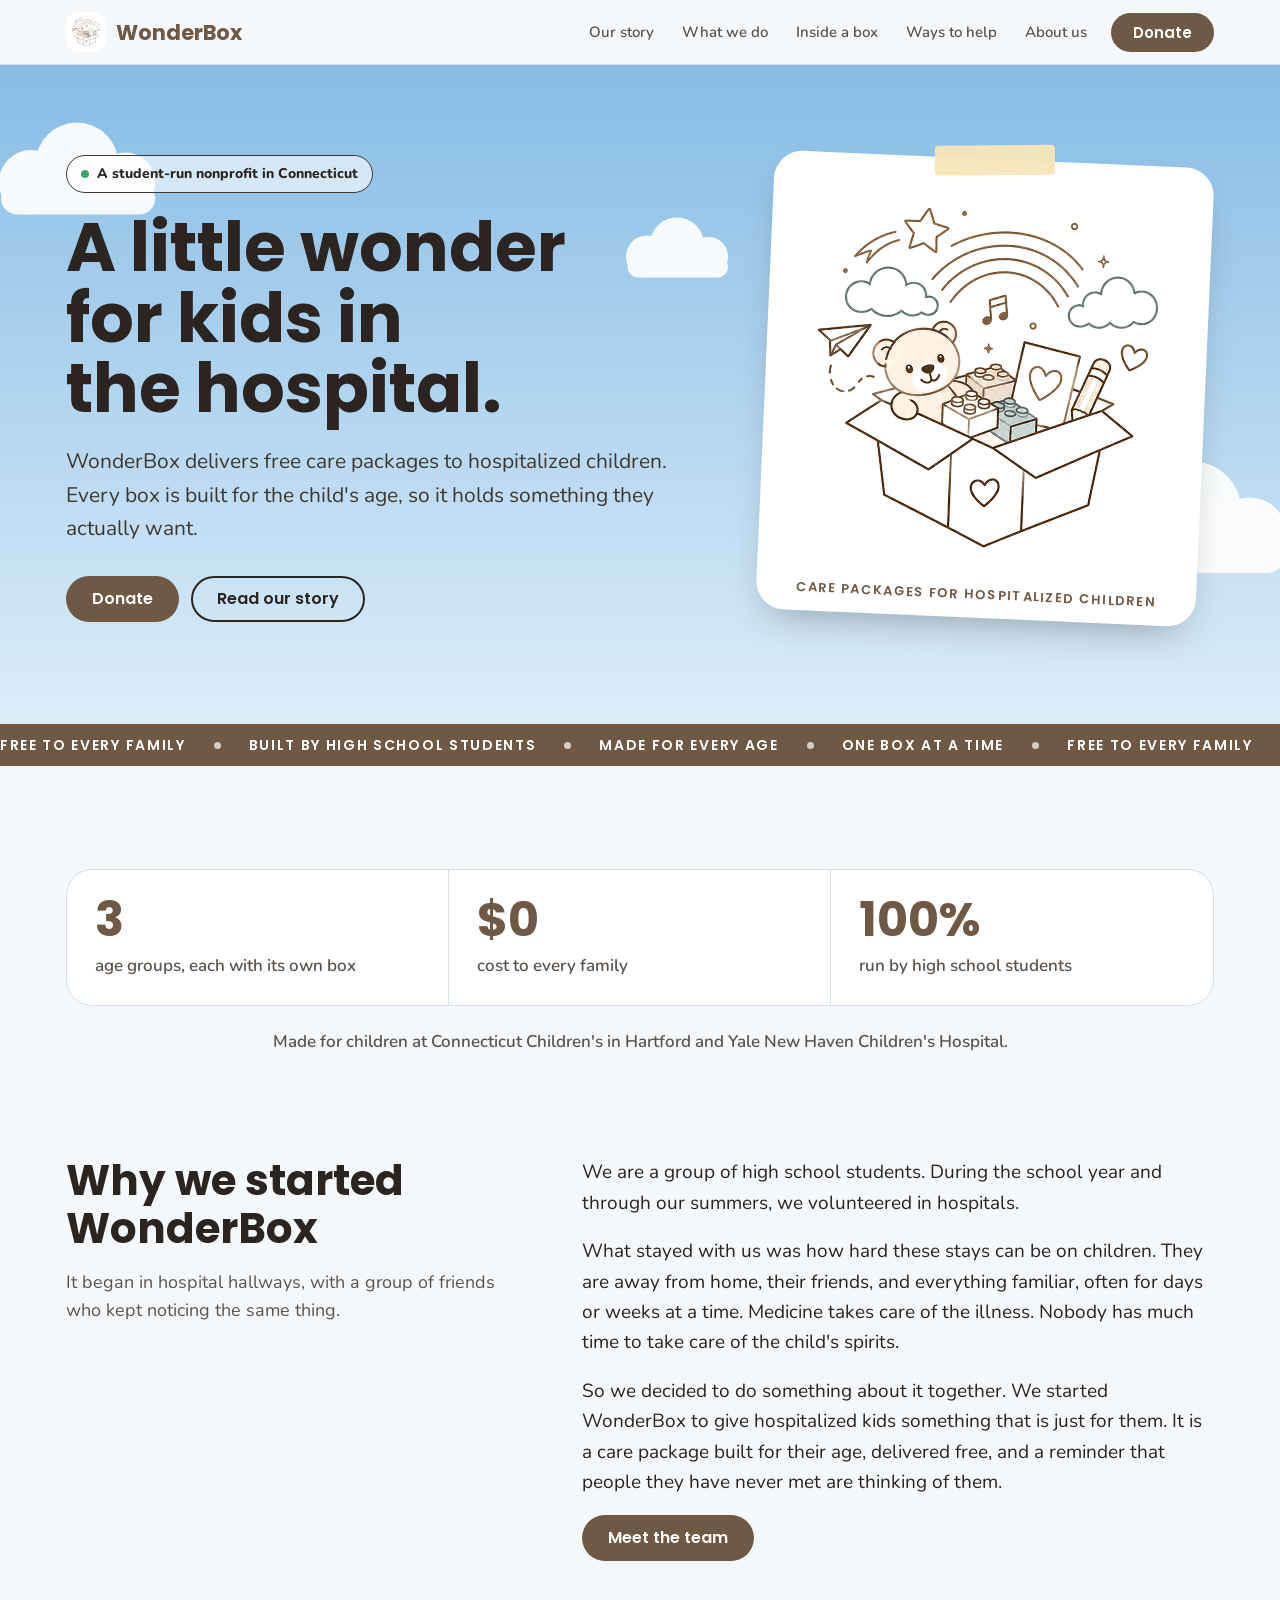
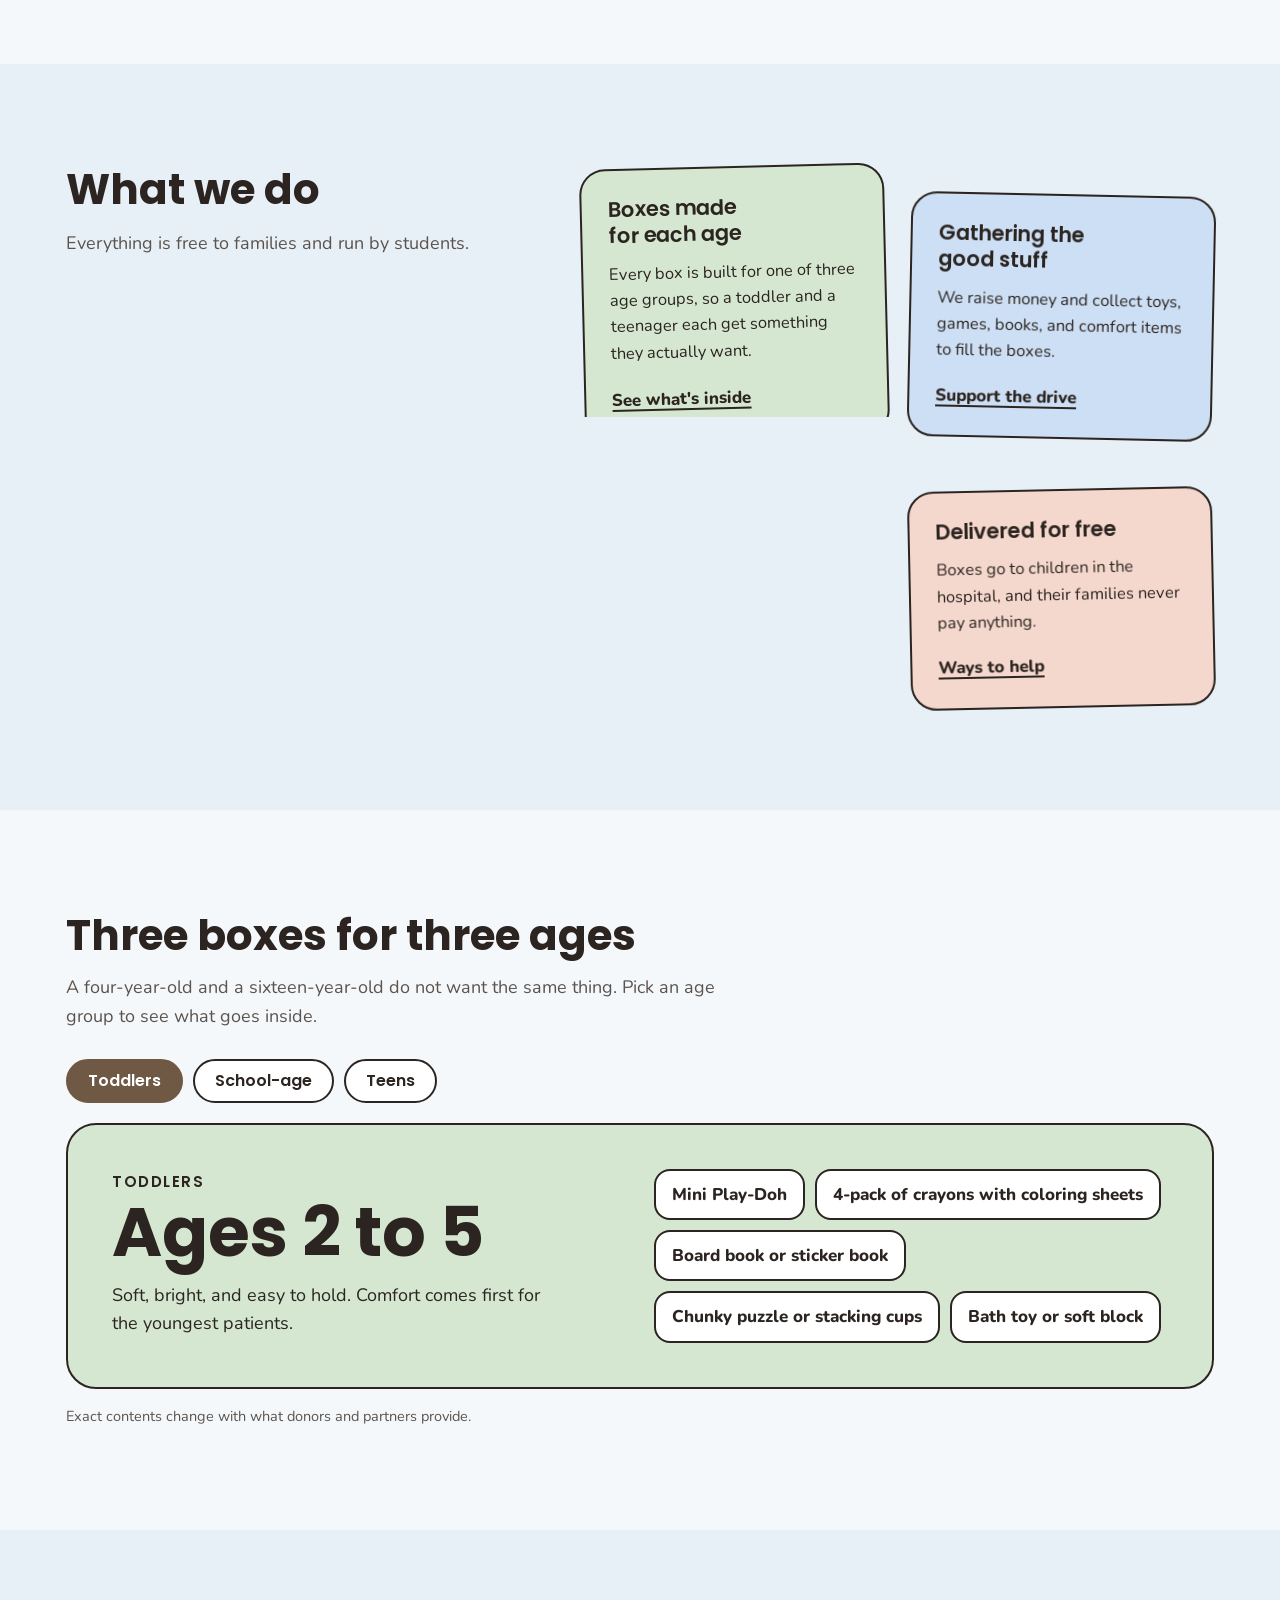
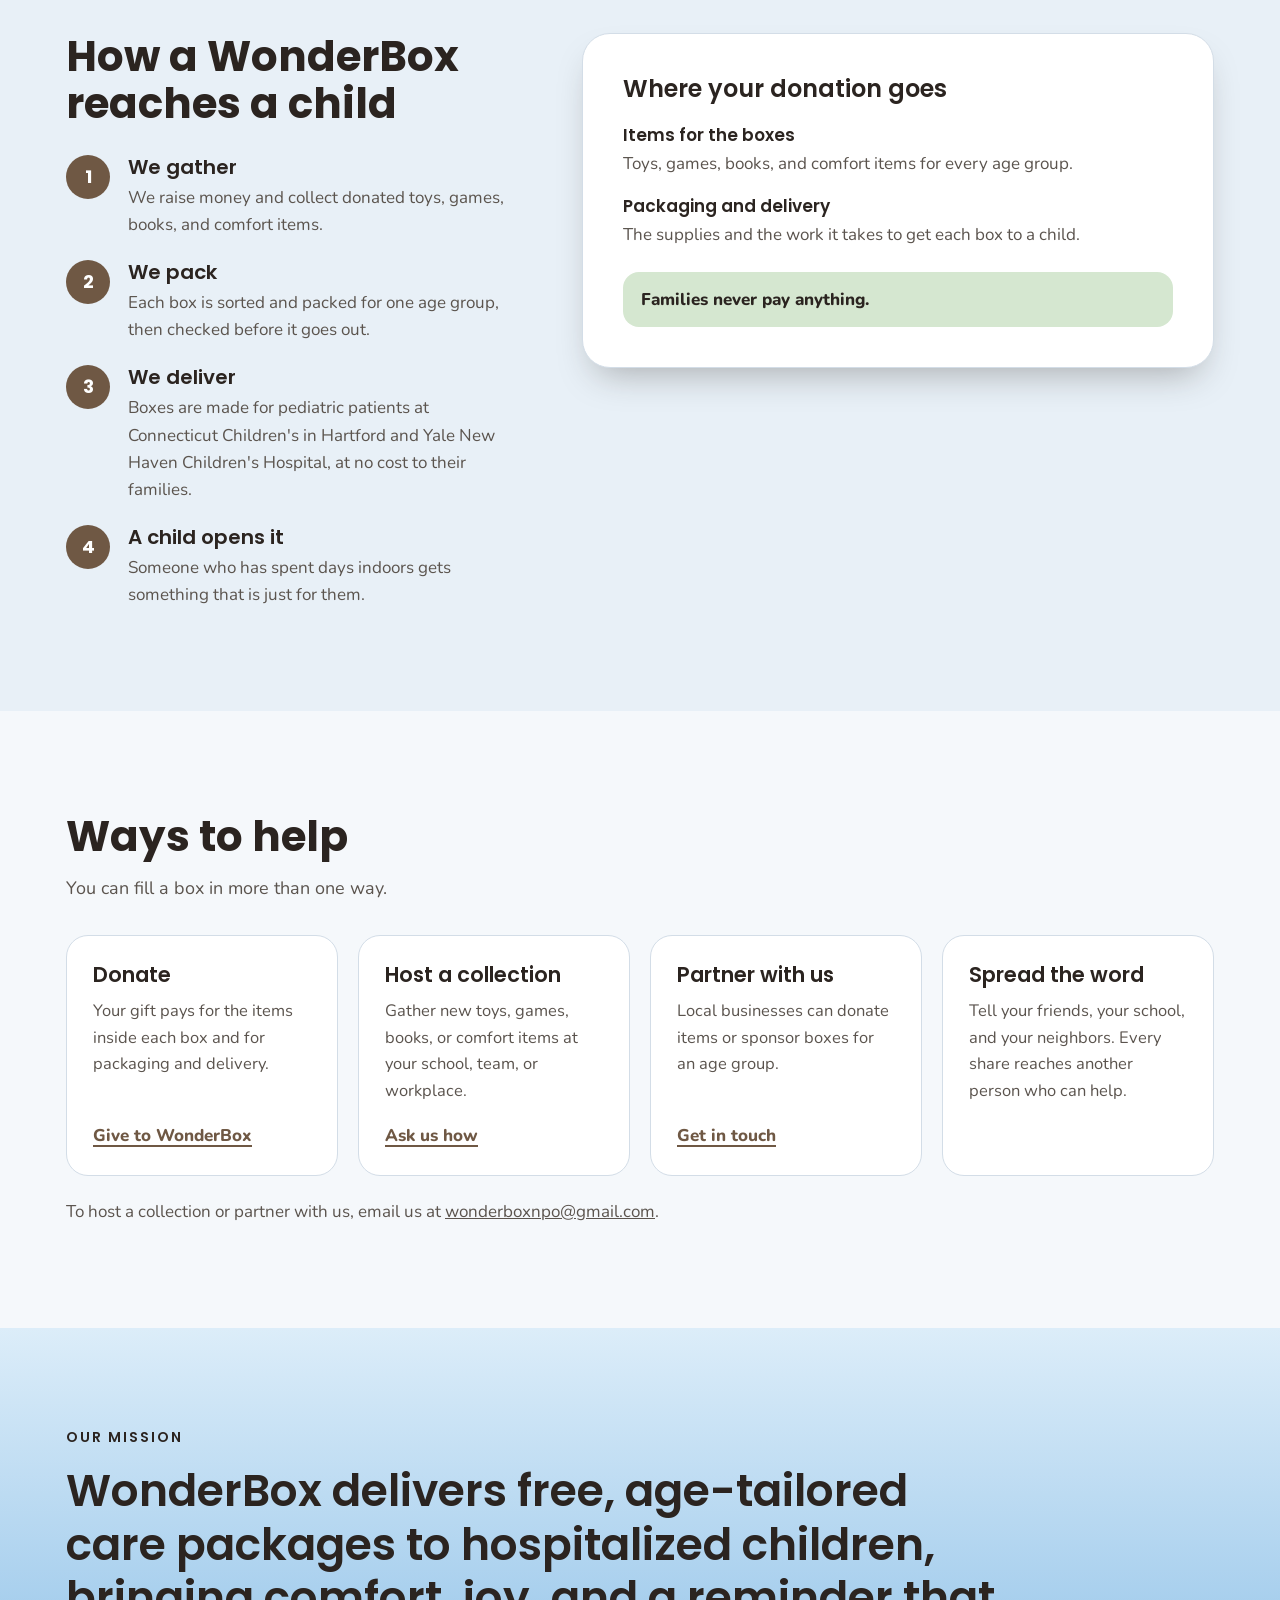
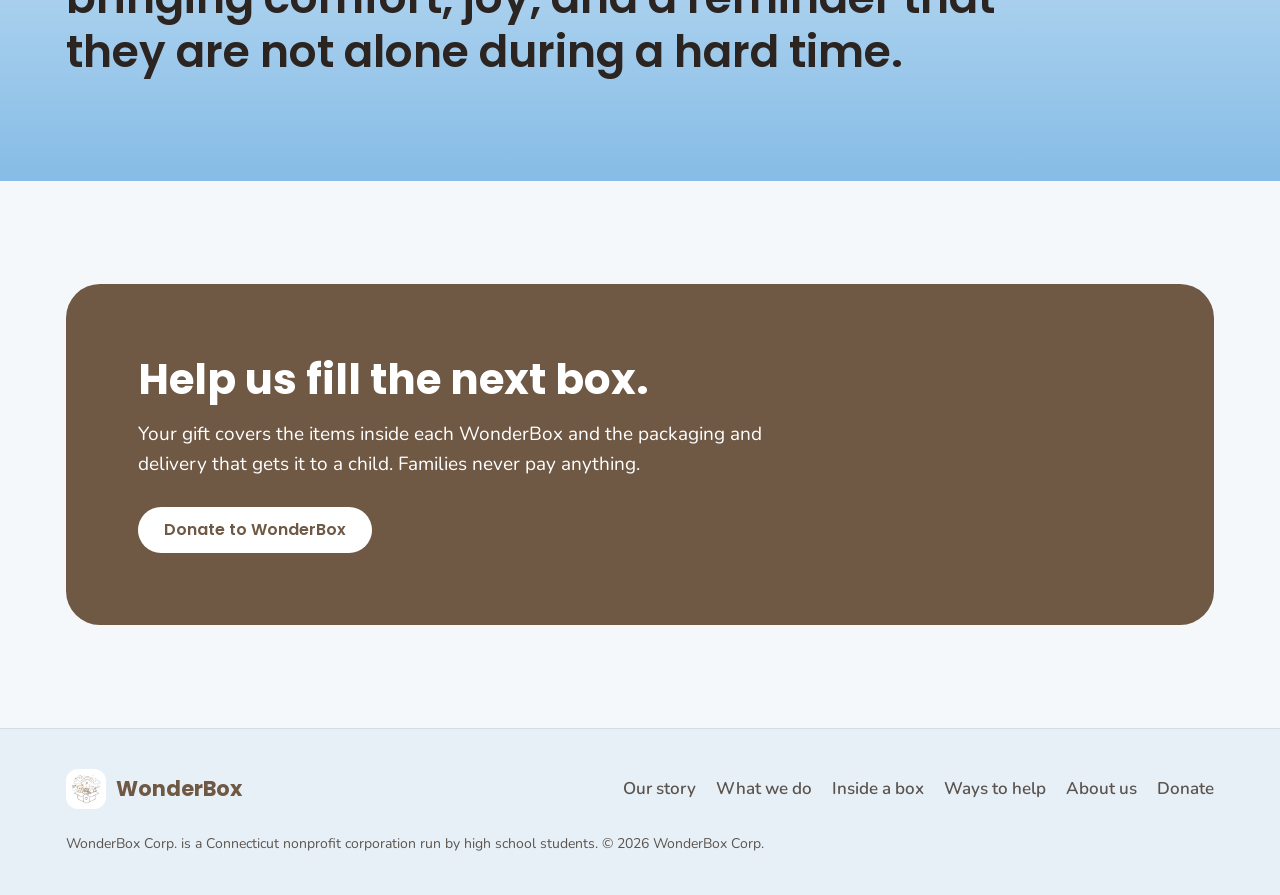
==== index.html @ fb3b5fb5 "Initial commit: WonderBox nonprofit website Co-Authored-By: Claude Sonnet 5 <noreply@anthropic.com>" ====
<!doctype html>
<html lang="en">
<head>
<meta charset="utf-8">
<meta name="viewport" content="width=device-width, initial-scale=1, viewport-fit=cover">
<style>
:root { color-scheme: light; padding-top: env(safe-area-inset-top, 0px); padding-bottom: env(safe-area-inset-bottom, 0px); }
body { margin: 0; }
img { max-width: 100%; }
[hidden] { display: none !important; }
</style>
<title>WonderBox</title>
<link rel="preconnect" href="https://fonts.googleapis.com">
<link rel="preconnect" href="https://fonts.gstatic.com" crossorigin>
<link rel="stylesheet" href="https://fonts.googleapis.com/css2?family=Nunito:wght@400;600;800&family=Poppins:wght@600;700&display=swap">
<style>
/* Layout concept: a sky-blue storybook page where tilted pastel cards sit like parcels on a shelf.
   Palette: sky, cardboard brown, and four pastel parcel tones. Type: Poppins display (matches the logo wordmark), Nunito body. */
:root {
  --bg: #f5f8fb;
  --bg-alt: #e8f0f7;
  --surface: #ffffff;
  --ink: #2b2420;
  --ink-soft: #5b544e;
  --brand: #6f5844;
  --brand-ink: #ffffff;
  --line: #d3dde7;
  --outline: #2b2420;
  --focus: #1d5fd1;
  --hdr: rgba(245, 248, 251, 0.88);
  --sky-top: #86bce6;
  --sky-bottom: #dcedf9;
  --hero-ink: #2b2420;
  --hero-soft: #3f3832;
  --pill-bg: rgba(255, 255, 255, 0.6);
  --cloud: #ffffff;
  --cloud-op: 0.92;
  --star-op: 0;
  --sage: #d5e7d0;
  --sky-card: #cddff4;
  --butter: #f6e6b9;
  --blush: #f5d8cd;
  --card-ink: #2b2420;
  --paper: #ffffff;
  --paper-ink: #6f5844;
  --shadow: 0 18px 36px -14px rgba(43, 36, 32, 0.35);
  --display: "Poppins", "Avenir Next", "Segoe UI", system-ui, sans-serif;
  --body: "Nunito", "Segoe UI", system-ui, -apple-system, sans-serif;
}
@media (prefers-color-scheme: dark) {
  :root:not([data-theme="light"]) {
    --bg: #101923;
    --bg-alt: #152231;
    --surface: #1b2a3b;
    --ink: #f3ede7;
    --ink-soft: #bab4ad;
    --brand: #e6c9a2;
    --brand-ink: #2b2420;
    --line: #2f3e50;
    --outline: #a99f95;
    --focus: #8ec5ff;
    --hdr: rgba(16, 25, 35, 0.88);
    --sky-top: #0d1830;
    --sky-bottom: #27406a;
    --hero-ink: #f6f0ea;
    --hero-soft: #d4ddea;
    --pill-bg: rgba(255, 255, 255, 0.1);
    --cloud: #5d7fb0;
    --cloud-op: 0.3;
    --star-op: 0.9;
    --sage: #2e4636;
    --sky-card: #2a3f5e;
    --butter: #574a25;
    --blush: #5a3b34;
    --card-ink: #f3ede7;
    --shadow: 0 18px 36px -14px rgba(0, 0, 0, 0.7);
    color-scheme: dark;
  }
}
:root[data-theme="dark"] {
  --bg: #101923;
  --bg-alt: #152231;
  --surface: #1b2a3b;
  --ink: #f3ede7;
  --ink-soft: #bab4ad;
  --brand: #e6c9a2;
  --brand-ink: #2b2420;
  --line: #2f3e50;
  --outline: #a99f95;
  --focus: #8ec5ff;
  --hdr: rgba(16, 25, 35, 0.88);
  --sky-top: #0d1830;
  --sky-bottom: #27406a;
  --hero-ink: #f6f0ea;
  --hero-soft: #d4ddea;
  --pill-bg: rgba(255, 255, 255, 0.1);
  --cloud: #5d7fb0;
  --cloud-op: 0.3;
  --star-op: 0.9;
  --sage: #2e4636;
  --sky-card: #2a3f5e;
  --butter: #574a25;
  --blush: #5a3b34;
  --card-ink: #f3ede7;
  --shadow: 0 18px 36px -14px rgba(0, 0, 0, 0.7);
  color-scheme: dark;
}

*, *::before, *::after { box-sizing: border-box; }
html { scroll-behavior: smooth; }
body {
  background: var(--bg);
  color: var(--ink);
  font-family: var(--body);
  font-size: 17px;
  line-height: 1.6;
  -webkit-font-smoothing: antialiased;
  overflow-x: hidden;
}
body::before {
  content: "";
  position: fixed;
  inset: 0 0 auto;
  height: env(safe-area-inset-top, 0px);
  z-index: 60;
  background: var(--hdr);
}
h1, h2, h3 { font-family: var(--display); margin: 0; text-wrap: balance; }
h2 { font-weight: 700; font-size: clamp(28px, 4vw, 42px); line-height: 1.12; }
h3 { font-weight: 600; font-size: 21px; line-height: 1.25; }
p { margin: 0; }
a { color: inherit; }
img { display: block; }
:focus-visible { outline: 3px solid var(--focus); outline-offset: 3px; border-radius: 6px; }
section[id] { scroll-margin-top: 64px; }

.wrap {
  width: 100%;
  max-width: 1180px;
  margin-inline: auto;
  padding-left: max(16px, env(safe-area-inset-left, 0px));
  padding-right: max(16px, env(safe-area-inset-right, 0px));
}
.band { padding-block: clamp(56px, 8vw, 104px); }

/* Buttons */
.btn {
  display: inline-flex; align-items: center; justify-content: center;
  padding: 13px 24px; border-radius: 999px; border: 2px solid transparent;
  font: 600 16px/1 var(--display); text-decoration: none; cursor: pointer;
  transition: transform 0.15s ease;
}
.btn:hover { transform: translateY(-2px); }
.btn-primary { background: var(--brand); color: var(--brand-ink); }
.btn-ghost { border-color: var(--hero-ink); color: var(--hero-ink); }
.btn-inverse { background: var(--brand-ink); color: var(--brand); }
.btn[aria-disabled="true"] { opacity: 0.75; cursor: default; }
.btn[aria-disabled="true"]:hover { transform: none; }

/* Header */
.site-header {
  position: sticky; top: env(safe-area-inset-top, 0px); z-index: 50;
  background: var(--hdr); backdrop-filter: blur(10px);
  border-bottom: 1px solid var(--line);
}
.bar { display: flex; align-items: center; justify-content: space-between; gap: 16px; min-height: 64px; }
.brand { display: flex; align-items: center; gap: 10px; text-decoration: none; color: var(--brand); font: 700 21px/1 var(--display); }
.brand img { width: 40px; height: 40px; padding: 3px; border-radius: 12px; background: var(--paper); object-fit: contain; }
.nav { display: flex; align-items: center; gap: 4px; }
.nav .link { padding: 8px 12px; border-radius: 999px; color: var(--ink-soft); text-decoration: none; font-weight: 600; font-size: 15px; }
.nav .link:hover { color: var(--ink); background: var(--bg-alt); }
.nav .btn { padding: 10px 20px; font-size: 15px; margin-left: 8px; }
@media (max-width: 800px) { .nav .link { display: none; } .nav .btn { margin-left: 0; } }

/* Hero */
.hero { position: relative; overflow: hidden; color: var(--hero-ink); background: linear-gradient(180deg, var(--sky-top), var(--sky-bottom)); }
.hero::before {
  content: ""; position: absolute; inset: 0; pointer-events: none; opacity: var(--star-op);
  background-image:
    radial-gradient(1.6px 1.6px at 8% 18%, #fff, transparent),
    radial-gradient(1.2px 1.2px at 17% 62%, #fff, transparent),
    radial-gradient(1.8px 1.8px at 29% 30%, #fff, transparent),
    radial-gradient(1.2px 1.2px at 41% 80%, #fff, transparent),
    radial-gradient(1.6px 1.6px at 55% 14%, #fff, transparent),
    radial-gradient(1.2px 1.2px at 63% 52%, #fff, transparent),
    radial-gradient(1.8px 1.8px at 78% 24%, #fff, transparent),
    radial-gradient(1.2px 1.2px at 88% 70%, #fff, transparent),
    radial-gradient(1.6px 1.6px at 94% 12%, #fff, transparent);
}
.cloud { position: absolute; width: var(--w); color: var(--cloud); opacity: var(--cloud-op); pointer-events: none; animation: drift var(--t) ease-in-out infinite alternate; }
.cloud svg { display: block; width: 100%; height: auto; fill: currentColor; }
.c1 { --w: 230px; --t: 26s; top: 7%; left: -3%; }
.c2 { --w: 280px; --t: 32s; top: 58%; right: -4%; }
.c3 { --w: 150px; --t: 22s; top: 22%; left: 47%; }
@keyframes drift { from { transform: translateX(-4%); } to { transform: translateX(8%); } }
.hero-grid {
  position: relative; z-index: 1; display: grid; align-items: center; gap: clamp(32px, 6vw, 72px);
  grid-template-columns: minmax(0, 1.15fr) minmax(0, 0.85fr);
  padding-block: clamp(44px, 7vw, 92px) clamp(56px, 8vw, 110px);
}
.pill { display: inline-flex; align-items: center; gap: 8px; padding: 7px 14px; border-radius: 999px; background: var(--pill-bg); border: 1px solid var(--hero-soft); font-weight: 800; font-size: 14px; }
.pill i { width: 8px; height: 8px; border-radius: 50%; background: #3fa66b; }
.hero h1 { font-weight: 700; font-size: clamp(38px, 6.2vw, 68px); line-height: 1.04; margin-top: 20px; }
.lede { margin-top: 20px; max-width: 34em; font-size: clamp(18px, 2vw, 21px); color: var(--hero-soft); }
.cta-row { margin-top: 30px; display: flex; flex-wrap: wrap; gap: 12px; }
.hero-card {
  position: relative; margin: 0 auto; width: 100%; max-width: 440px; padding: 18px 18px 14px;
  background: var(--paper); border-radius: 28px; box-shadow: var(--shadow);
  transform: rotate(2.5deg); animation: float 7s ease-in-out infinite alternate;
}
.hero-card::before {
  content: ""; position: absolute; top: -14px; left: 50%; width: 120px; height: 30px; margin-left: -60px;
  background: var(--butter); opacity: 0.95; border-radius: 4px; transform: rotate(-3deg);
}
.hero-card img { width: 100%; height: auto; aspect-ratio: 1 / 1; }
.hero-card figcaption { margin-top: 6px; text-align: center; color: var(--paper-ink); font: 600 13px/1.3 var(--display); letter-spacing: 0.1em; text-transform: uppercase; }
@keyframes float { from { transform: rotate(2.5deg) translateY(0); } to { transform: rotate(1.5deg) translateY(-8px); } }
@media (max-width: 860px) {
  .hero-grid { grid-template-columns: minmax(0, 1fr); }
  .hero-card { max-width: 340px; }
}

/* Ribbon */
.ribbon { overflow: hidden; background: var(--brand); color: var(--brand-ink); padding-block: 14px; }
.ribbon-track { display: flex; width: max-content; animation: scroll 38s linear infinite; }
.ribbon-set { display: flex; align-items: center; flex-shrink: 0; }
.ribbon-set span { font: 600 14px/1 var(--display); letter-spacing: 0.12em; text-transform: uppercase; white-space: nowrap; }
.ribbon-set i { width: 7px; height: 7px; margin-inline: 28px; border-radius: 50%; background: currentColor; opacity: 0.7; }
@keyframes scroll { to { transform: translateX(-50%); } }

/* Stats */
.stats { display: grid; grid-template-columns: repeat(auto-fit, minmax(170px, 1fr)); gap: 0; background: var(--surface); border: 1px solid var(--line); border-radius: 26px; overflow: hidden; }
.stat { padding: 26px 28px; border-right: 1px solid var(--line); }
.stat:last-child { border-right: 0; }
.stat b { display: block; font: 700 clamp(34px, 4.4vw, 48px)/1 var(--display); color: var(--brand); font-variant-numeric: tabular-nums; }
.stat span { display: block; margin-top: 8px; color: var(--ink-soft); font-weight: 600; }
@media (max-width: 620px) { .stat { border-right: 0; border-bottom: 1px solid var(--line); } .stat:last-child { border-bottom: 0; } }

.serving { margin-top: 22px; text-align: center; color: var(--ink-soft); font-weight: 600; }

/* Story */
.split { display: grid; gap: clamp(28px, 5vw, 64px); grid-template-columns: minmax(0, 5fr) minmax(0, 7fr); align-items: start; }
.split > .lead { position: sticky; top: 96px; }
.lead p { margin-top: 16px; color: var(--ink-soft); font-size: 18px; max-width: 26em; }
.story p + p { margin-top: 18px; }
.story p { font-size: 19px; max-width: 34em; }
@media (max-width: 900px) { .split { grid-template-columns: minmax(0, 1fr); } .split > .lead { position: static; } }

/* What we do */
.alt { background: var(--bg-alt); }
.do-grid { display: grid; gap: 22px; grid-template-columns: repeat(2, minmax(0, 1fr)); }
.tilt {
  display: flex; flex-direction: column; gap: 12px; padding: 26px; border-radius: 26px;
  background: var(--tone); color: var(--card-ink); border: 2px solid var(--outline);
  transform: rotate(var(--r, 0deg)); transition: transform 0.25s ease;
}
.tilt:hover, .tilt:focus-within { transform: rotate(0deg) translateY(-4px); }
.tilt p { font-size: 16.5px; }
.tilt .more { margin-top: auto; padding-top: 6px; font-weight: 800; text-decoration: underline; text-decoration-thickness: 2px; text-underline-offset: 4px; }
.do-grid .tilt:nth-child(even) { margin-top: 28px; }
.do-grid .tilt:nth-child(1) { --r: -1.4deg; }
.do-grid .tilt:nth-child(2) { --r: 1.2deg; }
.do-grid .tilt:nth-child(3) { --r: 1deg; }
.do-grid .tilt:nth-child(4) { --r: -1.2deg; }
[data-tone="sage"] { --tone: var(--sage); }
[data-tone="sky"] { --tone: var(--sky-card); }
[data-tone="butter"] { --tone: var(--butter); }
[data-tone="blush"] { --tone: var(--blush); }
@media (max-width: 560px) { .do-grid { grid-template-columns: minmax(0, 1fr); } .do-grid .tilt:nth-child(even) { margin-top: 0; } }

/* Inside a box */
.sec-head { max-width: 40em; }
.sec-head p { margin-top: 14px; color: var(--ink-soft); font-size: 18px; }
.tabs { margin-top: 28px; display: flex; flex-wrap: wrap; gap: 10px; }
.tab {
  padding: 12px 20px; border-radius: 999px; border: 2px solid var(--outline); cursor: pointer;
  background: var(--surface); color: var(--ink); font: 600 16px/1 var(--display);
}
.tab[aria-selected="true"] { background: var(--brand); border-color: var(--brand); color: var(--brand-ink); }
.panel {
  margin-top: 20px; display: grid; gap: 28px; align-items: center;
  grid-template-columns: minmax(0, 1fr) minmax(0, 1fr);
  padding: clamp(24px, 4vw, 44px); border-radius: 30px;
  background: var(--tone); color: var(--card-ink); border: 2px solid var(--outline);
}
.panel .who { font: 600 15px/1 var(--display); letter-spacing: 0.1em; text-transform: uppercase; }
.panel .age { margin-top: 10px; font: 700 clamp(40px, 6vw, 68px)/1 var(--display); }
.panel p { margin-top: 14px; font-size: 18px; max-width: 24em; }
.chips { list-style: none; margin: 0; padding: 0; display: flex; flex-wrap: wrap; gap: 10px; }
.chips li { padding: 10px 16px; border-radius: 16px; background: var(--surface); color: var(--ink); border: 2px solid var(--outline); font-weight: 800; }
.note { margin-top: 16px; font-size: 14.5px; color: var(--ink-soft); }
@media (max-width: 760px) { .panel { grid-template-columns: minmax(0, 1fr); } }

/* How it works */
.steps { list-style: none; margin: 28px 0 0; padding: 0; display: grid; gap: 22px; counter-reset: step; }
.steps li { position: relative; padding-left: 62px; counter-increment: step; }
.steps li::before {
  content: counter(step); position: absolute; left: 0; top: 0; width: 44px; height: 44px; border-radius: 50%;
  display: grid; place-items: center; background: var(--brand); color: var(--brand-ink); font: 700 18px/1 var(--display);
}
.steps h3 { font-size: 20px; }
.steps p { margin-top: 4px; color: var(--ink-soft); }
.give { background: var(--surface); border: 1px solid var(--line); border-radius: 28px; padding: clamp(24px, 3.5vw, 40px); box-shadow: var(--shadow); }
.give h3 { font-size: 24px; }
.give dl { margin: 20px 0 0; display: grid; gap: 18px; }
.give dt { font: 600 17px/1.3 var(--display); }
.give dd { margin: 4px 0 0; color: var(--ink-soft); }
.give .free { margin-top: 24px; padding: 14px 18px; border-radius: 16px; background: var(--sage); color: var(--card-ink); font-weight: 800; }

/* Ways to help */
.help-grid { margin-top: 32px; display: grid; gap: 20px; grid-template-columns: repeat(auto-fit, minmax(230px, 1fr)); }
.help { display: flex; flex-direction: column; gap: 10px; padding: 26px; border-radius: 22px; background: var(--surface); border: 1px solid var(--line); }
.help p { color: var(--ink-soft); font-size: 16.5px; }
.help .more { margin-top: auto; padding-top: 8px; font-weight: 800; color: var(--brand); text-underline-offset: 4px; text-decoration-thickness: 2px; }
.contact-note { margin-top: 22px; color: var(--ink-soft); }

/* Mission */
.mission { background: linear-gradient(180deg, var(--sky-bottom), var(--sky-top)); color: var(--hero-ink); }
.mission .label { font: 600 14px/1 var(--display); letter-spacing: 0.14em; text-transform: uppercase; }
.mission blockquote { margin: 20px 0 0; max-width: 24em; font: 600 clamp(26px, 3.8vw, 44px)/1.22 var(--display); text-wrap: balance; }

/* Donate */
.donate { padding: clamp(32px, 6vw, 72px); border-radius: 34px; background: var(--brand); color: var(--brand-ink); }
.donate h2 { color: inherit; max-width: 14em; }
.donate p { margin-top: 16px; max-width: 34em; font-size: 19px; }
.donate .btn { margin-top: 28px; }

/* Footer */
.site-footer { background: var(--bg-alt); border-top: 1px solid var(--line); padding-block: 40px; }
.foot { display: flex; flex-wrap: wrap; align-items: center; justify-content: space-between; gap: 20px; }
.foot p { color: var(--ink-soft); font-size: 15px; max-width: 34em; }
.foot nav { display: flex; flex-wrap: wrap; gap: 8px 20px; }
.foot nav a { color: var(--ink-soft); font-weight: 600; text-decoration: none; }
.foot nav a:hover { color: var(--ink); text-decoration: underline; }
.copy { margin-top: 24px; color: var(--ink-soft); font-size: 14px; }

@media (prefers-reduced-motion: reduce) {
  html { scroll-behavior: auto; }
  .cloud, .hero-card, .ribbon-track { animation: none; }
  .tilt, .btn { transition: none; }
}
</style>
</head>
<body>
<svg width="0" height="0" style="position:absolute" aria-hidden="true" focusable="false">
  <symbol id="cloud" viewBox="0 0 200 100">
    <circle cx="60" cy="62" r="28"/><circle cx="100" cy="46" r="36"/><circle cx="142" cy="62" r="26"/>
    <rect x="34" y="62" width="134" height="28" rx="14"/>
  </symbol>
</svg>

<header class="site-header">
  <div class="wrap bar">
    <a class="brand" href="#top" aria-label="WonderBox home">
      <img src="wonderbox-logo.png" alt="" width="40" height="40">
      <span>WonderBox</span>
    </a>
    <nav class="nav" aria-label="Main">
      <a class="link" href="#story">Our story</a>
      <a class="link" href="#what">What we do</a>
      <a class="link" href="#inside">Inside a box</a>
      <a class="link" href="#help">Ways to help</a>
      <a class="link" href="about.html">About us</a>
      <a class="btn btn-primary js-donate" href="#donate">Donate</a>
    </nav>
  </div>
</header>

<main id="top">
  <section class="hero">
    <div class="cloud c1" aria-hidden="true"><svg viewBox="0 0 200 100"><use href="#cloud"/></svg></div>
    <div class="cloud c2" aria-hidden="true"><svg viewBox="0 0 200 100"><use href="#cloud"/></svg></div>
    <div class="cloud c3" aria-hidden="true"><svg viewBox="0 0 200 100"><use href="#cloud"/></svg></div>
    <div class="wrap hero-grid">
      <div class="hero-copy">
        <span class="pill"><i></i>A student-run nonprofit in Connecticut</span>
        <h1>A little wonder for kids in the hospital.</h1>
        <p class="lede">WonderBox delivers free care packages to hospitalized children. Every box is built for the child's age, so it holds something they actually want.</p>
        <div class="cta-row">
          <a class="btn btn-primary js-donate" href="#donate">Donate</a>
          <a class="btn btn-ghost" href="#story">Read our story</a>
        </div>
      </div>
      <figure class="hero-card">
        <img src="wonderbox-logo.png" alt="Illustration of an open box filled with a teddy bear, building blocks, a heart card, and a pencil, under a rainbow and clouds" width="800" height="800">
        <figcaption>Care packages for hospitalized children</figcaption>
      </figure>
    </div>
  </section>

  <div class="ribbon" aria-hidden="true">
    <div class="ribbon-track">
      <div class="ribbon-set"><span>Free to every family</span><i></i><span>Built by high school students</span><i></i><span>Made for every age</span><i></i><span>One box at a time</span><i></i></div>
      <div class="ribbon-set"><span>Free to every family</span><i></i><span>Built by high school students</span><i></i><span>Made for every age</span><i></i><span>One box at a time</span><i></i></div>
    </div>
  </div>

  <section class="band" style="padding-bottom: 0;">
    <div class="wrap">
      <div class="stats">
        <div class="stat"><b>3</b><span>age groups, each with its own box</span></div>
        <div class="stat"><b>$0</b><span>cost to every family</span></div>
        <div class="stat"><b>100%</b><span>run by high school students</span></div>
      </div>
      <p class="serving">Made for children at Connecticut Children's in Hartford and Yale New Haven Children's Hospital.</p>
    </div>
  </section>

  <section class="band" id="story">
    <div class="wrap split">
      <div class="lead">
        <h2>Why we started WonderBox</h2>
        <p>It began in hospital hallways, with a group of friends who kept noticing the same thing.</p>
      </div>
      <div class="story">
        <p>We are a group of high school students. During the school year and through our summers, we volunteered in hospitals.</p>
        <p>What stayed with us was how hard these stays can be on children. They are away from home, their friends, and everything familiar, often for days or weeks at a time. Medicine takes care of the illness. Nobody has much time to take care of the child's spirits.</p>
        <p>So we decided to do something about it together. We started WonderBox to give hospitalized kids something that is just for them. It is a care package built for their age, delivered free, and a reminder that people they have never met are thinking of them.</p>
        <p><a class="btn btn-primary" href="about.html">Meet the team</a></p>
      </div>
    </div>
  </section>

  <section class="band alt" id="what">
    <div class="wrap split">
      <div class="lead">
        <h2>What we do</h2>
        <p>Everything is free to families and run by students.</p>
      </div>
      <div class="do-grid">
        <article class="tilt" data-tone="sage">
          <h3>Boxes made for each age</h3>
          <p>Every box is built for one of three age groups, so a toddler and a teenager each get something they actually want.</p>
          <a class="more" href="#inside">See what's inside</a>
        </article>
        <article class="tilt" data-tone="sky">
          <h3>Gathering the good stuff</h3>
          <p>We raise money and collect toys, games, books, and comfort items to fill the boxes.</p>
          <a class="more" href="#donate">Support the drive</a>
        </article>
        <article class="tilt" data-tone="butter">
          <h3>Packed with care</h3>
          <p>We sort, pack, and check every box ourselves before it goes out.</p>
          <a class="more" href="#how">See how it works</a>
        </article>
        <article class="tilt" data-tone="blush">
          <h3>Delivered for free</h3>
          <p>Boxes go to children in the hospital, and their families never pay anything.</p>
          <a class="more" href="#help">Ways to help</a>
        </article>
      </div>
    </div>
  </section>

  <section class="band" id="inside">
    <div class="wrap">
      <div class="sec-head">
        <h2>Three boxes for three ages</h2>
        <p>A four-year-old and a sixteen-year-old do not want the same thing. Pick an age group to see what goes inside.</p>
      </div>
      <div class="tabs" role="tablist" aria-label="Age groups">
        <button class="tab" role="tab" id="t-toddler" aria-selected="true" aria-controls="p-toddler" type="button">Toddlers</button>
        <button class="tab" role="tab" id="t-school" aria-selected="false" aria-controls="p-school" type="button" tabindex="-1">School-age</button>
        <button class="tab" role="tab" id="t-teen" aria-selected="false" aria-controls="p-teen" type="button" tabindex="-1">Teens</button>
      </div>

      <div class="panel" id="p-toddler" role="tabpanel" aria-labelledby="t-toddler" data-tone="sage">
        <div>
          <div class="who">Toddlers</div>
          <div class="age">Ages 2 to 5</div>
          <p>Soft, bright, and easy to hold. Comfort comes first for the youngest patients.</p>
        </div>
        <ul class="chips">
          <li>Mini Play-Doh</li><li>4-pack of crayons with coloring sheets</li><li>Board book or sticker book</li><li>Chunky puzzle or stacking cups</li><li>Bath toy or soft block</li>
        </ul>
      </div>
      <div class="panel" id="p-school" role="tabpanel" aria-labelledby="t-school" data-tone="sky" hidden>
        <div>
          <div class="who">School-age</div>
          <div class="age">Ages 6 to 12</div>
          <p>Things to build, draw, and puzzle over, so long afternoons have something to do.</p>
        </div>
        <ul class="chips">
          <li>4-pack of crayons or colored pencils with coloring sheets</li><li>Word search sheet</li><li>A pencil</li><li>Small LEGO-style set or card game</li><li>Fidget spinner, stress ball, or worry stone</li>
        </ul>
      </div>
      <div class="panel" id="p-teen" role="tabpanel" aria-labelledby="t-teen" data-tone="blush" hidden>
        <div>
          <div class="who">Teens</div>
          <div class="age">Ages 13 to 17</div>
          <p>Made for teens, not scaled up from a little kid's box. Things that feel like they belong to them.</p>
        </div>
        <ul class="chips">
          <li>Puzzle book</li><li>Pencil or pen with a small journal</li><li>Fidget spinner, stress ball, or worry stone</li><li>Deck of cards</li><li>Adult coloring book or small craft kit</li>
        </ul>
      </div>
      <p class="note">Exact contents change with what donors and partners provide.</p>
    </div>
  </section>

  <section class="band alt" id="how">
    <div class="wrap split">
      <div>
        <h2>How a WonderBox reaches a child</h2>
        <ol class="steps">
          <li><h3>We gather</h3><p>We raise money and collect donated toys, games, books, and comfort items.</p></li>
          <li><h3>We pack</h3><p>Each box is sorted and packed for one age group, then checked before it goes out.</p></li>
          <li><h3>We deliver</h3><p>Boxes are made for pediatric patients at Connecticut Children's in Hartford and Yale New Haven Children's Hospital, at no cost to their families.</p></li>
          <li><h3>A child opens it</h3><p>Someone who has spent days indoors gets something that is just for them.</p></li>
        </ol>
      </div>
      <aside class="give">
        <h3>Where your donation goes</h3>
        <dl>
          <div><dt>Items for the boxes</dt><dd>Toys, games, books, and comfort items for every age group.</dd></div>
          <div><dt>Packaging and delivery</dt><dd>The supplies and the work it takes to get each box to a child.</dd></div>
        </dl>
        <p class="free">Families never pay anything.</p>
      </aside>
    </div>
  </section>

  <section class="band" id="help">
    <div class="wrap">
      <div class="sec-head">
        <h2>Ways to help</h2>
        <p>You can fill a box in more than one way.</p>
      </div>
      <div class="help-grid">
        <article class="help">
          <h3>Donate</h3>
          <p>Your gift pays for the items inside each box and for packaging and delivery.</p>
          <a class="more js-donate" href="#donate">Give to WonderBox</a>
        </article>
        <article class="help">
          <h3>Host a collection</h3>
          <p>Gather new toys, games, books, or comfort items at your school, team, or workplace.</p>
          <a class="more" href="#contact-note">Ask us how</a>
        </article>
        <article class="help">
          <h3>Partner with us</h3>
          <p>Local businesses can donate items or sponsor boxes for an age group.</p>
          <a class="more" href="#contact-note">Get in touch</a>
        </article>
        <article class="help">
          <h3>Spread the word</h3>
          <p>Tell your friends, your school, and your neighbors. Every share reaches another person who can help.</p>
        </article>
      </div>
      <p class="contact-note" id="contact-note">To host a collection or partner with us, email us at <a href="mailto:wonderboxnpo@gmail.com">wonderboxnpo@gmail.com</a>.</p>
    </div>
  </section>

  <section class="band mission" aria-labelledby="mission-label">
    <div class="wrap">
      <div class="label" id="mission-label">Our mission</div>
      <blockquote>WonderBox delivers free, age-tailored care packages to hospitalized children, bringing comfort, joy, and a reminder that they are not alone during a hard time.</blockquote>
    </div>
  </section>

  <section class="band" id="donate">
    <div class="wrap">
      <div class="donate">
        <h2>Help us fill the next box.</h2>
        <p>Your gift covers the items inside each WonderBox and the packaging and delivery that gets it to a child. Families never pay anything.</p>
        <a class="btn btn-inverse js-donate" id="donate-btn" href="#donate">Donate to WonderBox</a>
      </div>
    </div>
  </section>
</main>

<footer class="site-footer">
  <div class="wrap">
    <div class="foot">
      <a class="brand" href="#top" aria-label="WonderBox home">
        <img src="wonderbox-logo.png" alt="" width="40" height="40">
        <span>WonderBox</span>
      </a>
      <nav aria-label="Footer">
        <a href="#story">Our story</a>
        <a href="#what">What we do</a>
        <a href="#inside">Inside a box</a>
        <a href="#help">Ways to help</a>
        <a href="about.html">About us</a>
        <a href="#donate">Donate</a>
      </nav>
    </div>
    <p class="copy">WonderBox Corp. is a Connecticut nonprofit corporation run by high school students. &copy; 2026 WonderBox Corp.</p>
  </div>
</footer>

<script>
(function () {
  // Paste the fundraiser page link between the quotes to turn on every Donate button.
  var DONATE_URL = "https://givebutter.com/WonderBoxFundraisingDrive?s=6O8smw";

  var donateLinks = document.querySelectorAll(".js-donate");
  for (var i = 0; i < donateLinks.length; i++) {
    if (DONATE_URL) {
      donateLinks[i].href = DONATE_URL;
      donateLinks[i].target = "_blank";
      donateLinks[i].rel = "noopener";
    }
  }
  var main = document.getElementById("donate-btn");
  if (main && !DONATE_URL) {
    main.textContent = "Fundraiser link coming soon";
    main.setAttribute("aria-disabled", "true");
  }

  var tabs = Array.prototype.slice.call(document.querySelectorAll(".tab"));
  function select(tab) {
    tabs.forEach(function (t) {
      var on = t === tab;
      t.setAttribute("aria-selected", on ? "true" : "false");
      t.tabIndex = on ? 0 : -1;
      document.getElementById(t.getAttribute("aria-controls")).hidden = !on;
    });
  }
  tabs.forEach(function (tab, idx) {
    tab.addEventListener("click", function () { select(tab); });
    tab.addEventListener("keydown", function (e) {
      var next = null;
      if (e.key === "ArrowRight") next = tabs[(idx + 1) % tabs.length];
      if (e.key === "ArrowLeft") next = tabs[(idx - 1 + tabs.length) % tabs.length];
      if (next) { e.preventDefault(); select(next); next.focus(); }
    });
  });
})();
</script>
</body>
</html>
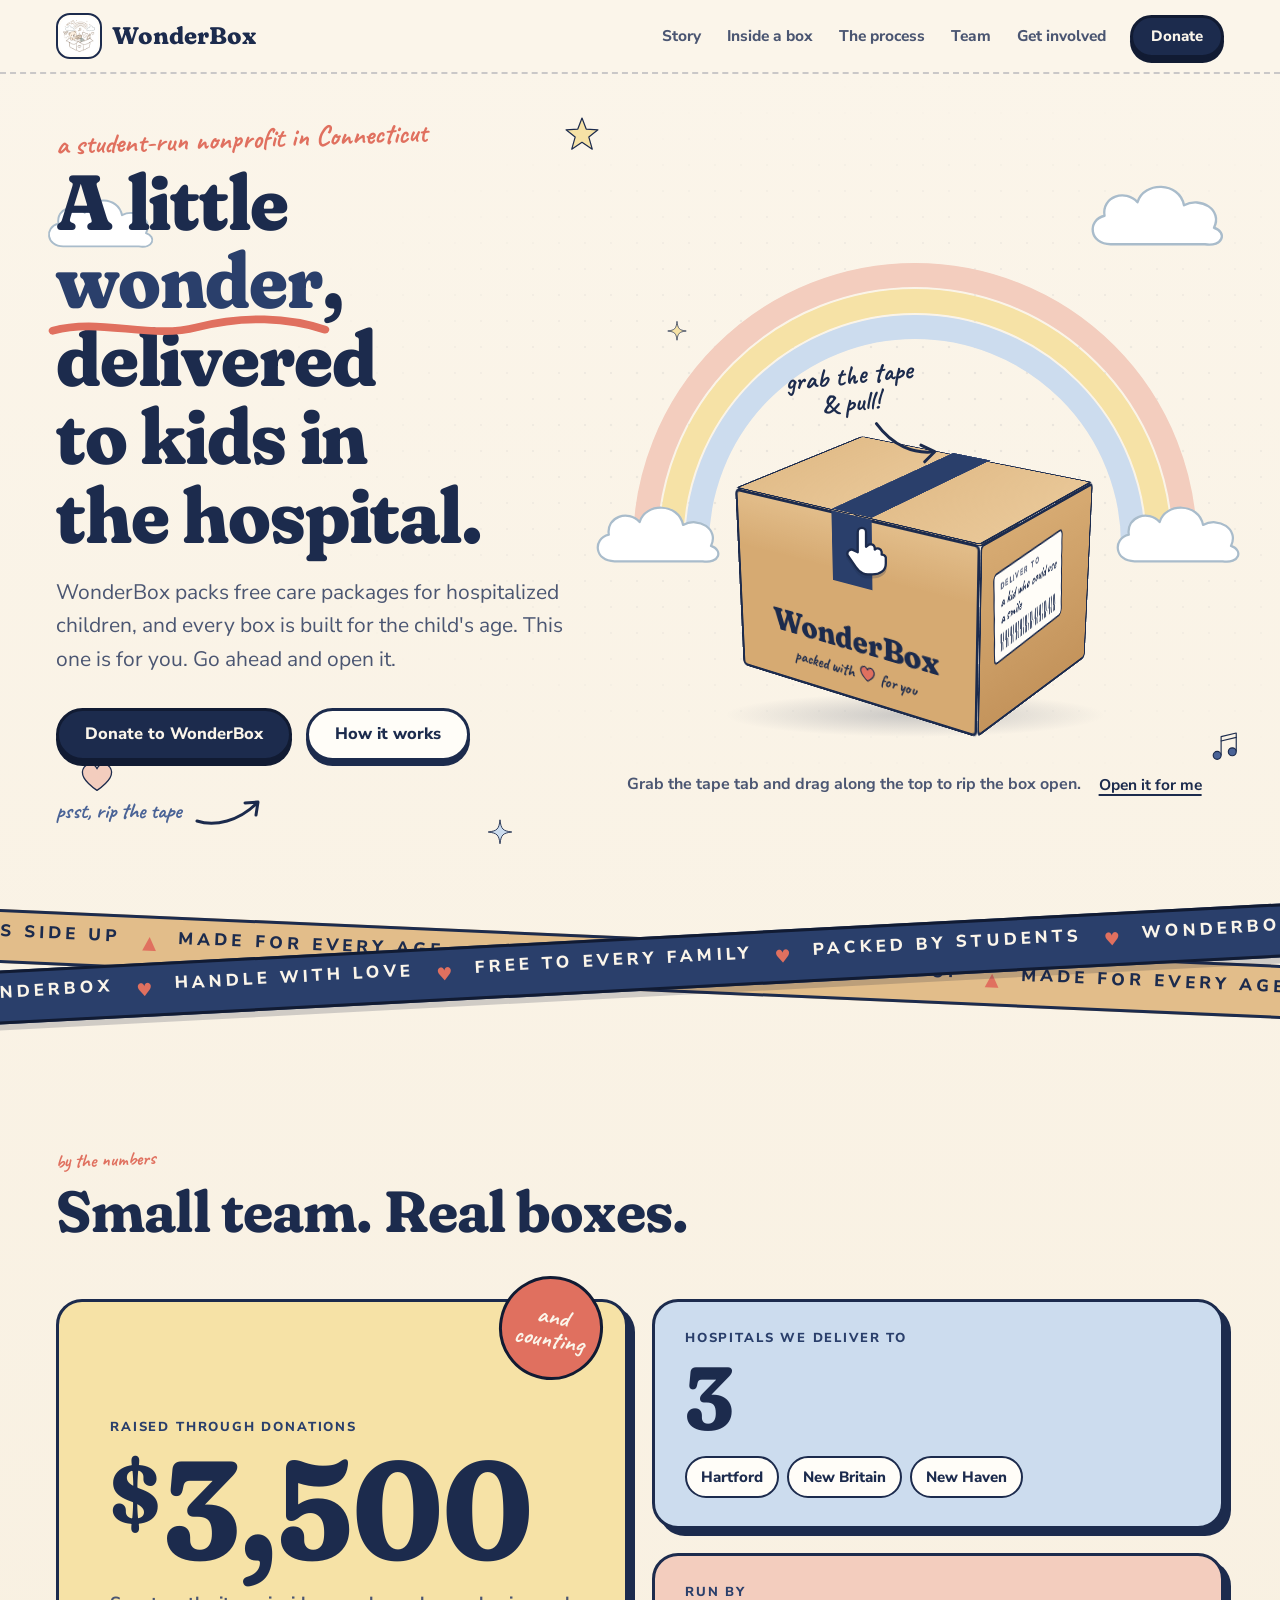
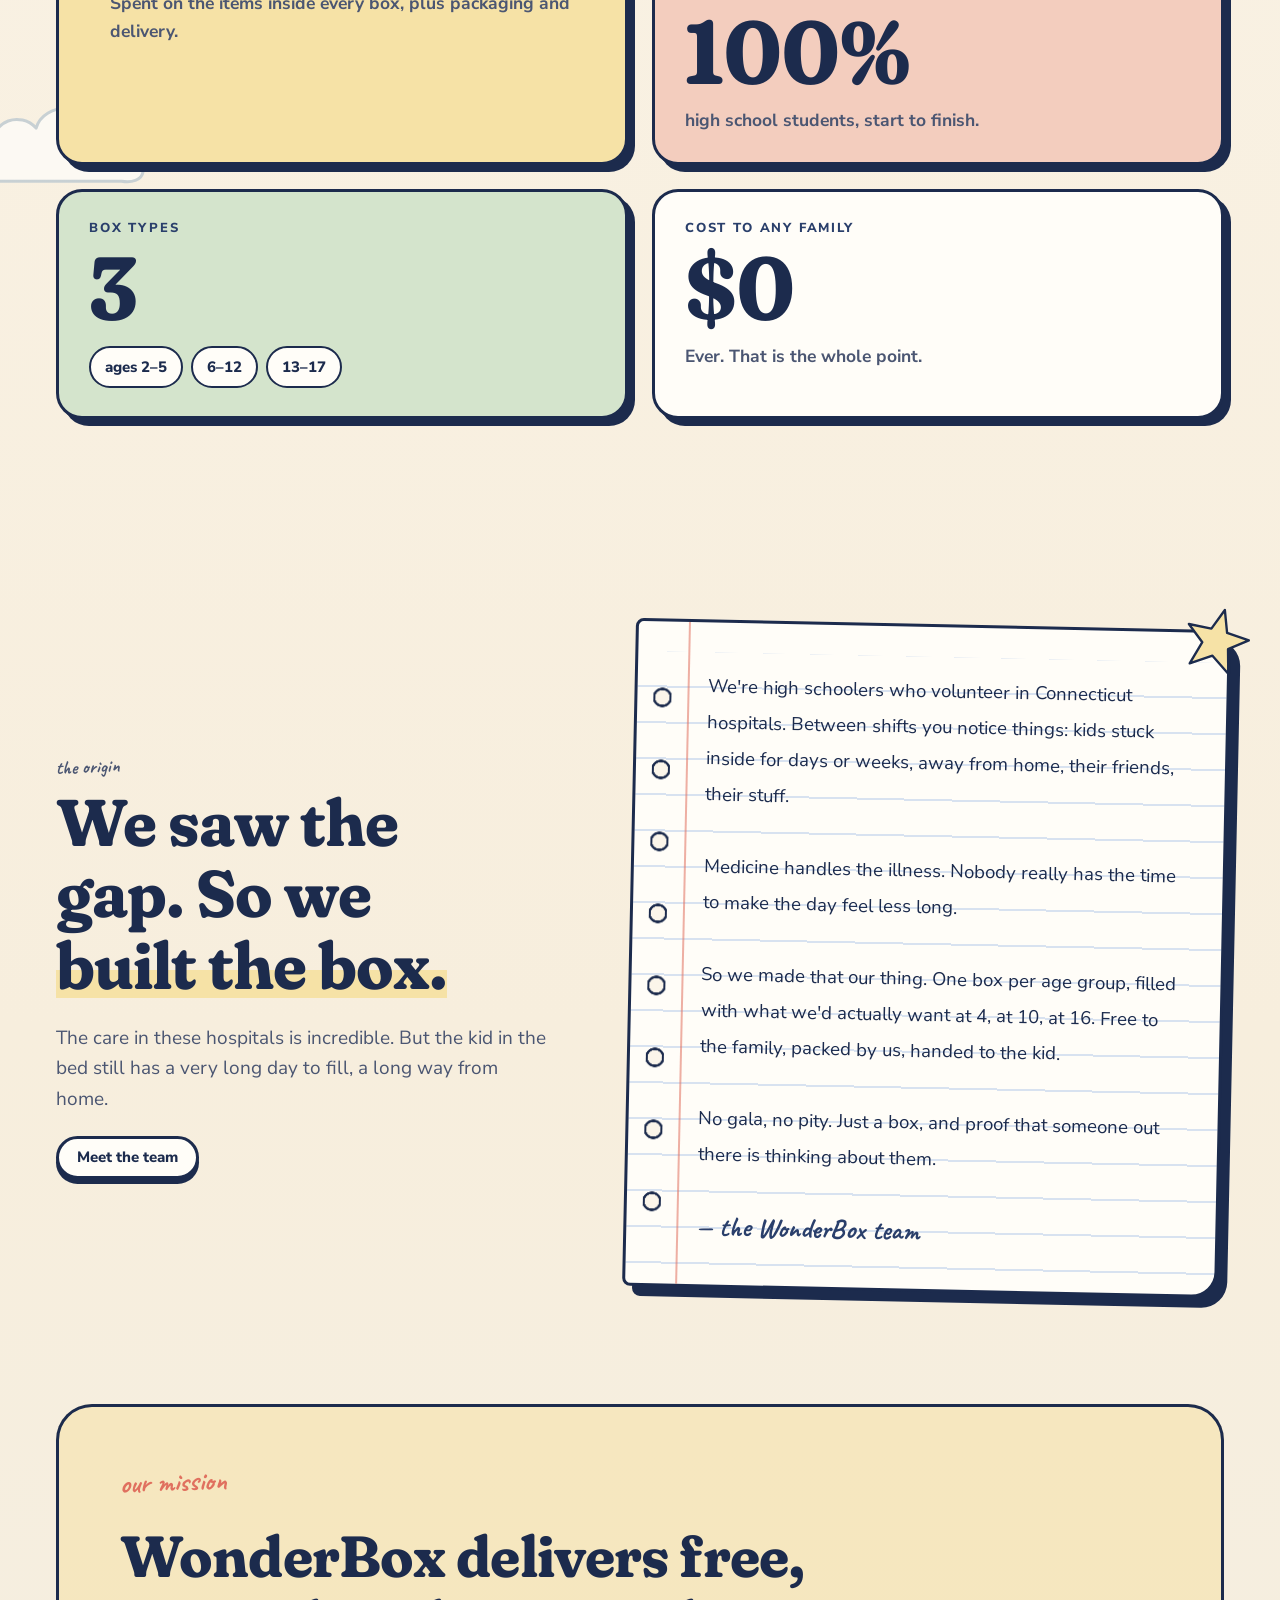
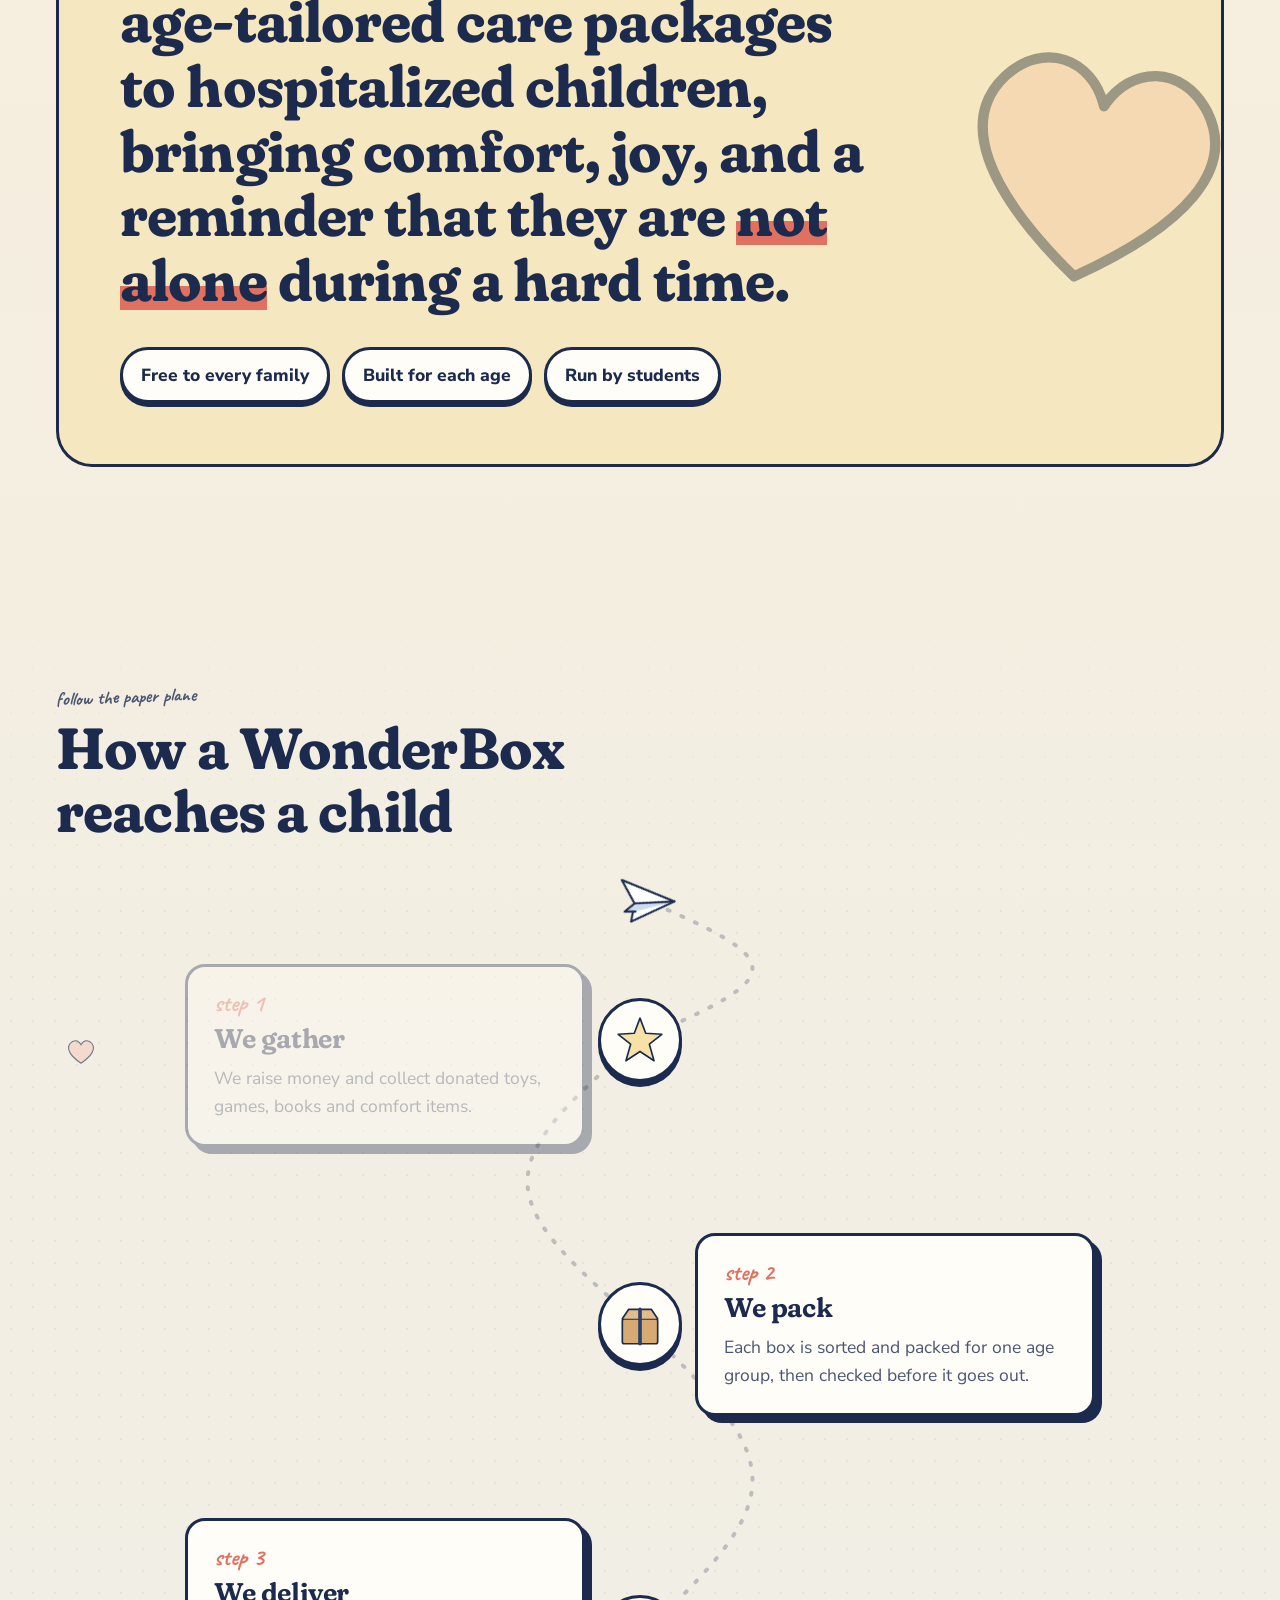
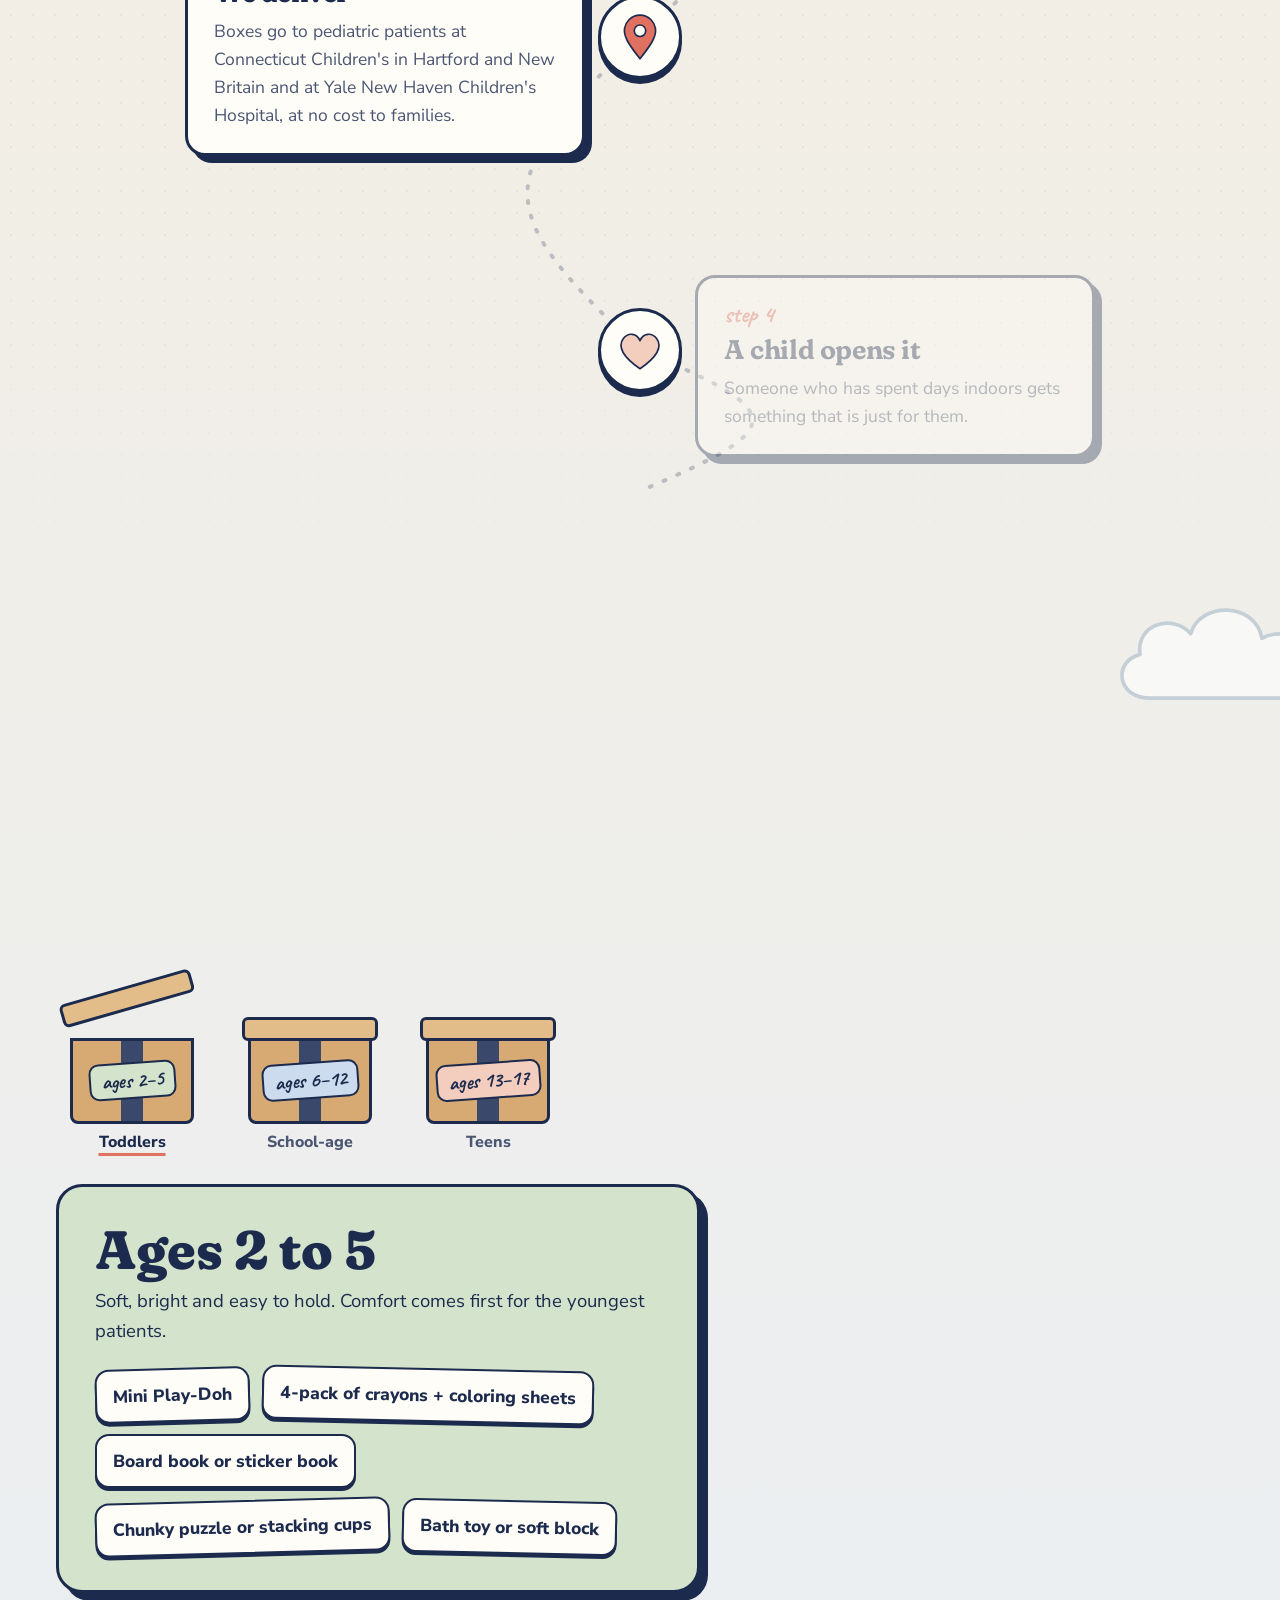
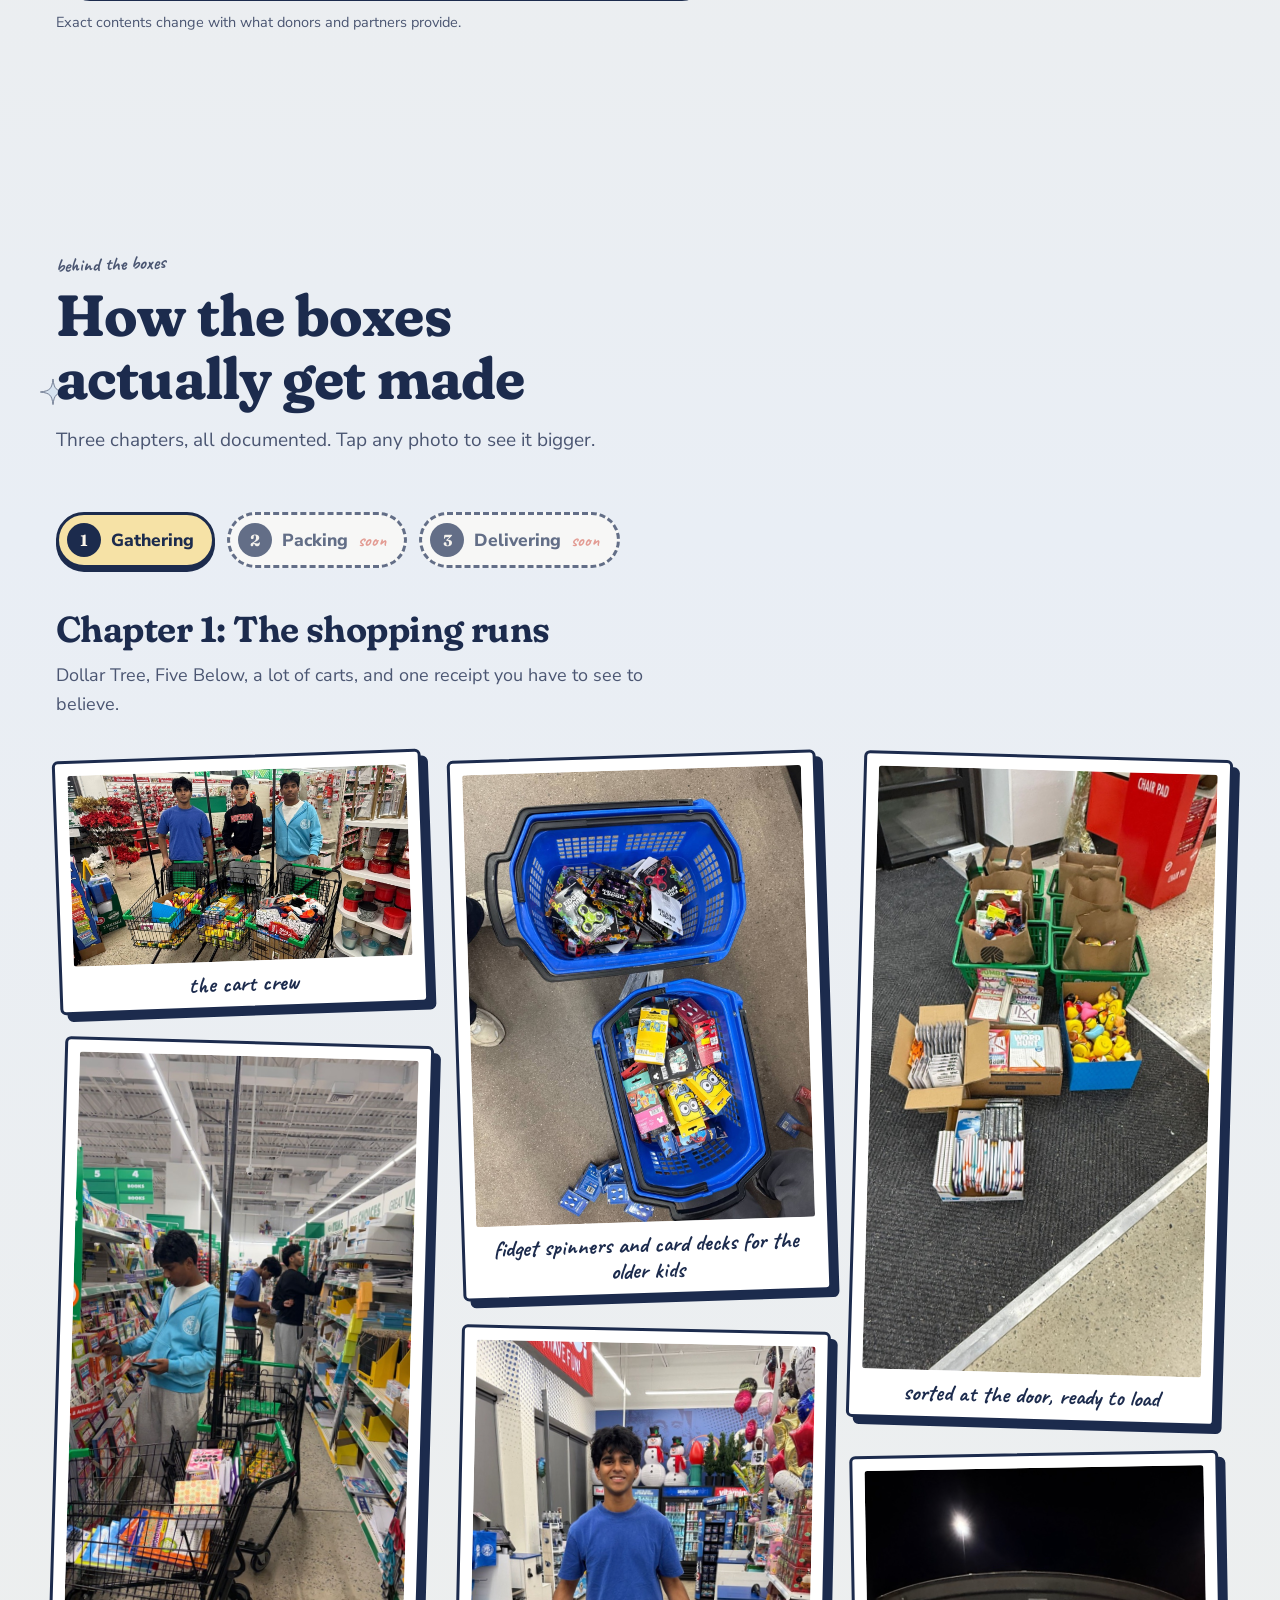
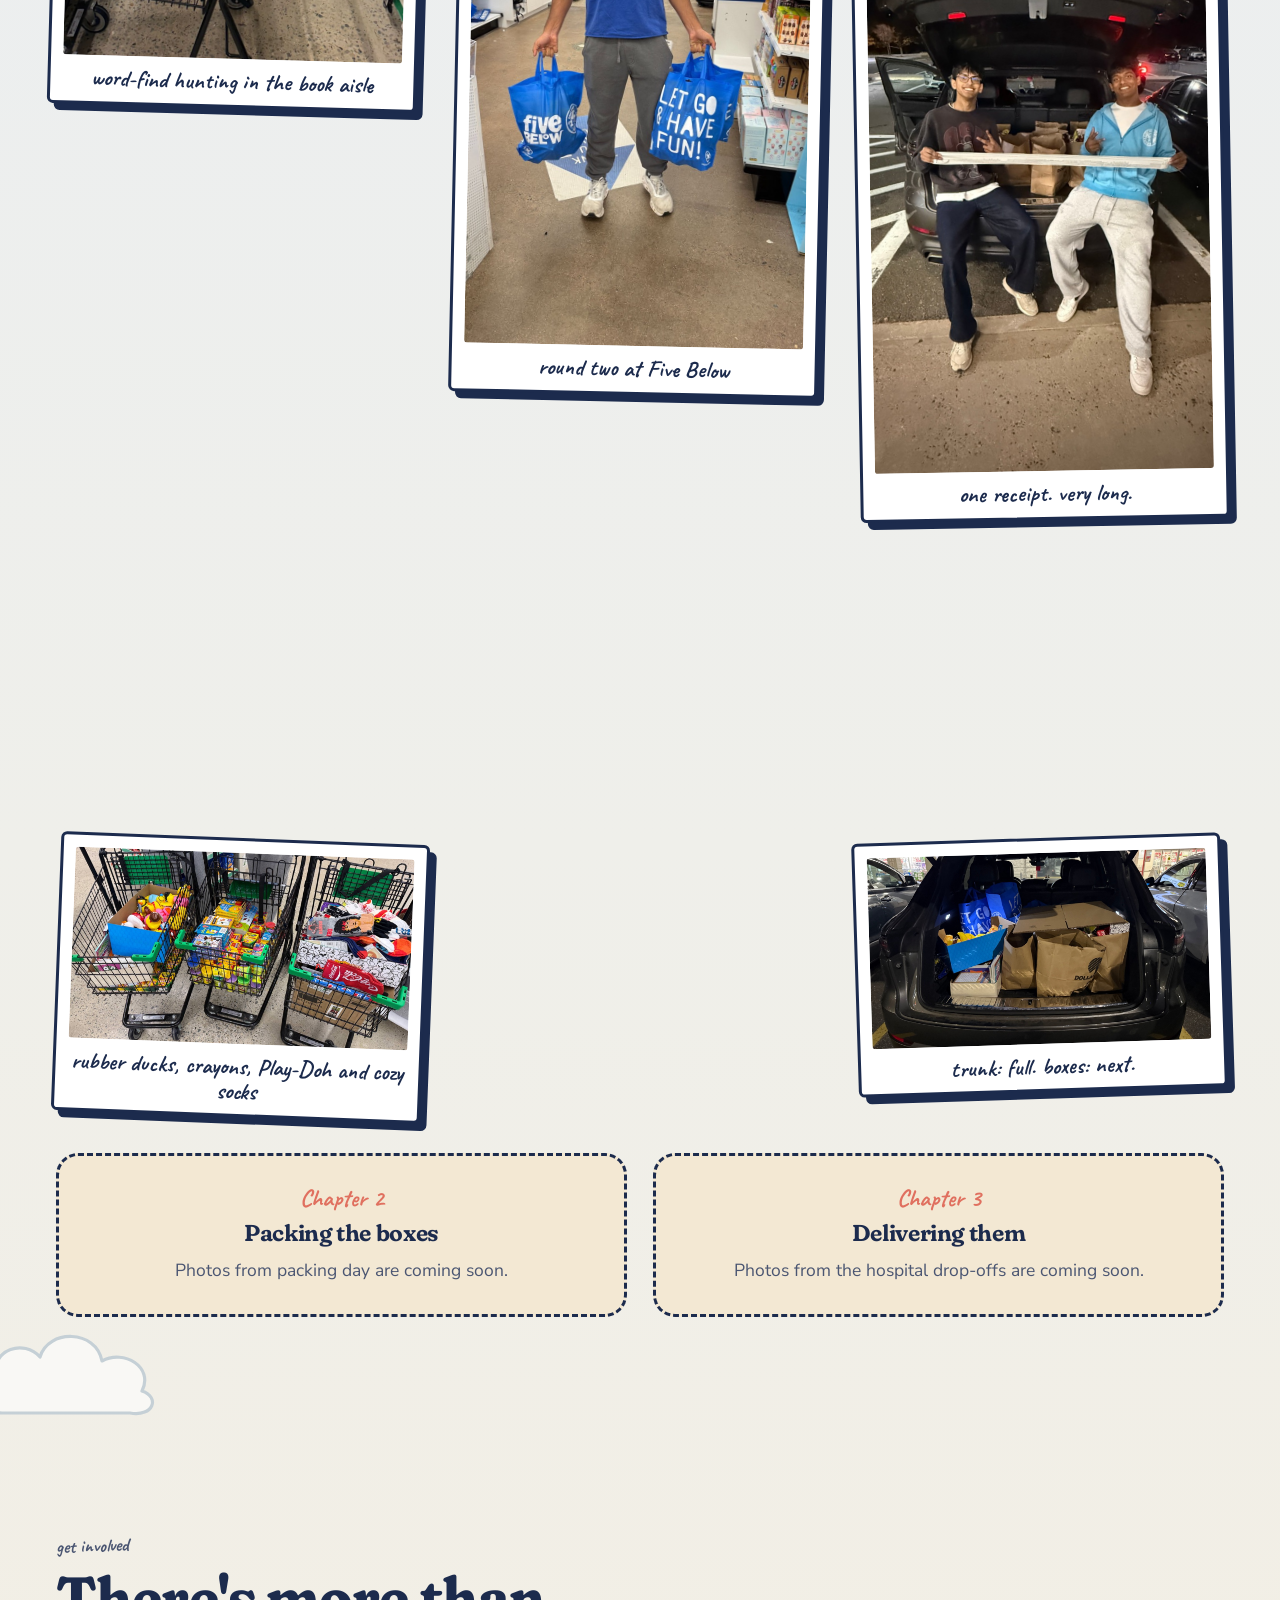
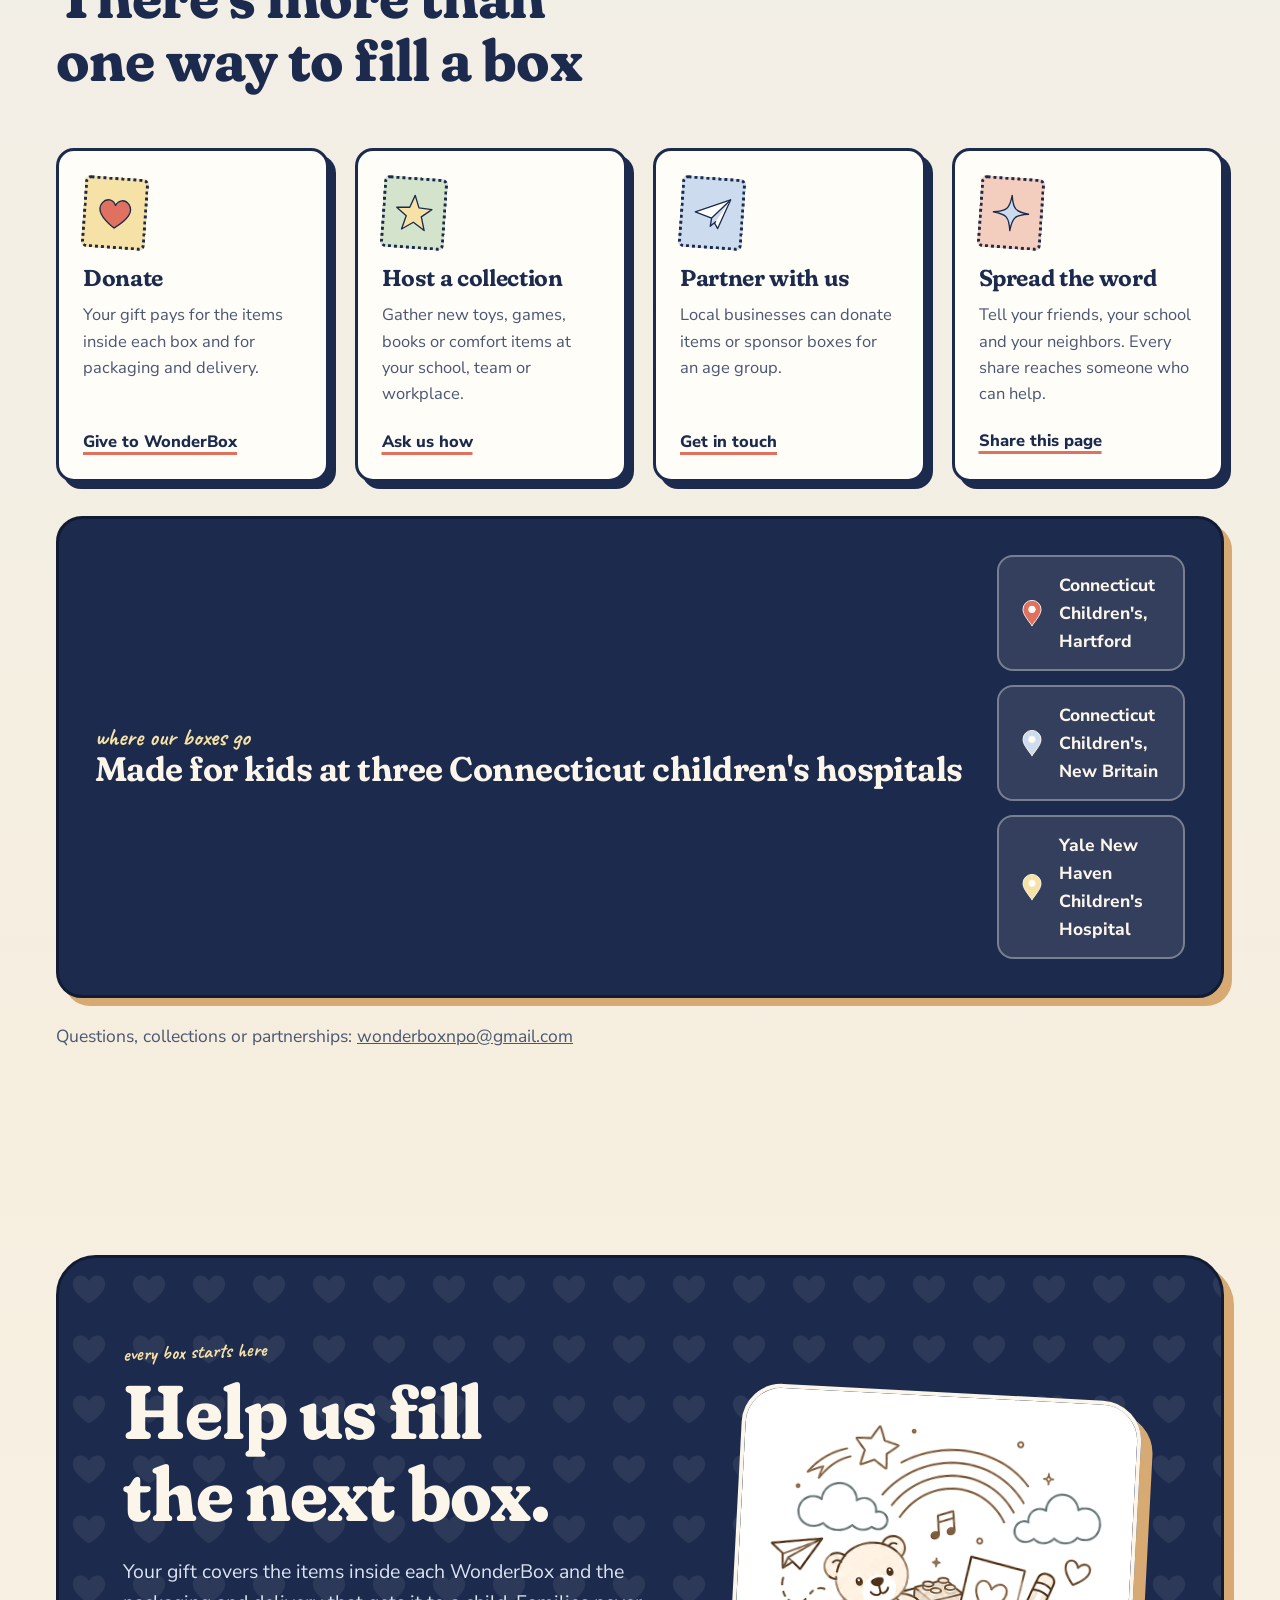
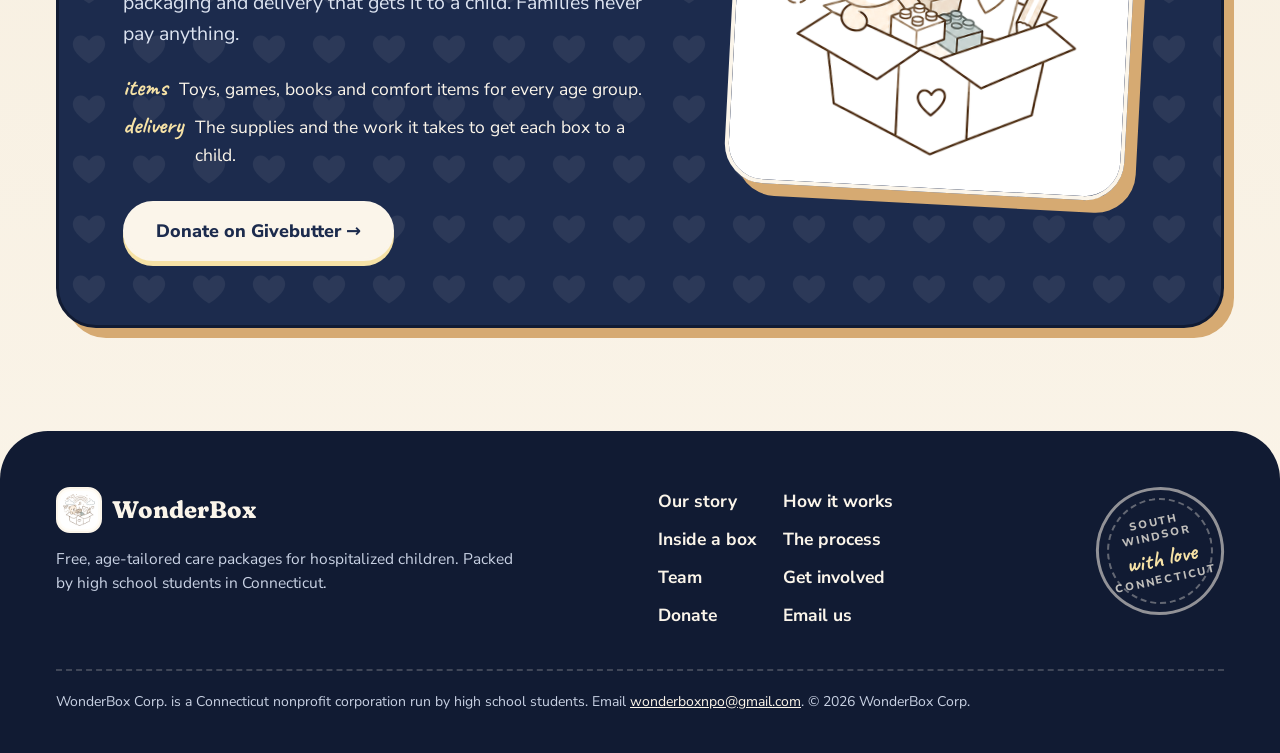
==== commit eaa66112: "Redesign site: interactive tape-rip box, team page, process gallery Co-Authored-By: Claude Sonnet 5." ====
--- a/index.html
+++ b/index.html
@@ -3,629 +3,817 @@
 <head>
 <meta charset="utf-8">
 <meta name="viewport" content="width=device-width, initial-scale=1, viewport-fit=cover">
-<style>
-:root { color-scheme: light; padding-top: env(safe-area-inset-top, 0px); padding-bottom: env(safe-area-inset-bottom, 0px); }
-body { margin: 0; }
-img { max-width: 100%; }
-[hidden] { display: none !important; }
-</style>
-<title>WonderBox</title>
+<title>WonderBox | Care packages for kids in the hospital</title>
+<meta name="description" content="WonderBox is a student-run Connecticut nonprofit that delivers free, age-tailored care packages to hospitalized children.">
+<meta property="og:title" content="WonderBox">
+<meta property="og:description" content="Free, age-tailored care packages for kids in the hospital. Packed by high school students in Connecticut.">
+<meta property="og:image" content="https://agentknightsofficial.github.io/Wonderbox-Website/img/share-banner.png">
+<meta property="og:type" content="website">
+<meta name="twitter:card" content="summary_large_image">
+<meta name="theme-color" content="#FBF5EA">
+<link rel="icon" href="wonderbox-logo.png">
 <link rel="preconnect" href="https://fonts.googleapis.com">
 <link rel="preconnect" href="https://fonts.gstatic.com" crossorigin>
-<link rel="stylesheet" href="https://fonts.googleapis.com/css2?family=Nunito:wght@400;600;800&family=Poppins:wght@600;700&display=swap">
-<style>
-/* Layout concept: a sky-blue storybook page where tilted pastel cards sit like parcels on a shelf.
-   Palette: sky, cardboard brown, and four pastel parcel tones. Type: Poppins display (matches the logo wordmark), Nunito body. */
-:root {
-  --bg: #f5f8fb;
-  --bg-alt: #e8f0f7;
-  --surface: #ffffff;
-  --ink: #2b2420;
-  --ink-soft: #5b544e;
-  --brand: #6f5844;
-  --brand-ink: #ffffff;
-  --line: #d3dde7;
-  --outline: #2b2420;
-  --focus: #1d5fd1;
-  --hdr: rgba(245, 248, 251, 0.88);
-  --sky-top: #86bce6;
-  --sky-bottom: #dcedf9;
-  --hero-ink: #2b2420;
-  --hero-soft: #3f3832;
-  --pill-bg: rgba(255, 255, 255, 0.6);
-  --cloud: #ffffff;
-  --cloud-op: 0.92;
-  --star-op: 0;
-  --sage: #d5e7d0;
-  --sky-card: #cddff4;
-  --butter: #f6e6b9;
-  --blush: #f5d8cd;
-  --card-ink: #2b2420;
-  --paper: #ffffff;
-  --paper-ink: #6f5844;
-  --shadow: 0 18px 36px -14px rgba(43, 36, 32, 0.35);
-  --display: "Poppins", "Avenir Next", "Segoe UI", system-ui, sans-serif;
-  --body: "Nunito", "Segoe UI", system-ui, -apple-system, sans-serif;
-}
-@media (prefers-color-scheme: dark) {
-  :root:not([data-theme="light"]) {
-    --bg: #101923;
-    --bg-alt: #152231;
-    --surface: #1b2a3b;
-    --ink: #f3ede7;
-    --ink-soft: #bab4ad;
-    --brand: #e6c9a2;
-    --brand-ink: #2b2420;
-    --line: #2f3e50;
-    --outline: #a99f95;
-    --focus: #8ec5ff;
-    --hdr: rgba(16, 25, 35, 0.88);
-    --sky-top: #0d1830;
-    --sky-bottom: #27406a;
-    --hero-ink: #f6f0ea;
-    --hero-soft: #d4ddea;
-    --pill-bg: rgba(255, 255, 255, 0.1);
-    --cloud: #5d7fb0;
-    --cloud-op: 0.3;
-    --star-op: 0.9;
-    --sage: #2e4636;
-    --sky-card: #2a3f5e;
-    --butter: #574a25;
-    --blush: #5a3b34;
-    --card-ink: #f3ede7;
-    --shadow: 0 18px 36px -14px rgba(0, 0, 0, 0.7);
-    color-scheme: dark;
-  }
-}
-:root[data-theme="dark"] {
-  --bg: #101923;
-  --bg-alt: #152231;
-  --surface: #1b2a3b;
-  --ink: #f3ede7;
-  --ink-soft: #bab4ad;
-  --brand: #e6c9a2;
-  --brand-ink: #2b2420;
-  --line: #2f3e50;
-  --outline: #a99f95;
-  --focus: #8ec5ff;
-  --hdr: rgba(16, 25, 35, 0.88);
-  --sky-top: #0d1830;
-  --sky-bottom: #27406a;
-  --hero-ink: #f6f0ea;
-  --hero-soft: #d4ddea;
-  --pill-bg: rgba(255, 255, 255, 0.1);
-  --cloud: #5d7fb0;
-  --cloud-op: 0.3;
-  --star-op: 0.9;
-  --sage: #2e4636;
-  --sky-card: #2a3f5e;
-  --butter: #574a25;
-  --blush: #5a3b34;
-  --card-ink: #f3ede7;
-  --shadow: 0 18px 36px -14px rgba(0, 0, 0, 0.7);
-  color-scheme: dark;
-}
-
-*, *::before, *::after { box-sizing: border-box; }
-html { scroll-behavior: smooth; }
-body {
-  background: var(--bg);
-  color: var(--ink);
-  font-family: var(--body);
-  font-size: 17px;
-  line-height: 1.6;
-  -webkit-font-smoothing: antialiased;
-  overflow-x: hidden;
-}
-body::before {
-  content: "";
-  position: fixed;
-  inset: 0 0 auto;
-  height: env(safe-area-inset-top, 0px);
-  z-index: 60;
-  background: var(--hdr);
-}
-h1, h2, h3 { font-family: var(--display); margin: 0; text-wrap: balance; }
-h2 { font-weight: 700; font-size: clamp(28px, 4vw, 42px); line-height: 1.12; }
-h3 { font-weight: 600; font-size: 21px; line-height: 1.25; }
-p { margin: 0; }
-a { color: inherit; }
-img { display: block; }
-:focus-visible { outline: 3px solid var(--focus); outline-offset: 3px; border-radius: 6px; }
-section[id] { scroll-margin-top: 64px; }
-
-.wrap {
-  width: 100%;
-  max-width: 1180px;
-  margin-inline: auto;
-  padding-left: max(16px, env(safe-area-inset-left, 0px));
-  padding-right: max(16px, env(safe-area-inset-right, 0px));
-}
-.band { padding-block: clamp(56px, 8vw, 104px); }
-
-/* Buttons */
-.btn {
-  display: inline-flex; align-items: center; justify-content: center;
-  padding: 13px 24px; border-radius: 999px; border: 2px solid transparent;
-  font: 600 16px/1 var(--display); text-decoration: none; cursor: pointer;
-  transition: transform 0.15s ease;
-}
-.btn:hover { transform: translateY(-2px); }
-.btn-primary { background: var(--brand); color: var(--brand-ink); }
-.btn-ghost { border-color: var(--hero-ink); color: var(--hero-ink); }
-.btn-inverse { background: var(--brand-ink); color: var(--brand); }
-.btn[aria-disabled="true"] { opacity: 0.75; cursor: default; }
-.btn[aria-disabled="true"]:hover { transform: none; }
-
-/* Header */
-.site-header {
-  position: sticky; top: env(safe-area-inset-top, 0px); z-index: 50;
-  background: var(--hdr); backdrop-filter: blur(10px);
-  border-bottom: 1px solid var(--line);
-}
-.bar { display: flex; align-items: center; justify-content: space-between; gap: 16px; min-height: 64px; }
-.brand { display: flex; align-items: center; gap: 10px; text-decoration: none; color: var(--brand); font: 700 21px/1 var(--display); }
-.brand img { width: 40px; height: 40px; padding: 3px; border-radius: 12px; background: var(--paper); object-fit: contain; }
-.nav { display: flex; align-items: center; gap: 4px; }
-.nav .link { padding: 8px 12px; border-radius: 999px; color: var(--ink-soft); text-decoration: none; font-weight: 600; font-size: 15px; }
-.nav .link:hover { color: var(--ink); background: var(--bg-alt); }
-.nav .btn { padding: 10px 20px; font-size: 15px; margin-left: 8px; }
-@media (max-width: 800px) { .nav .link { display: none; } .nav .btn { margin-left: 0; } }
-
-/* Hero */
-.hero { position: relative; overflow: hidden; color: var(--hero-ink); background: linear-gradient(180deg, var(--sky-top), var(--sky-bottom)); }
-.hero::before {
-  content: ""; position: absolute; inset: 0; pointer-events: none; opacity: var(--star-op);
-  background-image:
-    radial-gradient(1.6px 1.6px at 8% 18%, #fff, transparent),
-    radial-gradient(1.2px 1.2px at 17% 62%, #fff, transparent),
-    radial-gradient(1.8px 1.8px at 29% 30%, #fff, transparent),
-    radial-gradient(1.2px 1.2px at 41% 80%, #fff, transparent),
-    radial-gradient(1.6px 1.6px at 55% 14%, #fff, transparent),
-    radial-gradient(1.2px 1.2px at 63% 52%, #fff, transparent),
-    radial-gradient(1.8px 1.8px at 78% 24%, #fff, transparent),
-    radial-gradient(1.2px 1.2px at 88% 70%, #fff, transparent),
-    radial-gradient(1.6px 1.6px at 94% 12%, #fff, transparent);
-}
-.cloud { position: absolute; width: var(--w); color: var(--cloud); opacity: var(--cloud-op); pointer-events: none; animation: drift var(--t) ease-in-out infinite alternate; }
-.cloud svg { display: block; width: 100%; height: auto; fill: currentColor; }
-.c1 { --w: 230px; --t: 26s; top: 7%; left: -3%; }
-.c2 { --w: 280px; --t: 32s; top: 58%; right: -4%; }
-.c3 { --w: 150px; --t: 22s; top: 22%; left: 47%; }
-@keyframes drift { from { transform: translateX(-4%); } to { transform: translateX(8%); } }
-.hero-grid {
-  position: relative; z-index: 1; display: grid; align-items: center; gap: clamp(32px, 6vw, 72px);
-  grid-template-columns: minmax(0, 1.15fr) minmax(0, 0.85fr);
-  padding-block: clamp(44px, 7vw, 92px) clamp(56px, 8vw, 110px);
-}
-.pill { display: inline-flex; align-items: center; gap: 8px; padding: 7px 14px; border-radius: 999px; background: var(--pill-bg); border: 1px solid var(--hero-soft); font-weight: 800; font-size: 14px; }
-.pill i { width: 8px; height: 8px; border-radius: 50%; background: #3fa66b; }
-.hero h1 { font-weight: 700; font-size: clamp(38px, 6.2vw, 68px); line-height: 1.04; margin-top: 20px; }
-.lede { margin-top: 20px; max-width: 34em; font-size: clamp(18px, 2vw, 21px); color: var(--hero-soft); }
-.cta-row { margin-top: 30px; display: flex; flex-wrap: wrap; gap: 12px; }
-.hero-card {
-  position: relative; margin: 0 auto; width: 100%; max-width: 440px; padding: 18px 18px 14px;
-  background: var(--paper); border-radius: 28px; box-shadow: var(--shadow);
-  transform: rotate(2.5deg); animation: float 7s ease-in-out infinite alternate;
-}
-.hero-card::before {
-  content: ""; position: absolute; top: -14px; left: 50%; width: 120px; height: 30px; margin-left: -60px;
-  background: var(--butter); opacity: 0.95; border-radius: 4px; transform: rotate(-3deg);
-}
-.hero-card img { width: 100%; height: auto; aspect-ratio: 1 / 1; }
-.hero-card figcaption { margin-top: 6px; text-align: center; color: var(--paper-ink); font: 600 13px/1.3 var(--display); letter-spacing: 0.1em; text-transform: uppercase; }
-@keyframes float { from { transform: rotate(2.5deg) translateY(0); } to { transform: rotate(1.5deg) translateY(-8px); } }
-@media (max-width: 860px) {
-  .hero-grid { grid-template-columns: minmax(0, 1fr); }
-  .hero-card { max-width: 340px; }
-}
-
-/* Ribbon */
-.ribbon { overflow: hidden; background: var(--brand); color: var(--brand-ink); padding-block: 14px; }
-.ribbon-track { display: flex; width: max-content; animation: scroll 38s linear infinite; }
-.ribbon-set { display: flex; align-items: center; flex-shrink: 0; }
-.ribbon-set span { font: 600 14px/1 var(--display); letter-spacing: 0.12em; text-transform: uppercase; white-space: nowrap; }
-.ribbon-set i { width: 7px; height: 7px; margin-inline: 28px; border-radius: 50%; background: currentColor; opacity: 0.7; }
-@keyframes scroll { to { transform: translateX(-50%); } }
-
-/* Stats */
-.stats { display: grid; grid-template-columns: repeat(auto-fit, minmax(170px, 1fr)); gap: 0; background: var(--surface); border: 1px solid var(--line); border-radius: 26px; overflow: hidden; }
-.stat { padding: 26px 28px; border-right: 1px solid var(--line); }
-.stat:last-child { border-right: 0; }
-.stat b { display: block; font: 700 clamp(34px, 4.4vw, 48px)/1 var(--display); color: var(--brand); font-variant-numeric: tabular-nums; }
-.stat span { display: block; margin-top: 8px; color: var(--ink-soft); font-weight: 600; }
-@media (max-width: 620px) { .stat { border-right: 0; border-bottom: 1px solid var(--line); } .stat:last-child { border-bottom: 0; } }
-
-.serving { margin-top: 22px; text-align: center; color: var(--ink-soft); font-weight: 600; }
-
-/* Story */
-.split { display: grid; gap: clamp(28px, 5vw, 64px); grid-template-columns: minmax(0, 5fr) minmax(0, 7fr); align-items: start; }
-.split > .lead { position: sticky; top: 96px; }
-.lead p { margin-top: 16px; color: var(--ink-soft); font-size: 18px; max-width: 26em; }
-.story p + p { margin-top: 18px; }
-.story p { font-size: 19px; max-width: 34em; }
-@media (max-width: 900px) { .split { grid-template-columns: minmax(0, 1fr); } .split > .lead { position: static; } }
-
-/* What we do */
-.alt { background: var(--bg-alt); }
-.do-grid { display: grid; gap: 22px; grid-template-columns: repeat(2, minmax(0, 1fr)); }
-.tilt {
-  display: flex; flex-direction: column; gap: 12px; padding: 26px; border-radius: 26px;
-  background: var(--tone); color: var(--card-ink); border: 2px solid var(--outline);
-  transform: rotate(var(--r, 0deg)); transition: transform 0.25s ease;
-}
-.tilt:hover, .tilt:focus-within { transform: rotate(0deg) translateY(-4px); }
-.tilt p { font-size: 16.5px; }
-.tilt .more { margin-top: auto; padding-top: 6px; font-weight: 800; text-decoration: underline; text-decoration-thickness: 2px; text-underline-offset: 4px; }
-.do-grid .tilt:nth-child(even) { margin-top: 28px; }
-.do-grid .tilt:nth-child(1) { --r: -1.4deg; }
-.do-grid .tilt:nth-child(2) { --r: 1.2deg; }
-.do-grid .tilt:nth-child(3) { --r: 1deg; }
-.do-grid .tilt:nth-child(4) { --r: -1.2deg; }
-[data-tone="sage"] { --tone: var(--sage); }
-[data-tone="sky"] { --tone: var(--sky-card); }
-[data-tone="butter"] { --tone: var(--butter); }
-[data-tone="blush"] { --tone: var(--blush); }
-@media (max-width: 560px) { .do-grid { grid-template-columns: minmax(0, 1fr); } .do-grid .tilt:nth-child(even) { margin-top: 0; } }
-
-/* Inside a box */
-.sec-head { max-width: 40em; }
-.sec-head p { margin-top: 14px; color: var(--ink-soft); font-size: 18px; }
-.tabs { margin-top: 28px; display: flex; flex-wrap: wrap; gap: 10px; }
-.tab {
-  padding: 12px 20px; border-radius: 999px; border: 2px solid var(--outline); cursor: pointer;
-  background: var(--surface); color: var(--ink); font: 600 16px/1 var(--display);
-}
-.tab[aria-selected="true"] { background: var(--brand); border-color: var(--brand); color: var(--brand-ink); }
-.panel {
-  margin-top: 20px; display: grid; gap: 28px; align-items: center;
-  grid-template-columns: minmax(0, 1fr) minmax(0, 1fr);
-  padding: clamp(24px, 4vw, 44px); border-radius: 30px;
-  background: var(--tone); color: var(--card-ink); border: 2px solid var(--outline);
-}
-.panel .who { font: 600 15px/1 var(--display); letter-spacing: 0.1em; text-transform: uppercase; }
-.panel .age { margin-top: 10px; font: 700 clamp(40px, 6vw, 68px)/1 var(--display); }
-.panel p { margin-top: 14px; font-size: 18px; max-width: 24em; }
-.chips { list-style: none; margin: 0; padding: 0; display: flex; flex-wrap: wrap; gap: 10px; }
-.chips li { padding: 10px 16px; border-radius: 16px; background: var(--surface); color: var(--ink); border: 2px solid var(--outline); font-weight: 800; }
-.note { margin-top: 16px; font-size: 14.5px; color: var(--ink-soft); }
-@media (max-width: 760px) { .panel { grid-template-columns: minmax(0, 1fr); } }
-
-/* How it works */
-.steps { list-style: none; margin: 28px 0 0; padding: 0; display: grid; gap: 22px; counter-reset: step; }
-.steps li { position: relative; padding-left: 62px; counter-increment: step; }
-.steps li::before {
-  content: counter(step); position: absolute; left: 0; top: 0; width: 44px; height: 44px; border-radius: 50%;
-  display: grid; place-items: center; background: var(--brand); color: var(--brand-ink); font: 700 18px/1 var(--display);
-}
-.steps h3 { font-size: 20px; }
-.steps p { margin-top: 4px; color: var(--ink-soft); }
-.give { background: var(--surface); border: 1px solid var(--line); border-radius: 28px; padding: clamp(24px, 3.5vw, 40px); box-shadow: var(--shadow); }
-.give h3 { font-size: 24px; }
-.give dl { margin: 20px 0 0; display: grid; gap: 18px; }
-.give dt { font: 600 17px/1.3 var(--display); }
-.give dd { margin: 4px 0 0; color: var(--ink-soft); }
-.give .free { margin-top: 24px; padding: 14px 18px; border-radius: 16px; background: var(--sage); color: var(--card-ink); font-weight: 800; }
-
-/* Ways to help */
-.help-grid { margin-top: 32px; display: grid; gap: 20px; grid-template-columns: repeat(auto-fit, minmax(230px, 1fr)); }
-.help { display: flex; flex-direction: column; gap: 10px; padding: 26px; border-radius: 22px; background: var(--surface); border: 1px solid var(--line); }
-.help p { color: var(--ink-soft); font-size: 16.5px; }
-.help .more { margin-top: auto; padding-top: 8px; font-weight: 800; color: var(--brand); text-underline-offset: 4px; text-decoration-thickness: 2px; }
-.contact-note { margin-top: 22px; color: var(--ink-soft); }
-
-/* Mission */
-.mission { background: linear-gradient(180deg, var(--sky-bottom), var(--sky-top)); color: var(--hero-ink); }
-.mission .label { font: 600 14px/1 var(--display); letter-spacing: 0.14em; text-transform: uppercase; }
-.mission blockquote { margin: 20px 0 0; max-width: 24em; font: 600 clamp(26px, 3.8vw, 44px)/1.22 var(--display); text-wrap: balance; }
-
-/* Donate */
-.donate { padding: clamp(32px, 6vw, 72px); border-radius: 34px; background: var(--brand); color: var(--brand-ink); }
-.donate h2 { color: inherit; max-width: 14em; }
-.donate p { margin-top: 16px; max-width: 34em; font-size: 19px; }
-.donate .btn { margin-top: 28px; }
-
-/* Footer */
-.site-footer { background: var(--bg-alt); border-top: 1px solid var(--line); padding-block: 40px; }
-.foot { display: flex; flex-wrap: wrap; align-items: center; justify-content: space-between; gap: 20px; }
-.foot p { color: var(--ink-soft); font-size: 15px; max-width: 34em; }
-.foot nav { display: flex; flex-wrap: wrap; gap: 8px 20px; }
-.foot nav a { color: var(--ink-soft); font-weight: 600; text-decoration: none; }
-.foot nav a:hover { color: var(--ink); text-decoration: underline; }
-.copy { margin-top: 24px; color: var(--ink-soft); font-size: 14px; }
-
-@media (prefers-reduced-motion: reduce) {
-  html { scroll-behavior: auto; }
-  .cloud, .hero-card, .ribbon-track { animation: none; }
-  .tilt, .btn { transition: none; }
-}
-</style>
+<link rel="stylesheet" href="https://fonts.googleapis.com/css2?family=Caveat:wght@500;700&family=Fraunces:opsz,wght,SOFT,WONK@9..144,400..800,0..100,0..1&family=Nunito+Sans:opsz,wght@6..12,400..800&display=swap">
+<link rel="stylesheet" href="styles.css">
 </head>
 <body>
+
 <svg width="0" height="0" style="position:absolute" aria-hidden="true" focusable="false">
-  <symbol id="cloud" viewBox="0 0 200 100">
-    <circle cx="60" cy="62" r="28"/><circle cx="100" cy="46" r="36"/><circle cx="142" cy="62" r="26"/>
-    <rect x="34" y="62" width="134" height="28" rx="14"/>
-  </symbol>
+  <symbol id="d-star" viewBox="0 0 100 100"><path d="M50 8 L61 37 L92 39 L68 58 L77 90 L50 72 L23 90 L32 58 L8 39 L39 37 Z"/></symbol>
+  <symbol id="d-heart" viewBox="0 0 100 100"><path d="M50 86 C 18 64, 6 44, 18 28 C 28 15, 44 18, 50 32 C 56 18, 72 15, 82 28 C 94 44, 82 64, 50 86 Z"/></symbol>
+  <symbol id="d-note" viewBox="0 0 100 100"><path d="M42 74 V24 L84 14 V64" fill="none"/><path d="M42 36 L84 26" fill="none"/><circle cx="31" cy="76" r="11"/><circle cx="73" cy="66" r="11"/></symbol>
+  <symbol id="d-spark" viewBox="0 0 100 100"><path d="M50 8 C 54 40, 60 46, 92 50 C 60 54, 54 60, 50 92 C 46 60, 40 54, 8 50 C 40 46, 46 40, 50 8 Z"/></symbol>
+  <symbol id="d-cloud" viewBox="0 0 200 110"><path d="M42 94 C 14 94, 10 62, 34 56 C 30 30, 62 20, 78 38 C 86 10, 134 10, 140 42 C 162 30, 192 48, 180 72 C 198 78, 192 98, 168 94 Z"/></symbol>
+  <symbol id="d-plane" viewBox="0 0 100 100"><path d="M10 50 L92 16 L66 86 L50 62 Z"/><path d="M92 16 L50 62 L48 82 L60 70" fill="var(--sky)"/></symbol>
+  <symbol id="d-pin" viewBox="0 0 100 100"><path d="M50 92 C 30 66, 20 52, 20 38 A 30 30 0 0 1 80 38 C 80 52, 70 66, 50 92 Z"/><circle cx="50" cy="38" r="11" fill="var(--paper)"/></symbol>
 </svg>
+
+<div class="progress" aria-hidden="true"><i id="progress"></i></div>
 
 <header class="site-header">
   <div class="wrap bar">
     <a class="brand" href="#top" aria-label="WonderBox home">
-      <img src="wonderbox-logo.png" alt="" width="40" height="40">
+      <img src="wonderbox-logo.png" alt="" width="46" height="46">
       <span>WonderBox</span>
     </a>
     <nav class="nav" aria-label="Main">
-      <a class="link" href="#story">Our story</a>
-      <a class="link" href="#what">What we do</a>
-      <a class="link" href="#inside">Inside a box</a>
-      <a class="link" href="#help">Ways to help</a>
-      <a class="link" href="about.html">About us</a>
-      <a class="btn btn-primary js-donate" href="#donate">Donate</a>
+      <a href="#story">Story</a>
+      <a href="#inside">Inside a box</a>
+      <a href="#photos">The process</a>
+      <a href="team.html">Team</a>
+      <a href="#help">Get involved</a>
+      <a class="btn btn-navy btn-sm js-donate" href="#donate">Donate</a>
     </nav>
   </div>
 </header>
 
 <main id="top">
-  <section class="hero">
-    <div class="cloud c1" aria-hidden="true"><svg viewBox="0 0 200 100"><use href="#cloud"/></svg></div>
-    <div class="cloud c2" aria-hidden="true"><svg viewBox="0 0 200 100"><use href="#cloud"/></svg></div>
-    <div class="cloud c3" aria-hidden="true"><svg viewBox="0 0 200 100"><use href="#cloud"/></svg></div>
+  <div class="bg-fx" aria-hidden="true">
+    <svg class="dd" viewBox="0 0 200 110" style="left:-3%;top:14%;--p:.10;width:190px;fill:#fff;stroke:var(--cloud)"><use href="#d-cloud"/></svg>
+    <svg class="dd" viewBox="0 0 100 100" style="right:6%;top:24%;--p:.18;width:38px;fill:var(--butter)"><use href="#d-star"/></svg>
+    <svg class="dd" viewBox="0 0 100 100" style="left:5%;top:36%;--p:.14;width:34px;fill:var(--blush)"><use href="#d-heart"/></svg>
+    <svg class="dd" viewBox="0 0 200 110" style="right:-4%;top:46%;--p:.08;width:230px;fill:#fff;stroke:var(--cloud)"><use href="#d-cloud"/></svg>
+    <svg class="dd" viewBox="0 0 100 100" style="left:3%;top:58%;--p:.2;width:30px;fill:var(--sky)"><use href="#d-spark"/></svg>
+    <svg class="dd" viewBox="0 0 100 100" style="right:4%;top:68%;--p:.12;width:36px;fill:var(--blush)"><use href="#d-heart"/></svg>
+    <svg class="dd" viewBox="0 0 200 110" style="left:-3%;top:80%;--p:.1;width:200px;fill:#fff;stroke:var(--cloud)"><use href="#d-cloud"/></svg>
+    <svg class="dd" viewBox="0 0 100 100" style="right:7%;top:88%;--p:.16;width:34px;fill:var(--butter)"><use href="#d-star"/></svg>
+  </div>
+  
+  <section class="hero" aria-labelledby="hero-title">
+    <div class="sky" id="sky" aria-hidden="true">
+      <div style="left:3%;top:9%;--z:-14px"><svg class="dd" style="--t:8s;width:120px;fill:#fff;stroke:var(--cloud)"><use href="#d-cloud"/></svg></div>
+      <div style="left:44%;top:5%;--z:18px"><svg class="dd" style="--t:6s;width:38px;fill:var(--butter)" viewBox="0 0 100 100"><use href="#d-star"/></svg></div>
+      <div style="left:6%;bottom:12%;--z:22px"><svg class="dd" style="--t:7s;width:40px;fill:var(--blush)" viewBox="0 0 100 100"><use href="#d-heart"/></svg></div>
+      <div style="right:4%;top:8%;--z:-20px"><svg class="dd" style="--t:9s;width:150px;fill:#fff;stroke:var(--cloud)"><use href="#d-cloud"/></svg></div>
+      <div style="right:3%;bottom:16%;--z:16px"><svg class="dd" style="--t:6.5s;width:36px;fill:var(--navy-3);stroke:var(--navy)" viewBox="0 0 100 100"><use href="#d-note"/></svg></div>
+      <div style="left:38%;bottom:6%;--z:-12px"><svg class="dd" style="--t:5.5s;width:28px;fill:var(--sky)" viewBox="0 0 100 100"><use href="#d-spark"/></svg></div>
+      <div style="left:52%;top:30%;--z:10px"><svg class="dd" style="--t:6s;width:22px;fill:var(--butter)" viewBox="0 0 100 100"><use href="#d-spark"/></svg></div>
+    </div>
+
     <div class="wrap hero-grid">
       <div class="hero-copy">
-        <span class="pill"><i></i>A student-run nonprofit in Connecticut</span>
-        <h1>A little wonder for kids in the hospital.</h1>
-        <p class="lede">WonderBox delivers free care packages to hospitalized children. Every box is built for the child's age, so it holds something they actually want.</p>
+        <p class="kicker">a student-run nonprofit in Connecticut</p>
+        <h1 id="hero-title">A little <span class="scribble">wonder<svg viewBox="0 0 220 24" preserveAspectRatio="none" aria-hidden="true"><path d="M4 16 C 40 4, 80 24, 116 13 S 188 4, 216 15"/></svg></span>, delivered to kids in the hospital.</h1>
+        <p class="lede">WonderBox packs free care packages for hospitalized children, and every box is built for the child's age. This one is for you. Go ahead and open it.</p>
         <div class="cta-row">
-          <a class="btn btn-primary js-donate" href="#donate">Donate</a>
-          <a class="btn btn-ghost" href="#story">Read our story</a>
-        </div>
-      </div>
-      <figure class="hero-card">
-        <img src="wonderbox-logo.png" alt="Illustration of an open box filled with a teddy bear, building blocks, a heart card, and a pencil, under a rainbow and clouds" width="800" height="800">
-        <figcaption>Care packages for hospitalized children</figcaption>
+          <a class="btn btn-navy js-donate" href="#donate">Donate to WonderBox</a>
+          <a class="btn" href="#journey">How it works</a>
+        </div>
+        <p class="hero-note"><span>psst, rip the tape</span><svg viewBox="0 0 74 40" class="dd" style="fill:none;stroke-width:3"><path d="M4 30 C 22 36, 46 30, 64 12"/><path d="M52 12 L65 11 L63 24"/></svg></p>
+      </div>
+
+      <div class="play">
+        <div class="stage-wrap" id="stageWrap">
+          <div class="stage" id="stage" data-state="sealed">
+            <svg class="rainbow" viewBox="0 0 600 620" aria-hidden="true">
+              <path d="M30 400 A 270 270 0 0 1 570 400" stroke="var(--blush)"/>
+              <path d="M56 400 A 244 244 0 0 1 544 400" stroke="var(--butter)"/>
+              <path d="M82 400 A 218 218 0 0 1 518 400" stroke="var(--sky)"/>
+              <g class="dd" style="fill:#fff;stroke:var(--cloud)"><use href="#d-cloud" x="-30" y="350" width="140" height="78"/><use href="#d-cloud" x="490" y="350" width="140" height="78"/></g>
+            </svg>
+            <div class="ground"></div>
+
+            <div class="scene" id="scene">
+              <div class="bob" id="bob">
+                <div class="box3d" id="box3d">
+                  <div class="face wd f-bottom"></div>
+                  <div class="face wh i-back"></div>
+                  <div class="face dh i-left"></div>
+                  <div class="face dh i-right"></div>
+                  <div class="face wh i-front"></div>
+                  <div class="face wd i-floor"></div>
+                  <div class="face wh f-back"></div>
+                  <div class="face dh f-left"></div>
+                  <div class="face dh f-right">
+                    <div class="label"><small>DELIVER TO</small>a kid who could use a smile<i></i></div>
+                    <div class="fragile">FRAGILE<br>HANDLE WITH LOVE</div>
+                  </div>
+                  <div class="face wh f-front">
+                    <div class="tape tape-f" id="tapeF"><b>WONDERBOX ♥ WONDER</b></div>
+                    <span class="mk" id="mC" style="left:calc(var(--W) / 2 - 4px);top:65px"></span>
+                    <div class="print"><strong>WonderBox</strong><span>packed with <svg class="dd" viewBox="0 0 100 100" style="fill:var(--coral);stroke-width:6"><use href="#d-heart"/></svg> for you</span></div>
+                  </div>
+                  <div class="top wd">
+                    <div class="flap flap-b"><i class="fo"></i><i class="fi"></i></div>
+                    <div class="flap flap-f"><i class="fo"></i><i class="fi"></i></div>
+                    <div class="flap flap-l"><i class="fo"></i><i class="fi"></i></div>
+                    <div class="flap flap-r"><i class="fo"></i><i class="fi"></i></div>
+                    <div class="tape tape-t" id="tapeT"><b>WONDERBOX ♥ WONDERBOX ♥ WONDERBOX ♥</b></div>
+                    <div class="tab" id="tab"></div>
+                    <span class="mk" id="mA" style="left:calc(var(--W) / 2 - 1px);top:0"></span>
+                    <span class="mk" id="mB" style="left:calc(var(--W) / 2 - 1px);top:calc(var(--D) - 2px)"></span>
+                    <span class="mk" id="mM" style="left:calc(var(--W) / 2 - 1px);top:calc(var(--D) / 2 - 1px)"></span>
+                  </div>
+                </div>
+              </div>
+            </div>
+
+            <svg class="peel" viewBox="0 0 600 620" aria-hidden="true">
+              <g id="peelG" style="display:none">
+                <path id="peelOut" fill="none" stroke="#111B33" stroke-width="46" stroke-linecap="butt"/>
+                <polygon id="peelEnd" fill="#2A3F6B" stroke="#111B33" stroke-width="2.5" stroke-linejoin="round"/>
+                <path id="peelBody" fill="none" stroke="#2A3F6B" stroke-width="40" stroke-linecap="butt"/>
+                <path id="peelShine" fill="none" stroke="rgba(255,255,255,.14)" stroke-width="10" stroke-linecap="butt"/>
+                <path id="peelDots" fill="none" stroke="#FBF5EA" stroke-width="3.5" stroke-linecap="round" stroke-dasharray="0.1 13" opacity=".85"/>
+              </g>
+            </svg>
+
+            <div class="hintbox" id="hintbox"><div class="hint">grab the tape<br>&amp; pull!<svg viewBox="0 0 70 50" class="dd" style="fill:none;stroke-width:3"><path d="M6 6 C 20 30, 40 40, 60 40"/><path d="M48 32 L61 40 L50 49"/></svg></div></div>
+            <div class="hintbox" id="ghostbox"><svg class="dd ghost" viewBox="0 0 100 112" style="fill:#fff;stroke-width:5"><path d="M34 60 V16 a9 9 0 0 1 18 0 V48 l3 -2 a9 9 0 0 1 16 4 v4 a9 9 0 0 1 15 5 v6 a9 9 0 0 1 9 6 V84 C 95 100, 82 108, 66 108 H 56 C 44 108, 37 102, 30 92 L 12 66 a9 9 0 0 1 14 -10 Z"/></svg></div>
+
+            <div class="items" id="items" inert>
+              <a class="item" href="#story" style="--c:var(--blush);--i:0"><span class="item-float"><span class="item-art"><svg class="dd" viewBox="0 0 100 100" aria-hidden="true"><circle cx="27" cy="25" r="11" fill="#E8C49A"/><circle cx="73" cy="25" r="11" fill="#E8C49A"/><circle cx="27" cy="25" r="4.5" fill="#F6E0C4" stroke-width="2.4"/><circle cx="73" cy="25" r="4.5" fill="#F6E0C4" stroke-width="2.4"/><ellipse cx="50" cy="80" rx="27" ry="17" fill="#E8C49A"/><ellipse cx="50" cy="82" rx="12" ry="9" fill="#F6E0C4" stroke-width="2.4"/><circle cx="50" cy="44" r="25" fill="#E8C49A"/><ellipse cx="50" cy="53" rx="11" ry="8" fill="#F6E0C4" stroke-width="2.4"/><circle cx="41" cy="40" r="2.8" fill="#1C2B4D" stroke="none"/><circle cx="59" cy="40" r="2.8" fill="#1C2B4D" stroke="none"/><ellipse cx="50" cy="50" rx="3.6" ry="2.6" fill="#1C2B4D" stroke="none"/><path d="M45.5 56 q4.5 4 9 0" fill="none" stroke-width="2.4"/><circle cx="35" cy="49" r="3.2" fill="#F3B3A2" stroke="none"/><circle cx="65" cy="49" r="3.2" fill="#F3B3A2" stroke="none"/></svg></span><span class="item-tag">Our story</span></span></a>
+              <a class="item" href="#mission" style="--c:var(--sky);--i:1"><span class="item-float"><span class="item-art"><svg class="dd" viewBox="0 0 100 100" aria-hidden="true"><g transform="rotate(-7 50 50)"><rect x="20" y="12" width="60" height="76" rx="7" fill="#FFFDF8"/><path d="M50 68 C 30 56, 24 43, 32 34 C 38 27, 47 29, 50 37 C 53 29, 62 27, 68 34 C 76 43, 70 56, 50 68 Z" fill="#E0705F"/><path d="M33 79 h24" stroke-width="2.6"/></g></svg></span><span class="item-tag">Our mission</span></span></a>
+              <a class="item" href="#inside" style="--c:var(--butter);--i:2"><span class="item-float"><span class="item-art"><svg class="dd" viewBox="0 0 100 100" aria-hidden="true"><rect x="23" y="44" width="11" height="10" rx="2" fill="#CCDCEE"/><rect x="41" y="44" width="11" height="10" rx="2" fill="#CCDCEE"/><rect x="14" y="52" width="48" height="32" rx="4" fill="#CCDCEE"/><rect x="51" y="22" width="11" height="10" rx="2" fill="#D4E4CC"/><rect x="68" y="22" width="11" height="10" rx="2" fill="#D4E4CC"/><rect x="44" y="30" width="44" height="28" rx="4" fill="#D4E4CC"/></svg></span><span class="item-tag">What's inside</span></span></a>
+              <a class="item" href="team.html" style="--c:var(--sage);--i:3"><span class="item-float"><span class="item-art"><svg class="dd" viewBox="0 0 100 100" aria-hidden="true"><g transform="rotate(38 50 50)"><rect x="40" y="8" width="20" height="62" rx="3" fill="#F6E2A6"/><rect x="40" y="8" width="20" height="12" rx="3" fill="#F3CDBE"/><path d="M50 24 V66" stroke-width="2"/><path d="M40 70 L50 92 L60 70 Z" fill="#E8C49A"/><path d="M46.4 84 L50 92 L53.6 84 Z" fill="#1C2B4D"/></g></svg></span><span class="item-tag">The team</span></span></a>
+              <a class="item" href="#photos" style="--c:var(--blush);--i:4"><span class="item-float"><span class="item-art"><svg class="dd" viewBox="0 0 100 100" aria-hidden="true"><g transform="rotate(-11 36 52)"><rect x="12" y="22" width="46" height="56" rx="3" fill="#FFFDF8"/><rect x="18" y="28" width="34" height="34" fill="#CCDCEE" stroke-width="2.4"/><path d="M18 56 l9 -10 l8 8 l5 -5 l12 11" fill="none" stroke-width="2.4"/></g><g transform="rotate(9 64 50)"><rect x="42" y="20" width="46" height="56" rx="3" fill="#FFFDF8"/><rect x="48" y="26" width="34" height="34" fill="#F6E2A6" stroke-width="2.4"/><circle cx="65" cy="41" r="6" fill="#E0705F" stroke-width="2.4"/></g></svg></span><span class="item-tag">Photos</span></span></a>
+              <a class="item" href="#donate" style="--c:var(--butter);--i:5"><span class="item-float"><span class="item-art"><svg class="dd" viewBox="0 0 100 100" aria-hidden="true"><circle cx="50" cy="18" r="10" fill="#F6E2A6"/><path d="M50 13 v10" stroke-width="2.4"/><path d="M17 58 c-9 0 -10 -9 -3 -11" fill="none"/><rect x="28" y="72" width="10" height="14" rx="3" fill="#F3CDBE"/><rect x="60" y="72" width="10" height="14" rx="3" fill="#F3CDBE"/><path d="M33 40 L30 25 L45 34" fill="#F3CDBE"/><ellipse cx="50" cy="58" rx="34" ry="24" fill="#F3CDBE"/><rect x="78" y="50" width="12" height="16" rx="5" fill="#F3CDBE"/><circle cx="68" cy="51" r="2.8" fill="#1C2B4D" stroke="none"/><path d="M42 36 h16" stroke-width="3.8"/></svg></span><span class="item-tag">Fundraising</span></span></a>
+              <a class="item" href="#help" style="--c:var(--sky);--i:6"><span class="item-float"><span class="item-art"><svg class="dd" viewBox="0 0 100 100" aria-hidden="true"><path d="M10 86 q16 -2 24 -18" fill="none" stroke-dasharray="3 8" stroke-width="2.6"/><path d="M14 50 L90 18 L64 84 L50 62 Z" fill="#FFFDF8"/><path d="M90 18 L50 62 L48 80 L60 70" fill="#CCDCEE"/></svg></span><span class="item-tag">Connections</span></span></a>
+            </div>
+
+            <button class="gun" id="gun" type="button" aria-label="Tape gun. Drag it along the top of the box to seal it, or press to seal it automatically." hidden><svg class="dd" viewBox="0 0 120 90" aria-hidden="true"><path d="M36 56 L24 86 h22 l10 -26" fill="#4A6396"/><circle cx="50" cy="32" r="24" fill="#D6AA72"/><circle cx="50" cy="32" r="9" fill="#FFFDF8"/><path d="M12 44 h84 a8 8 0 0 1 8 8 v4 a6 6 0 0 1 -6 6 h-86 z" fill="#2A3F6B"/><path d="M104 54 l12 4 l-12 5" fill="#FFFDF8"/></svg></button>
+            <div class="fx" id="fx"></div>
+          </div>
+        </div>
+        <div class="play-bar">
+          <p id="playMsg" aria-live="polite">Grab the tape tab and drag along the top to rip the box open.</p>
+          <button class="link-btn" id="autoBtn" type="button">Open it for me</button>
+          <button class="btn btn-sm" id="packBtn" type="button" hidden>Tape it back up</button>
+        </div>
+      </div>
+    </div>
+  </section>
+
+
+  <div class="tapes" aria-hidden="true">
+    <div class="tape-band t2"><div class="tape-track"><span>THIS SIDE UP</span><i>&#9650;</i><span>MADE FOR EVERY AGE</span><i>&#9650;</i><span>ONE BOX AT A TIME</span><i>&#9650;</i><span>THIS SIDE UP</span><i>&#9650;</i><span>MADE FOR EVERY AGE</span><i>&#9650;</i><span>ONE BOX AT A TIME</span><i>&#9650;</i><span>THIS SIDE UP</span><i>&#9650;</i><span>MADE FOR EVERY AGE</span><i>&#9650;</i><span>ONE BOX AT A TIME</span><i>&#9650;</i><span>THIS SIDE UP</span><i>&#9650;</i><span>MADE FOR EVERY AGE</span><i>&#9650;</i><span>ONE BOX AT A TIME</span><i>&#9650;</i></div></div>
+    <div class="tape-band t1"><div class="tape-track"><span>WONDERBOX</span><i>&hearts;</i><span>HANDLE WITH LOVE</span><i>&hearts;</i><span>FREE TO EVERY FAMILY</span><i>&hearts;</i><span>PACKED BY STUDENTS</span><i>&hearts;</i><span>WONDERBOX</span><i>&hearts;</i><span>HANDLE WITH LOVE</span><i>&hearts;</i><span>FREE TO EVERY FAMILY</span><i>&hearts;</i><span>PACKED BY STUDENTS</span><i>&hearts;</i><span>WONDERBOX</span><i>&hearts;</i><span>HANDLE WITH LOVE</span><i>&hearts;</i><span>FREE TO EVERY FAMILY</span><i>&hearts;</i><span>PACKED BY STUDENTS</span><i>&hearts;</i><span>WONDERBOX</span><i>&hearts;</i><span>HANDLE WITH LOVE</span><i>&hearts;</i><span>FREE TO EVERY FAMILY</span><i>&hearts;</i><span>PACKED BY STUDENTS</span><i>&hearts;</i></div></div>
+  </div>
+
+  <section class="band stats" id="impact" aria-label="WonderBox by the numbers">
+    <div class="wrap">
+      <header class="sec-head" data-reveal>
+        <p class="kicker">by the numbers</p>
+        <h2>Small team. Real boxes.</h2>
+      </header>
+      <div class="bento">
+        <div class="tile t-raised" data-reveal style="--t:var(--butter)">
+          <span class="badge" aria-hidden="true">and<br>counting</span>
+          <p class="tile-label">raised through donations</p>
+          <div class="big"><span>$</span><b data-count="3500" data-comma>3,500</b></div>
+          <p class="tile-sub">Spent on the items inside every box, plus packaging and delivery.</p>
+        </div>
+        <div class="tile t-hosp" data-reveal style="--t:var(--sky);--d:.08s">
+          <p class="tile-label">hospitals we deliver to</p>
+          <div class="big"><b data-count="3">3</b></div>
+          <div class="pills"><span>Hartford</span><span>New Britain</span><span>New Haven</span></div>
+        </div>
+        <div class="tile t-student" data-reveal style="--t:var(--blush);--d:.16s">
+          <p class="tile-label">run by</p>
+          <div class="big"><b data-count="100" data-suffix="%">100%</b></div>
+          <p class="tile-sub">high school students, start to finish.</p>
+        </div>
+        <div class="tile t-ages" data-reveal style="--t:var(--sage);--d:.08s">
+          <p class="tile-label">box types</p>
+          <div class="big"><b data-count="3">3</b></div>
+          <div class="pills"><span>ages 2&ndash;5</span><span>6&ndash;12</span><span>13&ndash;17</span></div>
+        </div>
+        <div class="tile t-free" data-reveal style="--t:var(--paper);--d:.16s">
+          <p class="tile-label">cost to any family</p>
+          <div class="big"><b>$0</b></div>
+          <p class="tile-sub">Ever. That is the whole point.</p>
+        </div>
+      </div>
+    </div>
+  </section>
+
+  <section class="band story" id="story">
+    <div class="wrap story-grid">
+      <div class="story-lead" data-reveal>
+        <p class="kicker">the origin</p>
+        <h2>We saw the gap. So we <span class="hl">built the box.</span></h2>
+        <p>The care in these hospitals is incredible. But the kid in the bed still has a very long day to fill, a long way from home.</p>
+        <p class="story-cta"><a class="btn btn-sm" href="team.html">Meet the team</a></p>
+      </div>
+      <div class="notebook" data-reveal style="--d:.12s">
+        <svg class="dd doodle" viewBox="0 0 100 100" style="fill:var(--butter)" aria-hidden="true"><use href="#d-star"/></svg>
+        <p>We're high schoolers who volunteer in Connecticut hospitals. Between shifts you notice things: kids stuck inside for days or weeks, away from home, their friends, their stuff.</p>
+        <p>Medicine handles the illness. Nobody really has the time to make the day feel less long.</p>
+        <p>So we made that our thing. One box per age group, filled with what we'd actually want at 4, at 10, at 16. Free to the family, packed by us, handed to the kid.</p>
+        <p>No gala, no pity. Just a box, and proof that someone out there is thinking about them.</p>
+        <p class="sig">&mdash; the WonderBox team</p>
+      </div>
+    </div>
+  </section>
+
+  <section class="band mission" id="mission" aria-labelledby="mission-k">
+    <svg class="dd mission-heart" viewBox="0 0 100 100" aria-hidden="true"><use href="#d-heart"/></svg>
+    <div class="wrap" data-reveal>
+      <p class="kicker" id="mission-k">our mission</p>
+      <blockquote>WonderBox delivers free, age-tailored care packages to hospitalized children, bringing comfort, joy, and a reminder that they are <span class="hl">not alone</span> during a hard time.</blockquote>
+      <div class="promises"><span>Free to every family</span><span>Built for each age</span><span>Run by students</span></div>
+    </div>
+  </section>
+
+  <section class="band journey" id="journey">
+    <div class="wrap">
+      <header class="sec-head" data-reveal>
+        <p class="kicker">follow the paper plane</p>
+        <h2>How a WonderBox reaches a child</h2>
+      </header>
+      <div class="route" id="route">
+        <svg class="route-svg" id="routeSvg" aria-hidden="true">
+          <defs><mask id="routeMaskEl" maskUnits="userSpaceOnUse"><path class="r-mask" id="routeMask"/></mask></defs>
+          <path class="r-dash" id="routeDash"/>
+          <path class="r-done" id="routeDone" mask="url(#routeMaskEl)"/>
+        </svg>
+        <div class="plane" id="plane" aria-hidden="true"><svg class="dd" viewBox="0 0 100 100" style="fill:#fff"><use href="#d-plane"/></svg></div>
+        <ol class="stops">
+          <li class="stop"><span class="pin"><svg class="dd" viewBox="0 0 100 100" style="fill:var(--butter)" aria-hidden="true"><use href="#d-star"/></svg></span><div class="stop-card"><span class="num">step 1</span><h3>We gather</h3><p>We raise money and collect donated toys, games, books and comfort items.</p></div></li>
+          <li class="stop"><span class="pin"><svg class="dd" viewBox="0 0 100 100" aria-hidden="true"><rect x="16" y="40" width="68" height="48" rx="4" fill="var(--kraft)"/><path d="M16 40 L28 22 H72 L84 40" fill="var(--kraft-l)"/><path d="M50 22 V88" stroke-width="7" stroke="var(--navy-2)"/></svg></span><div class="stop-card"><span class="num">step 2</span><h3>We pack</h3><p>Each box is sorted and packed for one age group, then checked before it goes out.</p></div></li>
+          <li class="stop"><span class="pin"><svg class="dd" viewBox="0 0 100 100" style="fill:var(--coral)" aria-hidden="true"><use href="#d-pin"/></svg></span><div class="stop-card"><span class="num">step 3</span><h3>We deliver</h3><p>Boxes go to pediatric patients at Connecticut Children's in Hartford and New Britain and at Yale New Haven Children's Hospital, at no cost to families.</p></div></li>
+          <li class="stop"><span class="pin"><svg class="dd" viewBox="0 0 100 100" style="fill:var(--blush)" aria-hidden="true"><use href="#d-heart"/></svg></span><div class="stop-card"><span class="num">step 4</span><h3>A child opens it</h3><p>Someone who has spent days indoors gets something that is just for them.</p></div></li>
+        </ol>
+      </div>
+    </div>
+  </section>
+
+  <section class="band" id="inside">
+    <div class="wrap inside-grid">
+      <div>
+        <header class="sec-head" data-reveal>
+          <p class="kicker">pick a box</p>
+          <h2>Three boxes for three ages</h2>
+          <p>A four-year-old and a sixteen-year-old don't want the same thing. Tap a box to see what goes inside.</p>
+        </header>
+        <div class="picker" role="tablist" aria-label="Age groups">
+          <button class="mini" role="tab" type="button" id="t-tod" aria-controls="p-tod" aria-selected="true" style="--t:var(--sage)"><span class="mini-lid"></span><span class="mini-body"><span class="mini-sticker">ages 2&ndash;5</span></span><span class="mini-name">Toddlers</span></button>
+          <button class="mini" role="tab" type="button" id="t-kid" aria-controls="p-kid" aria-selected="false" tabindex="-1" style="--t:var(--sky)"><span class="mini-lid"></span><span class="mini-body"><span class="mini-sticker">ages 6&ndash;12</span></span><span class="mini-name">School-age</span></button>
+          <button class="mini" role="tab" type="button" id="t-teen" aria-controls="p-teen" aria-selected="false" tabindex="-1" style="--t:var(--blush)"><span class="mini-lid"></span><span class="mini-body"><span class="mini-sticker">ages 13&ndash;17</span></span><span class="mini-name">Teens</span></button>
+        </div>
+        <div class="age-panel" id="p-tod" role="tabpanel" aria-labelledby="t-tod" style="--t:var(--sage)">
+          <div class="range">Ages 2 to 5</div>
+          <p>Soft, bright and easy to hold. Comfort comes first for the youngest patients.</p>
+          <ul class="stickers"><li style="--i:0">Mini Play-Doh</li><li style="--i:1">4-pack of crayons + coloring sheets</li><li style="--i:2">Board book or sticker book</li><li style="--i:3">Chunky puzzle or stacking cups</li><li style="--i:4">Bath toy or soft block</li></ul>
+        </div>
+        <div class="age-panel" id="p-kid" role="tabpanel" aria-labelledby="t-kid" style="--t:var(--sky)" hidden>
+          <div class="range">Ages 6 to 12</div>
+          <p>Things to build, draw and puzzle over, so long afternoons have something to do.</p>
+          <ul class="stickers"><li style="--i:0">Crayons or colored pencils + coloring sheets</li><li style="--i:1">Word search</li><li style="--i:2">A pencil</li><li style="--i:3">Small LEGO-style set or card game</li><li style="--i:4">Fidget spinner, stress ball or worry stone</li></ul>
+        </div>
+        <div class="age-panel" id="p-teen" role="tabpanel" aria-labelledby="t-teen" style="--t:var(--blush)" hidden>
+          <div class="range">Ages 13 to 17</div>
+          <p>Made for teens, not scaled up from a little kid's box. Things that feel like they belong to them.</p>
+          <ul class="stickers"><li style="--i:0">Puzzle book</li><li style="--i:1">Pen + a small journal</li><li style="--i:2">Fidget spinner, stress ball or worry stone</li><li style="--i:3">Deck of cards</li><li style="--i:4">Adult coloring book or small craft kit</li></ul>
+        </div>
+        <p class="fine">Exact contents change with what donors and partners provide.</p>
+      </div>
+      <figure class="polaroid" data-reveal style="--d:.1s">
+        <img src="img/sample-box.jpg" alt="An open care package with a teddy bear, UNO cards, a puzzle notebook, crayons, stickers, fuzzy socks and a card reading 'You are stronger than you know.'" width="1168" height="784" loading="lazy">
+        <figcaption>a packed box, ready to go</figcaption>
+        <img class="sticker-photo" src="img/age-sticker.jpg" alt="The WonderBox age sticker for the toddler box" width="700" height="769" loading="lazy">
       </figure>
     </div>
   </section>
 
-  <div class="ribbon" aria-hidden="true">
-    <div class="ribbon-track">
-      <div class="ribbon-set"><span>Free to every family</span><i></i><span>Built by high school students</span><i></i><span>Made for every age</span><i></i><span>One box at a time</span><i></i></div>
-      <div class="ribbon-set"><span>Free to every family</span><i></i><span>Built by high school students</span><i></i><span>Made for every age</span><i></i><span>One box at a time</span><i></i></div>
-    </div>
-  </div>
-
-  <section class="band" style="padding-bottom: 0;">
+  <section class="band process" id="photos">
     <div class="wrap">
-      <div class="stats">
-        <div class="stat"><b>3</b><span>age groups, each with its own box</span></div>
-        <div class="stat"><b>$0</b><span>cost to every family</span></div>
-        <div class="stat"><b>100%</b><span>run by high school students</span></div>
-      </div>
-      <p class="serving">Made for children at Connecticut Children's in Hartford and Yale New Haven Children's Hospital.</p>
-    </div>
+      <header class="sec-head" data-reveal>
+        <p class="kicker">behind the boxes</p>
+        <h2>How the boxes actually get made</h2>
+        <p>Three chapters, all documented. Tap any photo to see it bigger.</p>
+      </header>
+      <ol class="chapters" aria-label="Chapters">
+        <li class="on"><b>1</b>Gathering</li>
+        <li class="soon"><b>2</b>Packing <small>soon</small></li>
+        <li class="soon"><b>3</b>Delivering <small>soon</small></li>
+      </ol>
+      <div class="chapter-head" data-reveal>
+        <h3>Chapter 1: The shopping runs</h3>
+        <p>Dollar Tree, Five Below, a lot of carts, and one receipt you have to see to believe.</p>
+      </div>
+      <div class="mason" id="mason"></div>
+      <div class="soon-grid">
+        <div class="soon-card" data-reveal><b>Chapter 2</b><h3>Packing the boxes</h3><p>Photos from packing day are coming soon.</p></div>
+        <div class="soon-card" data-reveal style="--d:.1s"><b>Chapter 3</b><h3>Delivering them</h3><p>Photos from the hospital drop-offs are coming soon.</p></div>
+      </div>
+    </div>
+    <dialog class="lightbox" id="lightbox" aria-label="Photo viewer"><img alt=""><p></p><button class="round lb-x" type="button" id="lbClose" aria-label="Close photo">&times;</button><div class="lb-nav"><button class="round" type="button" id="lbPrev" aria-label="Previous photo">&larr;</button><button class="round" type="button" id="lbNext" aria-label="Next photo">&rarr;</button></div></dialog>
   </section>
 
-  <section class="band" id="story">
-    <div class="wrap split">
-      <div class="lead">
-        <h2>Why we started WonderBox</h2>
-        <p>It began in hospital hallways, with a group of friends who kept noticing the same thing.</p>
-      </div>
-      <div class="story">
-        <p>We are a group of high school students. During the school year and through our summers, we volunteered in hospitals.</p>
-        <p>What stayed with us was how hard these stays can be on children. They are away from home, their friends, and everything familiar, often for days or weeks at a time. Medicine takes care of the illness. Nobody has much time to take care of the child's spirits.</p>
-        <p>So we decided to do something about it together. We started WonderBox to give hospitalized kids something that is just for them. It is a care package built for their age, delivered free, and a reminder that people they have never met are thinking of them.</p>
-        <p><a class="btn btn-primary" href="about.html">Meet the team</a></p>
-      </div>
+   <section class="band help" id="help">
+    <div class="wrap">
+      <header class="sec-head" data-reveal>
+        <p class="kicker">get involved</p>
+        <h2>There's more than one way to fill a box</h2>
+      </header>
+      <div class="cards">
+        <article class="postcard" data-reveal style="--t:var(--butter)"><span class="stampbox"><svg class="dd" viewBox="0 0 100 100" style="fill:var(--coral)" aria-hidden="true"><use href="#d-heart"/></svg></span><h3>Donate</h3><p>Your gift pays for the items inside each box and for packaging and delivery.</p><a class="go js-donate" href="#donate">Give to WonderBox</a></article>
+        <article class="postcard" data-reveal style="--t:var(--sage);--d:.08s"><span class="stampbox"><svg class="dd" viewBox="0 0 100 100" style="fill:var(--butter)" aria-hidden="true"><use href="#d-star"/></svg></span><h3>Host a collection</h3><p>Gather new toys, games, books or comfort items at your school, team or workplace.</p><a class="go" href="mailto:wonderboxnpo@gmail.com?subject=Hosting%20a%20WonderBox%20collection">Ask us how</a></article>
+        <article class="postcard" data-reveal style="--t:var(--sky);--d:.16s"><span class="stampbox"><svg class="dd" viewBox="0 0 100 100" style="fill:#fff" aria-hidden="true"><use href="#d-plane"/></svg></span><h3>Partner with us</h3><p>Local businesses can donate items or sponsor boxes for an age group.</p><a class="go" href="mailto:wonderboxnpo@gmail.com?subject=Partnering%20with%20WonderBox">Get in touch</a></article>
+        <article class="postcard" data-reveal style="--t:var(--blush);--d:.24s"><span class="stampbox"><svg class="dd" viewBox="0 0 100 100" style="fill:var(--sky)" aria-hidden="true"><use href="#d-spark"/></svg></span><h3>Spread the word</h3><p>Tell your friends, your school and your neighbors. Every share reaches someone who can help.</p><button class="go" type="button" data-share>Share this page</button></article>
+      </div>
+      <div class="where" data-reveal>
+        <div><p class="k">where our boxes go</p><h3>Made for kids at three Connecticut children's hospitals</h3></div>
+        <div class="hosp">
+          <div><svg class="dd" viewBox="0 0 100 100" style="fill:var(--coral);stroke:var(--cream)" aria-hidden="true"><use href="#d-pin"/></svg>Connecticut Children's, Hartford</div>
+          <div><svg class="dd" viewBox="0 0 100 100" style="fill:var(--sky);stroke:var(--cream)" aria-hidden="true"><use href="#d-pin"/></svg>Connecticut Children's, New Britain</div>
+          <div><svg class="dd" viewBox="0 0 100 100" style="fill:var(--butter);stroke:var(--cream)" aria-hidden="true"><use href="#d-pin"/></svg>Yale New Haven Children's Hospital</div>
+        </div>
+      </div>
+      <p class="contact">Questions, collections or partnerships: <a href="mailto:wonderboxnpo@gmail.com">wonderboxnpo@gmail.com</a></p>
     </div>
   </section>
 
-  <section class="band alt" id="what">
-    <div class="wrap split">
-      <div class="lead">
-        <h2>What we do</h2>
-        <p>Everything is free to families and run by students.</p>
-      </div>
-      <div class="do-grid">
-        <article class="tilt" data-tone="sage">
-          <h3>Boxes made for each age</h3>
-          <p>Every box is built for one of three age groups, so a toddler and a teenager each get something they actually want.</p>
-          <a class="more" href="#inside">See what's inside</a>
-        </article>
-        <article class="tilt" data-tone="sky">
-          <h3>Gathering the good stuff</h3>
-          <p>We raise money and collect toys, games, books, and comfort items to fill the boxes.</p>
-          <a class="more" href="#donate">Support the drive</a>
-        </article>
-        <article class="tilt" data-tone="butter">
-          <h3>Packed with care</h3>
-          <p>We sort, pack, and check every box ourselves before it goes out.</p>
-          <a class="more" href="#how">See how it works</a>
-        </article>
-        <article class="tilt" data-tone="blush">
-          <h3>Delivered for free</h3>
-          <p>Boxes go to children in the hospital, and their families never pay anything.</p>
-          <a class="more" href="#help">Ways to help</a>
-        </article>
-      </div>
-    </div>
-  </section>
-
-  <section class="band" id="inside">
-    <div class="wrap">
-      <div class="sec-head">
-        <h2>Three boxes for three ages</h2>
-        <p>A four-year-old and a sixteen-year-old do not want the same thing. Pick an age group to see what goes inside.</p>
-      </div>
-      <div class="tabs" role="tablist" aria-label="Age groups">
-        <button class="tab" role="tab" id="t-toddler" aria-selected="true" aria-controls="p-toddler" type="button">Toddlers</button>
-        <button class="tab" role="tab" id="t-school" aria-selected="false" aria-controls="p-school" type="button" tabindex="-1">School-age</button>
-        <button class="tab" role="tab" id="t-teen" aria-selected="false" aria-controls="p-teen" type="button" tabindex="-1">Teens</button>
-      </div>
-
-      <div class="panel" id="p-toddler" role="tabpanel" aria-labelledby="t-toddler" data-tone="sage">
-        <div>
-          <div class="who">Toddlers</div>
-          <div class="age">Ages 2 to 5</div>
-          <p>Soft, bright, and easy to hold. Comfort comes first for the youngest patients.</p>
-        </div>
-        <ul class="chips">
-          <li>Mini Play-Doh</li><li>4-pack of crayons with coloring sheets</li><li>Board book or sticker book</li><li>Chunky puzzle or stacking cups</li><li>Bath toy or soft block</li>
-        </ul>
-      </div>
-      <div class="panel" id="p-school" role="tabpanel" aria-labelledby="t-school" data-tone="sky" hidden>
-        <div>
-          <div class="who">School-age</div>
-          <div class="age">Ages 6 to 12</div>
-          <p>Things to build, draw, and puzzle over, so long afternoons have something to do.</p>
-        </div>
-        <ul class="chips">
-          <li>4-pack of crayons or colored pencils with coloring sheets</li><li>Word search sheet</li><li>A pencil</li><li>Small LEGO-style set or card game</li><li>Fidget spinner, stress ball, or worry stone</li>
-        </ul>
-      </div>
-      <div class="panel" id="p-teen" role="tabpanel" aria-labelledby="t-teen" data-tone="blush" hidden>
-        <div>
-          <div class="who">Teens</div>
-          <div class="age">Ages 13 to 17</div>
-          <p>Made for teens, not scaled up from a little kid's box. Things that feel like they belong to them.</p>
-        </div>
-        <ul class="chips">
-          <li>Puzzle book</li><li>Pencil or pen with a small journal</li><li>Fidget spinner, stress ball, or worry stone</li><li>Deck of cards</li><li>Adult coloring book or small craft kit</li>
-        </ul>
-      </div>
-      <p class="note">Exact contents change with what donors and partners provide.</p>
-    </div>
-  </section>
-
-  <section class="band alt" id="how">
-    <div class="wrap split">
-      <div>
-        <h2>How a WonderBox reaches a child</h2>
-        <ol class="steps">
-          <li><h3>We gather</h3><p>We raise money and collect donated toys, games, books, and comfort items.</p></li>
-          <li><h3>We pack</h3><p>Each box is sorted and packed for one age group, then checked before it goes out.</p></li>
-          <li><h3>We deliver</h3><p>Boxes are made for pediatric patients at Connecticut Children's in Hartford and Yale New Haven Children's Hospital, at no cost to their families.</p></li>
-          <li><h3>A child opens it</h3><p>Someone who has spent days indoors gets something that is just for them.</p></li>
-        </ol>
-      </div>
-      <aside class="give">
-        <h3>Where your donation goes</h3>
-        <dl>
-          <div><dt>Items for the boxes</dt><dd>Toys, games, books, and comfort items for every age group.</dd></div>
-          <div><dt>Packaging and delivery</dt><dd>The supplies and the work it takes to get each box to a child.</dd></div>
-        </dl>
-        <p class="free">Families never pay anything.</p>
-      </aside>
-    </div>
-  </section>
-
-  <section class="band" id="help">
-    <div class="wrap">
-      <div class="sec-head">
-        <h2>Ways to help</h2>
-        <p>You can fill a box in more than one way.</p>
-      </div>
-      <div class="help-grid">
-        <article class="help">
-          <h3>Donate</h3>
-          <p>Your gift pays for the items inside each box and for packaging and delivery.</p>
-          <a class="more js-donate" href="#donate">Give to WonderBox</a>
-        </article>
-        <article class="help">
-          <h3>Host a collection</h3>
-          <p>Gather new toys, games, books, or comfort items at your school, team, or workplace.</p>
-          <a class="more" href="#contact-note">Ask us how</a>
-        </article>
-        <article class="help">
-          <h3>Partner with us</h3>
-          <p>Local businesses can donate items or sponsor boxes for an age group.</p>
-          <a class="more" href="#contact-note">Get in touch</a>
-        </article>
-        <article class="help">
-          <h3>Spread the word</h3>
-          <p>Tell your friends, your school, and your neighbors. Every share reaches another person who can help.</p>
-        </article>
-      </div>
-      <p class="contact-note" id="contact-note">To host a collection or partner with us, email us at <a href="mailto:wonderboxnpo@gmail.com">wonderboxnpo@gmail.com</a>.</p>
-    </div>
-  </section>
-
-  <section class="band mission" aria-labelledby="mission-label">
-    <div class="wrap">
-      <div class="label" id="mission-label">Our mission</div>
-      <blockquote>WonderBox delivers free, age-tailored care packages to hospitalized children, bringing comfort, joy, and a reminder that they are not alone during a hard time.</blockquote>
-    </div>
-  </section>
-
-  <section class="band" id="donate">
-    <div class="wrap">
-      <div class="donate">
+  <section class="band donate" id="donate">
+    <div class="wrap"><div class="donate-card donate-grid">
+      <div data-reveal>
+        <p class="kicker">every box starts here</p>
         <h2>Help us fill the next box.</h2>
         <p>Your gift covers the items inside each WonderBox and the packaging and delivery that gets it to a child. Families never pay anything.</p>
-        <a class="btn btn-inverse js-donate" id="donate-btn" href="#donate">Donate to WonderBox</a>
-      </div>
-    </div>
+        <div class="give-list">
+          <div><b>items</b><span>Toys, games, books and comfort items for every age group.</span></div>
+          <div><b>delivery</b><span>The supplies and the work it takes to get each box to a child.</span></div>
+        </div>
+        <a class="btn btn-cream js-donate" href="#donate">Donate on Givebutter &rarr;</a>
+        <div class="shot" data-shot hidden><img alt="Screenshot of the WonderBox fundraising page on Givebutter"></div>
+      </div>
+      <div class="jar" aria-hidden="true">
+        <img src="wonderbox-logo.png" alt="" width="800" height="800" style="border-radius:40px;border:4px solid var(--cream);box-shadow:12px 12px 0 var(--kraft);transform:rotate(3deg)">
+        <svg class="dd floaty" viewBox="0 0 100 100" style="left:12%;bottom:20%;fill:var(--coral);stroke:var(--cream)"><use href="#d-heart"/></svg>
+        <svg class="dd floaty" viewBox="0 0 100 100" style="left:48%;bottom:8%;fill:var(--butter);stroke:var(--cream);animation-delay:2s"><use href="#d-star"/></svg>
+        <svg class="dd floaty" viewBox="0 0 100 100" style="left:82%;bottom:24%;fill:var(--blush);stroke:var(--cream);animation-delay:4s"><use href="#d-heart"/></svg>
+      </div>
+    </div></div>
   </section>
 </main>
 
 <footer class="site-footer">
   <div class="wrap">
     <div class="foot">
-      <a class="brand" href="#top" aria-label="WonderBox home">
-        <img src="wonderbox-logo.png" alt="" width="40" height="40">
-        <span>WonderBox</span>
-      </a>
+      <div>
+        <a class="brand" href="#top" aria-label="WonderBox home"><img src="wonderbox-logo.png" alt="" width="46" height="46"><span>WonderBox</span></a>
+        <p>Free, age-tailored care packages for hospitalized children. Packed by high school students in Connecticut.</p>
+      </div>
       <nav aria-label="Footer">
-        <a href="#story">Our story</a>
-        <a href="#what">What we do</a>
-        <a href="#inside">Inside a box</a>
-        <a href="#help">Ways to help</a>
-        <a href="about.html">About us</a>
-        <a href="#donate">Donate</a>
+        <a href="#story">Our story</a><a href="#journey">How it works</a>
+        <a href="#inside">Inside a box</a><a href="#photos">The process</a>
+        <a href="team.html">Team</a><a href="#help">Get involved</a>
+        <a class="js-donate" href="#donate">Donate</a><a href="mailto:wonderboxnpo@gmail.com">Email us</a>
       </nav>
-    </div>
-    <p class="copy">WonderBox Corp. is a Connecticut nonprofit corporation run by high school students. &copy; 2026 WonderBox Corp.</p>
+      <div class="postmark" aria-hidden="true"><div>SOUTH WINDSOR<b>with love</b>CONNECTICUT</div></div>
+    </div>
+    <p class="copy">WonderBox Corp. is a Connecticut nonprofit corporation run by high school students. Email <a href="mailto:wonderboxnpo@gmail.com">wonderboxnpo@gmail.com</a>. &copy; 2026 WonderBox Corp.</p>
   </div>
 </footer>
 
 <script>
-(function () {
-  // Paste the fundraiser page link between the quotes to turn on every Donate button.
-  var DONATE_URL = "https://givebutter.com/WonderBoxFundraisingDrive?s=6O8smw";
-
-  var donateLinks = document.querySelectorAll(".js-donate");
-  for (var i = 0; i < donateLinks.length; i++) {
-    if (DONATE_URL) {
-      donateLinks[i].href = DONATE_URL;
-      donateLinks[i].target = "_blank";
-      donateLinks[i].rel = "noopener";
+(() => {
+  // Fundraiser link used by every Donate button.
+  const DONATE_URL = "https://givebutter.com/WonderBoxFundraisingDrive?s=6O8smw";
+  // Photos for the strip and the Photos page in the box. Add files to img/ and list them here.
+  const PHOTOS = [
+    { src: "img/shop-01.jpg", caption: "the cart crew", alt: "Three team members standing behind three full shopping carts" },
+    { src: "img/shop-02.jpg", caption: "word-find hunting in the book aisle", alt: "A team member picking out puzzle books in a store aisle" },
+    { src: "img/shop-03.jpg", caption: "journals and notebooks, stacked", alt: "A shopping cart full of notebooks and journals" },
+    { src: "img/shop-04.jpg", caption: "rubber ducks, crayons, Play-Doh and cozy socks", alt: "Three carts loaded with rubber ducks, crayons, Play-Doh and socks" },
+    { src: "img/shop-05.jpg", caption: "fidget spinners and card decks for the older kids", alt: "Two baskets of fidget spinners and playing cards" },
+    { src: "img/shop-06.jpg", caption: "round two at Five Below", alt: "A team member holding two Five Below shopping bags" },
+    { src: "img/shop-07.jpg", caption: "the crew at checkout", alt: "The team with a store employee at checkout" },
+    { src: "img/shop-08.jpg", caption: "sorted at the door, ready to load", alt: "Boxes and baskets of supplies sorted on the floor by the store entrance" },
+    { src: "img/shop-09.jpg", caption: "one receipt. very long.", alt: "Two team members holding a very long receipt in front of a full trunk" },
+    { src: "img/shop-10.jpg", caption: "yes, that is all one receipt", alt: "Two team members holding a long receipt in a parking lot" },
+    { src: "img/shop-11.jpg", caption: "trunk: full. boxes: next.", alt: "A car trunk packed with bags and boxes of supplies" }
+  ];
+  // Screenshot of the Givebutter page, e.g. "img/donation-page.png". Leave empty to hide it.
+  const DONATION_SHOT = "";
+
+  const $ = (s, r = document) => r.querySelector(s);
+  const $$ = (s, r = document) => Array.from(r.querySelectorAll(s));
+  const reduce = matchMedia("(prefers-reduced-motion: reduce)").matches;
+  const wait = ms => new Promise(r => setTimeout(r, reduce ? 0 : ms));
+
+  function wireDonate(root) {
+    $$(".js-donate", root).forEach(a => { a.href = DONATE_URL; a.target = "_blank"; a.rel = "noopener"; });
+  }
+  function wireShots(root) {
+    $$("[data-shot]", root).forEach(el => {
+      if (!DONATION_SHOT) return;
+      $("img", el).src = DONATION_SHOT; el.hidden = false;
+    });
+  }
+  function toast(text) {
+    const t = document.createElement("div"); t.className = "toast"; t.setAttribute("role", "status"); t.textContent = text;
+    document.body.appendChild(t); setTimeout(() => t.remove(), 2300);
+  }
+  async function share() {
+    const data = { title: "WonderBox", text: "Free care packages for kids in the hospital, packed by students.", url: location.href.split("#")[0] };
+    try {
+      if (navigator.share) { await navigator.share(data); return; }
+      await navigator.clipboard.writeText(data.url); toast("Link copied. Thanks for sharing!");
+    } catch (e) { if (e && e.name !== "AbortError") toast("Copy this link: " + data.url); }
+  }
+  function wireShare(root) { $$("[data-share]", root).forEach(b => b.addEventListener("click", share)); }
+  wireDonate(document); wireShots(document); wireShare(document);
+
+  /* ---------- The box ---------- */
+  const stageWrap = $("#stageWrap"), stage = $("#stage"), bob = $("#bob"), box = $("#box3d"), scene = $("#scene");
+  const tapeT = $("#tapeT"), tapeF = $("#tapeF");
+  const mA = $("#mA"), mB = $("#mB"), mC = $("#mC"), mM = $("#mM");
+  const peelG = $("#peelG"), peelParts = ["#peelOut", "#peelBody", "#peelShine", "#peelDots"].map(s => $(s)), peelEnd = $("#peelEnd");
+  const hintbox = $("#hintbox"), ghostbox = $("#ghostbox"), fx = $("#fx"), gun = $("#gun");
+  const itemsLayer = $("#items"), items = $$(".item", itemsLayer);
+  const msg = $("#playMsg"), autoBtn = $("#autoBtn"), packBtn = $("#packBtn");
+  const TOP = 210, FRONT = 70, L = TOP + FRONT, SW = 600, SH = 620;
+  let k = 1, state = "sealed", p = 0, drag = null, milestone = 0, interacted = false, heroVisible = true;
+
+  function setState(s) { state = s; stage.dataset.state = s; }
+  const isNarrow = () => k < .8;
+  function sizeWrap() {
+    const tall = stage.classList.contains("tall");
+    stageWrap.style.height = Math.round((tall ? SH + 200 : SH) * k) + "px";
+    stageWrap.style.marginTop = isNarrow() && !tall ? Math.round(-90 * k) + "px" : "0px";
+  }
+  function fit() {
+    k = Math.min(1, stageWrap.clientWidth / SW);
+    stage.style.setProperty("--k", k);
+    stage.classList.toggle("narrow", isNarrow());
+    stage.classList.toggle("tall", isNarrow() && state === "open");
+    sizeWrap();
+    if (state === "open") layoutItems();
+  }
+  function loc(cx, cy) { const r = stage.getBoundingClientRect(); return { x: (cx - r.left) / k, y: (cy - r.top) / k }; }
+  function mpt(el) { const r = el.getBoundingClientRect(); return loc(r.left + r.width / 2, r.top + r.height / 2); }
+  function path3() { return [mpt(mA), mpt(mB), mpt(mC)]; }
+  const lerp = (a, b, t) => ({ x: a.x + (b.x - a.x) * t, y: a.y + (b.y - a.y) * t });
+  function at(P, q) { q = Math.max(0, Math.min(L, q)); return q <= TOP ? lerp(P[0], P[1], q / TOP) : lerp(P[1], P[2], (q - TOP) / FRONT); }
+  function angleAt(P, q) { const [a, b] = q < TOP ? [P[0], P[1]] : [P[1], P[2]]; return Math.atan2(b.y - a.y, b.x - a.x); }
+  function project(P, pt) {
+    let best = { q: 0, d: Infinity };
+    [[P[0], P[1], 0, TOP], [P[1], P[2], TOP, FRONT]].forEach(([a, b, q0, len]) => {
+      const vx = b.x - a.x, vy = b.y - a.y, vv = vx * vx + vy * vy || 1;
+      const t = Math.max(0, Math.min(1, ((pt.x - a.x) * vx + (pt.y - a.y) * vy) / vv));
+      const d = Math.hypot(a.x + vx * t - pt.x, a.y + vy * t - pt.y);
+      if (d < best.d) best = { q: q0 + t * len, d };
+    });
+    return best;
+  }
+  function renderTape(mode) {
+    const top = Math.min(p, TOP), fr = Math.max(0, p - TOP);
+    if (mode === "peel") { tapeT.style.clipPath = `inset(${top}px 0 0 0)`; tapeF.style.clipPath = `inset(${fr}px 0 0 0)`; }
+    else { tapeT.style.clipPath = `inset(0 0 ${TOP - top}px 0)`; tapeF.style.clipPath = `inset(0 0 ${FRONT - fr}px 0)`; }
+  }
+  function drawPeel(P, end) {
+    if (p < 1) { peelG.style.display = "none"; return; }
+    peelG.style.display = "";
+    const s = at(P, p), dx = end.x - s.x, dy = end.y - s.y, dist = Math.hypot(dx, dy) || 1;
+    const nx = -dy / dist, ny = dx / dist, side = ny < 0 ? 1 : -1, bow = Math.min(46, dist * .3) * side;
+    const c = { x: s.x + dx * .5 + nx * bow, y: s.y + dy * .5 + ny * bow };
+    const d = `M${s.x.toFixed(1)} ${s.y.toFixed(1)} Q${c.x.toFixed(1)} ${c.y.toFixed(1)} ${end.x.toFixed(1)} ${end.y.toFixed(1)}`;
+    peelParts.forEach(el => el.setAttribute("d", d));
+    const um = Math.hypot(end.x - c.x, end.y - c.y) || 1, u = { x: (end.x - c.x) / um, y: (end.y - c.y) / um }, n = { x: -u.y, y: u.x }, w = 21;
+    const pts = [[end.x - u.x * 3 - n.x * w, end.y - u.y * 3 - n.y * w]];
+    for (let i = 0; i <= 6; i++) { const t = -w + (2 * w * i) / 6, o = i % 2 ? 8 : 1; pts.push([end.x + n.x * t + u.x * o, end.y + n.y * t + u.y * o]); }
+    pts.push([end.x - u.x * 3 + n.x * w, end.y - u.y * 3 + n.y * w]);
+    peelEnd.setAttribute("points", pts.map(q => q[0].toFixed(1) + "," + q[1].toFixed(1)).join(" "));
+  }
+  function droopEnd(P) { const s = at(P, p), len = Math.min(p, 120); return { x: s.x + 30, y: s.y + len * .9 }; }
+  function ripFx(P) {
+    const step = Math.floor((p / L) * 4);
+    if (step <= milestone || step >= 4) return;
+    milestone = step;
+    const s = at(P, p), el = document.createElement("span");
+    el.className = "rip"; el.textContent = ["rrrip!", "riiip!", "almost!"][step - 1];
+    el.style.left = s.x + 40 + "px"; el.style.top = s.y - 10 + "px";
+    fx.appendChild(el); setTimeout(() => el.remove(), 950);
+    if (navigator.vibrate) navigator.vibrate(12);
+  }
+  function burst() {
+    if (reduce) return;
+    const m = mpt(mM), shapes = ["#d-heart", "#d-star", "#d-spark"], fills = ["var(--coral)", "var(--butter)", "var(--sky)", "var(--blush)"];
+    for (let i = 0; i < 16; i++) {
+      const a = Math.PI + (Math.PI * i) / 15 + (Math.random() - .5) * .3, r = 160 + Math.random() * 140;
+      const el = document.createElementNS("http://www.w3.org/2000/svg", "svg");
+      el.setAttribute("viewBox", "0 0 100 100"); el.setAttribute("class", "dd burst");
+      el.innerHTML = `<use href="${shapes[i % 3]}"/>`;
+      el.style.cssText = `left:${m.x}px;top:${m.y}px;fill:${fills[i % 4]};--bx:${Math.cos(a) * r}px;--by:${Math.sin(a) * r}px;--br:${(Math.random() * 120 - 60) | 0}deg;animation-delay:${i * 18}ms`;
+      fx.appendChild(el); setTimeout(() => el.remove(), 1500);
     }
   }
-  var main = document.getElementById("donate-btn");
-  if (main && !DONATE_URL) {
-    main.textContent = "Fundraiser link coming soon";
-    main.setAttribute("aria-disabled", "true");
-  }
-
-  var tabs = Array.prototype.slice.call(document.querySelectorAll(".tab"));
-  function select(tab) {
-    tabs.forEach(function (t) {
-      var on = t === tab;
-      t.setAttribute("aria-selected", on ? "true" : "false");
-      t.tabIndex = on ? 0 : -1;
-      document.getElementById(t.getAttribute("aria-controls")).hidden = !on;
+  function say(text) { msg.textContent = text; }
+
+  const SPOTS = [[-258, -66], [-236, -208], [-118, -272], [0, -298], [118, -272], [236, -208], [258, -66]];
+  const SPOTS_NARROW = [[100, 90], [300, 90], [500, 90], [190, 258], [410, 258], [88, 420], [512, 420]];
+  function layoutItems() {
+    const m = mpt(mM);
+    items.forEach((it, i) => {
+      let x, y;
+      if (isNarrow()) [x, y] = SPOTS_NARROW[i];
+      else { x = m.x + SPOTS[i][0]; y = m.y + SPOTS[i][1]; }
+      it.style.left = m.x + "px"; it.style.top = m.y + "px";
+      it.style.setProperty("--dx", (x - m.x).toFixed(1) + "px");
+      it.style.setProperty("--dy", (y - m.y).toFixed(1) + "px");
     });
   }
-  tabs.forEach(function (tab, idx) {
-    tab.addEventListener("click", function () { select(tab); });
-    tab.addEventListener("keydown", function (e) {
-      var next = null;
-      if (e.key === "ArrowRight") next = tabs[(idx + 1) % tabs.length];
-      if (e.key === "ArrowLeft") next = tabs[(idx - 1 + tabs.length) % tabs.length];
-      if (next) { e.preventDefault(); select(next); next.focus(); }
+
+  function hideHints() { interacted = true; ghostbox.style.opacity = ""; hintbox.classList.add("off"); ghostbox.classList.add("off"); }
+  function capture(el, id) { try { el.setPointerCapture(id); } catch (e) {} }
+  function startPeelDrag(e) {
+    if (state !== "sealed") return;
+    const P = path3(), pt = loc(e.clientX, e.clientY), s = at(P, p), pr = project(P, pt);
+    const nearEnd = Math.hypot(pt.x - s.x, pt.y - s.y) < 74;
+    const onTape = pr.d < 40 && pr.q >= p - 30;
+    if (!nearEnd && !onTape) {
+      bob.classList.remove("shake"); void bob.offsetWidth; bob.classList.add("shake");
+      setTimeout(() => bob.classList.remove("shake"), 520);
+      say("Grab the navy tape on top and drag it toward you.");
+      return;
+    }
+    e.preventDefault();
+    capture(scene, e.pointerId);
+    drag = { id: e.pointerId, mode: "peel" };
+    stage.classList.add("dragging", "started"); hideHints();
+    peelMove(pt);
+  }
+  function peelMove(pt) {
+    const P = path3(), pr = project(P, pt);
+    if (pr.d < 170 && pr.q > p) p = pr.q;
+    renderTape("peel"); drawPeel(P, pt); ripFx(P);
+    if (p >= L - 8) finishPeel();
+  }
+  async function finishPeel() {
+    if (state !== "sealed") return;
+    p = L; drag = null; setState("opening"); stage.classList.remove("dragging");
+    renderTape("peel");
+    peelG.classList.add("fall");
+    await wait(160);
+    box.classList.add("open"); burst();
+    await wait(650);
+    peelG.classList.remove("fall"); peelG.style.display = "none";
+    showItems();
+  }
+  async function showItems() {
+    setState("open");
+    if (isNarrow()) { stage.classList.add("tall"); sizeWrap(); await wait(480); }
+    layoutItems(); itemsLayer.inert = false;
+    items.forEach((it, i) => setTimeout(() => it.classList.add("out"), reduce ? 0 : i * 75));
+    say("Tap anything that popped out to jump to that part of the site.");
+    autoBtn.hidden = true; packBtn.hidden = false;
+  }
+  function autoPeel() {
+    if (state !== "sealed") return;
+    hideHints(); stage.classList.add("started");
+    if (reduce) { finishPeel(); return; }
+    const start = p, t0 = performance.now(), dur = 1300;
+    const step = now => {
+      if (state !== "sealed") return;
+      const t = Math.min(1, (now - t0) / dur), e = t < .5 ? 2 * t * t : 1 - Math.pow(-2 * t + 2, 2) / 2;
+      p = start + (L - start) * e;
+      const P = path3(), lead = at(P, Math.min(L, p + 40));
+      renderTape("peel"); drawPeel(P, { x: lead.x + 40, y: lead.y - 70 }); ripFx(P);
+      if (t < 1) requestAnimationFrame(step); else finishPeel();
+    };
+    requestAnimationFrame(step);
+  }
+
+  async function packUp() {
+    if (state !== "open") return;
+    setState("closing"); packBtn.hidden = true; itemsLayer.inert = true;
+    items.slice().reverse().forEach((it, i) => setTimeout(() => it.classList.remove("out"), reduce ? 0 : i * 55));
+    await wait(480);
+    box.classList.remove("open");
+    await wait(1050);
+    if (stage.classList.contains("tall")) { stage.classList.remove("tall"); sizeWrap(); await wait(480); }
+    setState("taping"); p = 0; renderTape("seal");
+    gun.hidden = false; placeGun(path3());
+    say("Drag the tape gun along the top seam to seal it back up.");
+    autoBtn.textContent = "Seal it for me"; autoBtn.hidden = false;
+  }
+  function placeGun(P) {
+    const s = at(P, p), a = angleAt(P, Math.min(p, L - 1)), flip = Math.cos(a) < 0 ? " scaleY(-1)" : "";
+    gun.style.transform = `translate(${s.x.toFixed(1)}px, ${s.y.toFixed(1)}px) rotate(${a.toFixed(3)}rad)${flip} translate(-110px, -58px)`;
+  }
+  function sealMove(pt) {
+    const P = path3(), pr = project(P, pt);
+    if (pr.d < 170 && pr.q > p) p = pr.q;
+    renderTape("seal"); placeGun(P);
+    if (p >= L - 8) finishSeal();
+  }
+  async function finishSeal() {
+    if (state !== "taping") return;
+    drag = null; stage.classList.remove("dragging");
+    p = L; renderTape("seal"); gun.hidden = true; autoBtn.hidden = true;
+    const s = document.createElement("div"); s.className = "stamp"; s.innerHTML = "SEALED<small>with love</small>";
+    fx.appendChild(s); setTimeout(() => s.remove(), 2700);
+    p = 0; milestone = 0; renderTape("peel");
+    setState("sealed"); stage.classList.remove("started");
+    say("Sealed with love. Open it again anytime.");
+    await wait(900);
+    autoBtn.textContent = "Open it for me"; autoBtn.hidden = false;
+  }
+  function autoSeal() {
+    if (state !== "taping") return;
+    if (reduce) { finishSeal(); return; }
+    const t0 = performance.now(), start = p, dur = 1100;
+    const step = now => {
+      if (state !== "taping") return;
+      const t = Math.min(1, (now - t0) / dur);
+      p = start + (L - start) * (1 - Math.pow(1 - t, 2));
+      renderTape("seal"); placeGun(path3());
+      if (t < 1) requestAnimationFrame(step); else finishSeal();
+    };
+    requestAnimationFrame(step);
+  }
+
+  scene.addEventListener("pointerdown", startPeelDrag);
+  scene.addEventListener("pointermove", e => { if (drag && drag.mode === "peel" && e.pointerId === drag.id) peelMove(loc(e.clientX, e.clientY)); });
+  const endPeel = e => {
+    if (!drag || drag.mode !== "peel" || e.pointerId !== drag.id) return;
+    drag = null; stage.classList.remove("dragging");
+    if (state === "sealed" && p > 0) say("Keep pulling, it's almost open!");
+  };
+  scene.addEventListener("pointerup", endPeel);
+  scene.addEventListener("pointercancel", endPeel);
+
+  gun.addEventListener("pointerdown", e => {
+    if (state !== "taping") return;
+    e.preventDefault(); capture(gun, e.pointerId);
+    drag = { id: e.pointerId, mode: "seal", sx: e.clientX, sy: e.clientY, moved: false };
+    stage.classList.add("dragging");
+  });
+  gun.addEventListener("pointermove", e => {
+    if (!drag || drag.mode !== "seal" || e.pointerId !== drag.id) return;
+    if (Math.hypot(e.clientX - drag.sx, e.clientY - drag.sy) > 5) drag.moved = true;
+    if (drag.moved) sealMove(loc(e.clientX, e.clientY));
+  });
+  const endSeal = e => {
+    if (!drag || drag.mode !== "seal" || e.pointerId !== drag.id) return;
+    const moved = drag.moved; drag = null; stage.classList.remove("dragging");
+    if (!moved && e.type === "pointerup") autoSeal();
+  };
+  gun.addEventListener("pointerup", endSeal);
+  gun.addEventListener("pointercancel", endSeal);
+  gun.addEventListener("click", e => { if (e.detail === 0) autoSeal(); });
+  autoBtn.addEventListener("click", () => { if (state === "sealed") autoPeel(); else if (state === "taping") autoSeal(); });
+  packBtn.addEventListener("click", packUp);
+
+  function tick(now) {
+    if (heroVisible && state === "sealed" && !drag) {
+      const P = path3();
+      if (p > 0) drawPeel(P, droopEnd(P));
+      if (!interacted) {
+        hintbox.style.transform = `translate(${(P[0].x - 214).toFixed(1)}px, ${(P[0].y - 96).toFixed(1)}px)`;
+        const t = (now % 3200) / 3200, e = t < .7 ? t / .7 : 1, q = (e < .5 ? 2 * e * e : 1 - Math.pow(-2 * e + 2, 2) / 2) * L * .8;
+        const g = at(P, q);
+        ghostbox.style.opacity = t < .08 ? t / .08 : t > .78 ? Math.max(0, 1 - (t - .78) / .12) : 1;
+        ghostbox.style.transform = `translate(${(g.x - 10).toFixed(1)}px, ${(g.y - 4).toFixed(1)}px)`;
+      }
+    }
+    requestAnimationFrame(tick);
+  }
+  if (reduce) ghostbox.hidden = true;
+  new IntersectionObserver(es => { heroVisible = es[0].isIntersecting; }).observe(stageWrap);
+
+  /* ---------- Hero parallax ---------- */
+  const sky = $("#sky");
+  if (!reduce && matchMedia("(pointer: fine)").matches) {
+    $(".hero").addEventListener("pointermove", e => {
+      sky.style.setProperty("--mx", (e.clientX / innerWidth - .5).toFixed(3));
+      sky.style.setProperty("--my", (e.clientY / innerHeight - .5).toFixed(3));
+    });
+  }
+
+  /* ---------- Reveal + counters ---------- */
+  function countUp(el) {
+    const to = +el.dataset.count, suf = el.dataset.suffix || "", t0 = performance.now(), dur = 1200;
+    if (reduce) return;
+    const step = now => {
+      const t = Math.min(1, (now - t0) / dur), v = Math.round(to * (1 - Math.pow(1 - t, 3)));
+      el.textContent = (el.hasAttribute("data-comma") ? v.toLocaleString("en-US") : v) + suf; if (t < 1) requestAnimationFrame(step);
+    };
+    requestAnimationFrame(step);
+  }
+  const io = new IntersectionObserver(entries => entries.forEach(en => {
+    if (!en.isIntersecting) return;
+    en.target.classList.add("in");
+    $$("[data-count]", en.target).forEach(countUp);
+    io.unobserve(en.target);
+  }), { threshold: .2, rootMargin: "0px 0px -8% 0px" });
+  $$("[data-reveal]").forEach(el => io.observe(el));
+
+  /* ---------- Journey route ---------- */
+  const route = $("#route"), rsvg = $("#routeSvg"), rDash = $("#routeDash"), rDone = $("#routeDone"), rMask = $("#routeMask"), plane = $("#plane"), stops = $$(".stop", route);
+  let rLen = 0, stopAt = [];
+  function buildRoute() {
+    const rr = route.getBoundingClientRect(), w = route.clientWidth, h = route.clientHeight;
+    rsvg.setAttribute("viewBox", `0 0 ${w} ${h}`); rsvg.setAttribute("width", w); rsvg.setAttribute("height", h);
+    const pts = stops.map(s => { const r = $(".pin", s).getBoundingClientRect(); return { x: r.left + r.width / 2 - rr.left, y: r.top + r.height / 2 - rr.top }; });
+    const all = [{ x: pts[0].x, y: 0 }, ...pts, { x: pts[pts.length - 1].x, y: h }];
+    const amp = w > 760 ? 150 : 34;
+    let d = `M${all[0].x} ${all[0].y}`;
+    for (let i = 1; i < all.length; i++) {
+      const a = all[i - 1], b = all[i], dy = b.y - a.y, s = i % 2 ? 1 : -1;
+      d += ` C${a.x + amp * s} ${a.y + dy * .45} ${b.x + amp * s} ${b.y - dy * .45} ${b.x} ${b.y}`;
+    }
+    [rDash, rDone, rMask].forEach(el => el.setAttribute("d", d));
+    rLen = rDone.getTotalLength();
+    rMask.style.strokeDasharray = rLen;
+    stopAt = pts.map(pt => {
+      let best = 0, bd = Infinity;
+      for (let l = 0; l <= rLen; l += 5) { const q = rDone.getPointAtLength(l), dd = (q.x - pt.x) ** 2 + (q.y - pt.y) ** 2; if (dd < bd) { bd = dd; best = l; } }
+      return best;
+    });
+    updateRoute();
+  }
+  function updateRoute() {
+    if (!rLen) return;
+    const rr = route.getBoundingClientRect();
+    const prog = Math.max(0, Math.min(1, (innerHeight * .6 - rr.top) / rr.height));
+    const l = prog * rLen;
+    rMask.style.strokeDashoffset = rLen - l;
+    const a = rDone.getPointAtLength(l), b = rDone.getPointAtLength(Math.min(rLen, l + 3)), c = rDone.getPointAtLength(Math.max(0, l - 3));
+    const ang = Math.atan2(b.y - c.y, b.x - c.x);
+    plane.style.transform = `translate(${(a.x - 32).toFixed(1)}px, ${(a.y - 32).toFixed(1)}px) rotate(${(ang + .38).toFixed(3)}rad)`;
+    stops.forEach((s, i) => s.classList.toggle("reached", reduce || l >= stopAt[i] - 6));
+  }
+
+  /* ---------- Age picker ---------- */
+  const tabs = $$(".mini");
+  function selectTab(t, focus) {
+    tabs.forEach(x => {
+      const on = x === t;
+      x.setAttribute("aria-selected", on); x.tabIndex = on ? 0 : -1;
+      document.getElementById(x.getAttribute("aria-controls")).hidden = !on;
+    });
+    if (focus) t.focus();
+  }
+  tabs.forEach((t, i) => {
+    t.addEventListener("click", () => selectTab(t));
+    t.addEventListener("keydown", e => {
+      const d = e.key === "ArrowRight" ? 1 : e.key === "ArrowLeft" ? -1 : 0;
+      if (d) { e.preventDefault(); selectTab(tabs[(i + d + tabs.length) % tabs.length], true); }
     });
   });
+
+  /* ---------- Process gallery ---------- */
+  const mason = $("#mason"), lb = $("#lightbox"), lbImg = $("img", lb), lbCap = $("p", lb);
+  let lbI = 0;
+  function showLb(i) { lbI = (i + PHOTOS.length) % PHOTOS.length; lbImg.src = PHOTOS[lbI].src; lbImg.alt = PHOTOS[lbI].alt; lbCap.textContent = PHOTOS[lbI].caption; }
+  PHOTOS.forEach((ph, i) => {
+    const f = document.createElement("figure"); f.className = "pol"; f.dataset.reveal = ""; f.style.setProperty("--r", [-2, 1.6, -1, 2.2, -1.8, 1.2][i % 6] + "deg");
+    const b = document.createElement("button"); b.type = "button"; b.setAttribute("aria-label", "View photo: " + ph.caption);
+    const img = new Image(); img.src = ph.src; img.alt = ph.alt; img.loading = "lazy"; img.width = 1000; img.height = 1000;
+    const cap = document.createElement("figcaption"); cap.textContent = ph.caption;
+    b.appendChild(img); f.append(b, cap); mason.appendChild(f); io.observe(f);
+    b.addEventListener("click", () => { showLb(i); lb.showModal(); });
+  });
+  $("#lbClose").addEventListener("click", () => lb.close());
+  $("#lbPrev").addEventListener("click", () => showLb(lbI - 1));
+  $("#lbNext").addEventListener("click", () => showLb(lbI + 1));
+  lb.addEventListener("click", e => { if (e.target === lb) lb.close(); });
+  lb.addEventListener("keydown", e => { if (e.key === "ArrowRight") showLb(lbI + 1); if (e.key === "ArrowLeft") showLb(lbI - 1); });
+
+  /* ---------- Scroll progress + layout ---------- */
+  const bar = $("#progress");
+  let ticking = false;
+  function onScroll() {
+    if (ticking) return; ticking = true;
+    requestAnimationFrame(() => {
+      document.documentElement.style.setProperty("--sy", scrollY);
+      const max = document.documentElement.scrollHeight - innerHeight;
+      bar.style.transform = `scaleX(${max > 0 ? (scrollY / max).toFixed(4) : 0})`;
+      updateRoute(); ticking = false;
+    });
+  }
+  addEventListener("scroll", onScroll, { passive: true });
+  let rT = 0;
+  addEventListener("resize", () => { clearTimeout(rT); rT = setTimeout(() => { fit(); buildRoute(); }, 120); });
+
+  fit(); renderTape("peel");
+  requestAnimationFrame(tick);
+  (document.fonts ? document.fonts.ready : Promise.resolve()).then(() => { buildRoute(); onScroll(); });
+  addEventListener("load", buildRoute);
 })();
 </script>
 </body>
--- a/styles.css
+++ b/styles.css
@@ -0,0 +1,490 @@
+:root {
+  color-scheme: light;
+  --cream: #FBF5EA;
+  --cream-2: #F3E8D3;
+  --paper: #FFFDF8;
+  --navy: #1C2B4D;
+  --navy-2: #2A3F6B;
+  --navy-3: #4A6396;
+  --navy-ink: #111B33;
+  --ink: #1C2B4D;
+  --ink-soft: #4B5672;
+  --kraft: #D6AA72;
+  --kraft-l: #E2BD8A;
+  --kraft-d: #C4945C;
+  --kraft-in: #B07F48;
+  --blush: #F3CDBE;
+  --butter: #F6E2A6;
+  --sky: #CCDCEE;
+  --sage: #D4E4CC;
+  --coral: #E0705F;
+  --cloud: #A9BCCB;
+  --display: "Fraunces", Georgia, serif;
+  --body: "Nunito Sans", "Segoe UI", system-ui, -apple-system, sans-serif;
+  --hand: "Caveat", "Segoe Print", "Comic Sans MS", cursive;
+}
+*, *::before, *::after { box-sizing: border-box; }
+html { scroll-behavior: smooth; scroll-padding-top: 84px; }
+body {
+  margin: 0; background: var(--cream); color: var(--ink);
+  font: 400 17.5px/1.6 var(--body); -webkit-font-smoothing: antialiased; overflow-x: hidden;
+}
+img { display: block; max-width: 100%; height: auto; }
+a { color: inherit; }
+button { font: inherit; color: inherit; }
+[hidden] { display: none !important; }
+h1, h2, h3 { font-family: var(--display); font-variation-settings: "SOFT" 100, "WONK" 1; margin: 0; line-height: 1.08; letter-spacing: -0.015em; text-wrap: balance; }
+h2 { font-weight: 700; font-size: clamp(34px, 4.8vw, 58px); }
+h3 { font-weight: 650; font-size: 23px; line-height: 1.2; }
+p { margin: 0; }
+:focus-visible { outline: 3px solid var(--coral); outline-offset: 3px; border-radius: 8px; }
+.wrap { width: 100%; max-width: 1200px; margin-inline: auto; padding-inline: max(16px, env(safe-area-inset-left, 0px)); }
+.band { padding-block: clamp(72px, 10vw, 128px); position: relative; }
+.kicker {
+  display: inline-block; font: 700 clamp(22px, 2.4vw, 28px)/1 var(--hand); color: var(--coral);
+  transform: rotate(-2deg); margin-bottom: 10px;
+}
+.sec-head { max-width: 46rem; margin-bottom: clamp(36px, 5vw, 56px); }
+.sec-head p { margin-top: 16px; color: var(--ink-soft); font-size: 19px; }
+.dd { overflow: visible; stroke: var(--navy); stroke-width: 3.2; stroke-linecap: round; stroke-linejoin: round; fill: var(--paper); }
+
+/* Buttons */
+.btn {
+  display: inline-flex; align-items: center; justify-content: center; gap: 10px;
+  padding: 15px 26px; border-radius: 999px; border: 3px solid var(--navy);
+  font: 800 16.5px/1 var(--body); text-decoration: none; cursor: pointer;
+  background: var(--paper); color: var(--navy); box-shadow: 0 5px 0 var(--navy);
+  transition: transform .15s ease, box-shadow .15s ease;
+}
+.btn:hover { transform: translateY(-2px); box-shadow: 0 7px 0 var(--navy); }
+.btn:active { transform: translateY(4px); box-shadow: 0 1px 0 var(--navy); }
+.btn-navy { background: var(--navy); color: var(--cream); box-shadow: 0 5px 0 var(--navy-ink); border-color: var(--navy-ink); }
+.btn-navy:hover { box-shadow: 0 7px 0 var(--navy-ink); }
+.btn-cream { background: var(--cream); color: var(--navy); border-color: var(--cream); box-shadow: 0 5px 0 var(--butter); }
+.btn-cream:hover { box-shadow: 0 7px 0 var(--butter); }
+.btn-sm { padding: 11px 18px; font-size: 15px; }
+.link-btn { background: none; border: 0; padding: 4px 2px; cursor: pointer; font: 700 15.5px/1.3 var(--body); color: var(--navy); text-decoration: underline; text-decoration-thickness: 2px; text-underline-offset: 4px; }
+
+/* Header */
+.progress { position: fixed; inset: 0 0 auto; height: 6px; z-index: 70; pointer-events: none; }
+.progress i { display: block; height: 100%; width: 100%; transform-origin: 0 50%; transform: scaleX(0); background: repeating-linear-gradient(90deg, var(--navy-2) 0 22px, var(--navy) 22px 26px); }
+.site-header { position: sticky; top: 0; z-index: 60; background: rgba(251, 245, 234, .86); backdrop-filter: blur(12px); -webkit-backdrop-filter: blur(12px); border-bottom: 2px dashed rgba(28, 43, 77, .22); }
+.bar { display: flex; align-items: center; justify-content: space-between; gap: 16px; min-height: 72px; }
+.brand { display: flex; align-items: center; gap: 10px; text-decoration: none; font: 750 24px/1 var(--display); font-variation-settings: "SOFT" 100, "WONK" 1; color: var(--navy); }
+.brand img { width: 46px; height: 46px; border-radius: 14px; background: var(--paper); border: 2.5px solid var(--navy); padding: 2px; transition: transform .3s; }
+.brand:hover img { transform: rotate(-8deg) scale(1.06); }
+.nav { display: flex; align-items: center; gap: 2px; }
+.nav a:not(.btn) { padding: 8px 12px; border-radius: 999px; text-decoration: none; font-weight: 750; font-size: 15.5px; color: var(--ink-soft); transition: color .15s, background .15s; }
+.nav a:not(.btn):hover { color: var(--navy); background: var(--cream-2); }
+.nav .btn { margin-left: 10px; }
+@media (max-width: 860px) { .nav a:not(.btn) { display: none; } }
+
+/* Hero */
+.hero { position: relative; overflow: hidden; padding-block: clamp(28px, 4vw, 56px) clamp(40px, 5vw, 64px); }
+.hero::before {
+  content: ""; position: absolute; inset: 0; pointer-events: none; opacity: .5;
+  background-image: radial-gradient(rgba(28, 43, 77, .14) 1.2px, transparent 1.6px); background-size: 26px 26px;
+  -webkit-mask-image: radial-gradient(ellipse 70% 60% at 70% 45%, #000 20%, transparent 75%); mask-image: radial-gradient(ellipse 70% 60% at 70% 45%, #000 20%, transparent 75%);
+}
+.sky { position: absolute; inset: 0; pointer-events: none; }
+.sky > * { position: absolute; transform: translate(calc(var(--mx, 0) * var(--z, 10px)), calc(var(--my, 0) * var(--z, 10px))); transition: transform .4s ease-out; }
+.sky svg { display: block; animation: drift var(--t, 7s) ease-in-out infinite alternate; }
+@keyframes drift { from { translate: 0 0; rotate: -4deg; } to { translate: 0 -12px; rotate: 5deg; } }
+.hero-grid { position: relative; z-index: 2; display: grid; align-items: center; gap: 24px; grid-template-columns: minmax(0, .92fr) minmax(0, 1.08fr); }
+.hero h1 { font-weight: 760; font-size: clamp(44px, 6.1vw, 84px); line-height: 1; }
+.scribble { position: relative; white-space: nowrap; color: var(--navy-2); }
+.scribble svg { position: absolute; left: -3%; bottom: -.14em; width: 106%; height: .34em; overflow: visible; }
+.scribble path { fill: none; stroke: var(--coral); stroke-width: 7; stroke-linecap: round; stroke-dasharray: 280; stroke-dashoffset: 280; animation: draw 1.1s .55s cubic-bezier(.6, 0, .3, 1) forwards; }
+@keyframes draw { to { stroke-dashoffset: 0; } }
+.lede { margin-top: 22px; max-width: 31em; font-size: clamp(18px, 1.7vw, 21px); color: var(--ink-soft); }
+.cta-row { margin-top: 32px; display: flex; flex-wrap: wrap; gap: 14px; }
+.hero-note { margin-top: 30px; display: flex; align-items: center; gap: 12px; font: 700 22px/1.1 var(--hand); color: var(--navy-3); }
+.hero-note svg { width: 74px; height: 40px; flex: none; }
+@media (max-width: 1023px) { .hero-grid { grid-template-columns: minmax(0, 1fr); } .hero-copy { text-align: center; } .lede { margin-inline: auto; } .cta-row { justify-content: center; } .hero-note { display: none; } .sky > :nth-child(n+2):nth-child(-n+7) { display: none; } }
+
+/* Stage + box */
+.play { position: relative; }
+.stage-wrap { position: relative; width: 100%; height: 620px; transition: height .5s cubic-bezier(.3, 1.1, .5, 1), margin-top .5s cubic-bezier(.3, 1.1, .5, 1); }
+.stage { position: absolute; left: 50%; top: 0; width: 600px; height: 620px; transform: translateX(-50%) scale(var(--k, 1)); transform-origin: 50% 0; user-select: none; -webkit-user-select: none; }
+.stage.tall { height: 820px; }
+.rainbow, .peel, .fx { position: absolute; left: 0; top: 0; width: 600px; height: 620px; pointer-events: none; overflow: visible; }
+.rainbow { transition: opacity .6s, transform .5s cubic-bezier(.3, 1.1, .5, 1); }
+.stage.tall .rainbow { transform: translateY(200px); }
+.stage[data-state="open"] .rainbow, .stage[data-state="closing"] .rainbow { opacity: .22; }
+.rainbow path { fill: none; stroke-width: 24; stroke-linecap: round; }
+.ground { position: absolute; left: 110px; top: 548px; width: 380px; height: 44px; border-radius: 50%; background: radial-gradient(closest-side, rgba(28, 43, 77, .22), transparent); transition: top .5s cubic-bezier(.3, 1.1, .5, 1); }
+.scene { position: absolute; left: 300px; top: 430px; width: 0; height: 0; perspective: 1500px; touch-action: none; cursor: grab; transition: top .5s cubic-bezier(.3, 1.1, .5, 1); }
+.stage.tall .scene { top: 630px; }
+.stage.tall .ground { top: 748px; }
+.stage.dragging .scene { cursor: grabbing; }
+.bob { position: absolute; transform-style: preserve-3d; }
+.stage[data-state="sealed"]:not(.dragging) .bob { animation: idle 4.6s ease-in-out infinite; }
+@keyframes idle { 0%, 100% { transform: translateY(0) rotate(0); } 50% { transform: translateY(-9px) rotate(-1.3deg); } }
+.bob.shake { animation: shake .5s ease !important; }
+@keyframes shake { 20% { transform: rotate(-3deg); } 40% { transform: rotate(3deg); } 60% { transform: rotate(-2deg); } 80% { transform: rotate(1deg); } }
+.box3d { --W: 280px; --H: 190px; --D: 210px; position: absolute; transform-style: preserve-3d; transform: rotateX(-22deg) rotateY(-34deg); }
+.face { position: absolute; border: 3px solid var(--navy); border-radius: 6px; backface-visibility: hidden; -webkit-backface-visibility: hidden; }
+.wh { width: var(--W); height: var(--H); left: calc(var(--W) / -2); top: calc(var(--H) / -2); }
+.dh { width: var(--D); height: var(--H); left: calc(var(--D) / -2); top: calc(var(--H) / -2); }
+.wd { width: var(--W); height: var(--D); left: calc(var(--W) / -2); top: calc(var(--D) / -2); }
+.f-front { transform: translateZ(calc(var(--D) / 2)); background: linear-gradient(180deg, var(--kraft-l), var(--kraft) 30%); }
+.f-back { transform: rotateY(180deg) translateZ(calc(var(--D) / 2)); background: var(--kraft-d); }
+.f-right { transform: rotateY(90deg) translateZ(calc(var(--W) / 2)); background: linear-gradient(180deg, var(--kraft), var(--kraft-d)); }
+.f-left { transform: rotateY(-90deg) translateZ(calc(var(--W) / 2)); background: var(--kraft-d); }
+.f-bottom { transform: rotateX(-90deg) translateZ(calc(var(--H) / 2)); background: var(--kraft-d); }
+.i-back { transform: translateZ(calc(1px - var(--D) / 2)); background: var(--kraft-in); }
+.i-left { transform: rotateY(90deg) translateZ(calc(1px - var(--W) / 2)); background: #A57541; }
+.i-right { transform: rotateY(-90deg) translateZ(calc(1px - var(--W) / 2)); background: var(--kraft-in); }
+.i-front { transform: rotateY(180deg) translateZ(calc(1px - var(--D) / 2)); background: var(--kraft-in); }
+.i-floor { transform: rotateX(90deg) translateZ(calc(1px - var(--H) / 2)); background: repeating-linear-gradient(115deg, #FFF8EC 0 18px, #F6E9D4 18px 22px); }
+.top { position: absolute; transform-style: preserve-3d; transform: rotateX(90deg) translateZ(calc(var(--H) / 2)); }
+.flap { position: absolute; transform-style: preserve-3d; transition: transform .8s cubic-bezier(.34, 1.25, .5, 1); }
+.flap > i { position: absolute; inset: 0; border: 3px solid var(--navy); border-radius: 5px; backface-visibility: hidden; -webkit-backface-visibility: hidden; }
+.flap > .fo { background: linear-gradient(90deg, var(--kraft-l), #E8C696); }
+.flap > .fi { background: var(--kraft-in); transform: rotateY(180deg); }
+.flap-l { left: 0; top: 0; width: calc(var(--W) / 2); height: var(--D); transform-origin: 0 50%; transition-delay: .22s; }
+.flap-r { left: calc(var(--W) / 2); top: 0; width: calc(var(--W) / 2); height: var(--D); transform-origin: 100% 50%; transition-delay: .22s; }
+.flap-b { left: 0; top: 0; width: var(--W); height: calc(var(--D) * .34); transform-origin: 50% 0; transform: translateZ(-2px); }
+.flap-f { left: 0; bottom: 0; width: var(--W); height: calc(var(--D) * .34); transform-origin: 50% 100%; transform: translateZ(-2px); }
+.box3d.open .flap-l { transform: rotateY(-200deg); transition-delay: 0s; }
+.box3d.open .flap-r { transform: rotateY(200deg); transition-delay: 0s; }
+.box3d.open .flap-b { transform: translateZ(-2px) rotateX(118deg); transition-delay: .14s; }
+.box3d.open .flap-f { transform: translateZ(-2px) rotateX(-205deg); transition-delay: .14s; }
+.tape { position: absolute; overflow: hidden; background: var(--navy-2); border-inline: 2px solid var(--navy-ink); }
+.tape::before { content: ""; position: absolute; inset: 0; background: linear-gradient(90deg, rgba(255, 255, 255, .14), transparent 35%, transparent 65%, rgba(0, 0, 0, .12)); }
+.tape b { position: absolute; left: 50%; top: 0; translate: -50% 0; writing-mode: vertical-rl; white-space: nowrap; font: 800 11.5px/1 var(--body); letter-spacing: .24em; color: var(--cream); opacity: .9; }
+.tape-t { left: calc(var(--W) / 2 - 23px); top: 0; width: 46px; height: var(--D); transform: translateZ(1.5px); }
+.tape-f { left: calc(var(--W) / 2 - 26px); top: -3px; width: 46px; height: 70px; transform: translateZ(1px); clip-path: inset(0 0 0 0); }
+.tape-f::after { content: ""; position: absolute; left: -2px; right: -2px; bottom: -1px; height: 7px; background: var(--kraft-l); clip-path: polygon(0 100%, 0 30%, 12% 100%, 25% 25%, 37% 100%, 50% 30%, 62% 100%, 75% 25%, 87% 100%, 100% 30%, 100% 100%); }
+.tab { position: absolute; left: calc(var(--W) / 2 - 23px); top: -16px; width: 46px; height: 30px; transform-origin: 50% 100%; transform: translateZ(2.5px) rotateX(-52deg); background: var(--navy-3); border: 2px solid var(--navy-ink); border-radius: 4px 4px 0 0; animation: flutter 1.6s ease-in-out infinite; }
+@keyframes flutter { 50% { transform: translateZ(2.5px) rotateX(-68deg); } }
+.stage:not([data-state="sealed"]) .tab, .stage.started .tab { display: none; }
+.mk { position: absolute; width: 2px; height: 2px; }
+.print { position: absolute; inset: auto 0 18px; text-align: center; color: var(--navy); }
+.print strong { display: block; font: 780 33px/1 var(--display); font-variation-settings: "SOFT" 100, "WONK" 1; letter-spacing: -.01em; }
+.print span { display: block; margin-top: 4px; font: 700 18px/1 var(--hand); }
+.print svg { width: 22px; height: 22px; display: inline-block; vertical-align: -3px; }
+.label { position: absolute; left: 22px; top: 30px; width: 128px; padding: 10px 10px 8px; background: var(--paper); border: 2.5px solid var(--navy); border-radius: 6px; transform: rotate(-3deg); font: 700 16px/1.05 var(--hand); color: var(--navy); }
+.label small { display: block; font: 800 9px/1 var(--body); letter-spacing: .16em; color: var(--ink-soft); margin-bottom: 3px; }
+.label i { display: block; height: 2px; margin-top: 6px; background: repeating-linear-gradient(90deg, var(--navy) 0 3px, transparent 3px 5px, var(--navy) 5px 6px, transparent 6px 9px); height: 18px; opacity: .8; }
+.fragile { position: absolute; right: 18px; bottom: 22px; padding: 5px 8px; border: 2.5px solid var(--coral); border-radius: 5px; color: var(--coral); font: 800 11px/1.15 var(--body); letter-spacing: .12em; transform: rotate(6deg); text-align: center; }
+.peel g { transform-box: fill-box; transform-origin: 50% 0; }
+.peel .fall { animation: fall .95s cubic-bezier(.5, 0, .9, .6) forwards; }
+@keyframes fall { to { transform: translate(60px, 380px) rotate(38deg); opacity: 0; } }
+.hintbox { position: absolute; left: 0; top: 0; pointer-events: none; transition: opacity .4s; }
+.hint { width: 190px; font: 700 27px/1 var(--hand); color: var(--navy); transform: rotate(-6deg); text-align: center; }
+.hint svg { display: block; width: 70px; height: 50px; margin: 4px 0 0 112px; }
+.ghost { width: 46px; height: 52px; filter: drop-shadow(0 3px 0 rgba(28, 43, 77, .25)); }
+.hintbox.off { opacity: 0; }
+.items { position: absolute; inset: 0; z-index: 5; pointer-events: none; }
+.item { position: absolute; left: 300px; top: 342px; width: 132px; display: grid; justify-items: center; gap: 6px; padding: 0; border: 0; background: none; cursor: pointer; pointer-events: none; opacity: 0; transform: translate(-50%, -50%) scale(.2); transition: transform .45s cubic-bezier(.5, 0, .75, 0), opacity .2s .25s; }
+.item.out { opacity: 1; pointer-events: auto; transform: translate(calc(-50% + var(--dx, 0px)), calc(-50% + var(--dy, 0px))) scale(1); transition: transform .75s cubic-bezier(.34, 1.56, .64, 1), opacity .25s; }
+.item-float { display: grid; justify-items: center; gap: 6px; }
+.item.out .item-float { animation: bobble 3.4s ease-in-out infinite; animation-delay: calc(var(--i) * -.45s); }
+@keyframes bobble { 50% { transform: translateY(-7px); } }
+.item-art { width: 98px; height: 98px; display: grid; place-items: center; border-radius: 50%; background: var(--c); border: 3px solid var(--navy); box-shadow: 0 5px 0 var(--navy); transition: transform .2s, box-shadow .2s; }
+.item-art svg { width: 74px; height: 74px; }
+.item:hover .item-art { transform: translateY(-4px) rotate(-6deg) scale(1.05); box-shadow: 0 9px 0 var(--navy); }
+.item.active .item-art { box-shadow: 0 0 0 6px var(--cream), 0 0 0 9px var(--coral); }
+.item-tag { font: 700 24px/1 var(--hand); color: var(--navy); background: var(--paper); border: 2px solid var(--navy); padding: 3px 11px 6px; border-radius: 10px; transform: rotate(-3deg); white-space: nowrap; }
+.item:nth-child(even) .item-tag { transform: rotate(3deg); }
+.stage.narrow .item { width: 190px; }
+.stage.narrow .item-art { width: 108px; height: 108px; }
+.stage.narrow .item-art svg { width: 80px; height: 80px; }
+.stage.narrow .item-tag { font-size: 30px; }
+.gun { position: absolute; left: 0; top: 0; width: 120px; height: 90px; padding: 0; border: 0; background: none; transform-origin: 0 0; cursor: grab; touch-action: none; z-index: 6; filter: drop-shadow(0 4px 0 rgba(17, 27, 51, .35)); }
+.gun:active { cursor: grabbing; }
+.gun svg { width: 100%; height: 100%; }
+.gun::after { content: ""; position: absolute; left: 92px; top: 42px; width: 36px; height: 36px; border-radius: 50%; border: 3px dashed var(--coral); animation: spin 4s linear infinite; }
+@keyframes spin { to { rotate: 360deg; } }
+.rip { position: absolute; font: 700 30px/1 var(--hand); color: var(--coral); pointer-events: none; white-space: nowrap; animation: ripfx .9s ease-out forwards; }
+@keyframes ripfx { from { transform: translate(-50%, -50%) scale(.6) rotate(-8deg); opacity: 0; } 25% { opacity: 1; transform: translate(-50%, -90%) scale(1.1) rotate(-8deg); } to { transform: translate(-50%, -190%) scale(1) rotate(4deg); opacity: 0; } }
+.burst { position: absolute; width: 26px; height: 26px; pointer-events: none; animation: burst 1.1s cubic-bezier(.2, .8, .3, 1) forwards; }
+@keyframes burst { from { transform: translate(-50%, -50%) scale(.3); opacity: 1; } 70% { opacity: 1; } to { transform: translate(calc(-50% + var(--bx)), calc(-50% + var(--by))) scale(1) rotate(var(--br)); opacity: 0; } }
+.stamp { position: absolute; left: 300px; top: 470px; padding: 10px 18px; border: 4px double var(--coral); border-radius: 12px; color: var(--coral); background: rgba(255, 253, 248, .82); font: 800 22px/1.05 var(--body); letter-spacing: .1em; text-align: center; pointer-events: none; animation: stamp 2.6s ease forwards; z-index: 7; }
+.stamp small { display: block; font: 700 22px/1 var(--hand); letter-spacing: 0; margin-top: 2px; }
+@keyframes stamp { 0% { transform: translate(-50%, -50%) scale(2.2) rotate(-14deg); opacity: 0; } 14% { transform: translate(-50%, -50%) scale(1) rotate(-8deg); opacity: 1; } 80% { opacity: 1; } 100% { transform: translate(-50%, -50%) scale(1) rotate(-8deg); opacity: 0; } }
+.play-bar { position: relative; z-index: 3; margin-top: -6px; display: flex; flex-wrap: wrap; align-items: center; justify-content: center; gap: 8px 16px; text-align: center; min-height: 52px; }
+.play-bar p { font-weight: 700; color: var(--ink-soft); font-size: 16px; }
+
+/* Tape marquee */
+.tapes { position: relative; height: 150px; overflow: hidden; margin-block: -10px; }
+.tape-band { position: absolute; left: -5%; right: -5%; top: 50%; height: 54px; display: flex; align-items: center; overflow: hidden; border-block: 3px solid var(--navy-ink); }
+.tape-band.t1 { background: var(--navy-2); color: var(--cream); transform: translateY(-50%) rotate(-3deg); z-index: 2; box-shadow: 0 6px 0 rgba(17, 27, 51, .18); }
+.tape-band.t2 { background: var(--kraft-l); color: var(--navy); border-color: var(--navy); transform: translateY(-50%) rotate(2.5deg); }
+.tape-track { display: flex; width: max-content; animation: marquee 34s linear infinite; }
+.t2 .tape-track { animation-direction: reverse; animation-duration: 42s; }
+.tape-track span { font: 800 17px/1 var(--body); letter-spacing: .24em; white-space: nowrap; padding-inline: 22px; }
+.tape-track i { font-style: normal; color: var(--coral); font-size: 18px; }
+@keyframes marquee { to { transform: translateX(-50%); } }
+
+/* Story */
+.story-grid { display: grid; gap: clamp(36px, 6vw, 80px); grid-template-columns: minmax(0, 5fr) minmax(0, 6fr); align-items: center; }
+.story-lead h2 { font-size: clamp(38px, 5.4vw, 66px); }
+.hl { background: linear-gradient(transparent 56%, var(--butter) 56% 90%, transparent 90%) no-repeat 0 0 / 0% 100%; transition: background-size 1.1s .35s cubic-bezier(.6, 0, .3, 1); color: inherit; }
+.in .hl, .hl.in { background-size: 100% 100%; }
+.story-lead p { margin-top: 22px; font-size: 19px; color: var(--ink-soft); max-width: 28em; }
+.notebook { position: relative; padding: 46px 34px 40px 70px; background: var(--paper) repeating-linear-gradient(transparent 0 34px, #D8E2F0 34px 36px) 0 30px / 100% 100% no-repeat; border: 3px solid var(--navy); border-radius: 8px 26px 26px 8px; box-shadow: 10px 10px 0 var(--navy); font-size: 18.5px; line-height: 36px; transform: rotate(1.2deg); }
+.notebook::before { content: ""; position: absolute; left: 50px; top: 0; bottom: 0; width: 2px; background: var(--coral); opacity: .55; }
+.notebook::after { content: ""; position: absolute; left: 16px; top: 40px; bottom: 40px; width: 18px; background: radial-gradient(circle, var(--cream) 0 7px, var(--navy) 7.5px 9.5px, transparent 10px) 0 0 / 18px 72px repeat-y; }
+.notebook p + p { margin-top: 36px; }
+.notebook .sig { font: 700 28px/36px var(--hand); color: var(--navy-2); }
+.notebook .doodle { position: absolute; right: -26px; top: -30px; width: 74px; transform: rotate(14deg); }
+@media (max-width: 900px) { .story-grid { grid-template-columns: minmax(0, 1fr); } .notebook { padding: 40px 22px 34px 56px; } .notebook::before { left: 40px; } .notebook::after { left: 10px; } }
+
+/* Journey */
+.journey { background: var(--cream-2); border-block: 3px solid var(--navy); overflow: hidden; }
+.journey::before { content: ""; position: absolute; inset: 0; background-image: radial-gradient(rgba(28, 43, 77, .1) 1.2px, transparent 1.6px); background-size: 22px 22px; pointer-events: none; }
+.route { position: relative; padding-block: 50px; }
+.route-svg { position: absolute; left: 0; top: 0; pointer-events: none; overflow: visible; }
+.route-svg path { fill: none; stroke-width: 4; stroke-linecap: round; stroke-dasharray: 2 13; }
+.route-svg .r-dash { stroke: rgba(28, 43, 77, .25); }
+.route-svg .r-done { stroke: var(--navy); stroke-width: 4.5; }
+.route-svg .r-mask { stroke: #fff; stroke-width: 14; stroke-dasharray: none; }
+.plane { position: absolute; left: 0; top: 0; width: 64px; height: 64px; z-index: 3; pointer-events: none; will-change: transform; }
+.plane svg { width: 100%; height: 100%; }
+.stops { position: relative; z-index: 2; list-style: none; margin: 0; padding: 0; display: grid; gap: clamp(60px, 8vw, 110px); }
+.stop { display: grid; grid-template-columns: minmax(0, 1fr) 110px minmax(0, 1fr); align-items: center; }
+.pin { grid-column: 2; grid-row: 1; justify-self: center; width: 84px; height: 84px; border-radius: 50%; display: grid; place-items: center; background: var(--paper); border: 3px solid var(--navy); box-shadow: 0 5px 0 var(--navy); transition: background .4s, transform .5s cubic-bezier(.34, 1.56, .64, 1); }
+.pin svg { width: 52px; height: 52px; }
+.stop.reached .pin { background: var(--butter); transform: scale(1.1) rotate(-6deg); }
+.stop-card { grid-column: 1; grid-row: 1; max-width: 400px; justify-self: end; padding: 24px 26px; background: var(--paper); border: 3px solid var(--navy); border-radius: 20px; box-shadow: 7px 7px 0 var(--navy); opacity: .35; transform: translateY(16px); transition: opacity .6s, transform .6s cubic-bezier(.34, 1.4, .64, 1); }
+.stop:nth-child(even) .stop-card { grid-column: 3; justify-self: start; }
+.stop.reached .stop-card { opacity: 1; transform: none; }
+.stop-card .num { font: 700 24px/1 var(--hand); color: var(--coral); }
+.stop-card h3 { margin-top: 4px; font-size: 27px; }
+.stop-card p { margin-top: 8px; color: var(--ink-soft); }
+@media (max-width: 760px) {
+  .stop { grid-template-columns: 76px minmax(0, 1fr); gap: 14px; }
+  .pin { grid-column: 1; width: 66px; height: 66px; }
+  .pin svg { width: 40px; height: 40px; }
+  .stop-card, .stop:nth-child(even) .stop-card { grid-column: 2; justify-self: stretch; }
+}
+
+/* Inside */
+.inside-grid { display: grid; gap: clamp(36px, 5vw, 64px); grid-template-columns: minmax(0, 7fr) minmax(0, 5fr); align-items: start; }
+.picker { display: flex; flex-wrap: wrap; gap: 18px 26px; }
+.mini { display: grid; justify-items: center; gap: 10px; padding: 18px 8px 4px; background: none; border: 0; cursor: pointer; }
+.mini-lid { width: 136px; height: 24px; background: var(--kraft-l); border: 3px solid var(--navy); border-radius: 6px; position: relative; z-index: 2; transition: transform .5s cubic-bezier(.34, 1.56, .64, 1); transform-origin: 15% 100%; }
+.mini-body { width: 124px; height: 86px; margin-top: -13px; background: var(--kraft); border: 3px solid var(--navy); border-radius: 0 0 8px 8px; display: grid; place-items: center; position: relative; }
+.mini-body::before { content: ""; position: absolute; top: 0; bottom: 0; left: 50%; width: 22px; margin-left: -11px; background: var(--navy-2); opacity: .9; }
+.mini-sticker { position: relative; padding: 6px 10px; border-radius: 10px; background: var(--t); border: 2.5px solid var(--navy); font: 700 21px/1 var(--hand); transform: rotate(-4deg); }
+.mini-name { font: 800 16px/1 var(--body); color: var(--ink-soft); }
+.mini:hover .mini-lid { transform: translateY(-6px) rotate(-6deg); }
+.mini[aria-selected="true"] .mini-lid { transform: translateY(-18px) rotate(-16deg); }
+.mini[aria-selected="true"] .mini-name { color: var(--navy); text-decoration: underline 3px var(--coral); text-underline-offset: 6px; }
+.age-panel { margin-top: 30px; padding: clamp(24px, 3.5vw, 36px); border: 3px solid var(--navy); border-radius: 26px; background: var(--t); box-shadow: 8px 8px 0 var(--navy); }
+.age-panel .range { font: 780 clamp(38px, 4.6vw, 54px)/1 var(--display); font-variation-settings: "SOFT" 100, "WONK" 1; }
+.age-panel > p { margin-top: 10px; font-size: 18.5px; max-width: 30em; }
+.stickers { list-style: none; margin: 22px 0 0; padding: 0; display: flex; flex-wrap: wrap; gap: 12px; }
+.stickers li { padding: 11px 16px; border-radius: 14px; background: var(--paper); border: 2.5px solid var(--navy); font-weight: 800; box-shadow: 0 3px 0 var(--navy); transform: rotate(var(--rr, 0deg)); animation: pop .55s cubic-bezier(.34, 1.56, .64, 1) backwards; animation-delay: calc(var(--i) * 70ms + 100ms); }
+.stickers li:nth-child(3n+1) { --rr: -1.5deg; }
+.stickers li:nth-child(3n+2) { --rr: 1.2deg; }
+@keyframes pop { from { transform: translateY(18px) scale(.6) rotate(-10deg); opacity: 0; } }
+.fine { margin-top: 18px; font-size: 14.5px; color: var(--ink-soft); }
+.polaroid { margin: 0; padding: 14px 14px 12px; background: #fff; border: 3px solid var(--navy); border-radius: 6px; box-shadow: 8px 8px 0 var(--navy); transform: rotate(2.5deg); position: relative; }
+.polaroid::before { content: ""; position: absolute; top: -14px; left: 50%; width: 110px; height: 28px; margin-left: -55px; background: rgba(246, 226, 166, .92); border-inline: 2px dashed rgba(28, 43, 77, .3); transform: rotate(-4deg); }
+.polaroid img { border-radius: 3px; }
+.polaroid figcaption { margin-top: 10px; text-align: center; font: 700 25px/1.1 var(--hand); }
+.sticker-photo { width: 34%; position: absolute; right: -22px; top: -40px; transform: rotate(8deg); border: 3px solid var(--navy); border-radius: 12px; box-shadow: 5px 5px 0 var(--navy); background: #fff; }
+@media (max-width: 900px) { .inside-grid { grid-template-columns: minmax(0, 1fr); } .polaroid { max-width: 520px; margin-inline: auto; } }
+
+/* Team */
+.team-grid { display: grid; gap: 30px; grid-template-columns: repeat(3, minmax(0, 1fr)); perspective: 1600px; }
+.slip { position: relative; height: 430px; }
+.slip-card { position: absolute; inset: 0; transform-style: preserve-3d; transition: transform .8s cubic-bezier(.34, 1.2, .5, 1); }
+.slip.flipped .slip-card { transform: rotateY(180deg); }
+.side { position: absolute; inset: 0; backface-visibility: hidden; -webkit-backface-visibility: hidden; border: 3px solid var(--navy); border-radius: 22px; box-shadow: 8px 8px 0 var(--navy); padding: 28px 26px; display: flex; flex-direction: column; overflow: hidden; }
+.side-front { background: var(--t); align-items: center; text-align: center; justify-content: center; gap: 6px; }
+.side-front::before { content: ""; position: absolute; inset: 12px; border: 2px dashed rgba(28, 43, 77, .35); border-radius: 14px; pointer-events: none; }
+.side-back { background: var(--paper); transform: rotateY(180deg); }
+.avatar { width: 118px; height: 118px; border-radius: 50%; display: grid; place-items: center; background: var(--paper); border: 3px solid var(--navy); font: 780 42px/1 var(--display); font-variation-settings: "SOFT" 100, "WONK" 1; margin-bottom: 12px; position: relative; }
+.avatar::after { content: ""; position: absolute; right: -6px; bottom: 2px; width: 34px; height: 34px; border-radius: 50%; background: var(--coral) url("data:image/svg+xml,%3Csvg xmlns='http://www.w3.org/2000/svg' viewBox='0 0 100 100'%3E%3Cpath d='M50 80 C 22 62 12 44 22 30 C 30 20 44 22 50 34 C 56 22 70 20 78 30 C 88 44 78 62 50 80Z' fill='%23FFFDF8'/%3E%3C/svg%3E") center / 20px no-repeat; border: 3px solid var(--navy); }
+.role { font: 800 12px/1.3 var(--body); letter-spacing: .14em; text-transform: uppercase; color: var(--navy-2); }
+.side h3 { font-size: 27px; }
+.flip-hint { margin-top: 14px; font: 700 21px/1 var(--hand); color: var(--navy-3); }
+.side-back h3 { font-size: 22px; }
+.side-back p { margin-top: 12px; font-size: 16px; line-height: 1.55; }
+.side-back .role { margin-top: 4px; }
+.barcode { margin-top: auto; height: 34px; background: repeating-linear-gradient(90deg, var(--navy) 0 2px, transparent 2px 5px, var(--navy) 5px 6px, transparent 6px 9px, var(--navy) 9px 12px, transparent 12px 14px); opacity: .7; }
+.slip-btn { position: absolute; inset: 0; z-index: 3; border: 0; background: none; cursor: pointer; border-radius: 22px; }
+@media (max-width: 960px) { .team-grid { grid-template-columns: minmax(0, 1fr); max-width: 460px; margin-inline: auto; } .slip { height: 400px; } }
+
+/* Help */
+.help { background: var(--cream-2); border-top: 3px solid var(--navy); }
+.cards { display: grid; gap: 26px; grid-template-columns: repeat(4, minmax(0, 1fr)); }
+.postcard { position: relative; display: flex; flex-direction: column; gap: 10px; padding: 26px 24px 24px; background: var(--paper); border: 3px solid var(--navy); border-radius: 18px; box-shadow: 7px 7px 0 var(--navy); transition: transform .25s; }
+.postcard:hover { transform: translateY(-6px) rotate(-1deg); }
+.postcard .stampbox { width: 64px; height: 72px; display: grid; place-items: center; background: var(--t); border: 3px dotted var(--navy); border-radius: 6px; transform: rotate(4deg); margin-bottom: 6px; }
+.postcard .stampbox svg { width: 42px; height: 42px; }
+.postcard p { color: var(--ink-soft); font-size: 16.5px; }
+.postcard .go { margin-top: auto; padding-top: 10px; font-weight: 800; color: var(--navy); text-decoration: underline; text-decoration-thickness: 2.5px; text-decoration-color: var(--coral); text-underline-offset: 5px; background: none; border: 0; text-align: left; cursor: pointer; font-size: 16.5px; padding-inline: 0; }
+.where { margin-top: 34px; display: grid; grid-template-columns: auto minmax(0, 1fr); gap: 20px 34px; align-items: center; padding: clamp(24px, 3.5vw, 36px); background: var(--navy); color: var(--cream); border-radius: 26px; border: 3px solid var(--navy-ink); box-shadow: 8px 8px 0 var(--kraft); }
+.where h3 { font-size: clamp(26px, 3vw, 34px); }
+.where .k { font: 700 24px/1 var(--hand); color: var(--butter); }
+.hosp { display: flex; flex-wrap: wrap; gap: 14px; }
+.hosp div { display: flex; align-items: center; gap: 12px; padding: 14px 18px; border-radius: 16px; background: rgba(251, 245, 234, .1); border: 2px solid rgba(251, 245, 234, .35); font-weight: 750; }
+.hosp svg { width: 30px; height: 30px; flex: none; }
+.contact { margin-top: 24px; color: var(--ink-soft); }
+.toast { position: fixed; left: 50%; bottom: 26px; z-index: 90; translate: -50% 0; padding: 12px 20px; border-radius: 999px; background: var(--navy); color: var(--cream); font-weight: 800; border: 3px solid var(--navy-ink); box-shadow: 0 5px 0 var(--navy-ink); animation: toast 2.2s ease forwards; }
+@keyframes toast { 0% { opacity: 0; transform: translateY(20px); } 12%, 85% { opacity: 1; transform: none; } 100% { opacity: 0; } }
+@media (max-width: 1000px) { .cards { grid-template-columns: repeat(2, minmax(0, 1fr)); } .where { grid-template-columns: minmax(0, 1fr); } }
+@media (max-width: 560px) { .cards { grid-template-columns: minmax(0, 1fr); } }
+
+/* Donate */
+.donate { background: var(--navy); color: var(--cream); overflow: hidden; }
+.donate::before { content: ""; position: absolute; inset: 0; opacity: .08; background: url("data:image/svg+xml,%3Csvg xmlns='http://www.w3.org/2000/svg' width='60' height='60' viewBox='0 0 100 100'%3E%3Cpath d='M50 76 C 26 60 18 46 26 34 C 32 26 44 28 50 38 C 56 28 68 26 74 34 C 82 46 74 60 50 76Z' fill='%23FBF5EA'/%3E%3C/svg%3E"); pointer-events: none; }
+.donate-grid { position: relative; display: grid; gap: 40px; grid-template-columns: minmax(0, 1.1fr) minmax(0, .9fr); align-items: center; }
+.donate h2 { color: var(--cream); font-size: clamp(40px, 6vw, 76px); }
+.donate .kicker { color: var(--butter); }
+.donate p { margin-top: 20px; font-size: 19.5px; max-width: 30em; color: #DCE3F0; }
+.donate .btn { margin-top: 32px; font-size: 18px; padding: 18px 30px; }
+.give-list { margin-top: 26px; display: grid; gap: 10px; max-width: 30em; }
+.give-list div { display: flex; gap: 12px; align-items: baseline; }
+.give-list b { color: var(--butter); font: 700 24px/1 var(--hand); flex: none; }
+.jar { position: relative; justify-self: center; width: min(100%, 400px); }
+.jar .floaty { position: absolute; width: 30px; animation: rise 6s linear infinite; opacity: 0; }
+@keyframes rise { 0% { transform: translateY(0) scale(.6); opacity: 0; } 15% { opacity: 1; } 100% { transform: translateY(-260px) scale(1) rotate(20deg); opacity: 0; } }
+.donate .shot { margin-top: 26px; max-width: 420px; transform: rotate(-2deg); }
+@media (max-width: 900px) { .donate-grid { grid-template-columns: minmax(0, 1fr); } .jar { max-width: 300px; } }
+
+/* Footer */
+.site-footer { background: var(--navy-ink); color: #C9D2E4; padding-block: 56px 40px; }
+.foot { display: grid; gap: 30px; grid-template-columns: minmax(0, 1.4fr) minmax(0, 1fr) auto; align-items: start; }
+.site-footer .brand { color: var(--cream); }
+.site-footer .brand img { border-color: var(--cream); }
+.foot p { margin-top: 14px; max-width: 30em; font-size: 15.5px; }
+.foot nav { display: grid; grid-template-columns: repeat(2, auto); gap: 10px 26px; justify-content: start; }
+.foot nav a { text-decoration: none; font-weight: 700; color: var(--cream); }
+.foot nav a:hover { text-decoration: underline; text-decoration-color: var(--coral); text-underline-offset: 4px; }
+.postmark { width: 128px; height: 128px; border-radius: 50%; border: 3px solid rgba(251, 245, 234, .55); display: grid; place-items: center; text-align: center; font: 800 11px/1.3 var(--body); letter-spacing: .18em; color: rgba(251, 245, 234, .75); transform: rotate(-12deg); position: relative; }
+.postmark::before { content: ""; position: absolute; inset: 8px; border-radius: 50%; border: 2px dashed rgba(251, 245, 234, .35); }
+.postmark b { display: block; font: 700 24px/1 var(--hand); letter-spacing: 0; color: var(--butter); margin-block: 3px; }
+.copy { margin-top: 40px; padding-top: 20px; border-top: 2px dashed rgba(251, 245, 234, .2); font-size: 14px; }
+.copy a { color: var(--cream); }
+@media (max-width: 800px) { .foot { grid-template-columns: minmax(0, 1fr); } }
+
+/* Reveal */
+[data-reveal] { opacity: 0; translate: 0 34px; transition: opacity .8s ease, translate .8s cubic-bezier(.2, .8, .3, 1); transition-delay: var(--d, 0s); }
+[data-reveal].in { opacity: 1; translate: 0 0; }
+
+@media (prefers-reduced-motion: reduce) {
+  html { scroll-behavior: auto; }
+  *, *::before, *::after { animation-duration: .01ms !important; animation-iteration-count: 1 !important; transition-duration: .01ms !important; transition-delay: 0s !important; }
+  .scribble path { stroke-dashoffset: 0; }
+  [data-reveal] { opacity: 1; translate: none; }
+  .jar .floaty { display: none; }
+}
+
+/* Item links */
+.item { text-decoration: none; color: inherit; }
+
+/* Stats bento */
+.stats { background: var(--navy); color: var(--cream); overflow: hidden; }
+.stats::before { content: ""; position: absolute; inset: 0; opacity: .07; pointer-events: none; background-image: radial-gradient(var(--cream) 1.4px, transparent 1.8px); background-size: 26px 26px; }
+.stats .wrap { position: relative; }
+.stats .kicker { color: var(--butter); }
+.stats h2 { color: var(--cream); }
+.bento { display: grid; gap: 24px; grid-template-columns: repeat(6, minmax(0, 1fr)); }
+.tile { position: relative; padding: 28px 30px; border: 3px solid var(--navy-ink); border-radius: 26px; background: var(--t); color: var(--navy); box-shadow: 8px 8px 0 var(--kraft); transition: transform .25s; }
+.tile:hover { transform: translateY(-6px) rotate(-.6deg); }
+.tile .big { display: flex; align-items: baseline; gap: 4px; font: 780 clamp(56px, 7vw, 96px)/.95 var(--display); font-variation-settings: "SOFT" 100, "WONK" 1; font-variant-numeric: tabular-nums; color: var(--navy); }
+.tile-label { margin-bottom: 8px; font: 800 13px/1.3 var(--body); letter-spacing: .14em; text-transform: uppercase; color: var(--navy-2); }
+.tile-sub { margin-top: 12px; font-weight: 700; color: var(--ink-soft); }
+.pills { margin-top: 16px; display: flex; flex-wrap: wrap; gap: 8px; }
+.pills span { padding: 7px 14px; border: 2.5px solid var(--navy); border-radius: 999px; background: var(--paper); font-weight: 800; font-size: 15px; }
+.t-raised { grid-column: 1 / 4; grid-row: 1 / 3; display: flex; flex-direction: column; justify-content: center; padding: clamp(28px, 4vw, 52px); }
+.t-raised .big { font-size: clamp(76px, 11vw, 160px); }
+.t-raised .big span { font-size: .6em; align-self: flex-start; margin-top: .12em; }
+.t-hosp { grid-column: 4 / 7; grid-row: 1; }
+.t-student { grid-column: 4 / 7; grid-row: 2; }
+.t-ages { grid-column: 1 / 4; grid-row: 3; }
+.t-free { grid-column: 4 / 7; grid-row: 3; }
+.badge { position: absolute; top: -26px; right: 22px; width: 104px; height: 104px; border-radius: 50%; display: grid; place-items: center; text-align: center; background: var(--coral); color: var(--cream); border: 3px solid var(--navy-ink); font: 700 24px/.95 var(--hand); transform: rotate(10deg); animation: wob 3s ease-in-out infinite alternate; }
+@keyframes wob { to { transform: rotate(-6deg) scale(1.05); } }
+@media (max-width: 860px) { .bento { grid-template-columns: minmax(0, 1fr); } .t-raised, .t-hosp, .t-student, .t-ages, .t-free { grid-column: 1; grid-row: auto; } .badge { width: 88px; height: 88px; font-size: 21px; } }
+
+/* Mission */
+.mission { background: var(--butter); border-block: 3px solid var(--navy); overflow: hidden; }
+.mission .wrap { position: relative; z-index: 1; }
+.mission-heart { position: absolute; right: -4%; top: 50%; width: min(26vw, 320px); translate: 0 -50%; fill: var(--blush); stroke: var(--navy); rotate: 10deg; opacity: .9; }
+.mission blockquote { margin: 18px 0 0; max-width: min(100%, 15.5em); font: 700 clamp(30px, 4.6vw, 58px)/1.12 var(--display); font-variation-settings: "SOFT" 100, "WONK" 1; color: var(--navy); letter-spacing: -.015em; text-wrap: balance; }
+.mission .hl { background-image: linear-gradient(transparent 58%, var(--coral) 58% 92%, transparent 92%); background-repeat: no-repeat; background-size: 0% 100%; transition: background-size 1.1s .45s cubic-bezier(.6, 0, .3, 1); }
+.mission .in .hl { background-size: 100% 100%; }
+.promises { margin-top: 34px; display: flex; flex-wrap: wrap; gap: 12px; }
+.promises span { padding: 11px 18px; border: 3px solid var(--navy); border-radius: 999px; background: var(--paper); font-weight: 800; box-shadow: 0 4px 0 var(--navy); }
+.story-cta { margin-top: 26px; }
+
+/* Process photos */
+.chapters { list-style: none; margin: 0 0 40px; padding: 0; display: flex; flex-wrap: wrap; gap: 12px; }
+.chapters li { display: flex; align-items: center; gap: 10px; padding: 8px 18px 8px 8px; border: 3px solid var(--navy); border-radius: 999px; background: var(--paper); font-weight: 800; }
+.chapters b { width: 34px; height: 34px; border-radius: 50%; display: grid; place-items: center; background: var(--navy); color: var(--cream); font: 700 16px/1 var(--display); }
+.chapters small { font: 700 18px/1 var(--hand); color: var(--coral); }
+.chapters .on { background: var(--butter); box-shadow: 0 4px 0 var(--navy); }
+.chapters .soon { border-style: dashed; opacity: .65; }
+.chapter-head { max-width: 40rem; margin-bottom: 36px; }
+.chapter-head h3 { font-size: clamp(26px, 3.2vw, 36px); }
+.chapter-head p { margin-top: 10px; color: var(--ink-soft); font-size: 18px; }
+.mason { columns: 3 280px; column-gap: 30px; }
+.pol { break-inside: avoid; margin: 0 0 32px; padding: 12px 12px 10px; background: #fff; border: 3px solid var(--navy); border-radius: 6px; box-shadow: 7px 7px 0 var(--navy); transform: rotate(var(--r, 0deg)); transition: transform .3s; }
+.pol:hover { transform: rotate(0deg) translateY(-6px); }
+.pol button { display: block; width: 100%; padding: 0; border: 0; background: none; cursor: zoom-in; }
+.pol img { width: 100%; height: auto; border-radius: 3px; }
+.pol figcaption { margin-top: 10px; text-align: center; font: 700 23px/1.1 var(--hand); }
+.soon-grid { margin-top: 20px; display: grid; gap: 26px; grid-template-columns: repeat(2, minmax(0, 1fr)); }
+.soon-card { padding: 30px; text-align: center; border: 3px dashed var(--navy); border-radius: 22px; background: var(--cream-2); }
+.soon-card b { font: 700 24px/1 var(--hand); color: var(--coral); }
+.soon-card h3 { margin-top: 6px; }
+.soon-card p { margin-top: 8px; color: var(--ink-soft); }
+@media (max-width: 640px) { .soon-grid { grid-template-columns: minmax(0, 1fr); } .mason { columns: 2 150px; column-gap: 16px; } .pol { padding: 8px 8px 6px; margin-bottom: 20px; box-shadow: 4px 4px 0 var(--navy); } .pol figcaption { font-size: 18px; } }
+.round { width: 52px; height: 52px; border-radius: 50%; border: 3px solid var(--navy); background: var(--paper); box-shadow: 0 4px 0 var(--navy); cursor: pointer; font: 800 22px/1 var(--body); display: grid; place-items: center; }
+.round:hover { background: var(--butter); }
+.lightbox { border: 3px solid var(--navy); border-radius: 18px; padding: 14px; background: #fff; box-shadow: 10px 10px 0 var(--navy); max-width: min(92vw, 900px); overflow: visible; }
+.lightbox::backdrop { background: rgba(17, 27, 51, .72); }
+.lightbox img { max-height: 70vh; width: auto; margin-inline: auto; border-radius: 8px; }
+.lightbox p { text-align: center; font: 700 26px/1.2 var(--hand); margin-top: 10px; }
+.lb-x { position: absolute; top: -18px; right: -18px; width: 44px; height: 44px; }
+.lb-nav { display: flex; justify-content: center; gap: 14px; margin-top: 12px; }
+
+/* Team page */
+.page-hero { position: relative; overflow: hidden; padding-block: clamp(48px, 7vw, 96px) clamp(20px, 3vw, 40px); }
+.page-hero h1 { font-weight: 760; font-size: clamp(42px, 6vw, 80px); line-height: 1.02; max-width: 12em; }
+.page-hero .lede { margin-top: 20px; max-width: 32em; font-size: 20px; color: var(--ink-soft); }
+.team-page .slip { height: 500px; }
+.avatar.photo { width: 150px; height: 150px; margin-bottom: 14px; }
+.avatar.photo img { width: 100%; height: 100%; object-fit: cover; border-radius: 50%; }
+.team-note { margin-top: 36px; text-align: center; font: 700 26px/1.2 var(--hand); color: var(--navy-3); }
+
+/* ===== Flow: one continuous page ===== */
+html { background: #FBF5EA; }
+body { background: linear-gradient(180deg, #FBF5EA 0%, #F7EEDD 22%, #F1EEE6 42%, #E9EEF5 58%, #EFEFEA 74%, #F6EEDF 90%, #FBF5EA 100%); }
+main { position: relative; }
+main > section, main > .tapes { position: relative; z-index: 1; }
+.band { padding-block: clamp(56px, 8vw, 104px); }
+.bg-fx { position: absolute; inset: 0; z-index: 0; pointer-events: none; overflow: hidden; }
+.bg-fx svg { position: absolute; opacity: .6; translate: 0 calc(var(--sy, 0) * var(--p, .1) * -1px); }
+
+.stats { background: transparent; color: var(--navy); overflow: visible; }
+.stats::before { display: none; }
+.stats .kicker { color: var(--coral); }
+.stats h2 { color: var(--navy); }
+.tile { border-color: var(--navy); box-shadow: 7px 7px 0 var(--navy); }
+
+.mission { background: transparent; border-block: 0; padding-top: clamp(24px, 4vw, 48px); }
+.story { padding-bottom: clamp(32px, 5vw, 64px); }
+.mission .wrap { padding-block: clamp(36px, 5vw, 64px); border-radius: 36px; background: rgba(246, 226, 166, .55); box-shadow: inset 0 0 0 3px var(--navy); max-width: 1168px; padding-inline: clamp(24px, 5vw, 64px); }
+.mission-heart { right: 2%; }
+
+.journey { background: transparent; border-block: 0; }
+.journey::before { opacity: .5; -webkit-mask-image: linear-gradient(180deg, transparent, #000 20%, #000 80%, transparent); mask-image: linear-gradient(180deg, transparent, #000 20%, #000 80%, transparent); }
+.help { background: transparent; border-top: 0; }
+
+.donate { background: transparent; overflow: visible; }
+.donate::before { display: none; }
+.donate-card { position: relative; overflow: hidden; padding: clamp(32px, 5vw, 64px); border-radius: 40px; border: 3px solid var(--navy-ink); background: var(--navy); box-shadow: 10px 10px 0 var(--kraft); }
+.donate-card::before { content: ""; position: absolute; inset: 0; opacity: .07; pointer-events: none; background: url("data:image/svg+xml,%3Csvg xmlns='http://www.w3.org/2000/svg' width='60' height='60' viewBox='0 0 100 100'%3E%3Cpath d='M50 76 C 26 60 18 46 26 34 C 32 26 44 28 50 38 C 56 28 68 26 74 34 C 82 46 74 60 50 76Z' fill='%23FBF5EA'/%3E%3C/svg%3E"); }
+.donate-card > * { position: relative; }
+
+.site-footer { border-radius: 48px 48px 0 0; }
+.tapes { margin-block: -6px; }
+@media (max-width: 900px) { .mission .wrap { border-radius: 28px; } }
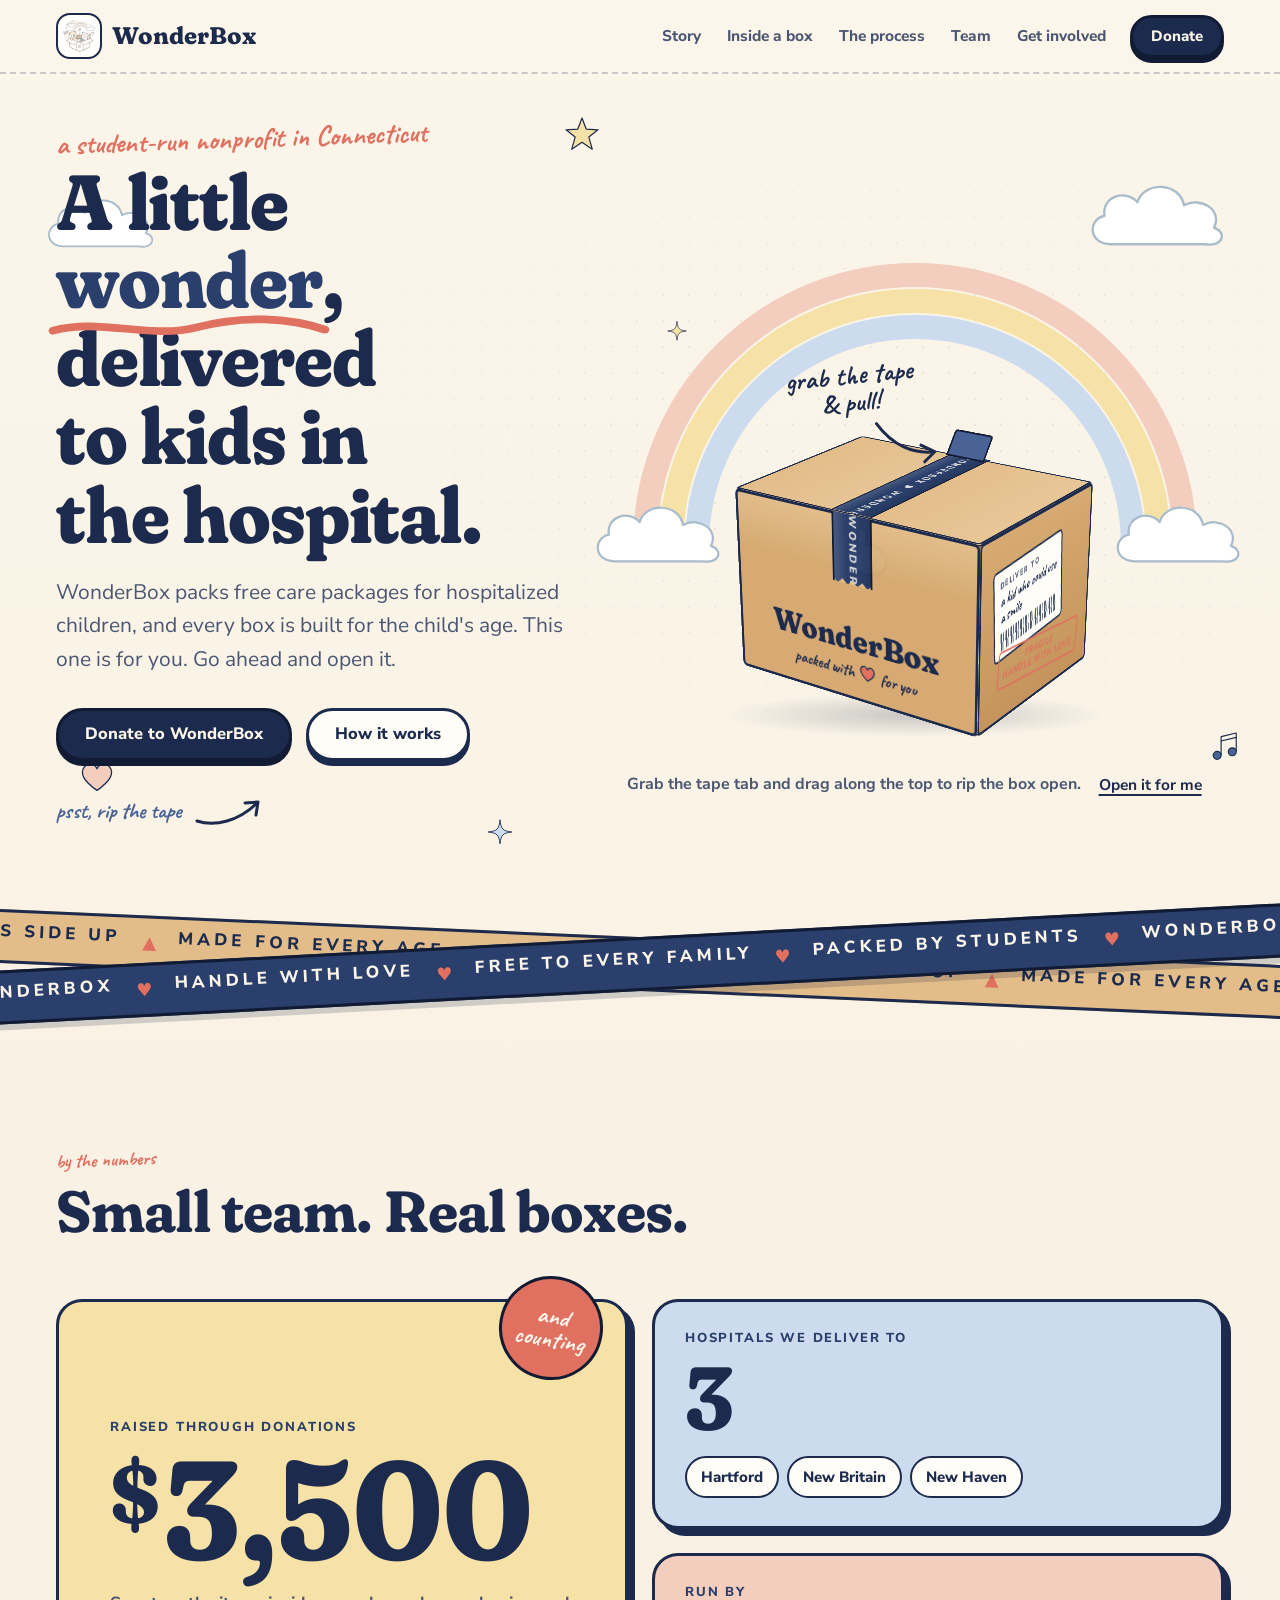
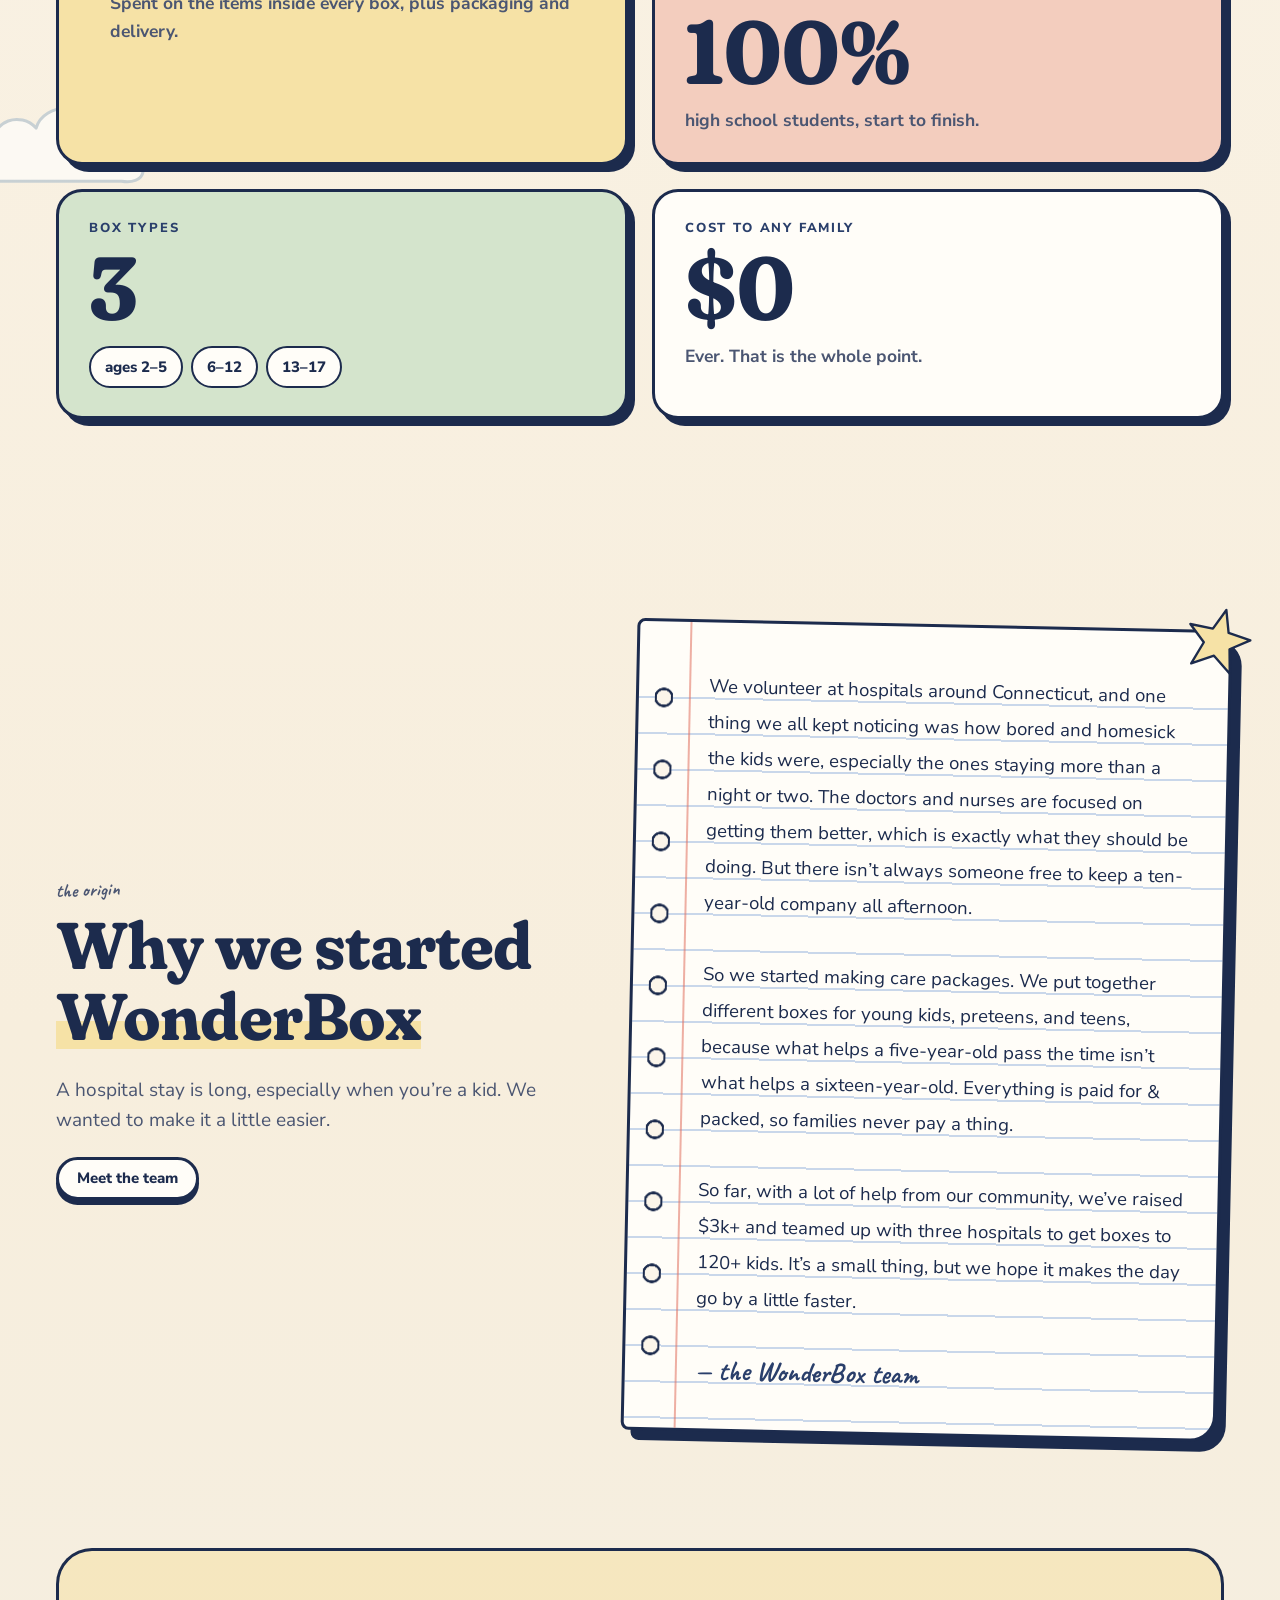
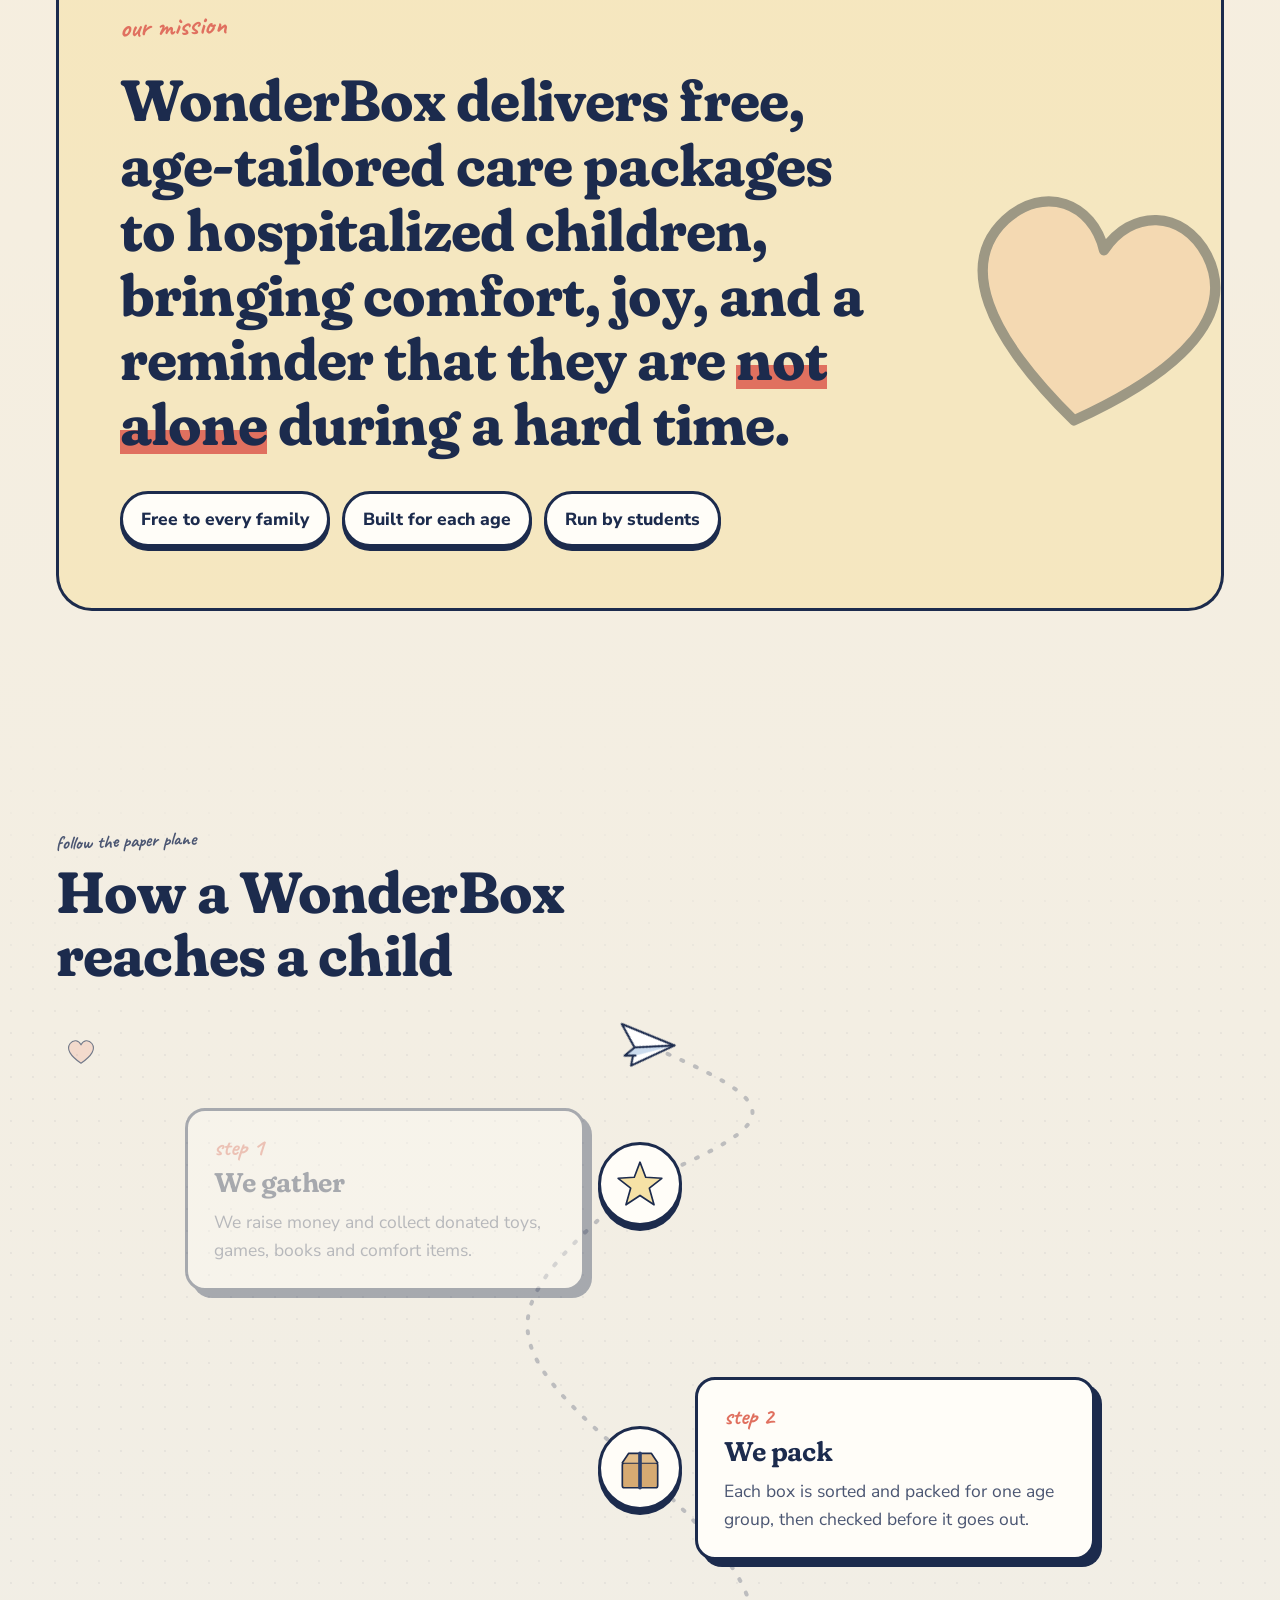
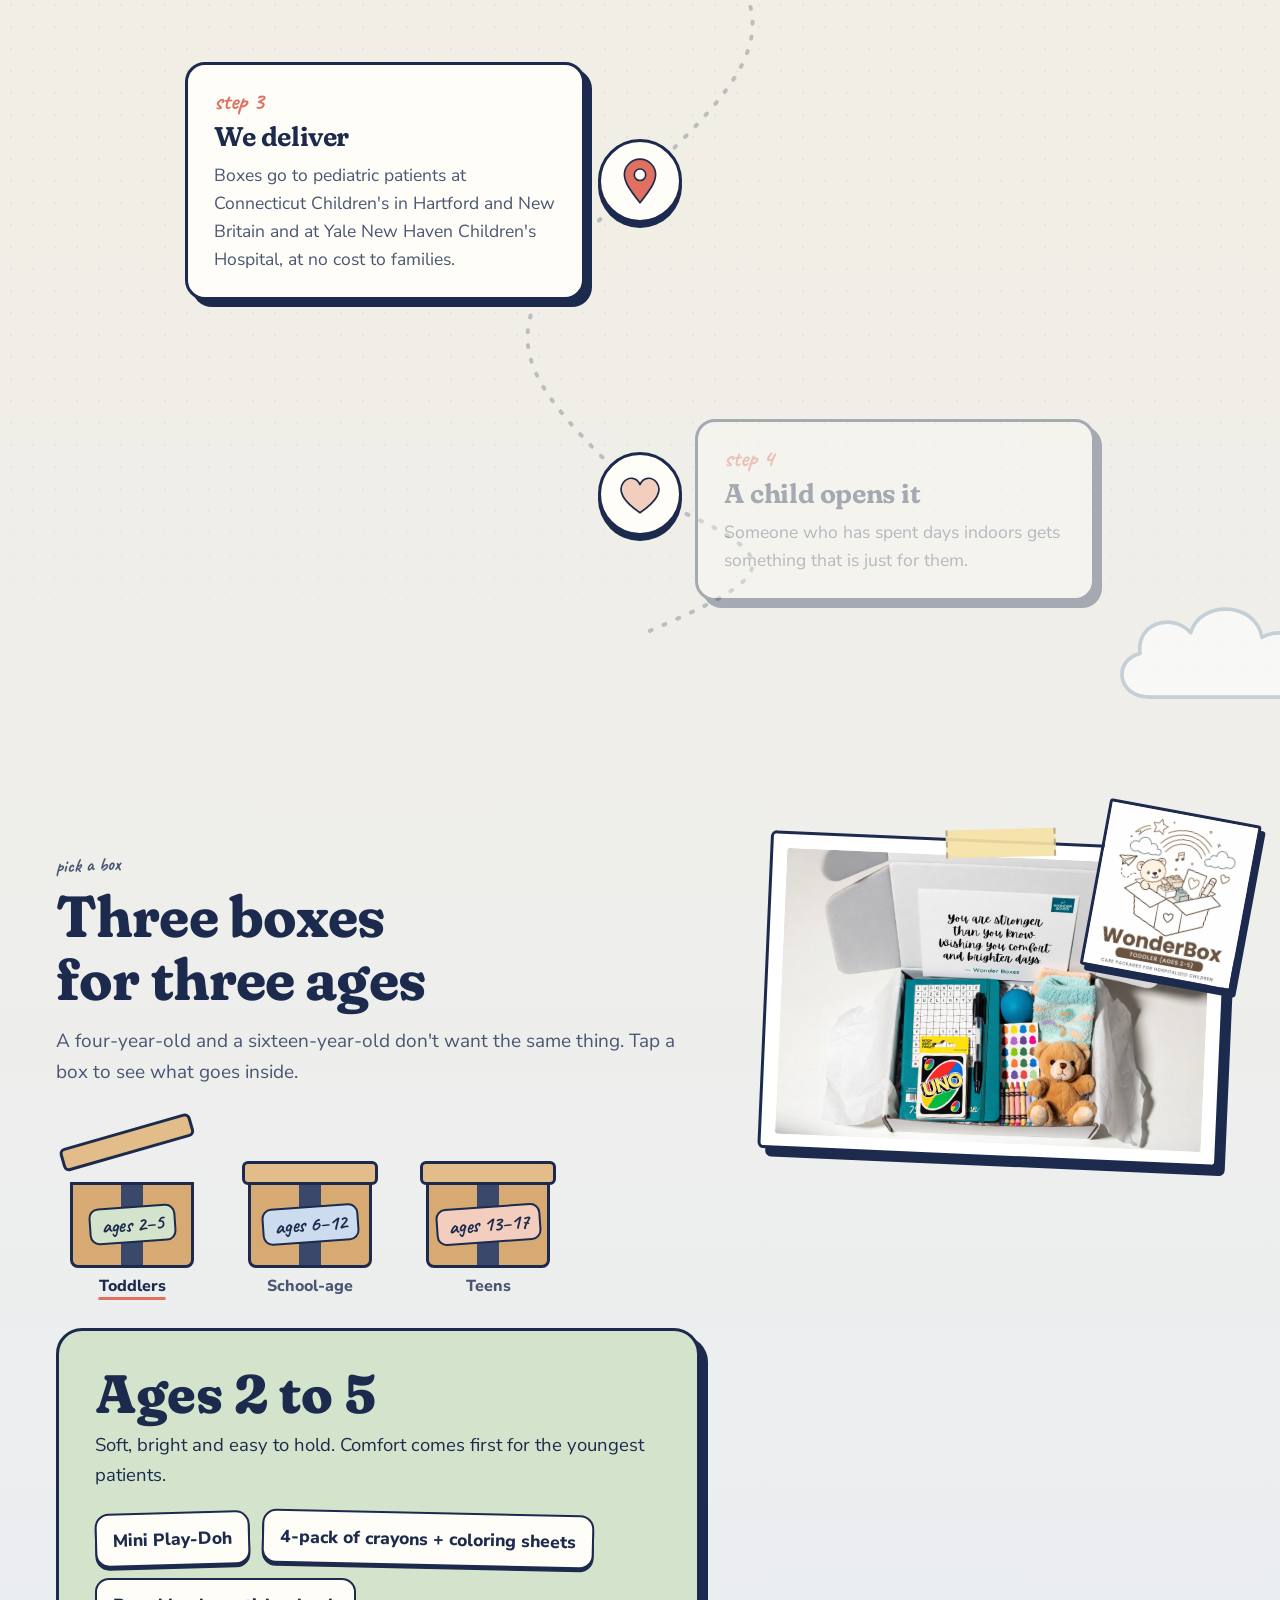
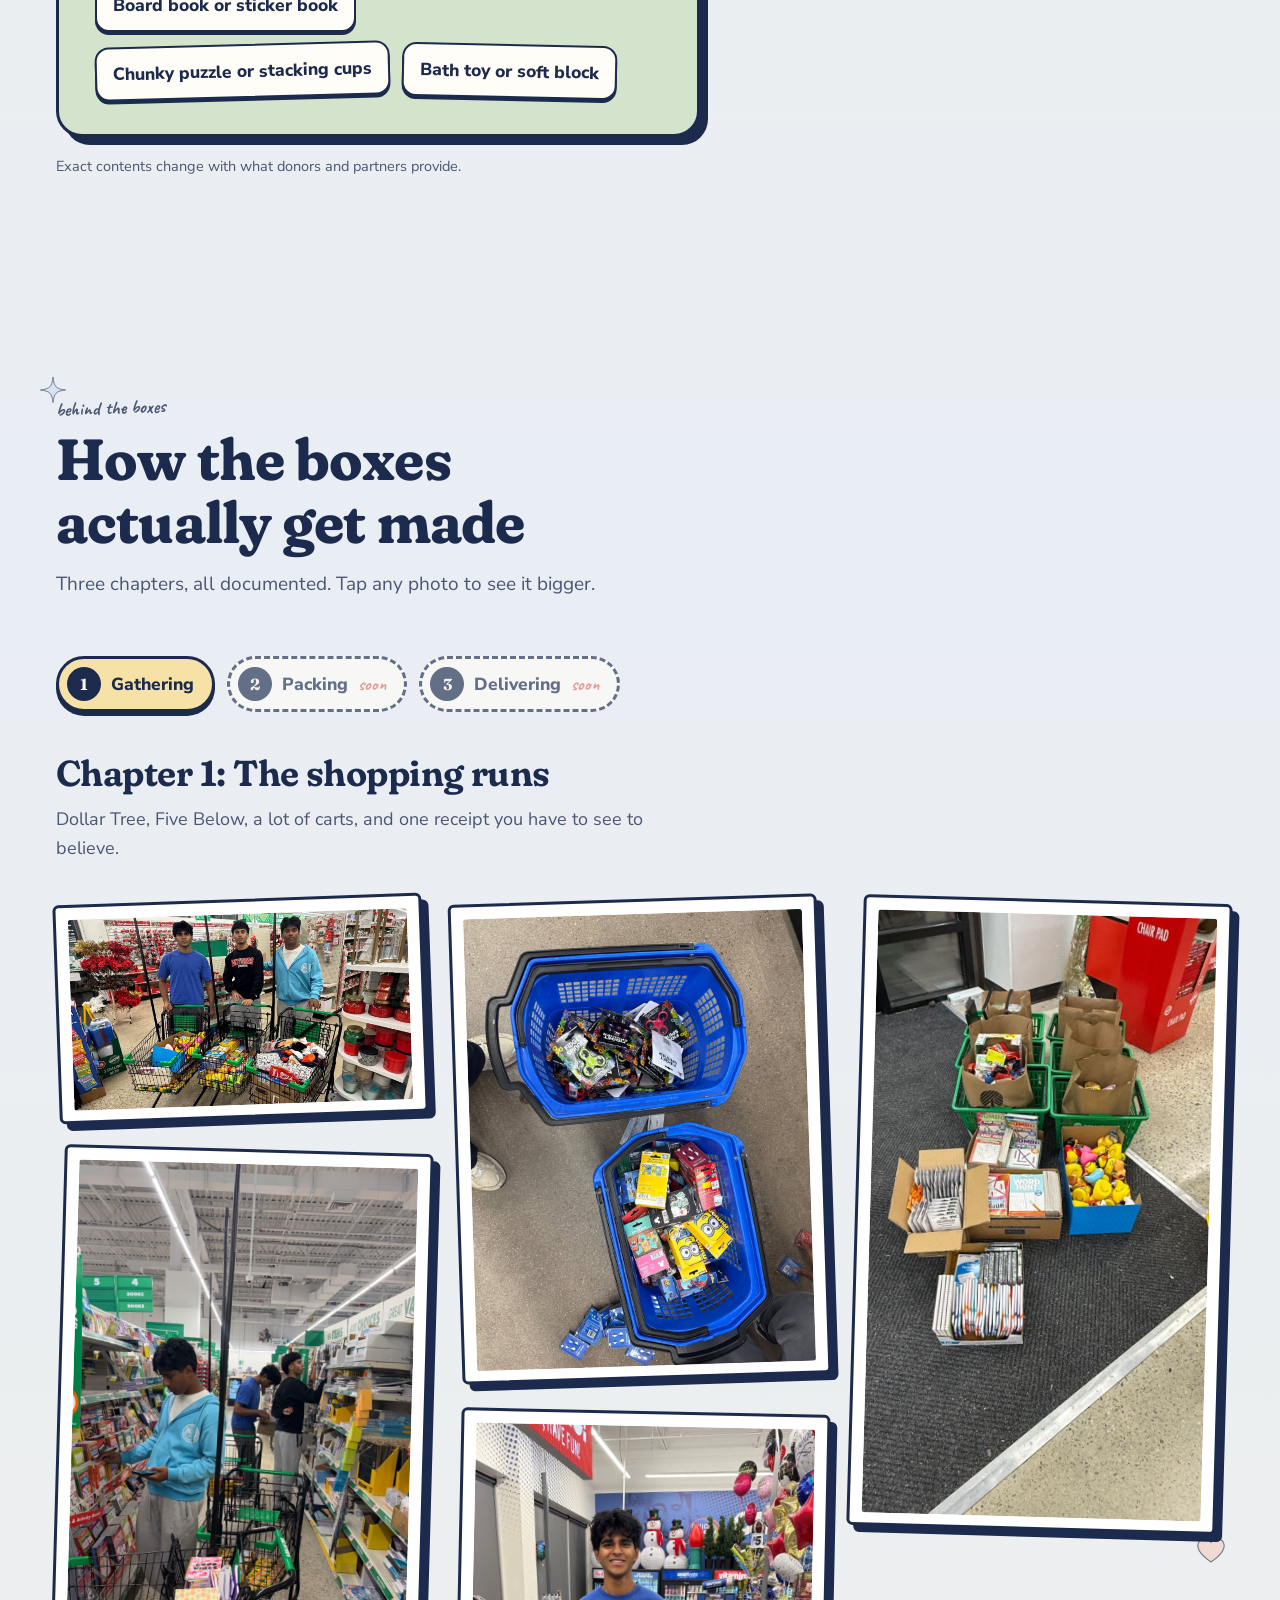
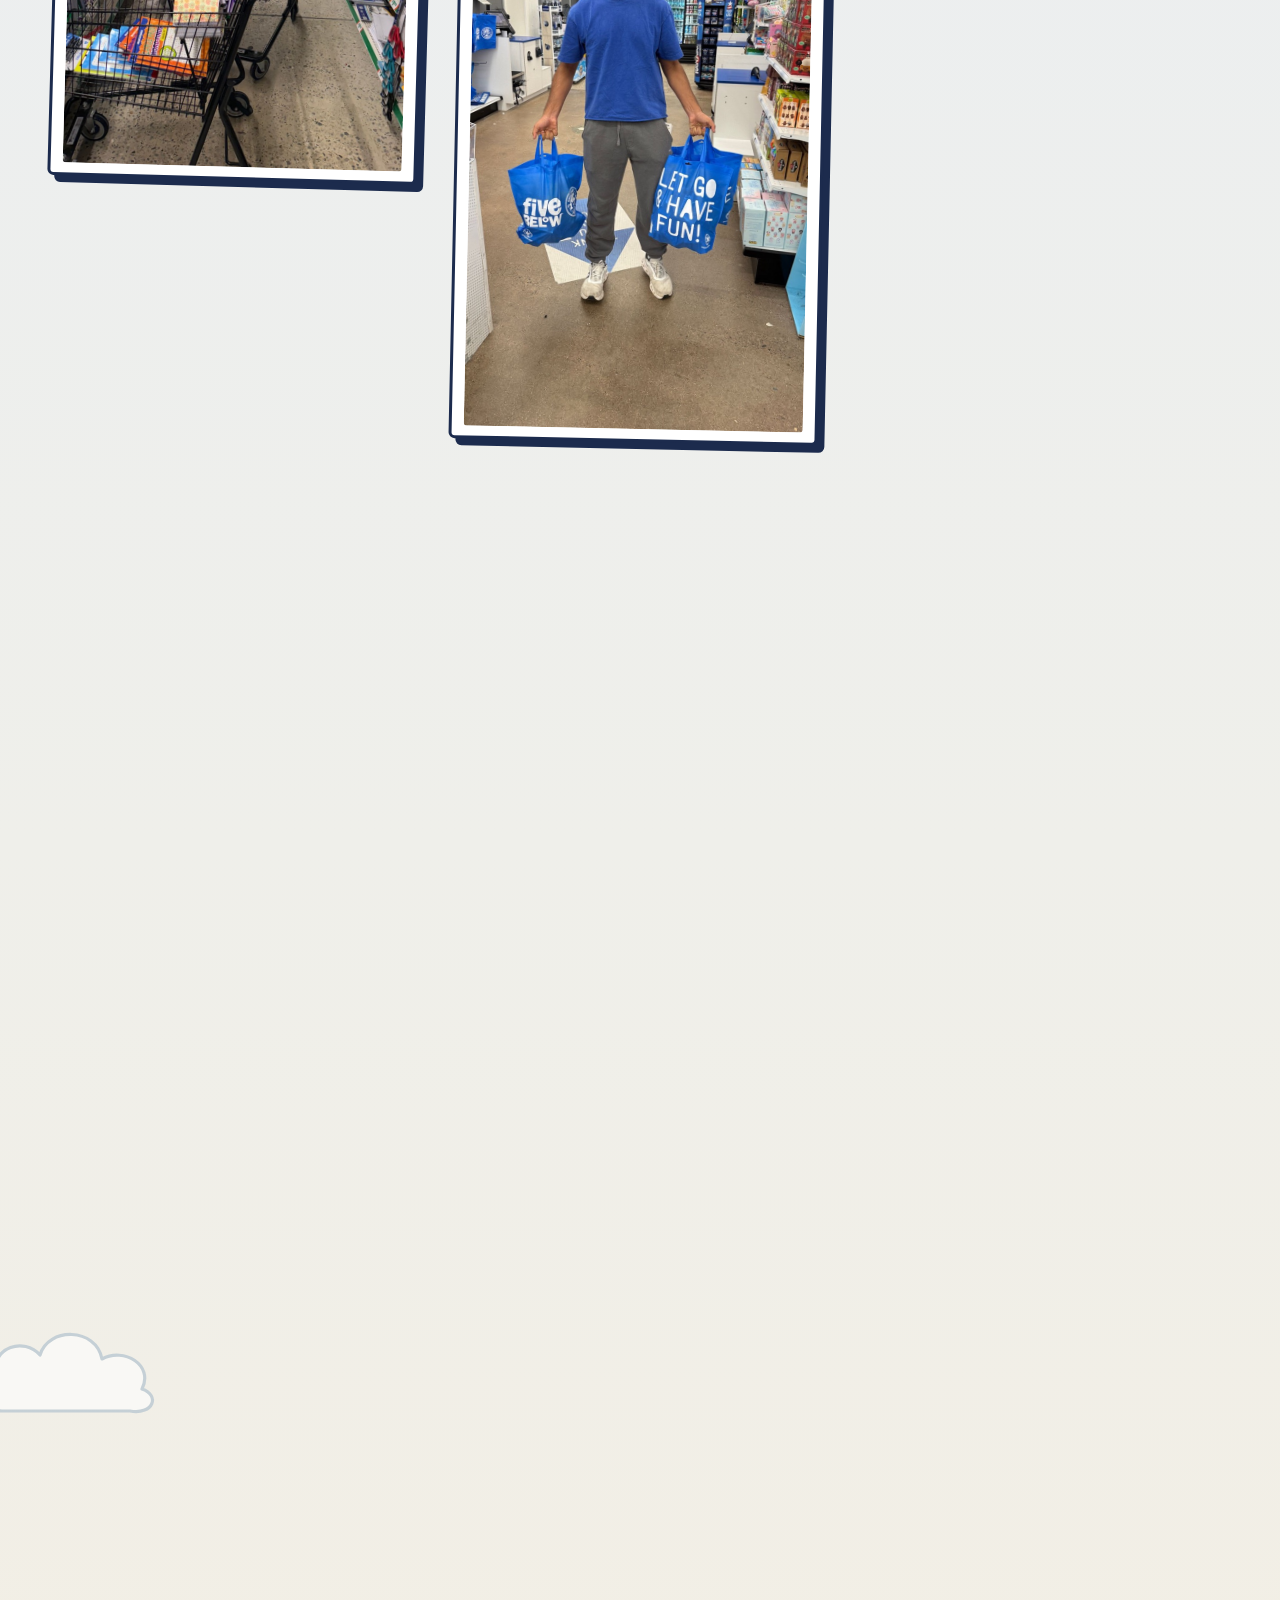
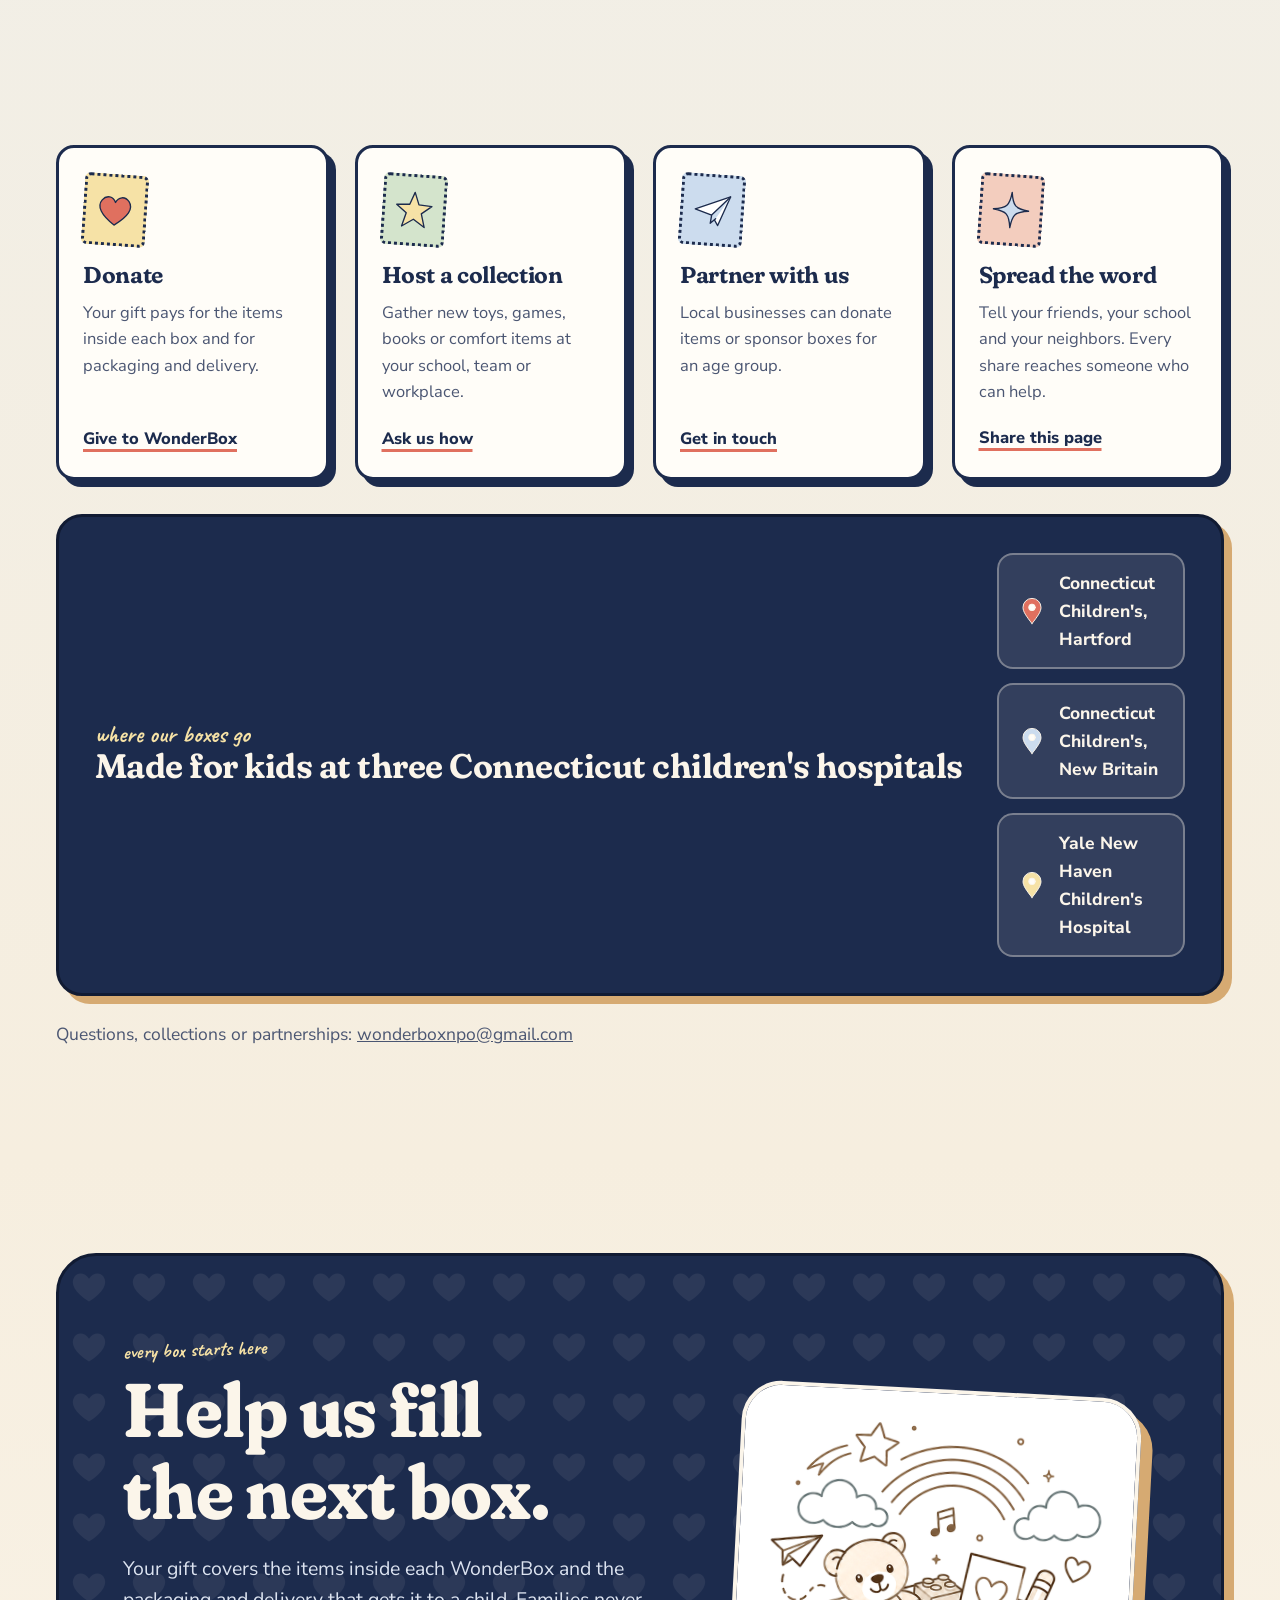
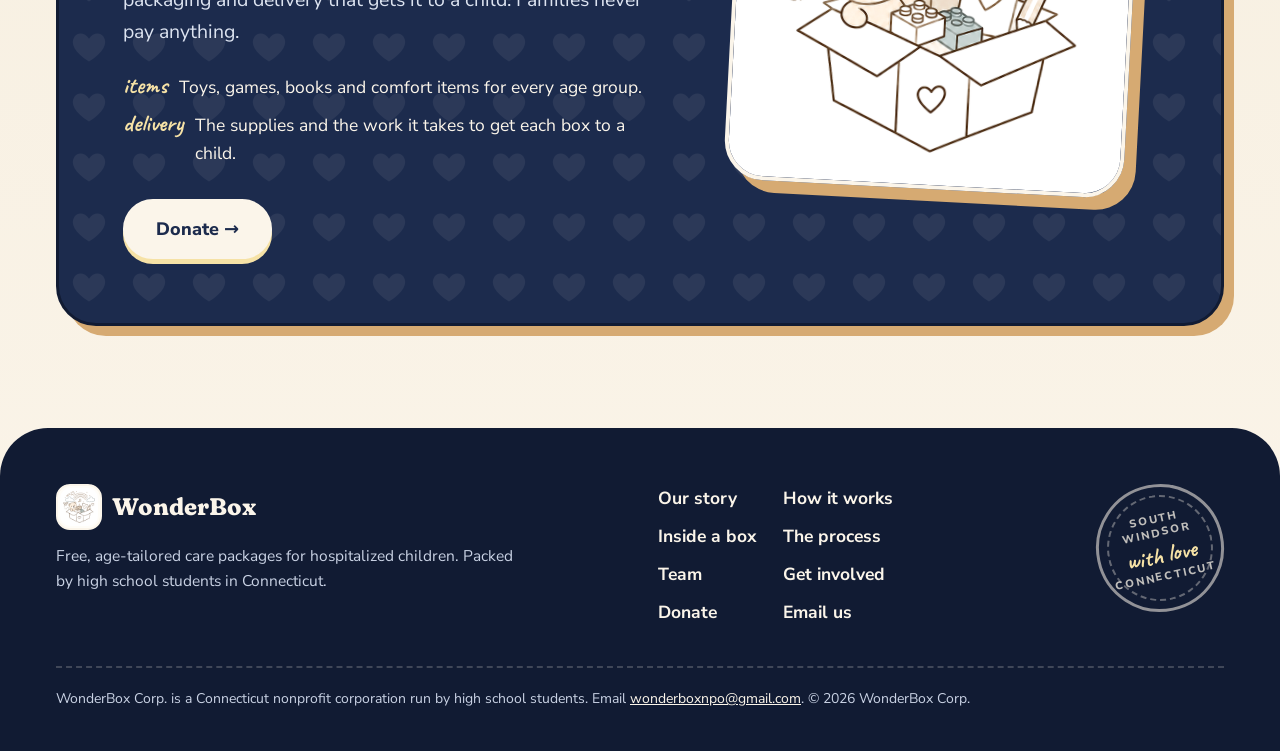
==== commit cc248d74: "New story text, no photo captions, donate buttons unlinked Co-Authored-By: Claude Sonnet 5.5 <norepl" ====
--- a/index.html
+++ b/index.html
@@ -212,16 +212,15 @@
     <div class="wrap story-grid">
       <div class="story-lead" data-reveal>
         <p class="kicker">the origin</p>
-        <h2>We saw the gap. So we <span class="hl">built the box.</span></h2>
-        <p>The care in these hospitals is incredible. But the kid in the bed still has a very long day to fill, a long way from home.</p>
+        <h2>Why we started <span class="hl">WonderBox</span></h2>
+        <p>A hospital stay is long, especially when you&rsquo;re a kid. We wanted to make it a little easier.</p>
         <p class="story-cta"><a class="btn btn-sm" href="team.html">Meet the team</a></p>
       </div>
       <div class="notebook" data-reveal style="--d:.12s">
         <svg class="dd doodle" viewBox="0 0 100 100" style="fill:var(--butter)" aria-hidden="true"><use href="#d-star"/></svg>
-        <p>We're high schoolers who volunteer in Connecticut hospitals. Between shifts you notice things: kids stuck inside for days or weeks, away from home, their friends, their stuff.</p>
-        <p>Medicine handles the illness. Nobody really has the time to make the day feel less long.</p>
-        <p>So we made that our thing. One box per age group, filled with what we'd actually want at 4, at 10, at 16. Free to the family, packed by us, handed to the kid.</p>
-        <p>No gala, no pity. Just a box, and proof that someone out there is thinking about them.</p>
+        <p>We volunteer at hospitals around Connecticut, and one thing we all kept noticing was how bored and homesick the kids were, especially the ones staying more than a night or two. The doctors and nurses are focused on getting them better, which is exactly what they should be doing. But there isn&rsquo;t always someone free to keep a ten-year-old company all afternoon.</p>
+        <p>So we started making care packages. We put together different boxes for young kids, preteens, and teens, because what helps a five-year-old pass the time isn&rsquo;t what helps a sixteen-year-old. Everything is paid for &amp; packed, so families never pay a thing.</p>
+        <p>So far, with a lot of help from our community, we&rsquo;ve raised $3k+ and teamed up with three hospitals to get boxes to 120+ kids. It&rsquo;s a small thing, but we hope it makes the day go by a little faster.</p>
         <p class="sig">&mdash; the WonderBox team</p>
       </div>
     </div>
@@ -291,7 +290,6 @@
       </div>
       <figure class="polaroid" data-reveal style="--d:.1s">
         <img src="img/sample-box.jpg" alt="An open care package with a teddy bear, UNO cards, a puzzle notebook, crayons, stickers, fuzzy socks and a card reading 'You are stronger than you know.'" width="1168" height="784" loading="lazy">
-        <figcaption>a packed box, ready to go</figcaption>
         <img class="sticker-photo" src="img/age-sticker.jpg" alt="The WonderBox age sticker for the toddler box" width="700" height="769" loading="lazy">
       </figure>
     </div>
@@ -319,7 +317,7 @@
         <div class="soon-card" data-reveal style="--d:.1s"><b>Chapter 3</b><h3>Delivering them</h3><p>Photos from the hospital drop-offs are coming soon.</p></div>
       </div>
     </div>
-    <dialog class="lightbox" id="lightbox" aria-label="Photo viewer"><img alt=""><p></p><button class="round lb-x" type="button" id="lbClose" aria-label="Close photo">&times;</button><div class="lb-nav"><button class="round" type="button" id="lbPrev" aria-label="Previous photo">&larr;</button><button class="round" type="button" id="lbNext" aria-label="Next photo">&rarr;</button></div></dialog>
+    <dialog class="lightbox" id="lightbox" aria-label="Photo viewer"><img alt=""><button class="round lb-x" type="button" id="lbClose" aria-label="Close photo">&times;</button><div class="lb-nav"><button class="round" type="button" id="lbPrev" aria-label="Previous photo">&larr;</button><button class="round" type="button" id="lbNext" aria-label="Next photo">&rarr;</button></div></dialog>
   </section>
 
    <section class="band help" id="help">
@@ -356,7 +354,7 @@
           <div><b>items</b><span>Toys, games, books and comfort items for every age group.</span></div>
           <div><b>delivery</b><span>The supplies and the work it takes to get each box to a child.</span></div>
         </div>
-        <a class="btn btn-cream js-donate" href="#donate">Donate on Givebutter &rarr;</a>
+        <a class="btn btn-cream js-donate" href="#donate">Donate &rarr;</a>
         <div class="shot" data-shot hidden><img alt="Screenshot of the WonderBox fundraising page on Givebutter"></div>
       </div>
       <div class="jar" aria-hidden="true">
@@ -391,7 +389,6 @@
 <script>
 (() => {
   // Fundraiser link used by every Donate button.
-  const DONATE_URL = "https://givebutter.com/WonderBoxFundraisingDrive?s=6O8smw";
   // Photos for the strip and the Photos page in the box. Add files to img/ and list them here.
   const PHOTOS = [
     { src: "img/shop-01.jpg", caption: "the cart crew", alt: "Three team members standing behind three full shopping carts" },
@@ -415,7 +412,7 @@
   const wait = ms => new Promise(r => setTimeout(r, reduce ? 0 : ms));
 
   function wireDonate(root) {
-    $$(".js-donate", root).forEach(a => { a.href = DONATE_URL; a.target = "_blank"; a.rel = "noopener"; });
+    $$(".js-donate", root).forEach(a => { a.removeAttribute("href"); a.setAttribute("role", "button"); a.tabIndex = 0; });
   }
   function wireShots(root) {
     $$("[data-shot]", root).forEach(el => {
@@ -777,15 +774,14 @@
   });
 
   /* ---------- Process gallery ---------- */
-  const mason = $("#mason"), lb = $("#lightbox"), lbImg = $("img", lb), lbCap = $("p", lb);
+  const mason = $("#mason"), lb = $("#lightbox"), lbImg = $("img", lb);
   let lbI = 0;
-  function showLb(i) { lbI = (i + PHOTOS.length) % PHOTOS.length; lbImg.src = PHOTOS[lbI].src; lbImg.alt = PHOTOS[lbI].alt; lbCap.textContent = PHOTOS[lbI].caption; }
+  function showLb(i) { lbI = (i + PHOTOS.length) % PHOTOS.length; lbImg.src = PHOTOS[lbI].src; lbImg.alt = PHOTOS[lbI].alt; }
   PHOTOS.forEach((ph, i) => {
     const f = document.createElement("figure"); f.className = "pol"; f.dataset.reveal = ""; f.style.setProperty("--r", [-2, 1.6, -1, 2.2, -1.8, 1.2][i % 6] + "deg");
-    const b = document.createElement("button"); b.type = "button"; b.setAttribute("aria-label", "View photo: " + ph.caption);
+    const b = document.createElement("button"); b.type = "button"; b.setAttribute("aria-label", "View photo: " + ph.alt);
     const img = new Image(); img.src = ph.src; img.alt = ph.alt; img.loading = "lazy"; img.width = 1000; img.height = 1000;
-    const cap = document.createElement("figcaption"); cap.textContent = ph.caption;
-    b.appendChild(img); f.append(b, cap); mason.appendChild(f); io.observe(f);
+    b.appendChild(img); f.append(b); mason.appendChild(f); io.observe(f);
     b.addEventListener("click", () => { showLb(i); lb.showModal(); });
   });
   $("#lbClose").addEventListener("click", () => lb.close());
--- a/styles.css
+++ b/styles.css
@@ -224,10 +224,12 @@
 .hl { background: linear-gradient(transparent 56%, var(--butter) 56% 90%, transparent 90%) no-repeat 0 0 / 0% 100%; transition: background-size 1.1s .35s cubic-bezier(.6, 0, .3, 1); color: inherit; }
 .in .hl, .hl.in { background-size: 100% 100%; }
 .story-lead p { margin-top: 22px; font-size: 19px; color: var(--ink-soft); max-width: 28em; }
-.notebook { position: relative; padding: 46px 34px 40px 70px; background: var(--paper) repeating-linear-gradient(transparent 0 34px, #D8E2F0 34px 36px) 0 30px / 100% 100% no-repeat; border: 3px solid var(--navy); border-radius: 8px 26px 26px 8px; box-shadow: 10px 10px 0 var(--navy); font-size: 18.5px; line-height: 36px; transform: rotate(1.2deg); }
+.notebook { position: relative; padding: 46px 34px 40px 70px; background: var(--paper) repeating-linear-gradient(transparent 0 29px, #C9D7EA 29px 31px, transparent 31px 36px) 0 46px / 100% 100% no-repeat; border: 3px solid var(--navy); border-radius: 8px 26px 26px 8px; box-shadow: 10px 10px 0 var(--navy); font-size: 18.5px; line-height: 36px; transform: rotate(1.2deg); }
 .notebook::before { content: ""; position: absolute; left: 50px; top: 0; bottom: 0; width: 2px; background: var(--coral); opacity: .55; }
 .notebook::after { content: ""; position: absolute; left: 16px; top: 40px; bottom: 40px; width: 18px; background: radial-gradient(circle, var(--cream) 0 7px, var(--navy) 7.5px 9.5px, transparent 10px) 0 0 / 18px 72px repeat-y; }
+.notebook p { margin: 0; }
 .notebook p + p { margin-top: 36px; }
+.js-donate { cursor: pointer; }
 .notebook .sig { font: 700 28px/36px var(--hand); color: var(--navy-2); }
 .notebook .doodle { position: absolute; right: -26px; top: -30px; width: 74px; transform: rotate(14deg); }
 @media (max-width: 900px) { .story-grid { grid-template-columns: minmax(0, 1fr); } .notebook { padding: 40px 22px 34px 56px; } .notebook::before { left: 40px; } .notebook::after { left: 10px; } }
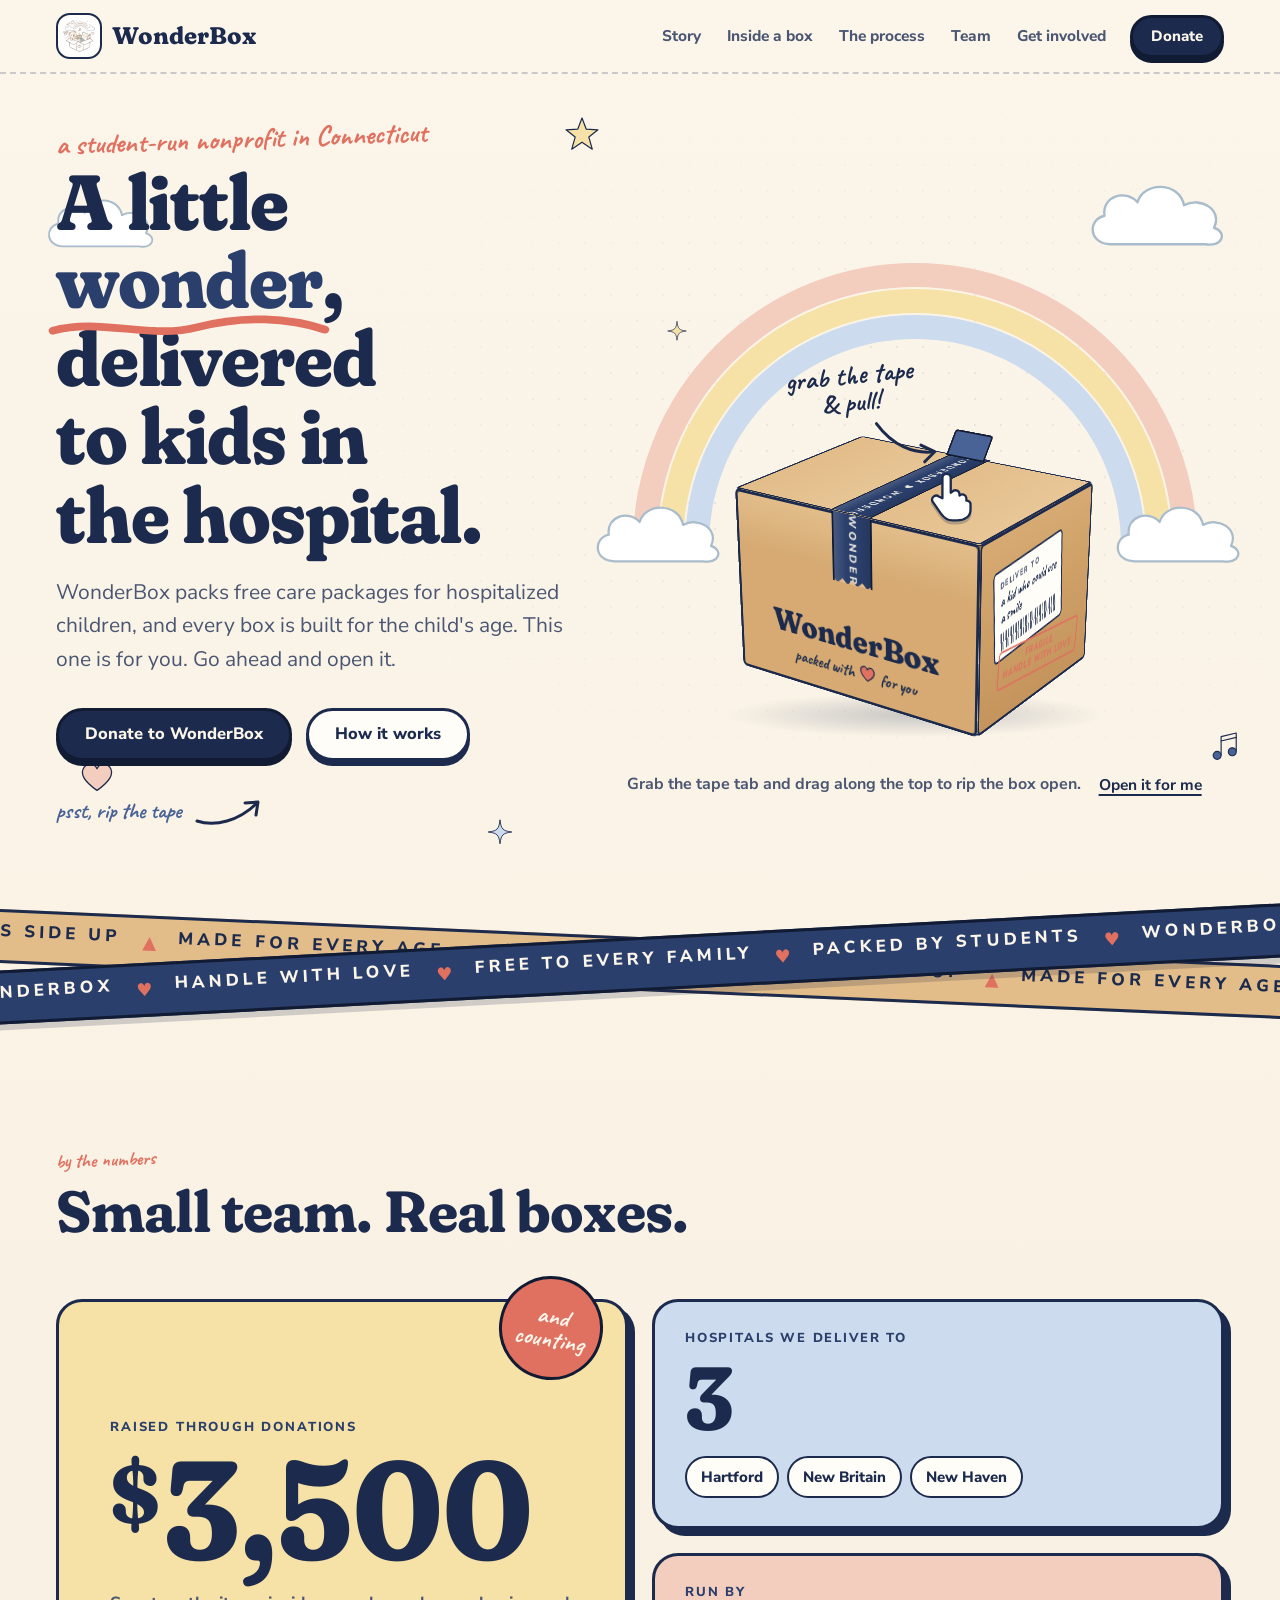
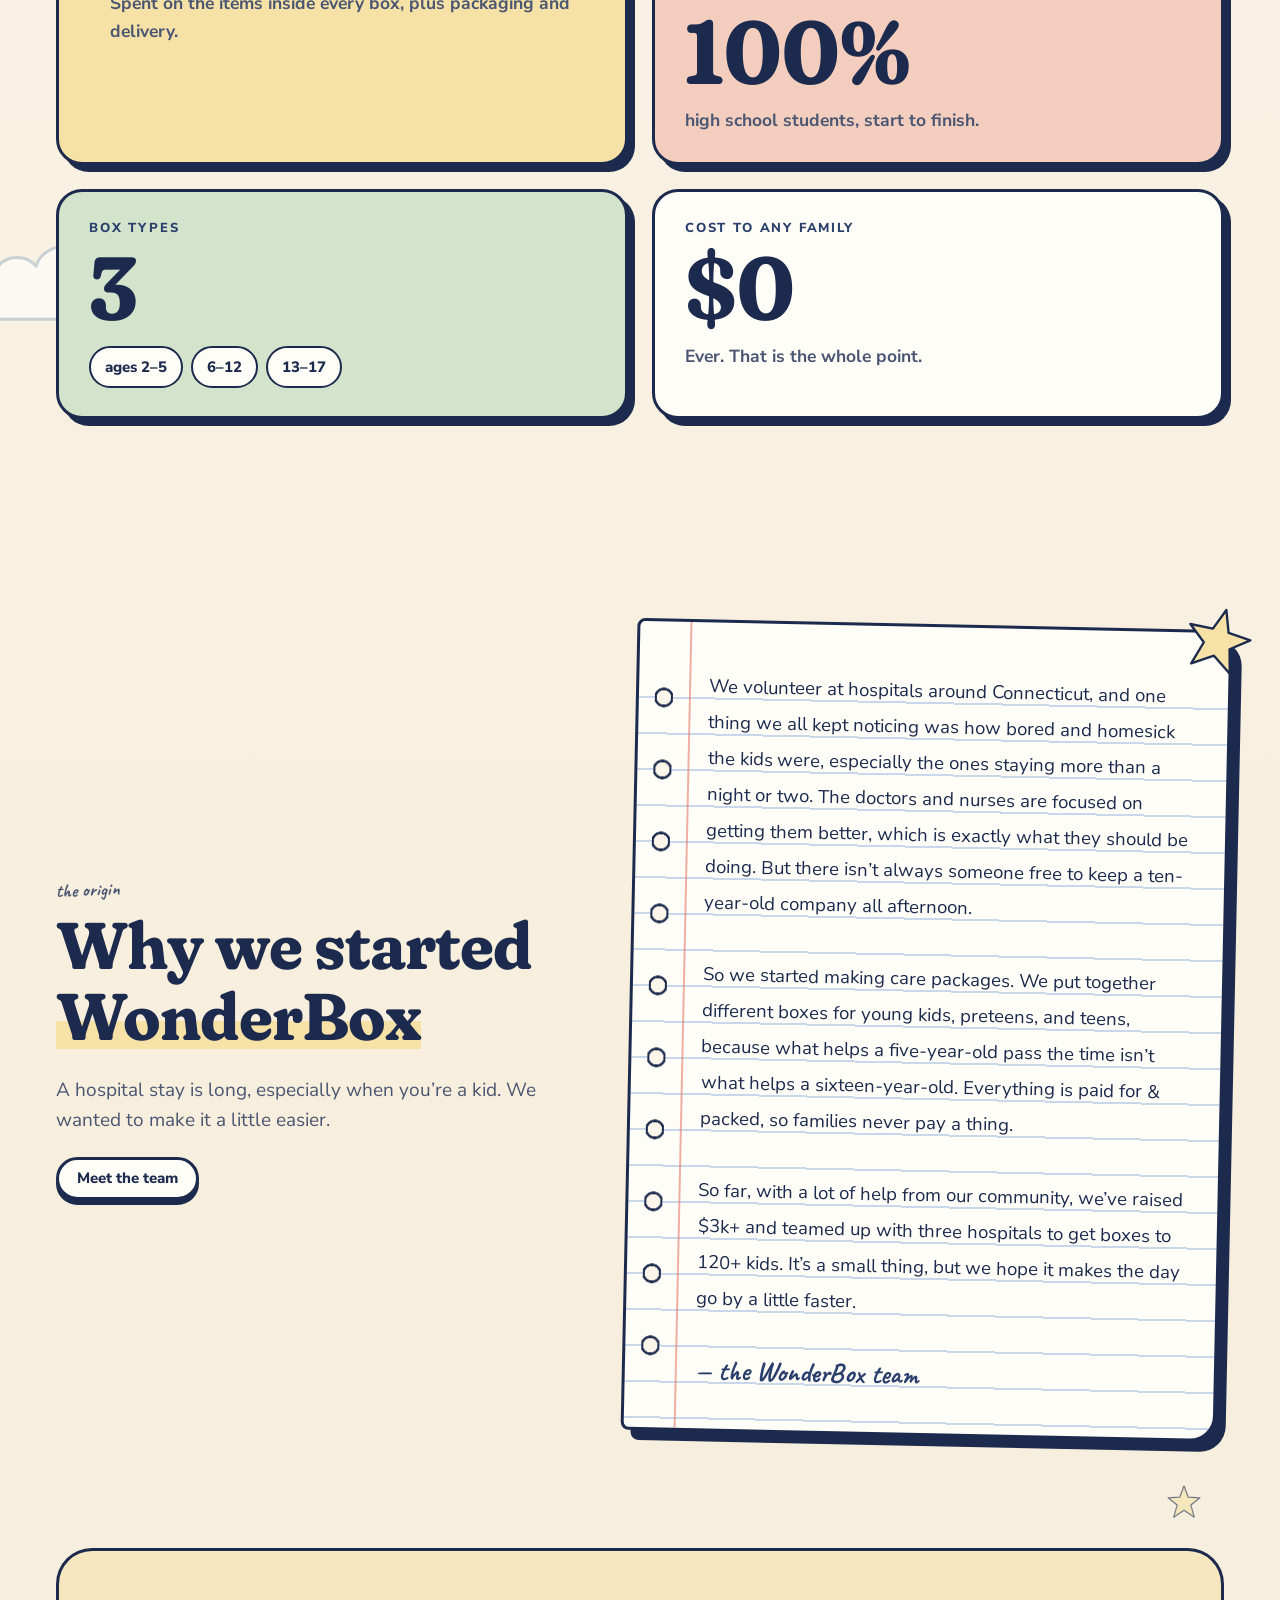
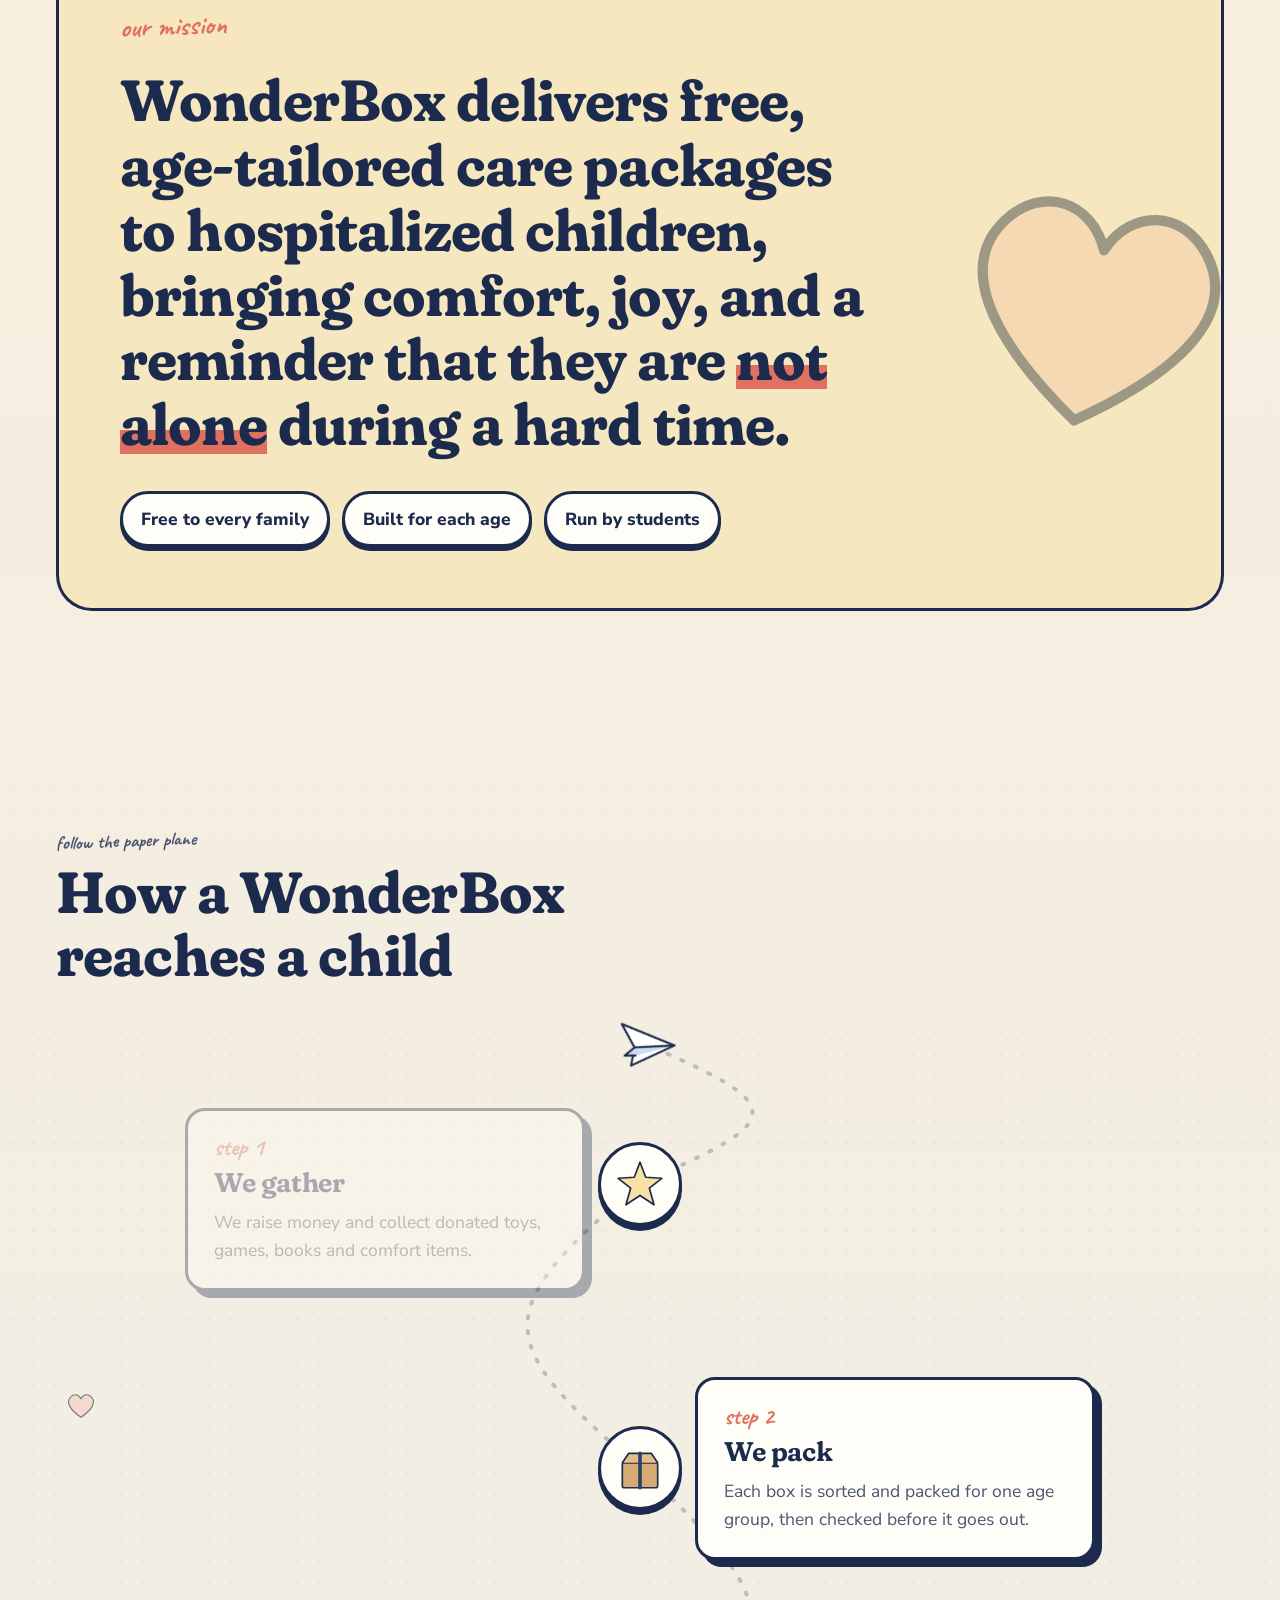
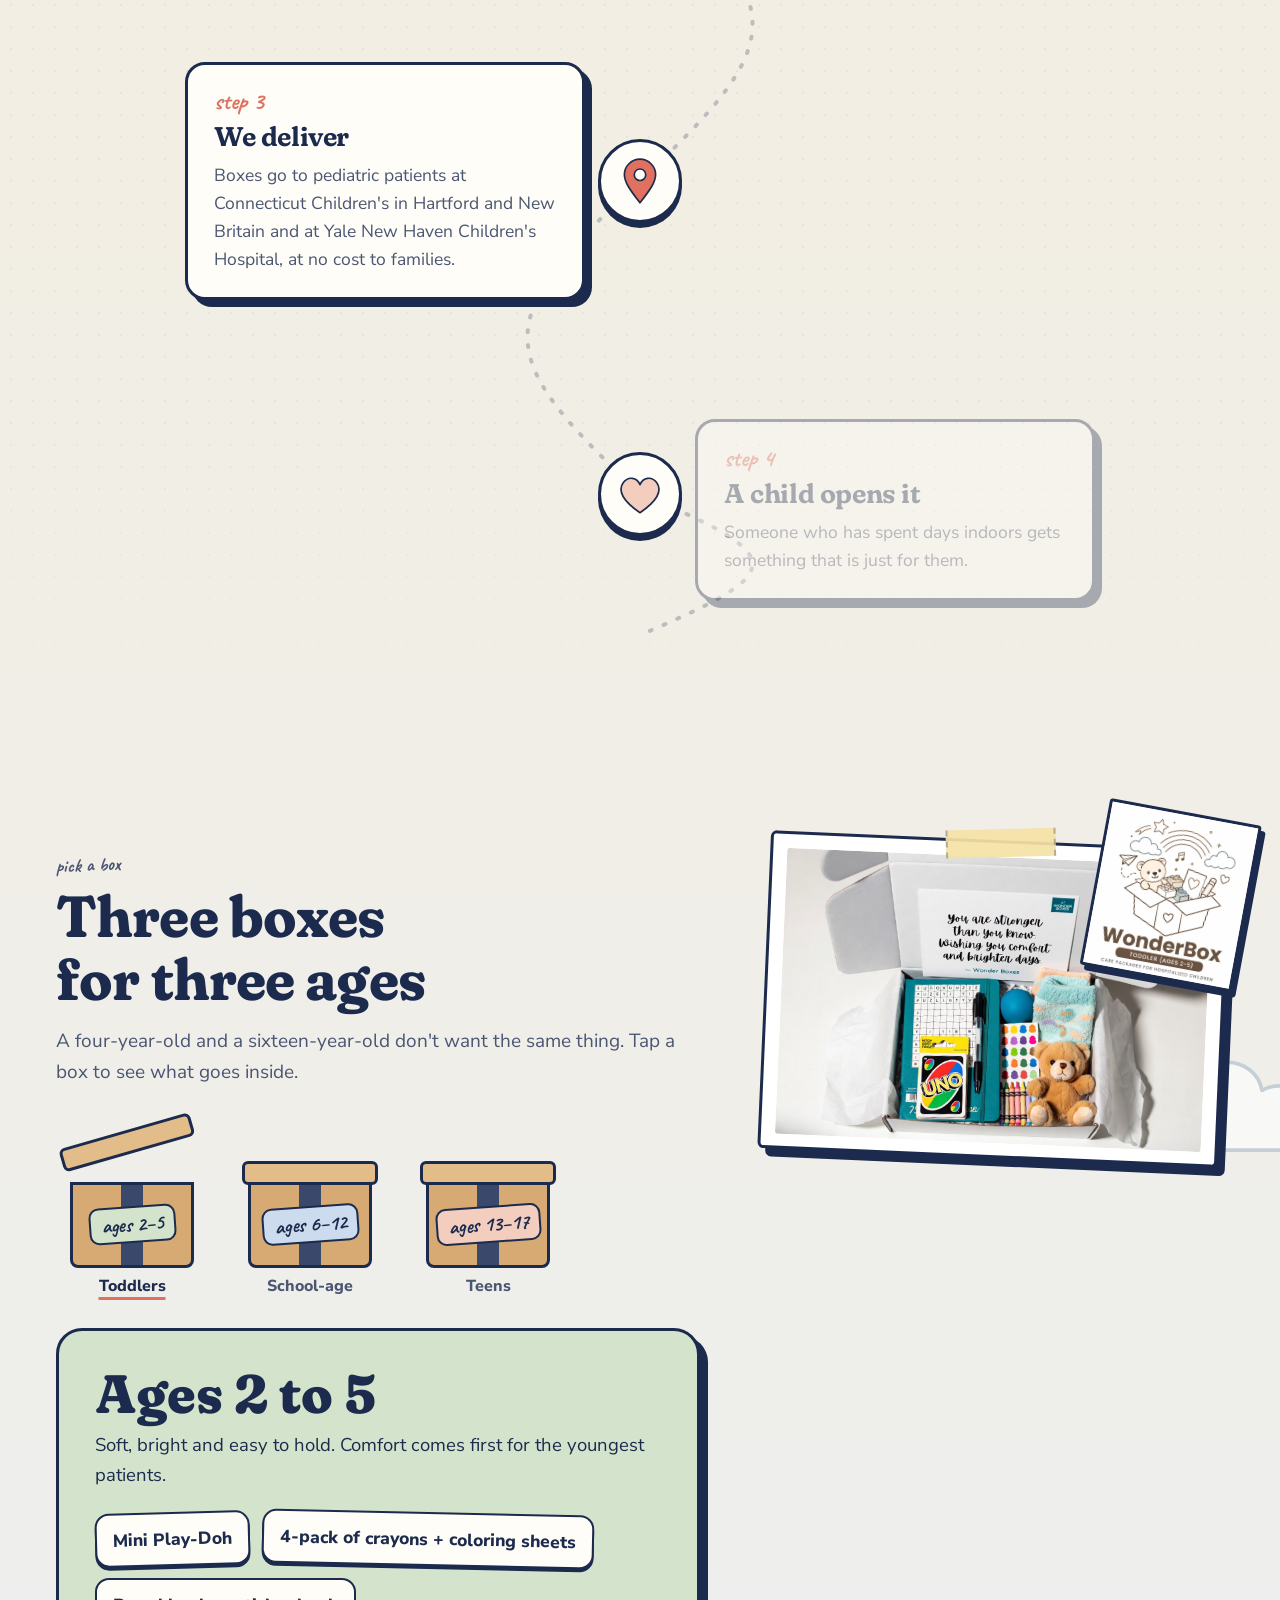
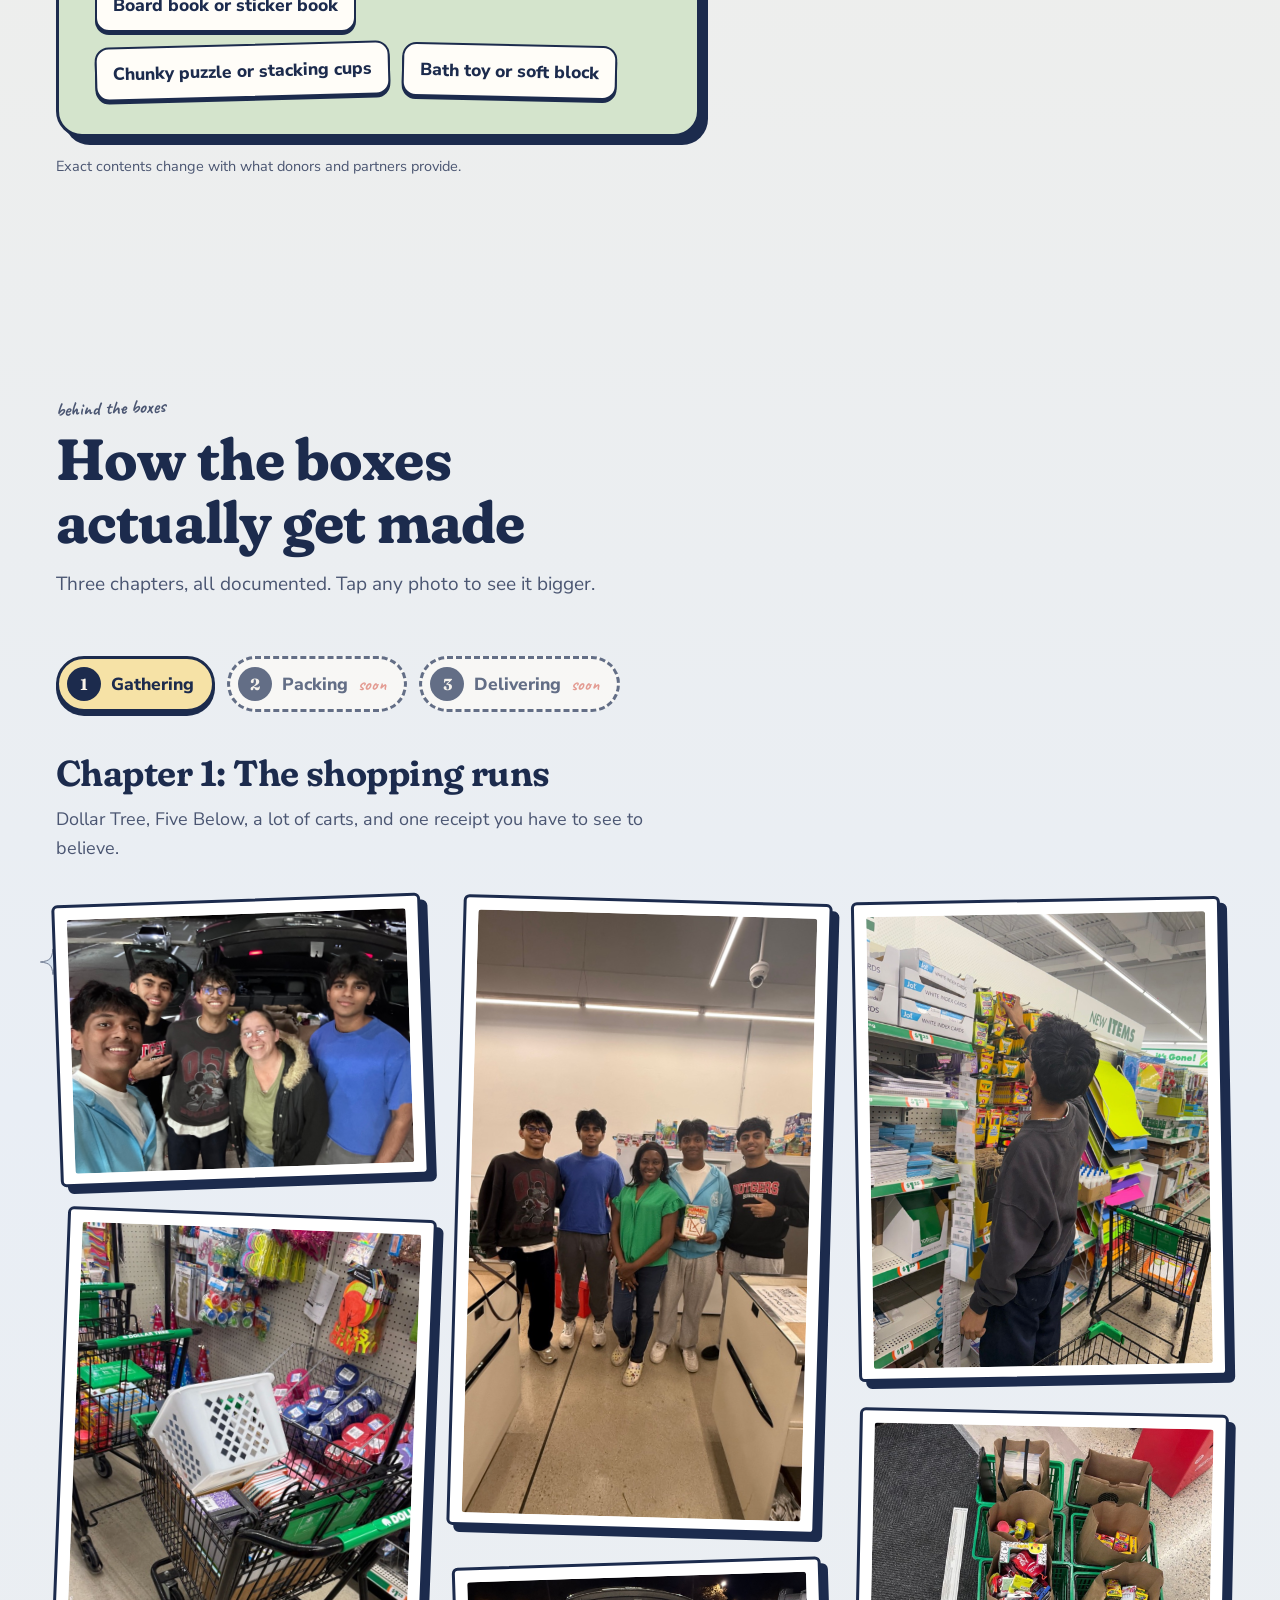
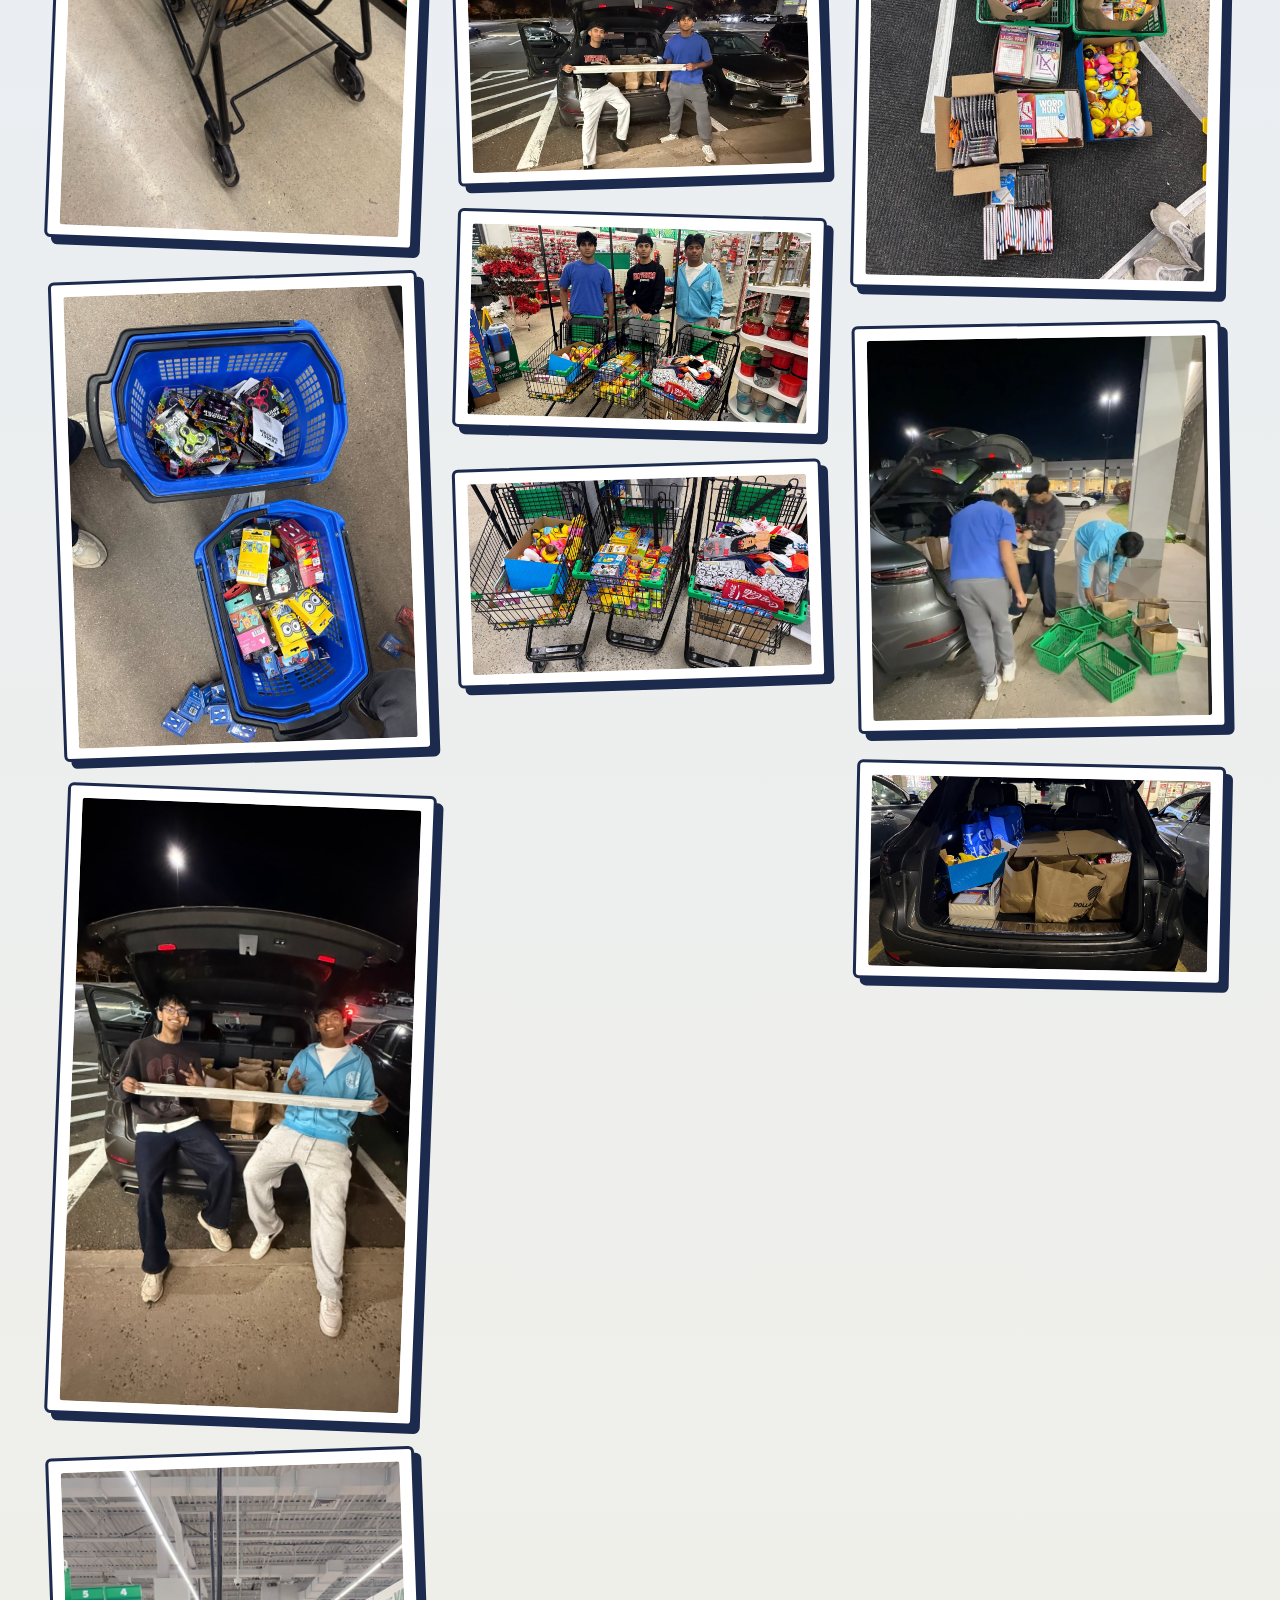
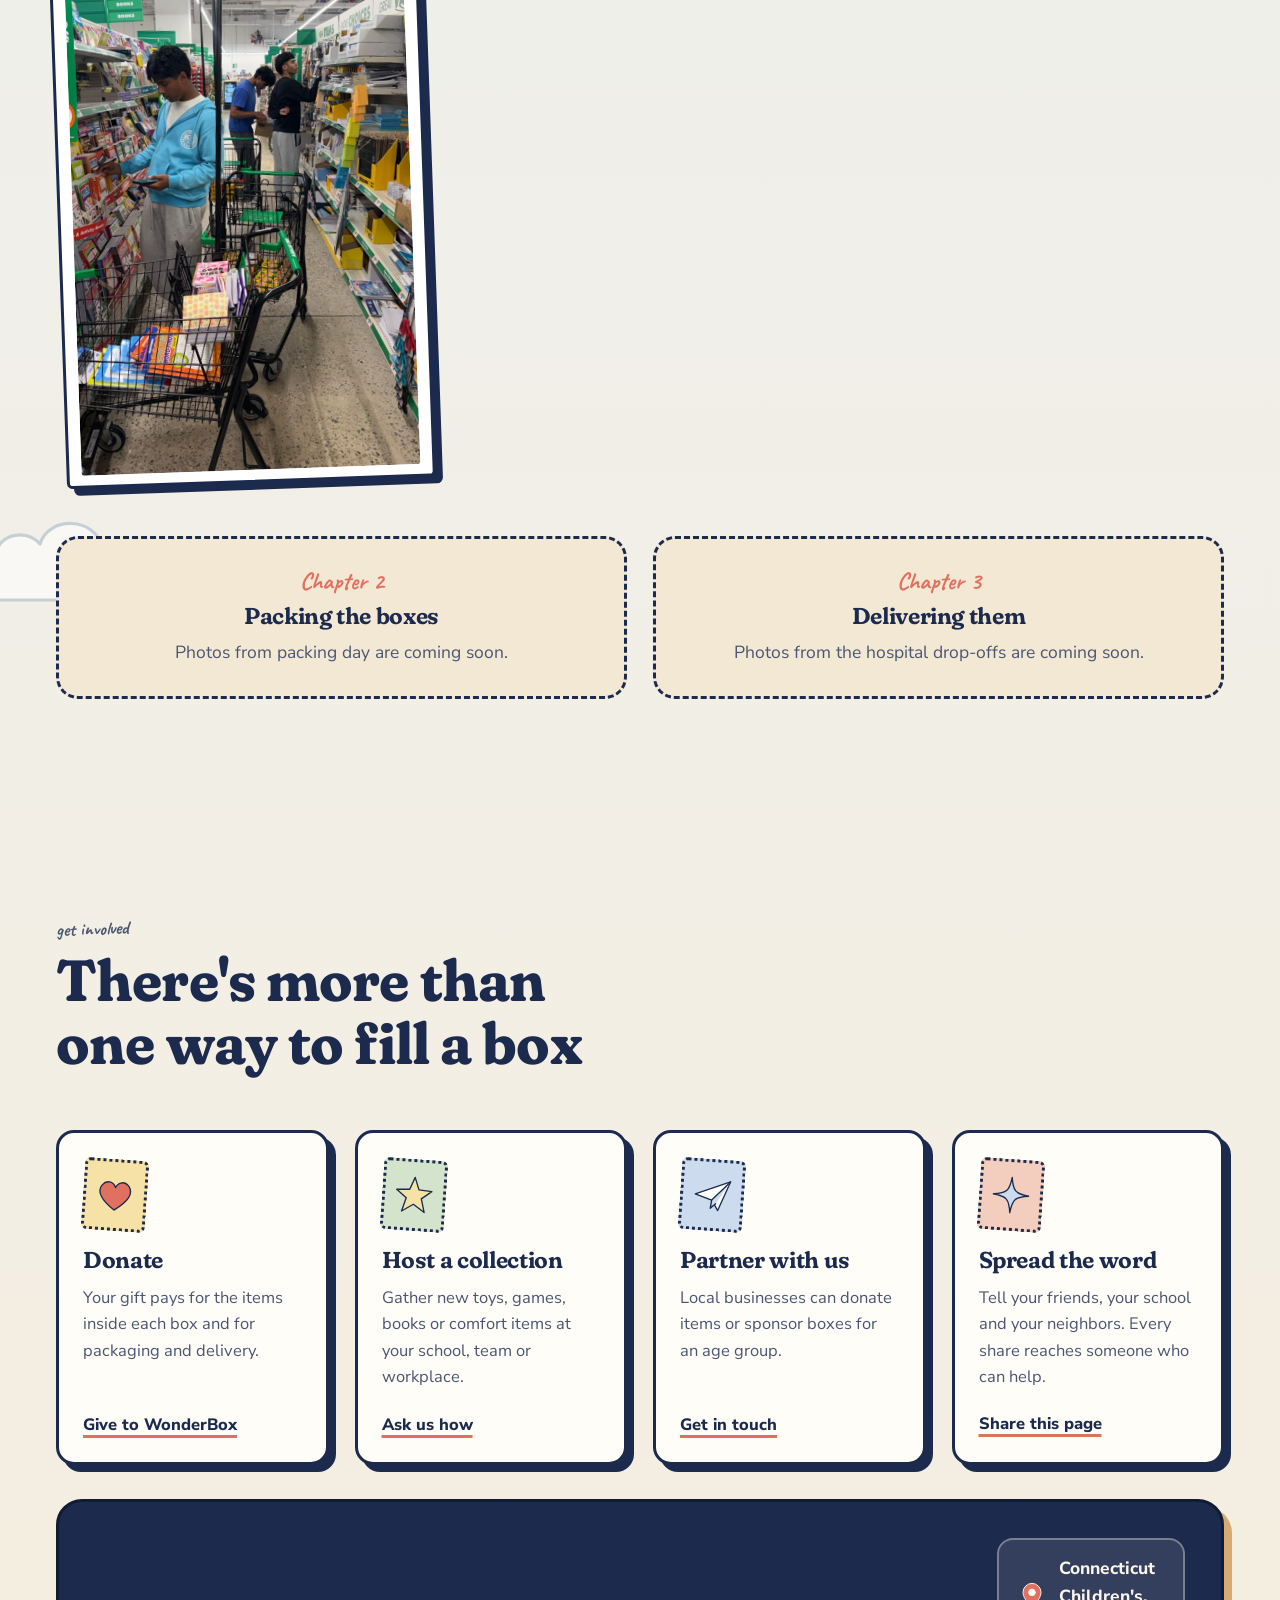
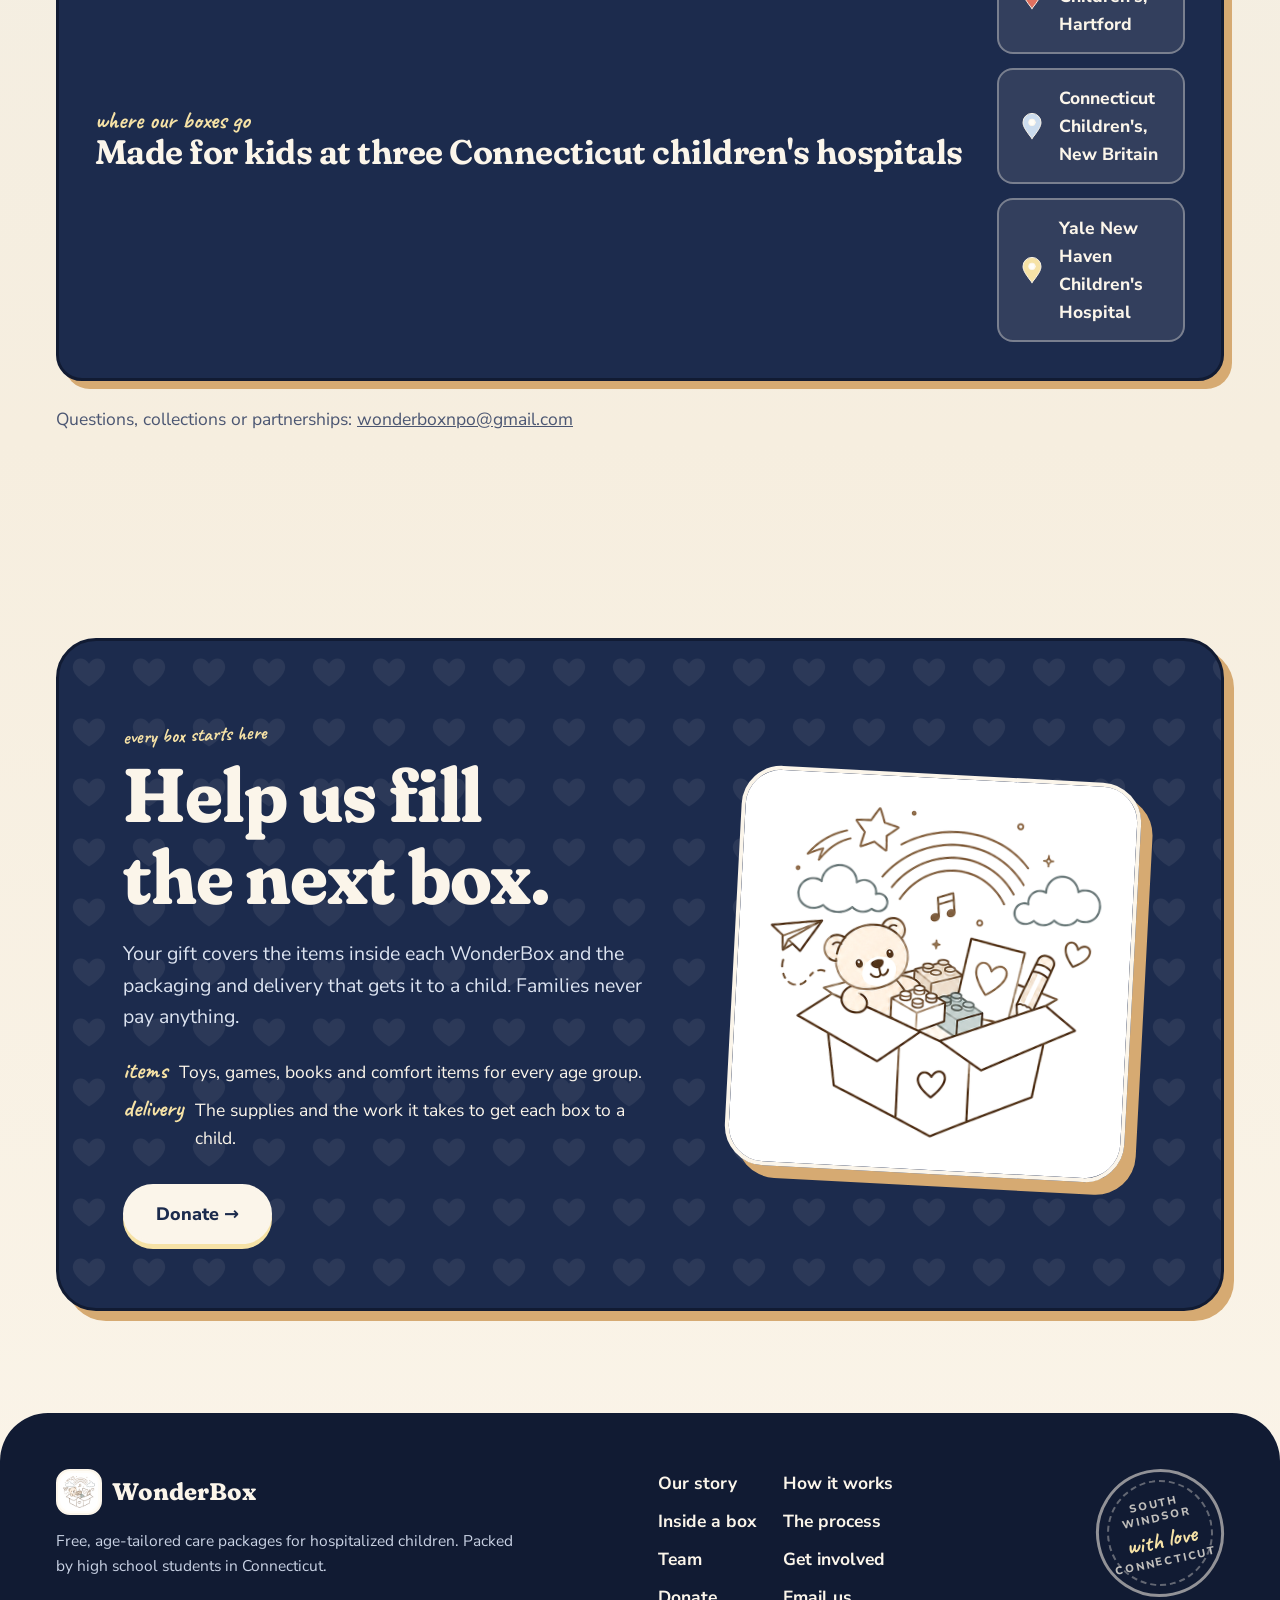
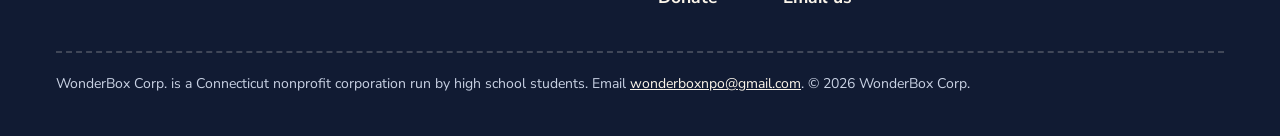
==== commit 5f7ffbcd: "Photo gallery order, new team page with checkout belt, four team cards Co-Authored-By: Claude Sonnet" ====
--- a/index.html
+++ b/index.html
@@ -391,17 +391,19 @@
   // Fundraiser link used by every Donate button.
   // Photos for the strip and the Photos page in the box. Add files to img/ and list them here.
   const PHOTOS = [
+    { src: "img/shop-13.jpg", caption: "", alt: "Four teens and a woman smiling for a selfie in a parking lot in front of a car trunk full of supplies" },
+    { src: "img/shop-07.jpg", caption: "the crew at checkout", alt: "The team with a store employee at checkout" },
+    { src: "img/shop-14.jpg", caption: "", alt: "A team member reaching for a box of crayons on a store shelf next to a shopping cart" },
+    { src: "img/shop-03.jpg", caption: "journals and notebooks, stacked", alt: "A shopping cart full of notebooks and journals" },
+    { src: "img/shop-10.jpg", caption: "yes, that is all one receipt", alt: "Two team members holding a long receipt in a parking lot" },
+    { src: "img/shop-12.jpg", caption: "", alt: "Baskets and paper bags of supplies sorted on a mat with boxes of puzzle books, notepads, rubber ducks and a long receipt" },
+    { src: "img/shop-05.jpg", caption: "fidget spinners and card decks for the older kids", alt: "Two baskets of fidget spinners and playing cards" },
     { src: "img/shop-01.jpg", caption: "the cart crew", alt: "Three team members standing behind three full shopping carts" },
-    { src: "img/shop-02.jpg", caption: "word-find hunting in the book aisle", alt: "A team member picking out puzzle books in a store aisle" },
-    { src: "img/shop-03.jpg", caption: "journals and notebooks, stacked", alt: "A shopping cart full of notebooks and journals" },
+    { src: "img/shop-15.jpg", caption: "", alt: "Three team members sorting supplies into paper bags and baskets beside a car at night" },
+    { src: "img/shop-09.jpg", caption: "one receipt. very long.", alt: "Two team members holding a very long receipt in front of a full trunk" },
     { src: "img/shop-04.jpg", caption: "rubber ducks, crayons, Play-Doh and cozy socks", alt: "Three carts loaded with rubber ducks, crayons, Play-Doh and socks" },
-    { src: "img/shop-05.jpg", caption: "fidget spinners and card decks for the older kids", alt: "Two baskets of fidget spinners and playing cards" },
-    { src: "img/shop-06.jpg", caption: "round two at Five Below", alt: "A team member holding two Five Below shopping bags" },
-    { src: "img/shop-07.jpg", caption: "the crew at checkout", alt: "The team with a store employee at checkout" },
-    { src: "img/shop-08.jpg", caption: "sorted at the door, ready to load", alt: "Boxes and baskets of supplies sorted on the floor by the store entrance" },
-    { src: "img/shop-09.jpg", caption: "one receipt. very long.", alt: "Two team members holding a very long receipt in front of a full trunk" },
-    { src: "img/shop-10.jpg", caption: "yes, that is all one receipt", alt: "Two team members holding a long receipt in a parking lot" },
-    { src: "img/shop-11.jpg", caption: "trunk: full. boxes: next.", alt: "A car trunk packed with bags and boxes of supplies" }
+    { src: "img/shop-11.jpg", caption: "trunk: full. boxes: next.", alt: "A car trunk packed with bags and boxes of supplies" },
+    { src: "img/shop-02.jpg", caption: "word-find hunting in the book aisle", alt: "A team member picking out puzzle books in a store aisle" }
   ];
   // Screenshot of the Givebutter page, e.g. "img/donation-page.png". Leave empty to hide it.
   const DONATION_SHOT = "";
@@ -777,13 +779,25 @@
   const mason = $("#mason"), lb = $("#lightbox"), lbImg = $("img", lb);
   let lbI = 0;
   function showLb(i) { lbI = (i + PHOTOS.length) % PHOTOS.length; lbImg.src = PHOTOS[lbI].src; lbImg.alt = PHOTOS[lbI].alt; }
+  const figs = [];
   PHOTOS.forEach((ph, i) => {
     const f = document.createElement("figure"); f.className = "pol"; f.dataset.reveal = ""; f.style.setProperty("--r", [-2, 1.6, -1, 2.2, -1.8, 1.2][i % 6] + "deg");
     const b = document.createElement("button"); b.type = "button"; b.setAttribute("aria-label", "View photo: " + ph.alt);
     const img = new Image(); img.src = ph.src; img.alt = ph.alt; img.loading = "lazy"; img.width = 1000; img.height = 1000;
-    b.appendChild(img); f.append(b); mason.appendChild(f); io.observe(f);
+    b.appendChild(img); f.append(b); figs.push(f); io.observe(f);
     b.addEventListener("click", () => { showLb(i); lb.showModal(); });
   });
+  // Deal photos into columns left to right so the first ones sit side by side at the top.
+  let cols = 0;
+  function layoutPhotos() {
+    const w = mason.clientWidth;
+    const n = innerWidth <= 640 ? 2 : w >= 840 ? 3 : w >= 560 ? 2 : 1;
+    if (n === cols) return;
+    cols = n; mason.textContent = "";
+    const cs = Array.from({ length: n }, () => { const c = document.createElement("div"); c.className = "mason-col"; mason.appendChild(c); return c; });
+    figs.forEach((f, i) => cs[i % n].appendChild(f));
+  }
+  layoutPhotos(); addEventListener("resize", layoutPhotos);
   $("#lbClose").addEventListener("click", () => lb.close());
   $("#lbPrev").addEventListener("click", () => showLb(lbI - 1));
   $("#lbNext").addEventListener("click", () => showLb(lbI + 1));
--- a/styles.css
+++ b/styles.css
@@ -292,7 +292,7 @@
 @media (max-width: 900px) { .inside-grid { grid-template-columns: minmax(0, 1fr); } .polaroid { max-width: 520px; margin-inline: auto; } }
 
 /* Team */
-.team-grid { display: grid; gap: 30px; grid-template-columns: repeat(3, minmax(0, 1fr)); perspective: 1600px; }
+.team-grid { display: grid; gap: 30px; grid-template-columns: repeat(4, minmax(0, 1fr)); perspective: 1600px; }
 .slip { position: relative; height: 430px; }
 .slip-card { position: absolute; inset: 0; transform-style: preserve-3d; transition: transform .8s cubic-bezier(.34, 1.2, .5, 1); }
 .slip.flipped .slip-card { transform: rotateY(180deg); }
@@ -427,7 +427,8 @@
 .chapter-head { max-width: 40rem; margin-bottom: 36px; }
 .chapter-head h3 { font-size: clamp(26px, 3.2vw, 36px); }
 .chapter-head p { margin-top: 10px; color: var(--ink-soft); font-size: 18px; }
-.mason { columns: 3 280px; column-gap: 30px; }
+.mason { display: flex; align-items: flex-start; gap: 30px; }
+.mason-col { flex: 1 1 0; min-width: 0; }
 .pol { break-inside: avoid; margin: 0 0 32px; padding: 12px 12px 10px; background: #fff; border: 3px solid var(--navy); border-radius: 6px; box-shadow: 7px 7px 0 var(--navy); transform: rotate(var(--r, 0deg)); transition: transform .3s; }
 .pol:hover { transform: rotate(0deg) translateY(-6px); }
 .pol button { display: block; width: 100%; padding: 0; border: 0; background: none; cursor: zoom-in; }
@@ -438,7 +439,7 @@
 .soon-card b { font: 700 24px/1 var(--hand); color: var(--coral); }
 .soon-card h3 { margin-top: 6px; }
 .soon-card p { margin-top: 8px; color: var(--ink-soft); }
-@media (max-width: 640px) { .soon-grid { grid-template-columns: minmax(0, 1fr); } .mason { columns: 2 150px; column-gap: 16px; } .pol { padding: 8px 8px 6px; margin-bottom: 20px; box-shadow: 4px 4px 0 var(--navy); } .pol figcaption { font-size: 18px; } }
+@media (max-width: 640px) { .soon-grid { grid-template-columns: minmax(0, 1fr); } .mason { gap: 16px; } .pol { padding: 8px 8px 6px; margin-bottom: 20px; box-shadow: 4px 4px 0 var(--navy); } .pol figcaption { font-size: 18px; } }
 .round { width: 52px; height: 52px; border-radius: 50%; border: 3px solid var(--navy); background: var(--paper); box-shadow: 0 4px 0 var(--navy); cursor: pointer; font: 800 22px/1 var(--body); display: grid; place-items: center; }
 .round:hover { background: var(--butter); }
 .lightbox { border: 3px solid var(--navy); border-radius: 18px; padding: 14px; background: #fff; box-shadow: 10px 10px 0 var(--navy); max-width: min(92vw, 900px); overflow: visible; }
@@ -454,7 +455,9 @@
 .page-hero .lede { margin-top: 20px; max-width: 32em; font-size: 20px; color: var(--ink-soft); }
 .team-page .slip { height: 500px; }
 .avatar.photo { width: 150px; height: 150px; margin-bottom: 14px; }
-.avatar.photo img { width: 100%; height: 100%; object-fit: cover; border-radius: 50%; }
+.avatar.photo img { position: absolute; inset: 0; width: 100%; height: 100%; object-fit: cover; object-position: center 30%; border-radius: 50%; }
+.avatar.photo.gray { background: none; }
+.avatar.photo.gray svg { position: absolute; inset: 0; width: 100%; height: 100%; border-radius: 50%; background: #C9CDD3; fill: #9BA1AA; }
 .team-note { margin-top: 36px; text-align: center; font: 700 26px/1.2 var(--hand); color: var(--navy-3); }
 
 /* ===== Flow: one continuous page ===== */
@@ -490,3 +493,34 @@
 .site-footer { border-radius: 48px 48px 0 0; }
 .tapes { margin-block: -6px; }
 @media (max-width: 900px) { .mission .wrap { border-radius: 28px; } }
+
+/* ---------- Team: checkout belt ---------- */
+.team-page .slip { height: 390px; }
+.team-page .side { padding: 28px 18px 24px; }
+.side-front .barcode { width: 76%; flex: none; margin-top: auto; position: relative; overflow: hidden; }
+.side-front .barcode::after { content: ""; position: absolute; top: 0; bottom: 0; left: 0; width: 3px; background: var(--coral); box-shadow: 0 0 8px 2px rgba(224, 112, 95, .55); animation: scan 2.4s ease-in-out infinite alternate; }
+@keyframes scan { to { left: calc(100% - 3px); } }
+@keyframes beltx { to { background-position-x: 20px; } }
+@keyframes belty { to { background-position-y: 20px; } }
+
+/* Narrow screens: the belt runs down the left side, the register waits at the bottom. */
+.checkout { position: relative; max-width: 520px; margin-inline: auto; padding-bottom: 232px; }
+.co-main { min-width: 0; }
+.team-page .team-grid { position: relative; z-index: 2; grid-template-columns: minmax(0, 1fr); gap: 28px; max-width: none; margin: 0 0 0 40px; padding-right: 12px; }
+.belt { position: absolute; z-index: 1; left: 0; top: 0; bottom: 64px; width: 62px; display: flex; flex-direction: row-reverse; }
+.belt-top { flex: 0 0 44px; border: 3px solid var(--navy); border-bottom: 0; border-radius: 22px 22px 0 0; background: repeating-linear-gradient(180deg, #3F4D70 0 16px, #2B3652 16px 20px); box-shadow: inset 0 0 0 2px rgba(255, 255, 255, .08); animation: belty .9s linear infinite; }
+.belt-frame { flex: 1; margin-top: 16px; border: 3px solid var(--navy); border-right: 0; border-radius: 10px 0 0 10px; background: #C9CFDA; }
+.register { position: absolute; z-index: 3; left: 14px; bottom: 0; width: 170px; }
+.register svg { display: block; width: 100%; height: auto; }
+
+/* Wide screens: the belt runs under the cards, the register stands at the far right. */
+@media (min-width: 1240px) {
+  .checkout { display: grid; grid-template-columns: minmax(0, 1fr) 170px; align-items: end; max-width: none; padding-bottom: 0; }
+  .team-page .team-grid { grid-template-columns: repeat(4, minmax(0, 1fr)); gap: 22px; margin: 0; padding-right: 16px; }
+  .belt { position: relative; left: auto; top: auto; bottom: auto; width: auto; height: 64px; margin-top: -20px; display: block; }
+  .belt-top { height: 44px; border: 3px solid var(--navy); border-right: 0; border-radius: 22px 0 0 22px; background: repeating-linear-gradient(90deg, #3F4D70 0 16px, #2B3652 16px 20px); animation: beltx .9s linear infinite; }
+  .belt-frame { height: 20px; margin: 0 0 0 18px; border: 3px solid var(--navy); border-top: 0; border-radius: 0 0 10px 10px; background: #C9CFDA; }
+  .register { position: relative; left: auto; bottom: auto; margin-left: -3px; }
+}
+@media (prefers-reduced-motion: reduce) { .belt-top, .side-front .barcode::after { animation: none; } }
+.team-page .side-front .role { min-height: 2.6em; display: flex; align-items: center; justify-content: center; }
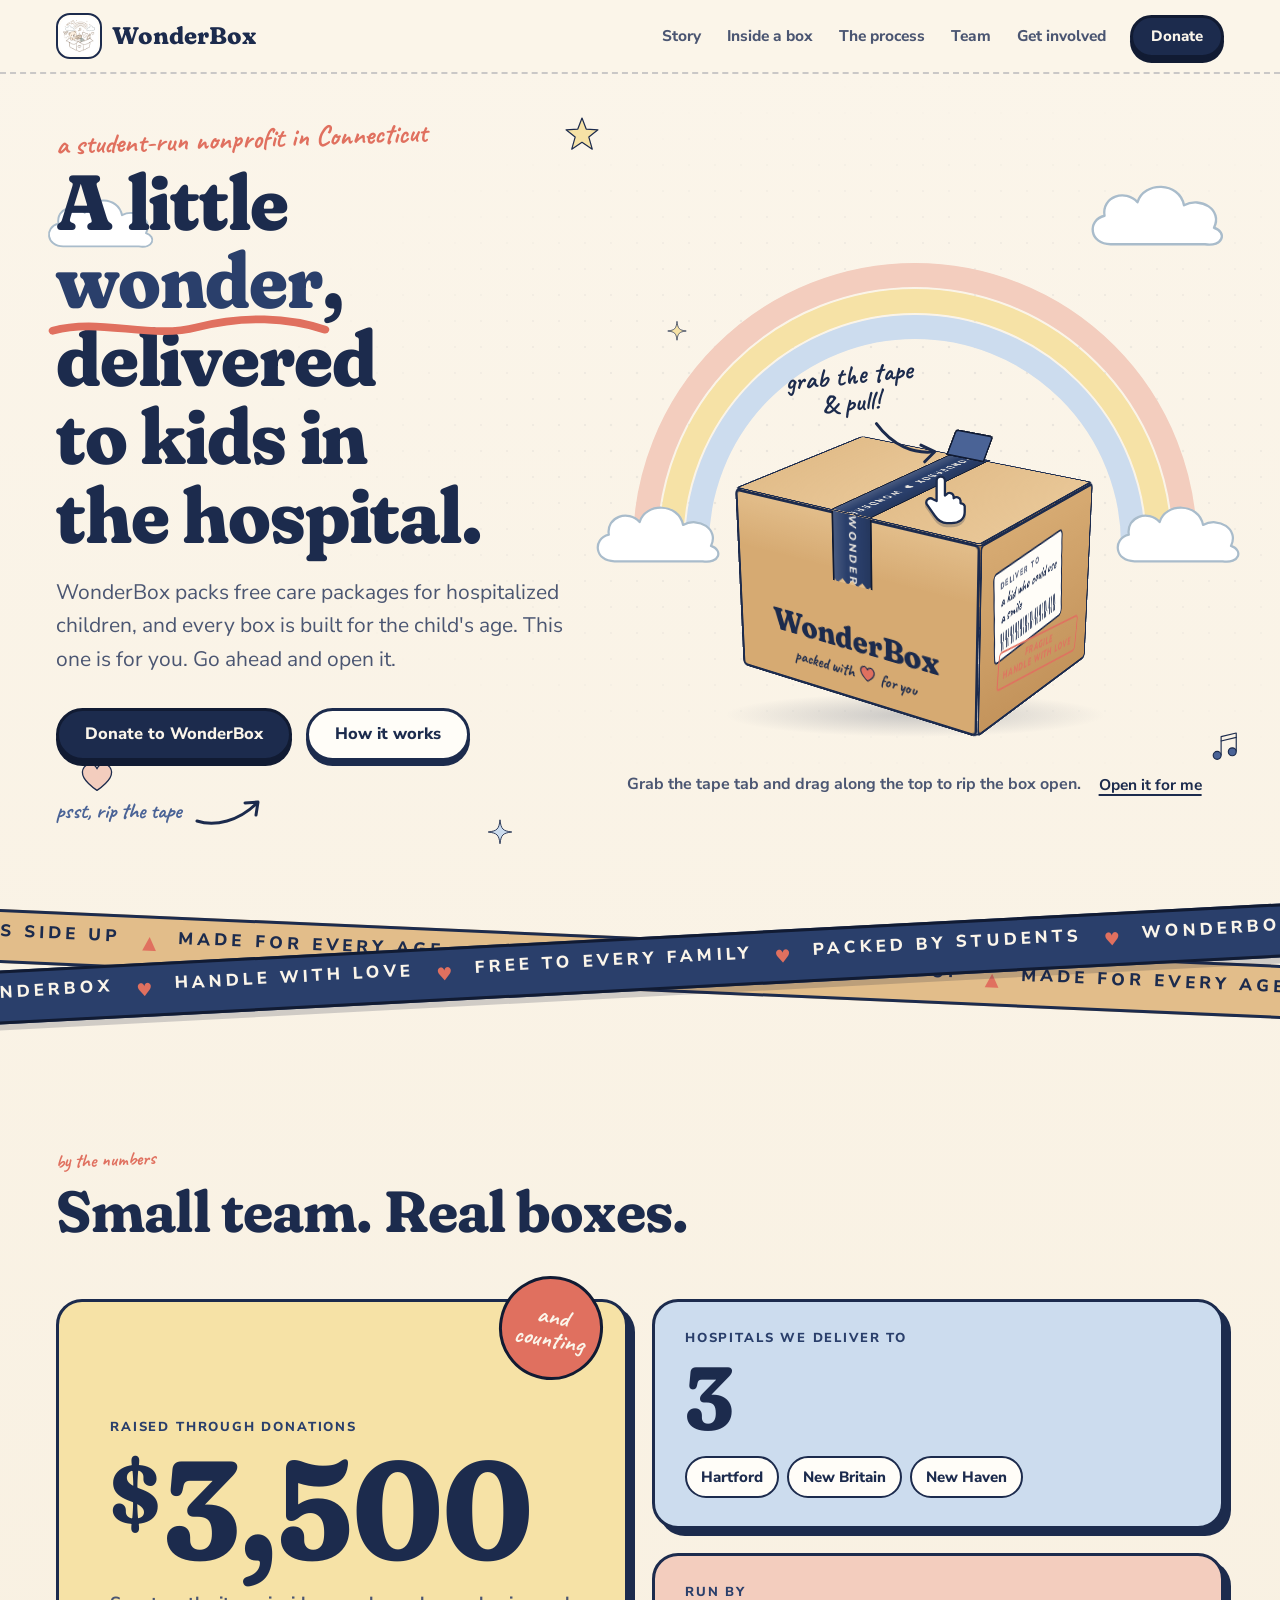
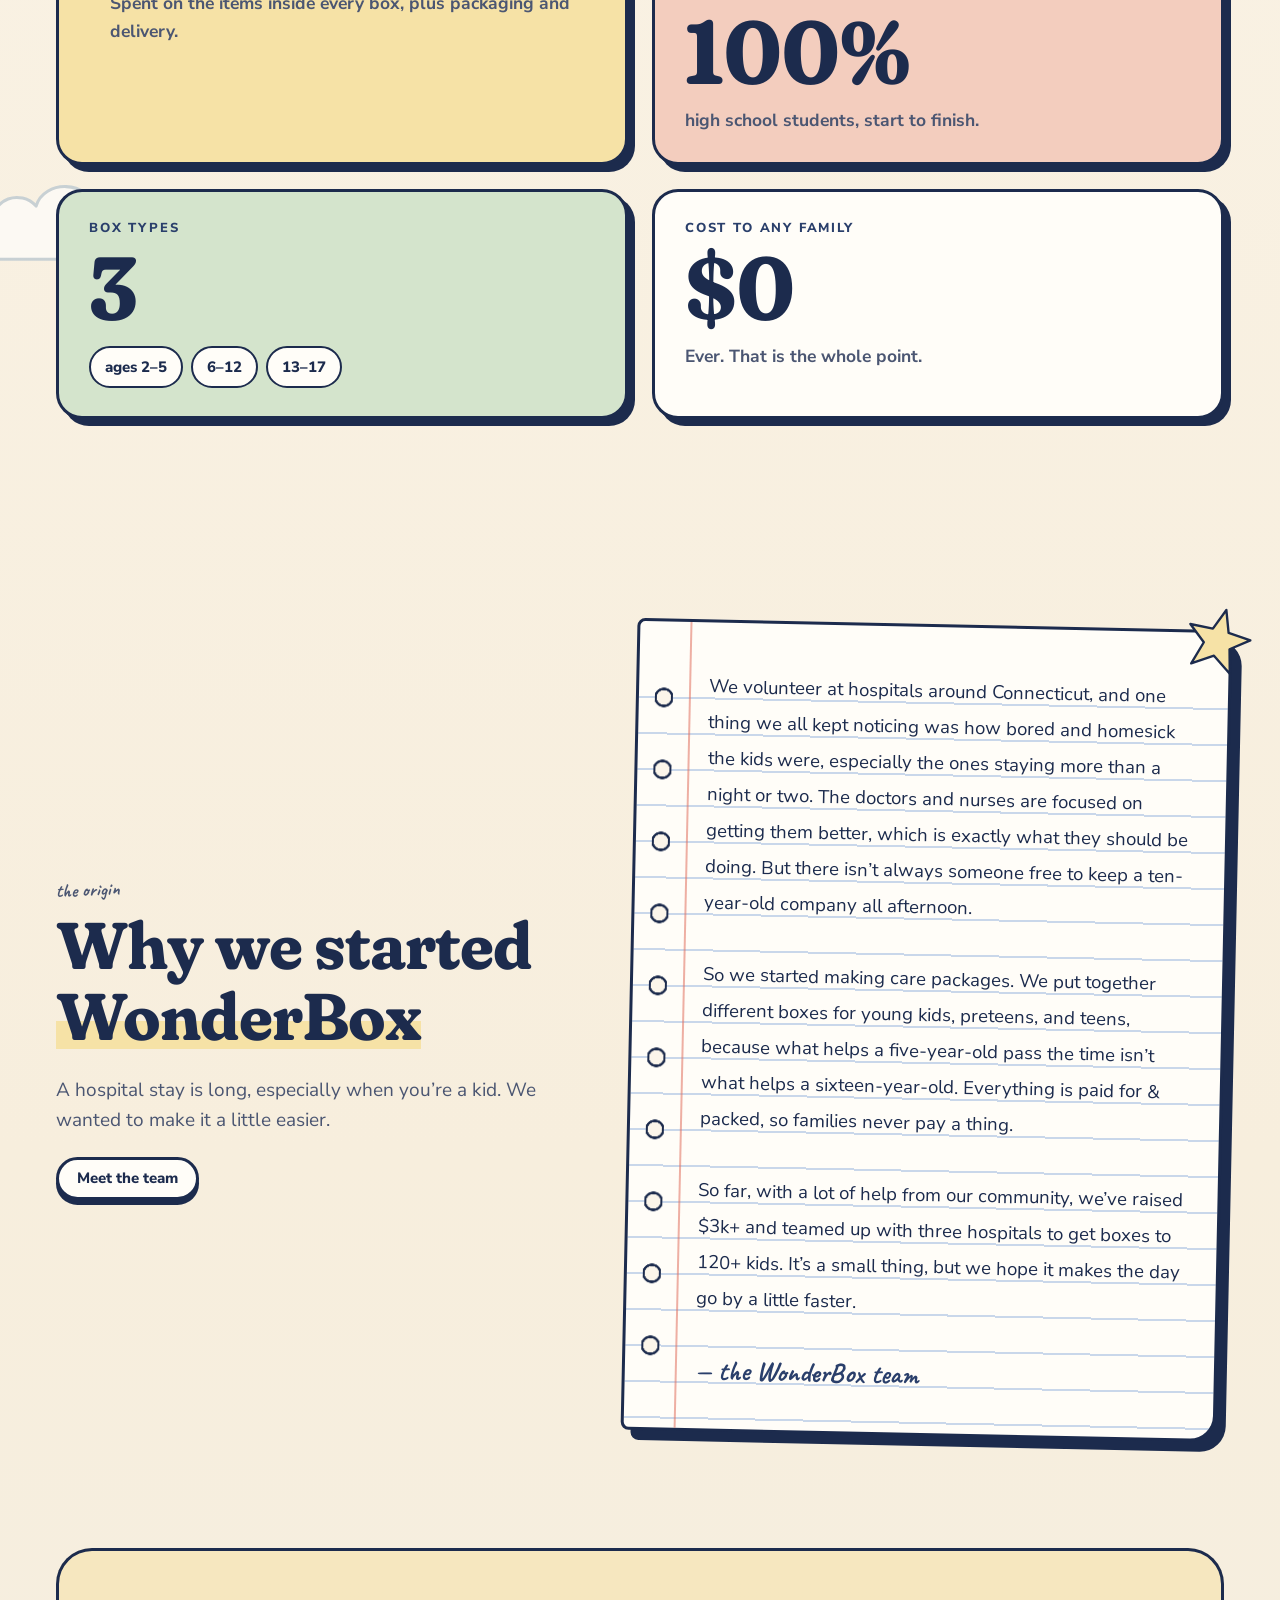
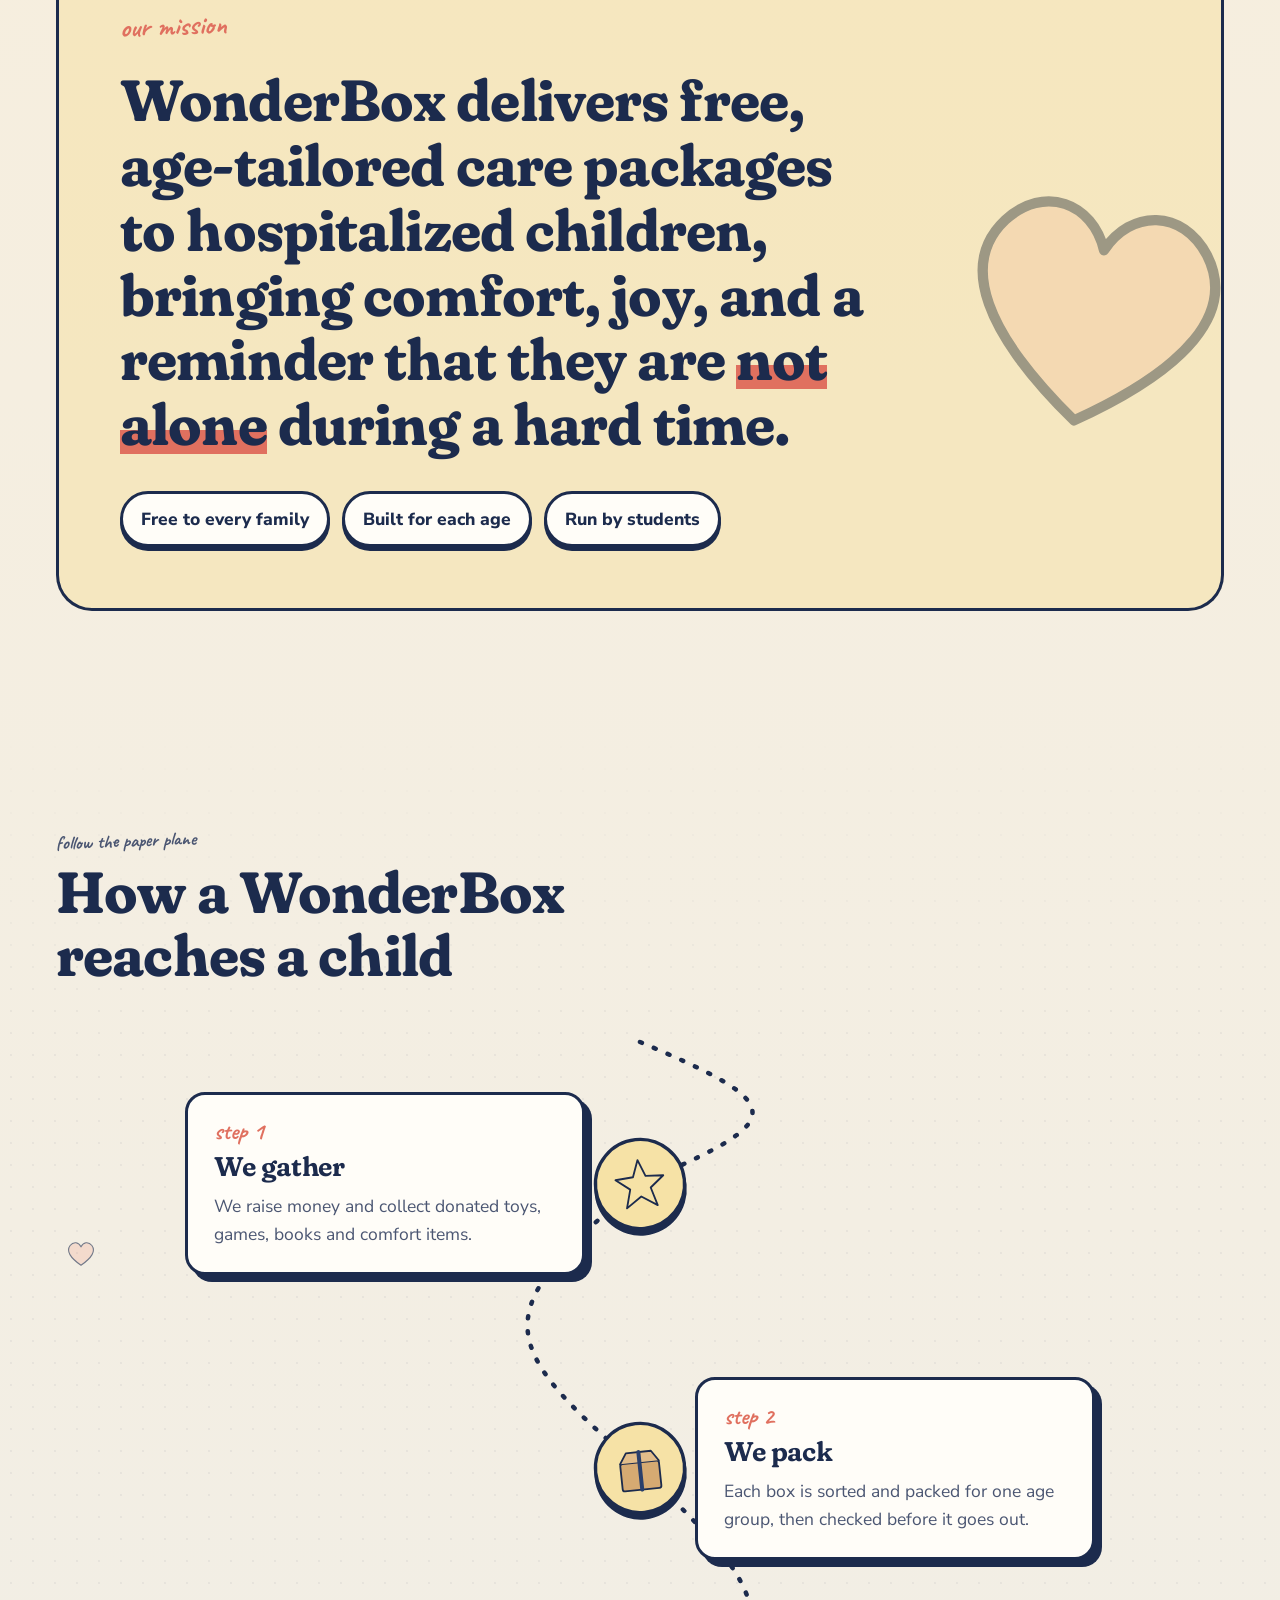
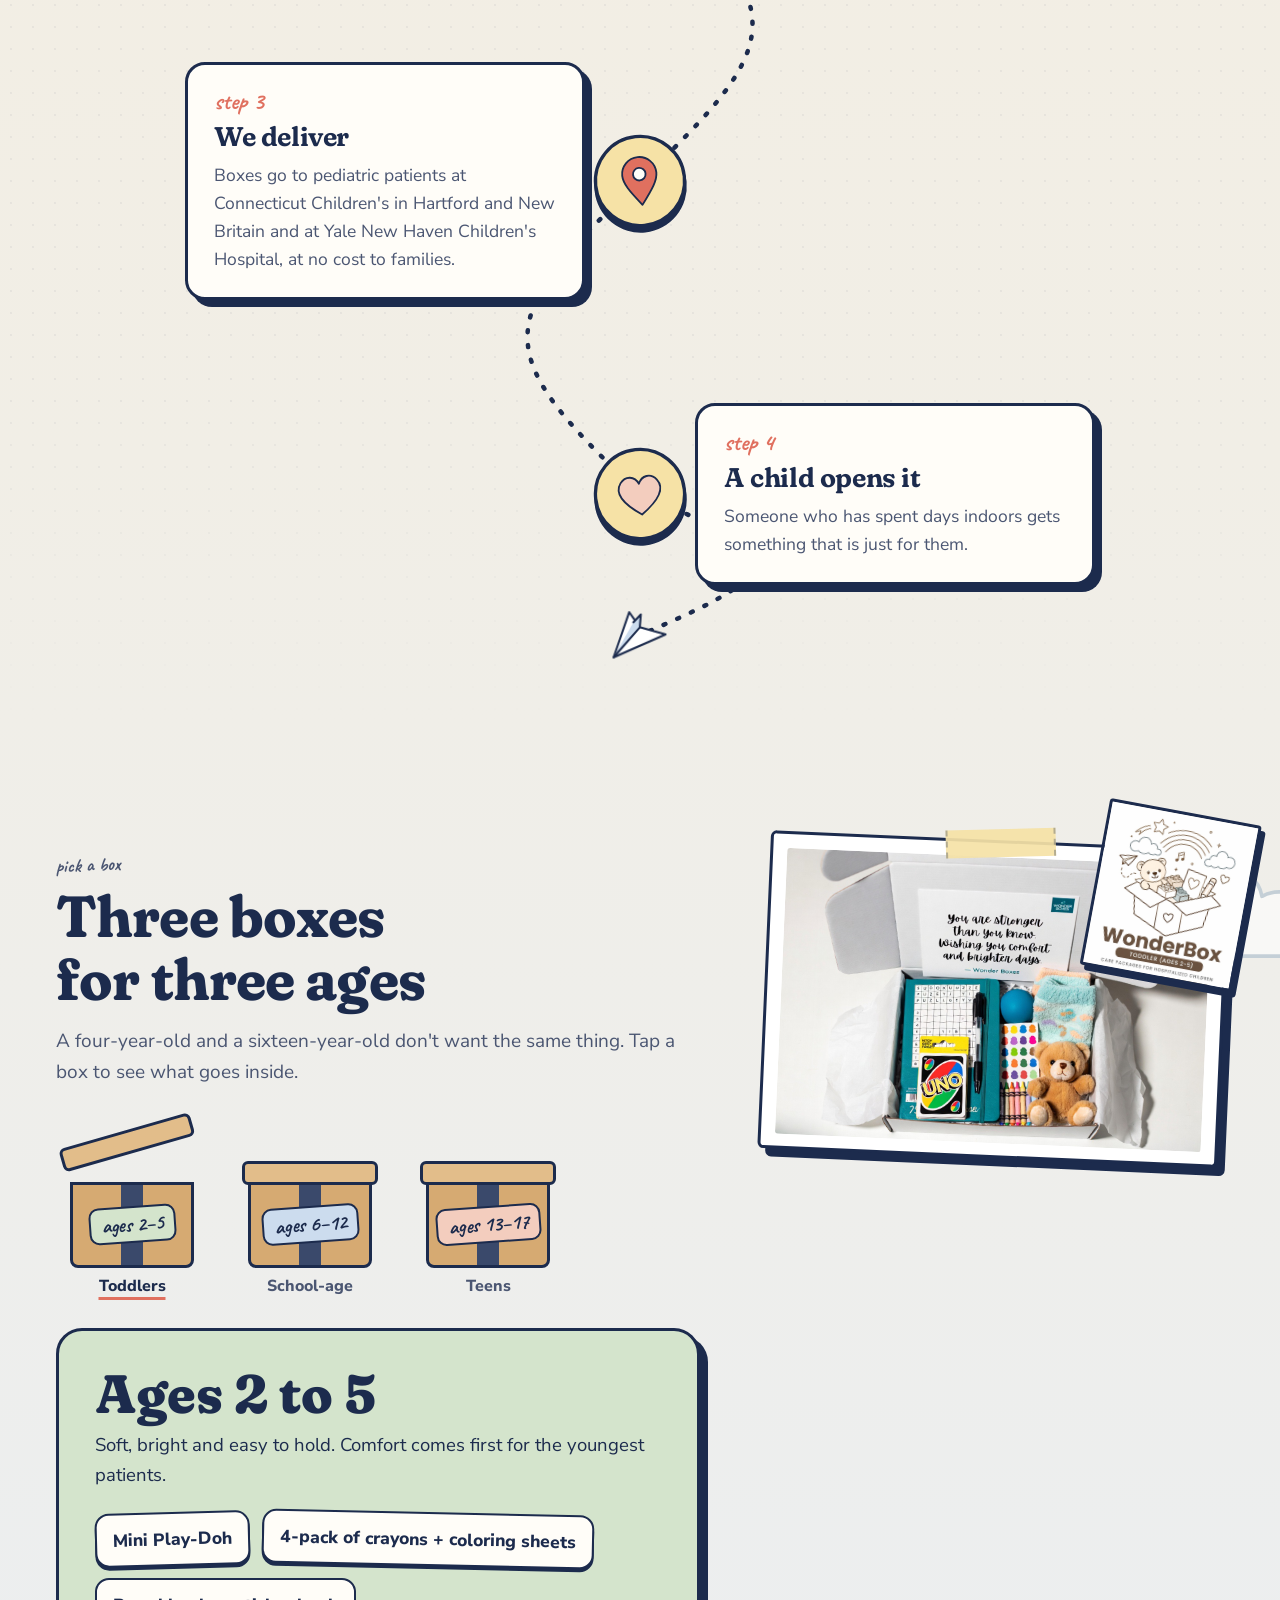
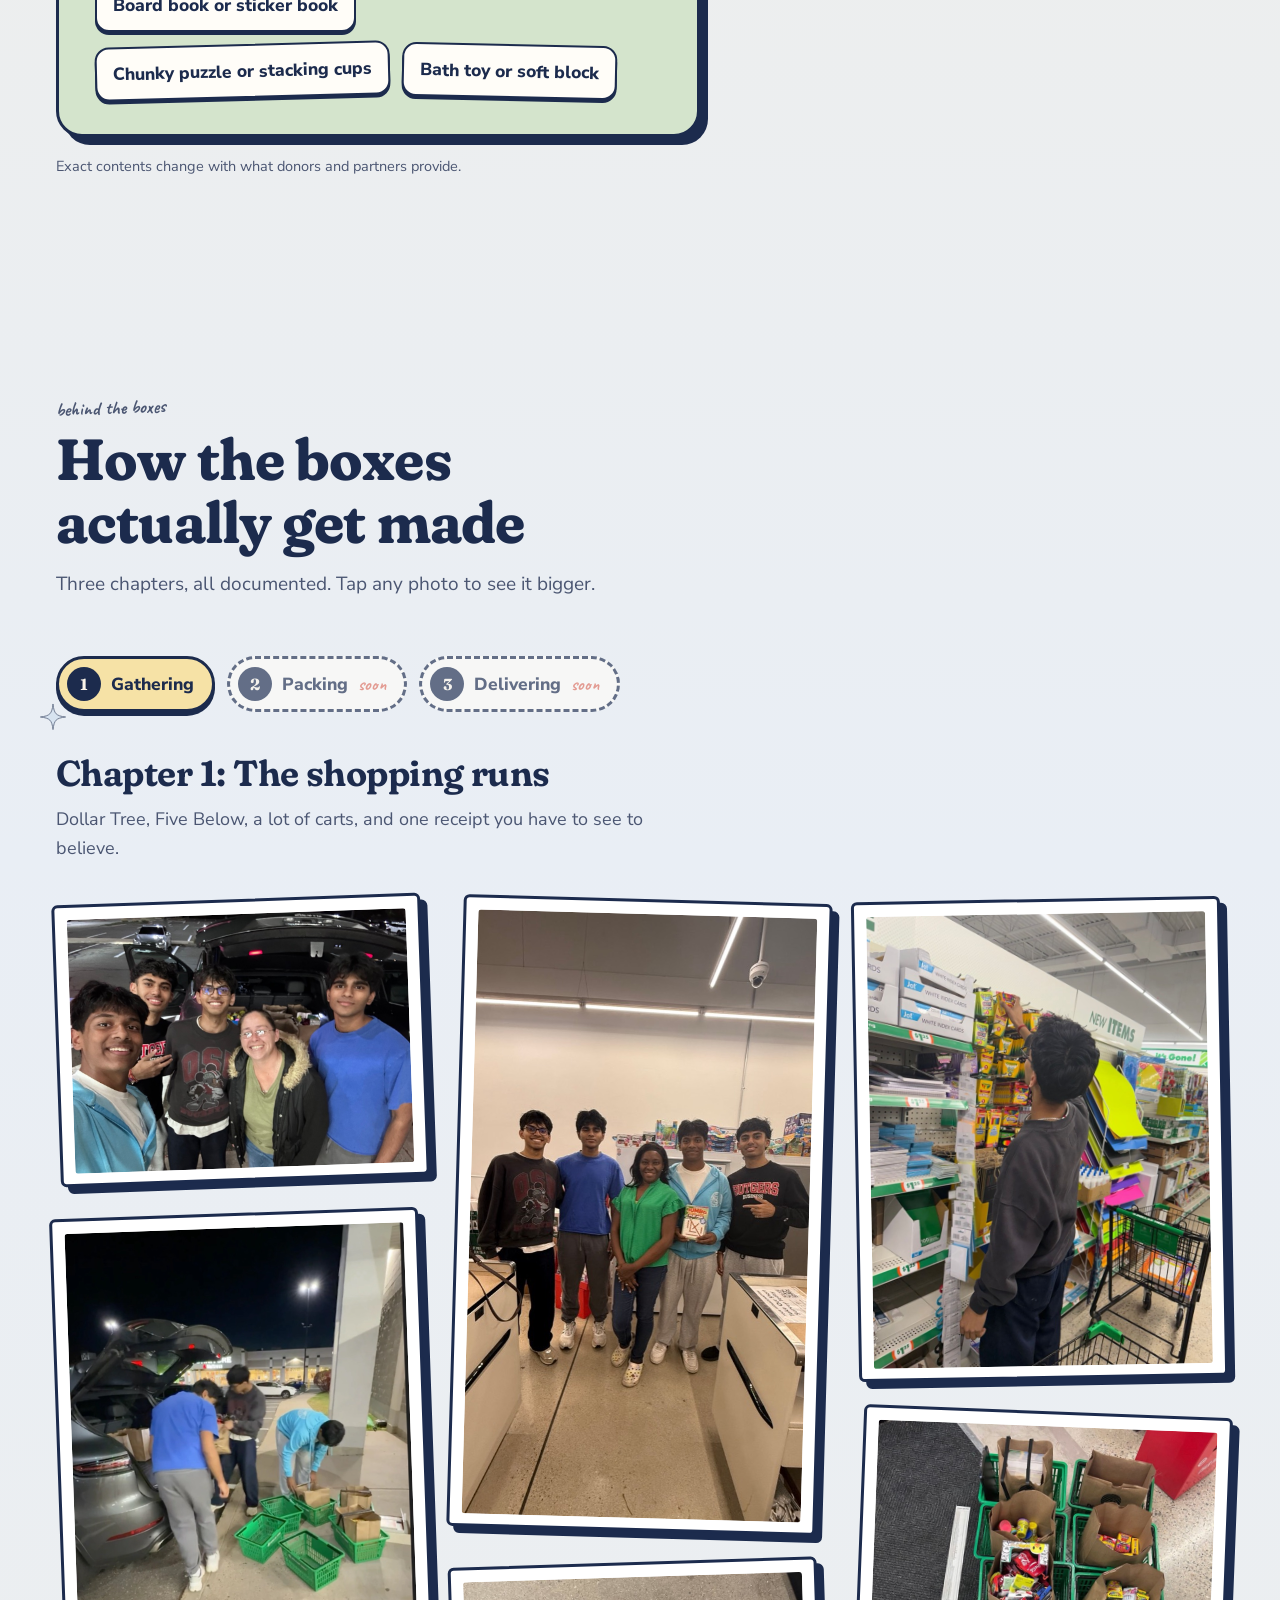
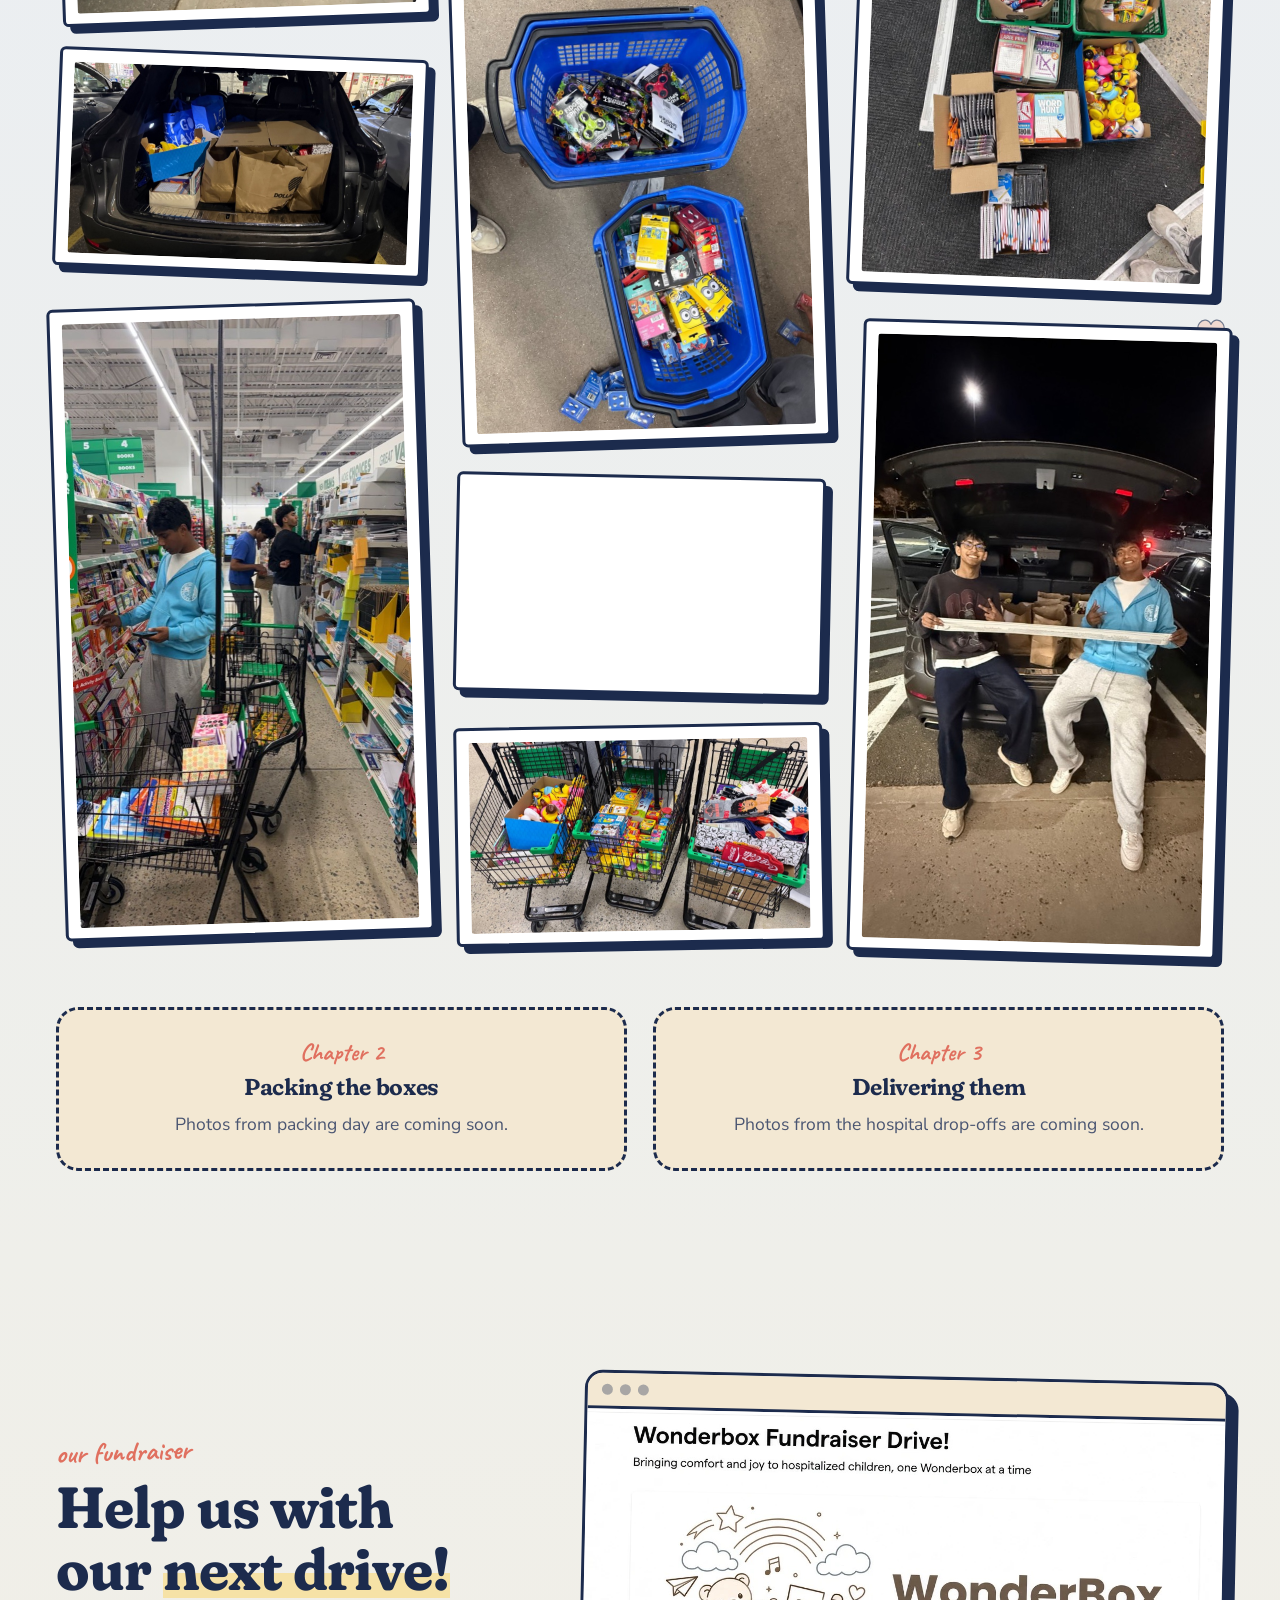
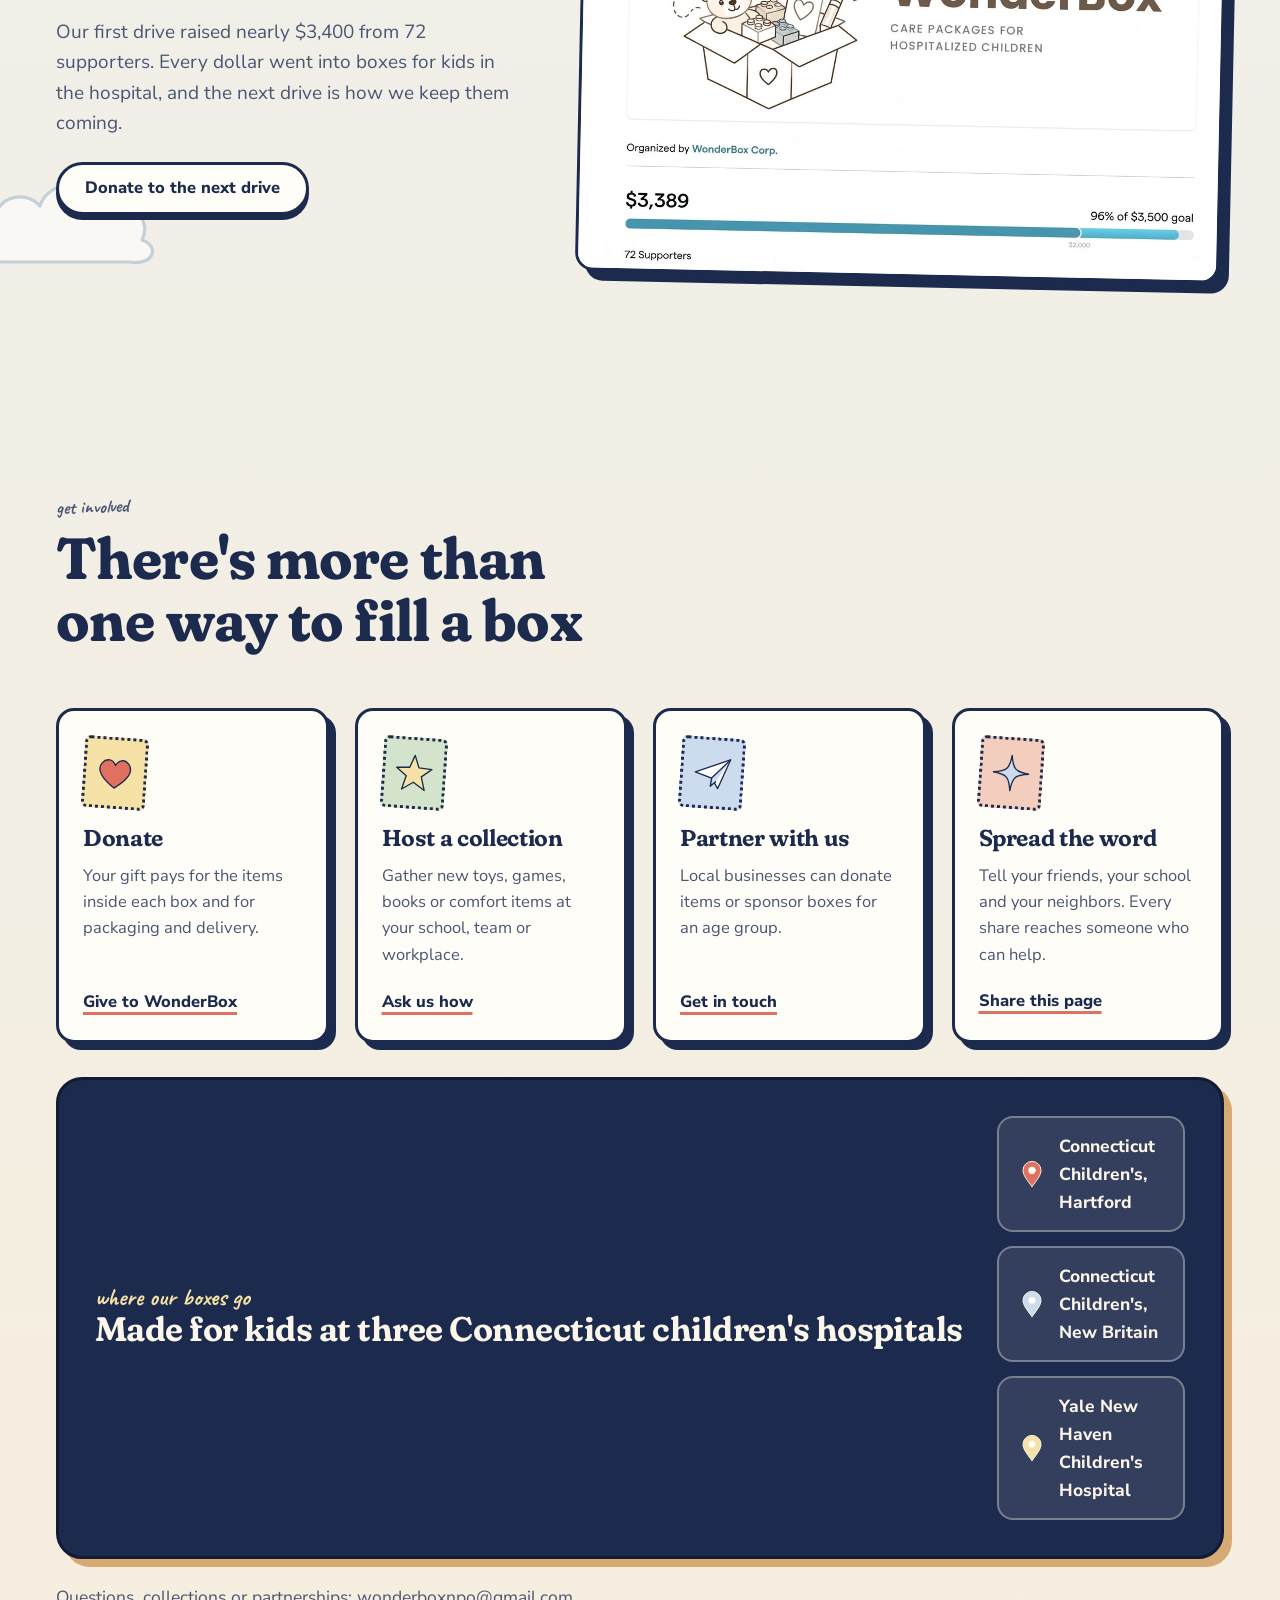
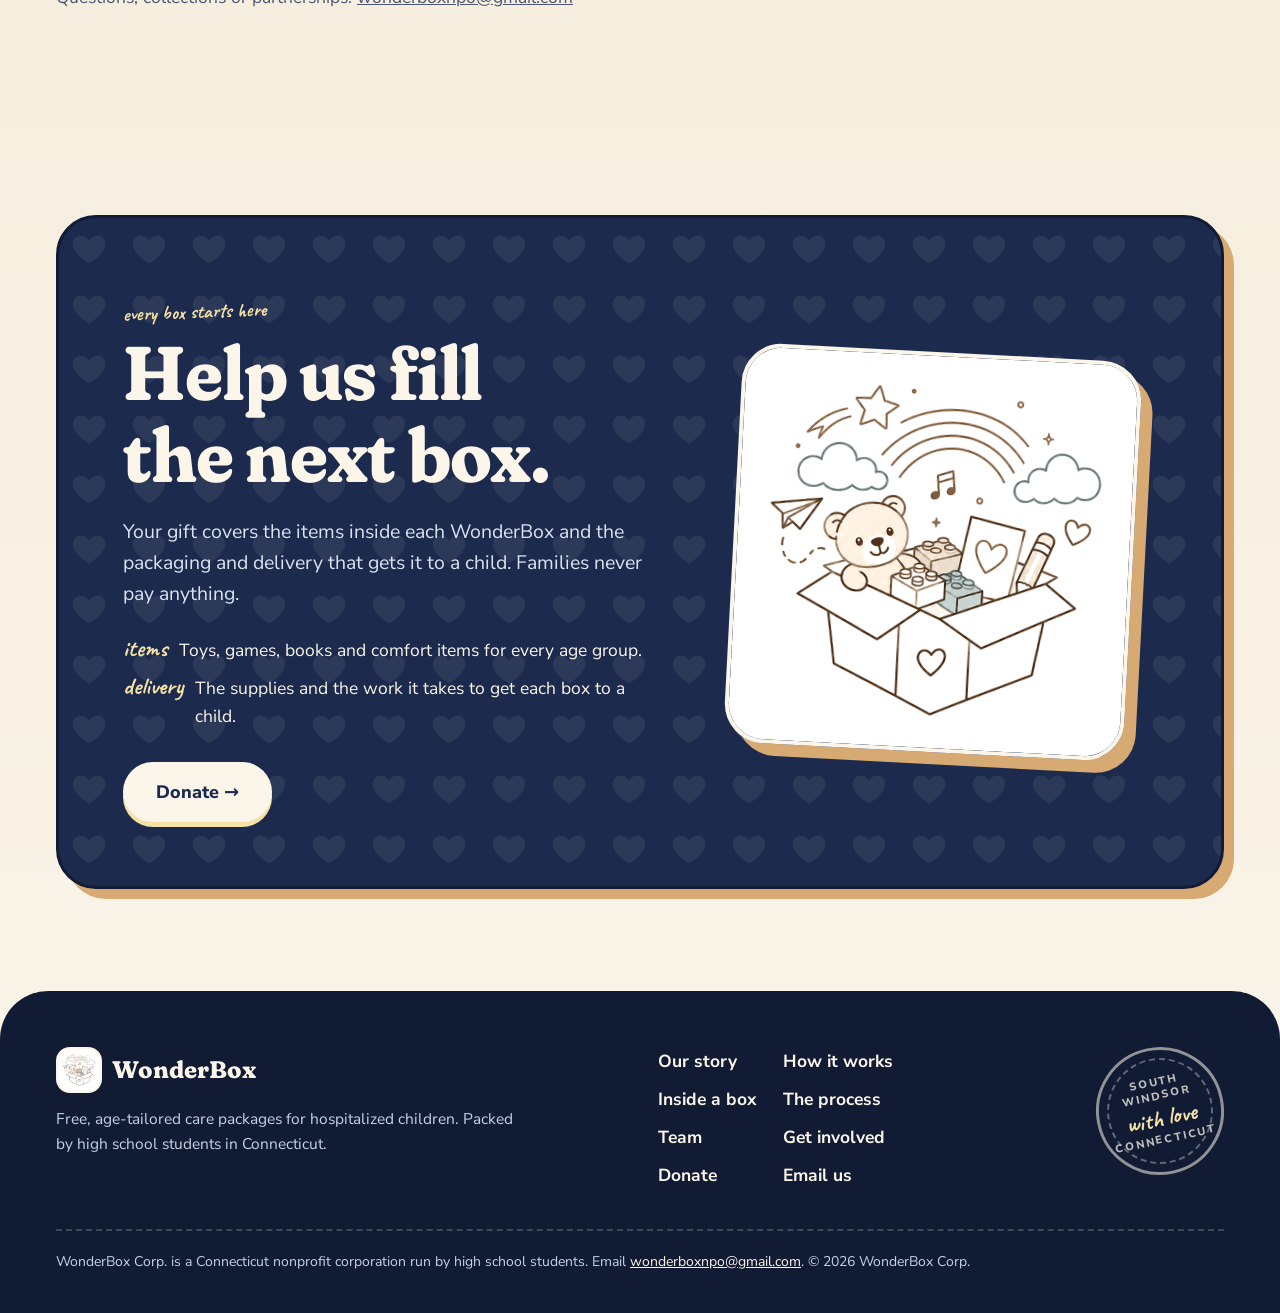
==== commit 8b9a1a5c: "Balance gallery, speed up page, add next-drive fundraiser section Co-Authored-By: Claude Sonnet 5.5 " ====
--- a/index.html
+++ b/index.html
@@ -320,6 +320,21 @@
     <dialog class="lightbox" id="lightbox" aria-label="Photo viewer"><img alt=""><button class="round lb-x" type="button" id="lbClose" aria-label="Close photo">&times;</button><div class="lb-nav"><button class="round" type="button" id="lbPrev" aria-label="Previous photo">&larr;</button><button class="round" type="button" id="lbNext" aria-label="Next photo">&rarr;</button></div></dialog>
   </section>
 
+  <section class="band drive" id="drive">
+    <div class="wrap drive-grid">
+      <div class="drive-copy" data-reveal>
+        <p class="kicker">our fundraiser</p>
+        <h2>Help us with our <span class="hl">next drive!</span></h2>
+        <p>Our first drive raised nearly $3,400 from 72 supporters. Every dollar went into boxes for kids in the hospital, and the next drive is how we keep them coming.</p>
+        <a class="btn js-donate" href="#donate">Donate to the next drive</a>
+      </div>
+      <figure class="browser" data-reveal style="--d:.12s">
+        <div class="browser-bar" aria-hidden="true"><i></i><i></i><i></i></div>
+        <img src="img/donation-page.jpg" alt="The WonderBox Fundraiser Drive page showing $3,389 raised, 96% of the $3,500 goal, from 72 supporters" width="1200" height="864" loading="lazy" decoding="async">
+      </figure>
+    </div>
+  </section>
+
    <section class="band help" id="help">
     <div class="wrap">
       <header class="sec-head" data-reveal>
@@ -391,19 +406,17 @@
   // Fundraiser link used by every Donate button.
   // Photos for the strip and the Photos page in the box. Add files to img/ and list them here.
   const PHOTOS = [
-    { src: "img/shop-13.jpg", caption: "", alt: "Four teens and a woman smiling for a selfie in a parking lot in front of a car trunk full of supplies" },
-    { src: "img/shop-07.jpg", caption: "the crew at checkout", alt: "The team with a store employee at checkout" },
-    { src: "img/shop-14.jpg", caption: "", alt: "A team member reaching for a box of crayons on a store shelf next to a shopping cart" },
-    { src: "img/shop-03.jpg", caption: "journals and notebooks, stacked", alt: "A shopping cart full of notebooks and journals" },
-    { src: "img/shop-10.jpg", caption: "yes, that is all one receipt", alt: "Two team members holding a long receipt in a parking lot" },
-    { src: "img/shop-12.jpg", caption: "", alt: "Baskets and paper bags of supplies sorted on a mat with boxes of puzzle books, notepads, rubber ducks and a long receipt" },
-    { src: "img/shop-05.jpg", caption: "fidget spinners and card decks for the older kids", alt: "Two baskets of fidget spinners and playing cards" },
-    { src: "img/shop-01.jpg", caption: "the cart crew", alt: "Three team members standing behind three full shopping carts" },
-    { src: "img/shop-15.jpg", caption: "", alt: "Three team members sorting supplies into paper bags and baskets beside a car at night" },
-    { src: "img/shop-09.jpg", caption: "one receipt. very long.", alt: "Two team members holding a very long receipt in front of a full trunk" },
-    { src: "img/shop-04.jpg", caption: "rubber ducks, crayons, Play-Doh and cozy socks", alt: "Three carts loaded with rubber ducks, crayons, Play-Doh and socks" },
-    { src: "img/shop-11.jpg", caption: "trunk: full. boxes: next.", alt: "A car trunk packed with bags and boxes of supplies" },
-    { src: "img/shop-02.jpg", caption: "word-find hunting in the book aisle", alt: "A team member picking out puzzle books in a store aisle" }
+    { src: "img/shop-13.jpg", w: 1000, h: 750, caption: "", alt: "Four teens and a woman smiling for a selfie in a parking lot in front of a car trunk full of supplies" },
+    { src: "img/shop-07.jpg", w: 562, h: 1000, caption: "the crew at checkout", alt: "The team with a store employee at checkout" },
+    { src: "img/shop-14.jpg", w: 750, h: 1000, caption: "", alt: "A team member reaching for a box of crayons on a store shelf next to a shopping cart" },
+    { src: "img/shop-12.jpg", w: 750, h: 1000, caption: "", alt: "Baskets and paper bags of supplies sorted on a mat with boxes of puzzle books, notepads, rubber ducks and a long receipt" },
+    { src: "img/shop-05.jpg", w: 750, h: 1000, caption: "fidget spinners and card decks for the older kids", alt: "Two baskets of fidget spinners and playing cards" },
+    { src: "img/shop-01.jpg", w: 1000, h: 562, caption: "the cart crew", alt: "Three team members standing behind three full shopping carts" },
+    { src: "img/shop-15.jpg", w: 893, h: 1000, caption: "", alt: "Three team members sorting supplies into paper bags and baskets beside a car at night" },
+    { src: "img/shop-09.jpg", w: 562, h: 1000, caption: "one receipt. very long.", alt: "Two team members holding a very long receipt in front of a full trunk" },
+    { src: "img/shop-04.jpg", w: 1000, h: 562, caption: "rubber ducks, crayons, Play-Doh and cozy socks", alt: "Three carts loaded with rubber ducks, crayons, Play-Doh and socks" },
+    { src: "img/shop-11.jpg", w: 1000, h: 562, caption: "trunk: full. boxes: next.", alt: "A car trunk packed with bags and boxes of supplies" },
+    { src: "img/shop-02.jpg", w: 562, h: 1000, caption: "word-find hunting in the book aisle", alt: "A team member picking out puzzle books in a store aisle" }
   ];
   // Screenshot of the Givebutter page, e.g. "img/donation-page.png". Leave empty to hide it.
   const DONATION_SHOT = "";
@@ -783,7 +796,7 @@
   PHOTOS.forEach((ph, i) => {
     const f = document.createElement("figure"); f.className = "pol"; f.dataset.reveal = ""; f.style.setProperty("--r", [-2, 1.6, -1, 2.2, -1.8, 1.2][i % 6] + "deg");
     const b = document.createElement("button"); b.type = "button"; b.setAttribute("aria-label", "View photo: " + ph.alt);
-    const img = new Image(); img.src = ph.src; img.alt = ph.alt; img.loading = "lazy"; img.width = 1000; img.height = 1000;
+    const img = new Image(); img.src = ph.src; img.alt = ph.alt; img.loading = "lazy"; img.decoding = "async"; img.width = ph.w; img.height = ph.h;
     b.appendChild(img); f.append(b); figs.push(f); io.observe(f);
     b.addEventListener("click", () => { showLb(i); lb.showModal(); });
   });
@@ -795,7 +808,18 @@
     if (n === cols) return;
     cols = n; mason.textContent = "";
     const cs = Array.from({ length: n }, () => { const c = document.createElement("div"); c.className = "mason-col"; mason.appendChild(c); return c; });
-    figs.forEach((f, i) => cs[i % n].appendChild(f));
+    // Try every way of dealing the photos into columns (first two stay in the top row) and keep the most even one.
+    const colW = Math.max(120, (w - 30 * (n - 1)) / n), hh = PHOTOS.map(ph => colW * (ph.h / ph.w) + 70);
+    const N = figs.length, fixed = Math.min(n, 2), free = N - fixed;
+    let best = null, bestScore = Infinity;
+    for (let m = 0, total = Math.pow(n, free); m < total; m++) {
+      const as = [0, 1].slice(0, fixed), hs = new Array(n).fill(0);
+      for (let i = 0; i < fixed; i++) hs[i] = hh[i];
+      for (let i = 0, r = m; i < free; i++, r = Math.floor(r / n)) { as.push(r % n); hs[r % n] += hh[fixed + i]; }
+      const score = Math.max(...hs) - Math.min(...hs);
+      if (score < bestScore) { bestScore = score; best = as; }
+    }
+    figs.forEach((f, i) => cs[best[i]].appendChild(f));
   }
   layoutPhotos(); addEventListener("resize", layoutPhotos);
   $("#lbClose").addEventListener("click", () => lb.close());
@@ -805,15 +829,17 @@
   lb.addEventListener("keydown", e => { if (e.key === "ArrowRight") showLb(lbI + 1); if (e.key === "ArrowLeft") showLb(lbI - 1); });
 
   /* ---------- Scroll progress + layout ---------- */
-  const bar = $("#progress");
+  const bar = $("#progress"), bgfx = $(".bg-fx");
   let ticking = false;
   function onScroll() {
     if (ticking) return; ticking = true;
     requestAnimationFrame(() => {
-      document.documentElement.style.setProperty("--sy", scrollY);
+      if (scrollY < innerHeight * 6) bgfx.style.setProperty("--sy", scrollY);
       const max = document.documentElement.scrollHeight - innerHeight;
       bar.style.transform = `scaleX(${max > 0 ? (scrollY / max).toFixed(4) : 0})`;
-      updateRoute(); ticking = false;
+      const rb = route.getBoundingClientRect();
+      if (rb.bottom > -200 && rb.top < innerHeight + 200) updateRoute();
+      ticking = false;
     });
   }
   addEventListener("scroll", onScroll, { passive: true });
--- a/styles.css
+++ b/styles.css
@@ -68,7 +68,7 @@
 /* Header */
 .progress { position: fixed; inset: 0 0 auto; height: 6px; z-index: 70; pointer-events: none; }
 .progress i { display: block; height: 100%; width: 100%; transform-origin: 0 50%; transform: scaleX(0); background: repeating-linear-gradient(90deg, var(--navy-2) 0 22px, var(--navy) 22px 26px); }
-.site-header { position: sticky; top: 0; z-index: 60; background: rgba(251, 245, 234, .86); backdrop-filter: blur(12px); -webkit-backdrop-filter: blur(12px); border-bottom: 2px dashed rgba(28, 43, 77, .22); }
+.site-header { position: sticky; top: 0; z-index: 60; background: rgba(251, 245, 234, .97); border-bottom: 2px dashed rgba(28, 43, 77, .22); }
 .bar { display: flex; align-items: center; justify-content: space-between; gap: 16px; min-height: 72px; }
 .brand { display: flex; align-items: center; gap: 10px; text-decoration: none; font: 750 24px/1 var(--display); font-variation-settings: "SOFT" 100, "WONK" 1; color: var(--navy); }
 .brand img { width: 46px; height: 46px; border-radius: 14px; background: var(--paper); border: 2.5px solid var(--navy); padding: 2px; transition: transform .3s; }
@@ -524,3 +524,14 @@
 }
 @media (prefers-reduced-motion: reduce) { .belt-top, .side-front .barcode::after { animation: none; } }
 .team-page .side-front .role { min-height: 2.6em; display: flex; align-items: center; justify-content: center; }
+
+/* ---------- Next drive ---------- */
+.drive-grid { display: grid; gap: clamp(28px, 5vw, 64px); grid-template-columns: minmax(0, 5fr) minmax(0, 7fr); align-items: center; }
+.drive-copy p:not(.kicker) { margin-top: 16px; font-size: 19px; color: var(--ink-soft); }
+.drive-copy .btn { margin-top: 24px; }
+.browser { margin: 0; border: 3px solid var(--navy); border-radius: 18px; overflow: hidden; background: #fff; box-shadow: 10px 10px 0 var(--navy); transform: rotate(1.2deg); }
+.browser-bar { display: flex; gap: 7px; padding: 11px 14px; background: var(--cream-2); border-bottom: 3px solid var(--navy); }
+.browser-bar i { width: 11px; height: 11px; border-radius: 50%; background: var(--navy); opacity: .35; }
+.browser img { display: block; width: 100%; height: auto; }
+@media (max-width: 900px) { .drive-grid { grid-template-columns: minmax(0, 1fr); } .browser { transform: none; } }
+html { overflow-x: clip; }
